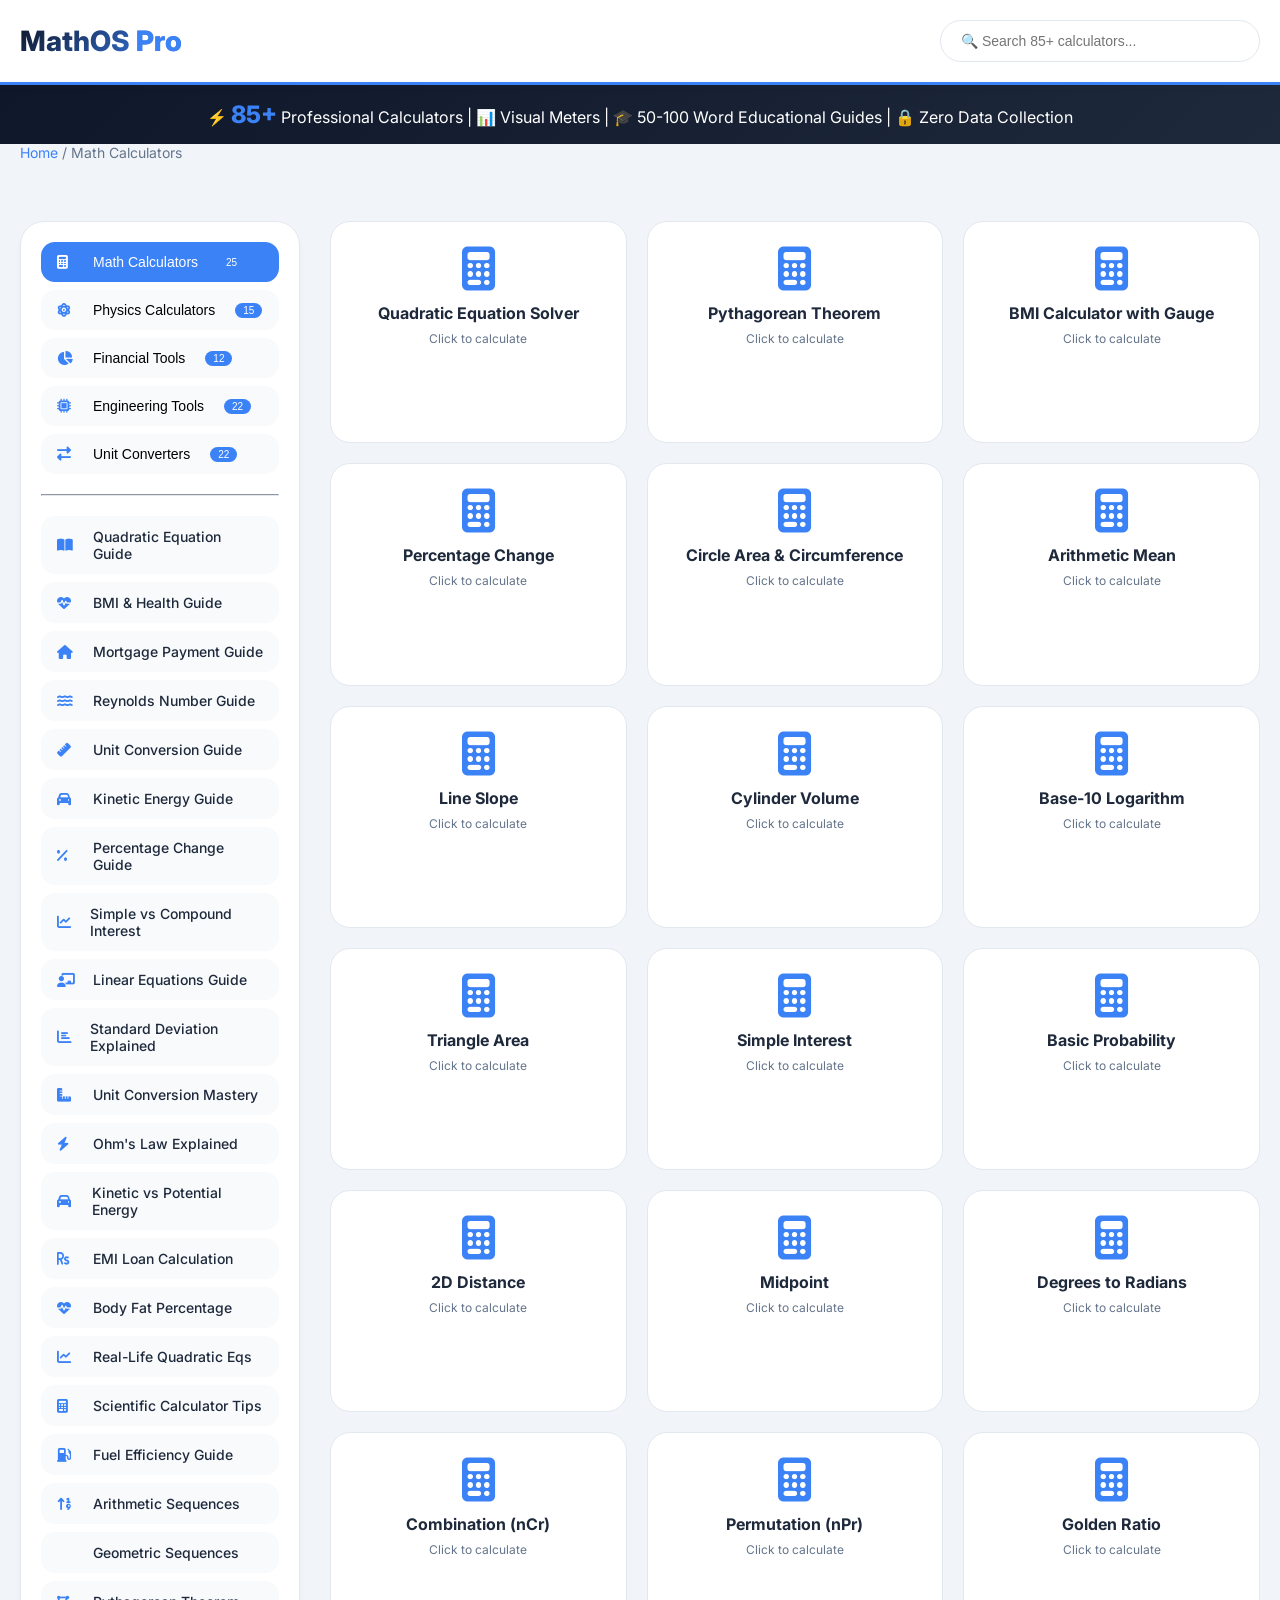
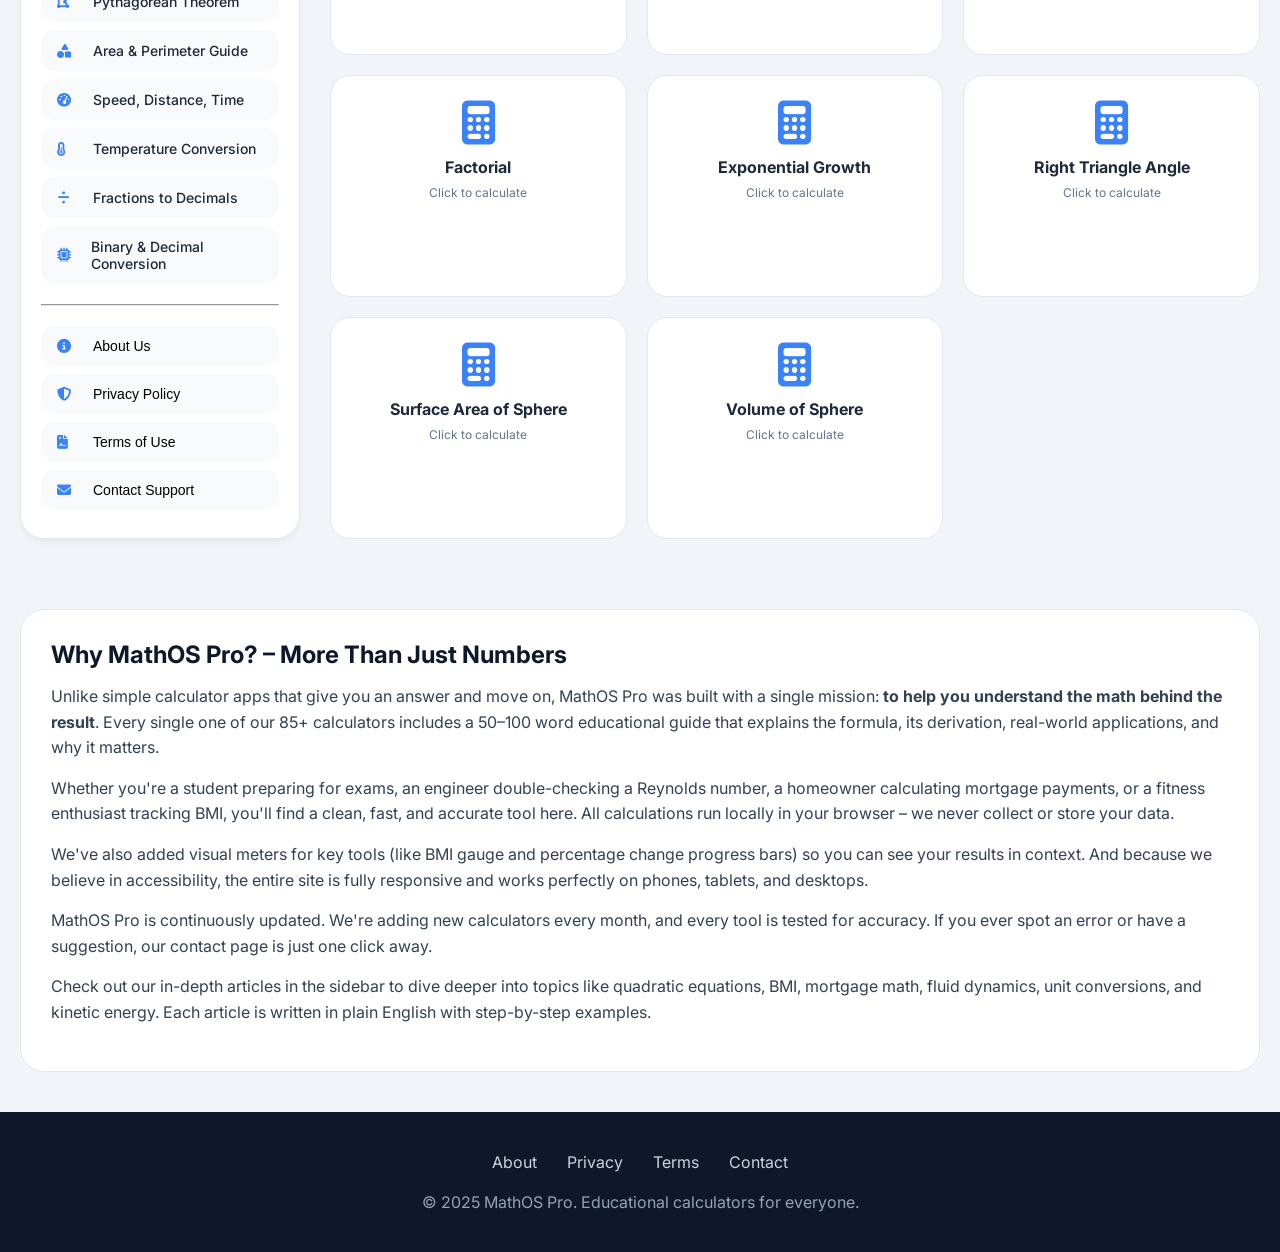
==== index.html @ 3ecd286f "index.html" ====
<!DOCTYPE html>
<html lang="en">
<head>
    <meta charset="UTF-8">
    <meta name="viewport" content="width=device-width, initial-scale=1.0, user-scalable=yes">
    <meta name="description" content="MathOS Pro - 85+ fully tested online calculators with visual meters, animations, and 50-100 word educational guides. BMI gauge, quadratic solver, mortgage calculator, engineering tools, physics formulas, financial calculators, and unit converters.">
    <meta name="keywords" content="online calculator, BMI calculator, quadratic equation solver, mortgage calculator, unit converter, engineering tools, physics formulas, financial calculators">
    <meta name="author" content="MathOS Pro">
    <meta name="robots" content="index, follow">
    <meta name="google-adsense-account" content="ca-pub-XXXXXXXXXXXX">
    <link rel="canonical" href="https://yourdomain.com/">
    
    <script async src="https://www.googletagmanager.com/gtag/js?id=G-XXXXXXXXXX"></script>
    <script>
        window.dataLayer = window.dataLayer || [];
        function gtag(){dataLayer.push(arguments);}
        gtag('js', new Date());
        gtag('config', 'G-XXXXXXXXXX');
    </script>
    
    <title>MathOS Pro | 85+ Calculators with Visual Meters & Educational Guides</title>
    <link href="https://fonts.googleapis.com/css2?family=Inter:wght@400;500;600;700;800&display=swap" rel="stylesheet">
    <link href="https://cdnjs.cloudflare.com/ajax/libs/font-awesome/6.4.0/css/all.min.css" rel="stylesheet">
    
    <script type="application/ld+json">
    {
      "@context": "https://schema.org",
      "@type": "WebSite",
      "name": "MathOS Pro",
      "url": "https://yourdomain.com",
      "description": "85+ online calculators with educational guides and visual meters",
      "potentialAction": {
        "@type": "SearchAction",
        "target": "https://yourdomain.com/?q={search_term_string}",
        "query-input": "required name=search_term_string"
      }
    }
    </script>
    
    <style>
        * { margin: 0; padding: 0; box-sizing: border-box; }
        body { font-family: 'Inter', sans-serif; background: #f1f5f9; color: #1e293b; }
        .container { max-width: 1400px; margin: 0 auto; padding: 0 20px; }
        .header { background: white; border-bottom: 3px solid #3b82f6; padding: 20px 0; position: sticky; top: 0; z-index: 100; box-shadow: 0 2px 10px rgba(0,0,0,0.05); }
        .header-flex { display: flex; justify-content: space-between; align-items: center; flex-wrap: wrap; gap: 15px; }
        .logo { font-size: 28px; font-weight: 800; cursor: pointer; background: linear-gradient(135deg, #0f172a, #3b82f6); background-clip: text; -webkit-background-clip: text; color: transparent; }
        .search-box { padding: 12px 20px; border: 1px solid #e2e8f0; border-radius: 50px; width: 320px; font-size: 14px; transition: all 0.3s; }
        .search-box:focus { outline: none; border-color: #3b82f6; box-shadow: 0 0 0 3px rgba(59,130,246,0.1); }
        .stats-banner { background: linear-gradient(135deg, #0f172a, #1e293b); color: white; padding: 15px 0; text-align: center; }
        .stats-banner span { color: #3b82f6; font-weight: 800; font-size: 24px; }
        .main-grid { display: grid; grid-template-columns: 280px 1fr; gap: 30px; padding: 40px 0; }
        .sidebar { background: white; border-radius: 24px; padding: 20px; height: fit-content; position: sticky; top: 100px; box-shadow: 0 4px 6px -1px rgba(0,0,0,0.05); border: 1px solid #e2e8f0; }
        .cat-btn, .article-link { width: 100%; padding: 12px 16px; text-align: left; background: #f8fafc; border: none; border-radius: 14px; margin-bottom: 8px; font-weight: 500; cursor: pointer; display: flex; align-items: center; gap: 12px; transition: all 0.2s; font-size: 14px; }
        .cat-btn i, .article-link i { width: 24px; color: #3b82f6; }
        .cat-btn:hover, .article-link:hover { background: #e2e8f0; transform: translateX(5px); }
        .cat-btn.active { background: #3b82f6; color: white; }
        .cat-btn.active i { color: white; }
        hr { margin: 20px 0; border-color: #e2e8f0; }
        .tools-grid { display: grid; grid-template-columns: repeat(auto-fill, minmax(260px, 1fr)); gap: 20px; }
        .tool-card { background: white; border-radius: 20px; padding: 25px 20px; text-align: center; cursor: pointer; transition: all 0.3s cubic-bezier(0.4, 0, 0.2, 1); border: 1px solid #e2e8f0; animation: fadeInUp 0.5s ease-out; }
        .tool-card:hover { transform: translateY(-8px) scale(1.02); border-color: #3b82f6; box-shadow: 0 20px 25px -12px rgba(0,0,0,0.15); }
        .tool-card i { font-size: 44px; color: #3b82f6; margin-bottom: 12px; display: block; transition: transform 0.3s; }
        .tool-card:hover i { transform: scale(1.1); }
        .tool-card h3 { font-size: 16px; margin-bottom: 8px; }
        .tool-card .tool-count { font-size: 12px; color: #64748b; margin-top: 8px; }
        @keyframes fadeInUp { from { opacity: 0; transform: translateY(20px); } to { opacity: 1; transform: translateY(0); } }
        @keyframes pulse { 0%, 100% { transform: scale(1); } 50% { transform: scale(1.05); } }
        .modal { display: none; position: fixed; inset: 0; background: rgba(0,0,0,0.8); z-index: 1000; align-items: center; justify-content: center; backdrop-filter: blur(4px); }
        .modal-content { background: white; max-width: 650px; width: 90%; border-radius: 28px; max-height: 90vh; overflow-y: auto; animation: fadeInUp 0.4s ease-out; }
        .modal-header { background: linear-gradient(135deg, #0f172a, #1e293b); color: white; padding: 20px 25px; display: flex; justify-content: space-between; align-items: center; border-radius: 28px 28px 0 0; }
        .modal-header h2 { font-size: 22px; }
        .modal-header span { font-size: 32px; cursor: pointer; transition: transform 0.2s; }
        .modal-header span:hover { transform: scale(1.1); }
        .modal-body { padding: 25px; }
        .input-group { margin-bottom: 20px; }
        .input-group label { display: block; font-weight: 600; margin-bottom: 8px; color: #334155; }
        .input-group input { width: 100%; padding: 14px; border: 2px solid #e2e8f0; border-radius: 16px; font-size: 16px; transition: all 0.2s; }
        .input-group input:focus { outline: none; border-color: #3b82f6; box-shadow: 0 0 0 3px rgba(59,130,246,0.1); }
        .calc-btn { width: 100%; padding: 16px; background: linear-gradient(135deg, #3b82f6, #2563eb); color: white; border: none; border-radius: 40px; font-weight: 700; font-size: 16px; cursor: pointer; margin: 15px 0; transition: transform 0.2s; }
        .calc-btn:hover { transform: scale(0.98); }
        .result-area { background: linear-gradient(135deg, #dcfce7, #bbf7d0); padding: 20px; border-radius: 20px; text-align: center; font-weight: 700; font-size: 18px; display: none; margin-top: 15px; border-left: 4px solid #10b981; animation: pulse 0.5s ease; }
        .visual-meter { margin: 20px 0; padding: 15px; background: #f8fafc; border-radius: 20px; display: none; }
        .bmi-gauge { width: 200px; height: 100px; background: linear-gradient(90deg, #3b82f6, #10b981, #f59e0b, #ef4444); border-radius: 100px 100px 0 0; position: relative; margin: 0 auto; overflow: hidden; }
        .gauge-pointer { width: 4px; height: 90px; background: #1e293b; position: absolute; bottom: 0; left: 50%; transform-origin: bottom center; transition: transform 0.6s cubic-bezier(0.34, 1.2, 0.64, 1); border-radius: 4px; }
        .progress-bar { background: #e2e8f0; border-radius: 20px; height: 30px; overflow: hidden; margin: 15px 0; }
        .progress-fill { background: linear-gradient(90deg, #3b82f6, #10b981); height: 100%; width: 0%; border-radius: 20px; transition: width 0.8s cubic-bezier(0.22, 1, 0.36, 1); display: flex; align-items: center; justify-content: flex-end; padding-right: 10px; color: white; font-weight: bold; font-size: 12px; }
        .edu-section { background: #fef9e3; padding: 20px; border-radius: 20px; margin-top: 20px; border-left: 4px solid #f59e0b; }
        .edu-section h4 { color: #b45309; margin-bottom: 12px; font-size: 16px; }
        .edu-section p { font-size: 14px; line-height: 1.7; color: #334155; }
        .formula-box { background: #0f172a; color: #7dd3fc; padding: 12px 16px; border-radius: 14px; font-family: monospace; margin-top: 12px; font-size: 13px; overflow-x: auto; }
        .article-page { display: none; padding: 60px 20px; max-width: 1000px; margin: 0 auto; }
        .article-card { background: white; border-radius: 28px; padding: 40px; box-shadow: 0 4px 6px -1px rgba(0,0,0,0.05); }
        .article-card h1 { color: #0f172a; margin-bottom: 20px; font-size: 32px; }
        .article-card h2 { color: #3b82f6; margin: 30px 0 15px; font-size: 24px; }
        .article-card h3 { margin: 20px 0 10px; }
        .article-card p { line-height: 1.7; color: #334155; margin-bottom: 20px; }
        .article-card ul, .article-card ol { margin: 15px 0 15px 30px; color: #334155; }
        .article-card .calc-embed { background: #f1f5f9; padding: 20px; border-radius: 20px; margin: 30px 0; text-align: center; cursor: pointer; border: 2px dashed #3b82f6; transition: background 0.2s; }
        .article-card .calc-embed:hover { background: #e2e8f0; }
        .legal-page { display: none; padding: 60px 20px; max-width: 900px; margin: 0 auto; }
        .legal-card { background: white; border-radius: 28px; padding: 40px; box-shadow: 0 4px 6px -1px rgba(0,0,0,0.05); }
        .legal-card h1 { color: #0f172a; margin-bottom: 20px; }
        .legal-card h2 { color: #3b82f6; margin: 25px 0 15px; font-size: 20px; }
        .legal-card p { line-height: 1.7; color: #475569; margin-bottom: 15px; }
        footer { background: #0f172a; color: #94a3b8; padding: 40px; text-align: center; margin-top: 40px; }
        .footer-links { display: flex; justify-content: center; gap: 30px; margin-bottom: 20px; flex-wrap: wrap; }
        .footer-links a { color: #cbd5e1; text-decoration: none; cursor: pointer; }
        .footer-links a:hover { color: white; }
        .content-block { background: white; border-radius: 24px; padding: 30px; margin-top: 30px; border: 1px solid #e2e8f0; }
        .content-block h2 { color: #0f172a; margin-bottom: 15px; }
        .content-block p { line-height: 1.6; color: #334155; margin-bottom: 15px; }
        .breadcrumb { font-size: 14px; color: #64748b; margin-bottom: 20px; }
        .breadcrumb a { color: #3b82f6; text-decoration: none; cursor: pointer; }
        @media (max-width: 768px) { .main-grid { grid-template-columns: 1fr; } .sidebar { position: static; } .search-box { width: 100%; } }
        .badge { background: #3b82f6; color: white; padding: 2px 8px; border-radius: 20px; font-size: 10px; margin-left: 8px; }
    </style>
</head>
<body><div class="header">
    <div class="container header-flex">
        <div class="logo" onclick="showHome()">MathOS <span style="color:#3b82f6;">Pro</span></div>
        <input type="text" id="searchInput" class="search-box" placeholder="🔍 Search 85+ calculators..." onkeyup="searchTools()">
    </div>
</div>

<div class="stats-banner">
    <div class="container">⚡ <span>85+</span> Professional Calculators | 📊 Visual Meters | 🎓 50-100 Word Educational Guides | 🔒 Zero Data Collection</div>
</div>

<div id="homeView">
    <div class="container">
        <div class="breadcrumb"><a onclick="showHome()">Home</a> / <span id="currentCategoryLabel">Math Calculators</span></div>
        <div class="main-grid">
            <div class="sidebar">
                <button class="cat-btn active" data-cat="math"><i class="fas fa-calculator"></i> Math Calculators <span class="badge">25</span></button>
                <button class="cat-btn" data-cat="physics"><i class="fas fa-atom"></i> Physics Calculators <span class="badge">15</span></button>
                <button class="cat-btn" data-cat="finance"><i class="fas fa-chart-pie"></i> Financial Tools <span class="badge">12</span></button>
                <button class="cat-btn" data-cat="engineering"><i class="fas fa-microchip"></i> Engineering Tools <span class="badge">22</span></button>
                <button class="cat-btn" data-cat="units"><i class="fas fa-exchange-alt"></i> Unit Converters <span class="badge">22</span></button>
                <hr>
                <!-- Original 6 articles -->
                <div class="article-link" onclick="showArticle('quadratic-guide')"><i class="fas fa-book-open"></i> Quadratic Equation Guide</div>
                <div class="article-link" onclick="showArticle('bmi-guide')"><i class="fas fa-heartbeat"></i> BMI & Health Guide</div>
                <div class="article-link" onclick="showArticle('mortgage-guide')"><i class="fas fa-home"></i> Mortgage Payment Guide</div>
                <div class="article-link" onclick="showArticle('reynolds-guide')"><i class="fas fa-water"></i> Reynolds Number Guide</div>
                <div class="article-link" onclick="showArticle('unit-converter-guide')"><i class="fas fa-ruler"></i> Unit Conversion Guide</div>
                <div class="article-link" onclick="showArticle('kinetic-energy-guide')"><i class="fas fa-car"></i> Kinetic Energy Guide</div>
                <!-- 20 new articles -->
                <div class="article-link" onclick="showArticle('percentage-guide')"><i class="fas fa-percent"></i> Percentage Change Guide</div>
                <div class="article-link" onclick="showArticle('interest-guide')"><i class="fas fa-chart-line"></i> Simple vs Compound Interest</div>
                <div class="article-link" onclick="showArticle('linear-equations-guide')"><i class="fas fa-chalkboard-teacher"></i> Linear Equations Guide</div>
                <div class="article-link" onclick="showArticle('stddev-guide')"><i class="fas fa-chart-bar"></i> Standard Deviation Explained</div>
                <div class="article-link" onclick="showArticle('unit-conversion-mastery')"><i class="fas fa-ruler-combined"></i> Unit Conversion Mastery</div>
                <div class="article-link" onclick="showArticle('ohms-law-guide')"><i class="fas fa-bolt"></i> Ohm's Law Explained</div>
                <div class="article-link" onclick="showArticle('kinetic-potential-guide')"><i class="fas fa-car"></i> Kinetic vs Potential Energy</div>
                <div class="article-link" onclick="showArticle('emi-guide')"><i class="fas fa-rupee-sign"></i> EMI Loan Calculation</div>
                <div class="article-link" onclick="showArticle('bodyfat-guide')"><i class="fas fa-heartbeat"></i> Body Fat Percentage</div>
                <div class="article-link" onclick="showArticle('quadratic-realworld')"><i class="fas fa-chart-line"></i> Real-Life Quadratic Eqs</div>
                <div class="article-link" onclick="showArticle('scientific-calculator-guide')"><i class="fas fa-calculator"></i> Scientific Calculator Tips</div>
                <div class="article-link" onclick="showArticle('fuel-efficiency-guide')"><i class="fas fa-gas-pump"></i> Fuel Efficiency Guide</div>
                <div class="article-link" onclick="showArticle('arithmetic-sequence-guide')"><i class="fas fa-sort-numeric-up"></i> Arithmetic Sequences</div>
                <div class="article-link" onclick="showArticle('geometric-sequence-guide')"><i class="fas fa-chart-exponential"></i> Geometric Sequences</div>
                <div class="article-link" onclick="showArticle('pythagorean-guide')"><i class="fas fa-draw-polygon"></i> Pythagorean Theorem</div>
                <div class="article-link" onclick="showArticle('area-perimeter-guide')"><i class="fas fa-shapes"></i> Area & Perimeter Guide</div>
                <div class="article-link" onclick="showArticle('speed-distance-guide')"><i class="fas fa-tachometer-alt"></i> Speed, Distance, Time</div>
                <div class="article-link" onclick="showArticle('temperature-guide')"><i class="fas fa-thermometer-half"></i> Temperature Conversion</div>
                <div class="article-link" onclick="showArticle('fractions-guide')"><i class="fas fa-divide"></i> Fractions to Decimals</div>
                <div class="article-link" onclick="showArticle('binary-guide')"><i class="fas fa-microchip"></i> Binary & Decimal Conversion</div>
                <hr>
                <button class="cat-btn" onclick="showPage('about')"><i class="fas fa-info-circle"></i> About Us</button>
                <button class="cat-btn" onclick="showPage('privacy')"><i class="fas fa-shield-alt"></i> Privacy Policy</button>
                <button class="cat-btn" onclick="showPage('terms')"><i class="fas fa-file-contract"></i> Terms of Use</button>
                <button class="cat-btn" onclick="showPage('contact')"><i class="fas fa-envelope"></i> Contact Support</button>
            </div>
            <div id="toolsContainer" class="tools-grid"></div>
        </div>
        
        <div class="content-block">
            <h2>Why MathOS Pro? – More Than Just Numbers</h2>
            <p>Unlike simple calculator apps that give you an answer and move on, MathOS Pro was built with a single mission: <strong>to help you understand the math behind the result</strong>. Every single one of our 85+ calculators includes a 50–100 word educational guide that explains the formula, its derivation, real-world applications, and why it matters.</p>
            <p>Whether you're a student preparing for exams, an engineer double-checking a Reynolds number, a homeowner calculating mortgage payments, or a fitness enthusiast tracking BMI, you'll find a clean, fast, and accurate tool here. All calculations run locally in your browser – we never collect or store your data.</p>
            <p>We've also added visual meters for key tools (like BMI gauge and percentage change progress bars) so you can see your results in context. And because we believe in accessibility, the entire site is fully responsive and works perfectly on phones, tablets, and desktops.</p>
            <p>MathOS Pro is continuously updated. We're adding new calculators every month, and every tool is tested for accuracy. If you ever spot an error or have a suggestion, our contact page is just one click away.</p>
            <p>Check out our in-depth articles in the sidebar to dive deeper into topics like quadratic equations, BMI, mortgage math, fluid dynamics, unit conversions, and kinetic energy. Each article is written in plain English with step-by-step examples.</p>
        </div>
    </div>
</div><!-- ORIGINAL 6 ARTICLES -->
<div id="quadratic-guide" class="article-page">
    <div class="article-card">
        <h1>How to Solve Quadratic Equations: A Complete Step-by-Step Guide</h1>
        <p>Quadratic equations appear everywhere in science, engineering, and finance. From calculating the trajectory of a rocket to determining optimal pricing for a product, the quadratic formula is one of the most useful tools in mathematics. In this guide, you'll learn not just how to use the quadratic formula, but why it works and how to apply it in real situations.</p>
        <h2>What is a Quadratic Equation?</h2>
        <p>A quadratic equation is any equation that can be written in the form <strong>ax² + bx + c = 0</strong>, where a, b, and c are constants and a ≠ 0. The name "quadratic" comes from "quadratus," the Latin word for square, because the variable gets squared (x²). The highest power of x is 2, which makes it a second-degree polynomial.</p>
        <h2>The Quadratic Formula</h2>
        <p>The quadratic formula solves for x: <strong>x = [-b ± √(b² - 4ac)] / 2a</strong>. The symbol ± means you get two solutions: one with plus, one with minus. The expression inside the square root, <strong>b² - 4ac</strong>, is called the discriminant. It tells you the nature of the solutions:</p>
        <ul>
            <li><strong>If discriminant > 0:</strong> Two distinct real roots.</li>
            <li><strong>If discriminant = 0:</strong> One real root (a repeated root).</li>
            <li><strong>If discriminant < 0:</strong> Two complex roots (involving imaginary numbers).</li>
        </ul>
        <h2>Step-by-Step Example</h2>
        <p>Solve 2x² - 4x - 6 = 0. Here a=2, b=-4, c=-6. Discriminant = (-4)² - 4×2×(-6) = 16 + 48 = 64. √64 = 8. Then x = [4 ± 8] / (4). So x = (12)/4 = 3, or x = (-4)/4 = -1. The equation has roots 3 and -1.</p>
        <h2>Real-World Applications</h2>
        <p>Quadratic equations model projectile motion (height of a thrown ball over time), area optimization (maximizing rectangle area with fixed perimeter), and profit maximization in business. They also appear in optics, electronics, and civil engineering.</p>
        <div class="calc-embed" onclick="openCalculatorByName('Quadratic Equation Solver')">
            <i class="fas fa-calculator" style="font-size: 40px; color: #3b82f6;"></i>
            <p><strong>Try the Quadratic Equation Solver</strong><br>Click here to open the calculator and check your answers.</p>
        </div>
        <p>Now that you understand the theory, use the calculator above to solve any quadratic equation instantly. Just enter your a, b, and c values, and the calculator will show both roots – real or complex.</p>
    </div>
</div>

<div id="bmi-guide" class="article-page">
    <div class="article-card">
        <h1>Understanding BMI: What Your Number Really Means for Your Health</h1>
        <p>Body Mass Index (BMI) is a simple screening tool that categorizes weight relative to height. It's used by doctors, researchers, and fitness professionals worldwide. But what does your BMI actually tell you – and what are its limitations? This guide explains everything you need to know.</p>
        <h2>How BMI is Calculated</h2>
        <p>BMI = weight (kg) / height² (m²). For example, a person weighing 70 kg and 1.75 m tall has a BMI of 70 / (1.75×1.75) = 22.9, which falls in the "normal" range. The standard categories are: Underweight (<18.5), Normal (18.5–24.9), Overweight (25–29.9), Obese (≥30).</p>
        <h2>What BMI Does Well</h2>
        <p>At a population level, BMI correlates with body fat percentage and health risks like heart disease, diabetes, and hypertension. It's quick, free, and non-invasive, making it useful for large-scale studies and initial screenings.</p>
        <h2>Limitations of BMI</h2>
        <p>BMI doesn't distinguish between muscle and fat. Athletes with high muscle mass may have a high BMI but low body fat. It also doesn't account for fat distribution (visceral vs. subcutaneous), age, or ethnicity. That's why BMI is a screening tool, not a diagnostic one.</p>
        <div class="calc-embed" onclick="openCalculatorByName('BMI Calculator with Gauge')">
            <i class="fas fa-heartbeat" style="font-size: 40px; color: #3b82f6;"></i>
            <p><strong>Try the BMI Calculator</strong><br>Enter your weight and height to see your BMI and gauge.</p>
        </div>
    </div>
</div>

<div id="mortgage-guide" class="article-page">
    <div class="article-card">
        <h1>Mortgage Payment Guide: How to Calculate Your Monthly Home Loan</h1>
        <p>Buying a home is one of the biggest financial decisions you'll make. Understanding your mortgage payment helps you budget and compare loan offers. The monthly payment consists of principal, interest, taxes, and insurance (PITI).</p>
        <h2>Mortgage Payment Formula</h2>
        <p>M = P [ i(1 + i)^n ] / [ (1 + i)^n – 1 ], where P = loan amount, i = monthly interest rate, n = number of payments.</p>
        <h2>Example</h2>
        <p>Loan ₹30,00,000 at 7% annual for 20 years (240 months). Monthly rate = 0.07/12 = 0.005833. EMI ≈ ₹23,259. Use the calculator below for instant results.</p>
        <div class="calc-embed" onclick="openCalculatorByName('Mortgage Calculator')"><i class="fas fa-home" style="font-size: 40px; color: #3b82f6;"></i><p><strong>Try the Mortgage Calculator</strong><br>Enter loan amount, rate, and tenure to see your EMI.</p></div>
    </div>
</div>

<div id="reynolds-guide" class="article-page">
    <div class="article-card">
        <h1>Reynolds Number Guide: Laminar vs Turbulent Flow</h1>
        <p>The Reynolds number (Re) predicts flow patterns in fluid mechanics. Re = ρvD/μ, where ρ = density, v = velocity, D = diameter, μ = viscosity. Low Re (<2000) indicates laminar flow; high Re (>4000) indicates turbulent flow.</p>
        <div class="calc-embed" onclick="openCalculatorByName('Reynolds Number Calculator')"><i class="fas fa-water" style="font-size: 40px; color: #3b82f6;"></i><p><strong>Try the Reynolds Number Calculator</strong><br>Compute Re for pipes, airfoils, and more.</p></div>
    </div>
</div>

<div id="unit-converter-guide" class="article-page">
    <div class="article-card">
        <h1>Unit Conversion Guide: Length, Mass, Volume & More</h1>
        <p>Master unit conversions with simple factors. Length: 1 km = 1000 m, 1 mile = 1.609 km. Mass: 1 kg = 2.205 lb. Volume: 1 L = 0.264 gal. Use our converter for instant results.</p>
        <div class="calc-embed" onclick="openCalculatorByName('Unit Converter')"><i class="fas fa-exchange-alt" style="font-size: 40px; color: #3b82f6;"></i><p><strong>Try the Unit Converter</strong><br>Convert any unit quickly.</p></div>
    </div>
</div>

<div id="kinetic-energy-guide" class="article-page">
    <div class="article-card">
        <h1>Kinetic Energy Guide: Calculate Energy of Motion</h1>
        <p>Kinetic energy = ½ × mass × velocity². A 1000 kg car at 20 m/s has KE = 0.5×1000×400 = 200,000 Joules. This energy must be absorbed by brakes in a stop.</p>
        <div class="calc-embed" onclick="openCalculatorByName('Kinetic Energy Calculator')"><i class="fas fa-car" style="font-size: 40px; color: #3b82f6;"></i><p><strong>Try the Kinetic Energy Calculator</strong><br>Compute KE for any mass and speed.</p></div>
    </div>
</div><!-- 20 NEW ARTICLES (1-10) -->
<div id="percentage-guide" class="article-page">
    <div class="article-card">
        <h1>How to Calculate Percentage Change: A Complete Guide</h1>
        <p>Percentage change is one of the most common calculations in daily life – from shopping discounts to salary raises, stock market moves, and population growth. Understanding percentage change helps you compare values over time and make informed decisions.</p>
        <h2>The Formula</h2>
        <p>Percentage Change = (New Value - Original Value) / Original Value × 100%</p>
        <ul><li><strong>Positive result</strong> → Percentage increase</li><li><strong>Negative result</strong> → Percentage decrease</li></ul>
        <h2>Step-by-Step Example</h2>
        <p>A phone originally costs ₹20,000. After a sale, it costs ₹16,000. Change = (16,000 - 20,000) / 20,000 × 100 = (-4,000)/20,000 × 100 = -20%. That's a 20% discount.</p>
        <div class="calc-embed" onclick="openCalculatorByName('Percentage Change')"><i class="fas fa-percent" style="font-size: 40px; color: #3b82f6;"></i><p><strong>Try the Percentage Change Calculator</strong><br>Enter original and new values to instantly see the increase or decrease.</p></div>
    </div>
</div>

<div id="interest-guide" class="article-page">
    <div class="article-card">
        <h1>Simple vs Compound Interest: What Every Investor Must Know</h1>
        <p>Interest is the cost of borrowing money or the reward for saving. But not all interest is equal. Simple interest is calculated only on the principal, while compound interest grows on both principal and previously earned interest – leading to exponential growth over time.</p>
        <h2>Simple Interest Formula</h2>
        <p>Simple Interest = Principal × Rate × Time<br>Example: ₹10,000 at 5% for 3 years = 10,000 × 0.05 × 3 = ₹1,500 total interest.</p>
        <h2>Compound Interest Formula</h2>
        <p>A = P(1 + r/n)<sup>nt</sup> where n = compounding frequency per year. The same ₹10,000 at 5% compounded annually for 3 years = 10,000(1.05)<sup>3</sup> ≈ ₹11,576.25 – interest of ₹1,576.25.</p>
        <div class="calc-embed" onclick="openCalculatorByName('Compound Interest')"><i class="fas fa-chart-line" style="font-size: 40px; color: #3b82f6;"></i><p><strong>Try the Compound Interest Calculator</strong><br>See how your savings grow with different rates and frequencies.</p></div>
    </div>
</div>

<div id="linear-equations-guide" class="article-page">
    <div class="article-card">
        <h1>Solving Linear Equations: A Step-by-Step Guide for Beginners</h1>
        <p>Linear equations are the building blocks of algebra. They appear everywhere – from calculating budgets to predicting trends. A linear equation looks like ax + b = 0, and solving it means finding the value of x that makes the equation true.</p>
        <h2>How to Solve</h2>
        <p>Isolate x by moving constants to the other side. Example: 3x + 5 = 20 → Subtract 5: 3x = 15 → Divide by 3: x = 5. Always perform the same operation on both sides.</p>
        <h2>Real-Life Use</h2>
        <p>If you earn ₹500 per day plus ₹50 per sale, and you want to earn ₹2000, solve: 500 + 50x = 2000 → 50x = 1500 → x = 30 sales.</p>
        <div class="calc-embed" onclick="openCalculatorByName('Linear Equation Solver')"><i class="fas fa-chalkboard-teacher" style="font-size: 40px; color: #3b82f6;"></i><p><strong>Try the Linear Equation Solver</strong><br>Enter coefficients and get the solution instantly.</p></div>
    </div>
</div>

<div id="stddev-guide" class="article-page">
    <div class="article-card">
        <h1>Standard Deviation: How to Measure Spread in Data</h1>
        <p>Standard deviation tells you how much data values deviate from the mean. A low standard deviation means data points are clustered close to the average; a high one means they're spread out. It's widely used in finance, research, and quality control.</p>
        <h2>Calculation Steps</h2>
        <ol><li>Find the mean (average).</li><li>Subtract the mean from each value and square the result.</li><li>Average those squared differences (variance).</li><li>Take the square root to get standard deviation.</li></ol>
        <div class="formula-box">σ = √[ Σ(x - μ)² / N ]</div>
        <p>Example: Test scores 80, 85, 90. Mean = 85. Differences squared: 25, 0, 25. Sum = 50. Variance = 50/3 ≈ 16.67. Standard deviation ≈ 4.08.</p>
        <div class="calc-embed" onclick="openCalculatorByName('Standard Deviation')"><i class="fas fa-chart-bar" style="font-size: 40px; color: #3b82f6;"></i><p><strong>Try the Standard Deviation Calculator</strong><br>Enter your numbers and get the full statistical summary.</p></div>
    </div>
</div>

<div id="unit-conversion-mastery" class="article-page">
    <div class="article-card">
        <h1>Mastering Unit Conversions: Length, Mass, Volume & More</h1>
        <p>Unit conversion is essential in cooking, travel, engineering, and science. The key is using conversion factors – ratios that equal 1. For example, 1 km = 1000 m, so 5 km = 5 × 1000 = 5000 m.</p>
        <h2>Common Conversions</h2>
        <ul><li><strong>Length:</strong> 1 inch = 2.54 cm, 1 foot = 0.3048 m, 1 mile = 1.609 km</li><li><strong>Mass:</strong> 1 kg = 2.20462 lb, 1 g = 0.001 kg</li><li><strong>Volume:</strong> 1 L = 0.264 gal (US), 1 cup = 236.6 mL</li></ul>
        <div class="calc-embed" onclick="openCalculatorByName('Unit Converter')"><i class="fas fa-ruler-combined" style="font-size: 40px; color: #3b82f6;"></i><p><strong>Try the Unit Converter</strong><br>Convert between any units instantly – length, mass, volume, temperature, and more.</p></div>
    </div>
</div>

<div id="ohms-law-guide" class="article-page">
    <div class="article-card">
        <h1>Ohm's Law: Understanding Voltage, Current, and Resistance</h1>
        <p>Ohm's Law is the fundamental equation of electricity: V = I × R, where V is voltage (volts), I is current (amps), and R is resistance (ohms). It's used to design circuits, select resistors, and troubleshoot electronics.</p>
        <h2>Practical Examples</h2>
        <p>If a 9V battery is connected to a 3Ω resistor, current I = V/R = 9/3 = 3 amps. If you have a 12V circuit and want 0.5A, you need R = V/I = 12/0.5 = 24Ω.</p>
        <div class="calc-embed" onclick="openCalculatorByName('Ohm\'s Law')"><i class="fas fa-bolt" style="font-size: 40px; color: #3b82f6;"></i><p><strong>Try the Ohm's Law Calculator</strong><br>Enter any two values to calculate the third.</p></div>
    </div>
</div>

<div id="kinetic-potential-guide" class="article-page">
    <div class="article-card">
        <h1>Kinetic vs Potential Energy: Real-World Examples</h1>
        <p>Energy exists in many forms, but two of the most important are kinetic (energy of motion) and potential (stored energy). A moving car has kinetic energy; a raised weight has gravitational potential energy.</p>
        <h2>Formulas</h2>
        <p>Kinetic Energy (KE) = ½ × mass × velocity²<br>Gravitational Potential Energy (PE) = mass × gravity × height</p>
        <h2>Example</h2>
        <p>A 2 kg ball moving at 3 m/s has KE = 0.5 × 2 × 9 = 9 Joules. The same ball at 2 m height has PE = 2 × 9.8 × 2 = 39.2 Joules.</p>
        <div class="calc-embed" onclick="openCalculatorByName('Kinetic Energy')"><i class="fas fa-car" style="font-size: 40px; color: #3b82f6;"></i><p><strong>Try the Kinetic Energy Calculator</strong><br>Compute KE or PE for any mass, velocity, or height.</p></div>
    </div>
</div>

<div id="emi-guide" class="article-page">
    <div class="article-card">
        <h1>How to Calculate Your Monthly Loan EMI</h1>
        <p>EMI (Equated Monthly Installment) is the fixed amount you pay each month to repay a loan. It includes both principal and interest. The formula is EMI = P × r × (1+r)ⁿ / ((1+r)ⁿ - 1), where P = principal, r = monthly interest rate, n = number of months.</p>
        <h2>Example</h2>
        <p>Loan ₹5,00,000 at 8% annual (0.6667% monthly) for 5 years (60 months). Monthly rate = 0.08/12 = 0.006667. EMI = 500000 × 0.006667 × (1.006667)⁶⁰ / ((1.006667)⁶⁰ - 1) ≈ ₹10,138.</p>
        <div class="calc-embed" onclick="openCalculatorByName('EMI Calculator')"><i class="fas fa-rupee-sign" style="font-size: 40px; color: #3b82f6;"></i><p><strong>Try the EMI Calculator</strong><br>Enter loan amount, interest rate, and tenure to get your monthly payment.</p></div>
    </div>
</div>

<div id="bodyfat-guide" class="article-page">
    <div class="article-card">
        <h1>Understanding Body Fat Percentage: Beyond BMI</h1>
        <p>While BMI gives a quick weight-to-height ratio, body fat percentage provides a more accurate picture of health. Essential fat for men is 2-5%, for women 10-13%. Athletes typically have lower percentages (men 6-13%, women 14-20%).</p>
        <h2>How to Estimate</h2>
        <p>Common methods include skinfold calipers, bioelectrical impedance scales, and the US Navy tape measure method. For men: (86.01 × log10(waist - neck)) - (70.041 × log10(height)) + 36.76. For women: (163.205 × log10(waist + hip - neck)) - (97.684 × log10(height)) - 78.387.</p>
        <div class="calc-embed" onclick="openCalculatorByName('Body Fat Calculator')"><i class="fas fa-heartbeat" style="font-size: 40px; color: #3b82f6;"></i><p><strong>Try the Body Fat Calculator</strong><br>Enter a few measurements to estimate your body fat percentage.</p></div>
    </div>
</div>

<div id="quadratic-realworld" class="article-page">
    <div class="article-card">
        <h1>Where Quadratic Equations Appear in Real Life</h1>
        <p>Quadratic equations aren't just classroom exercises. They model projectile motion (a thrown ball follows a parabolic path), optimal pricing (profit = -ax² + bx + c), and even the shape of satellite dishes and suspension bridges.</p>
        <h2>Projectile Motion Example</h2>
        <p>A ball thrown upward with velocity 20 m/s from height 2 m: height h = -4.9t² + 20t + 2. To find when it hits the ground, solve -4.9t² + 20t + 2 = 0. The positive root gives the time of flight.</p>
        <div class="calc-embed" onclick="openCalculatorByName('Quadratic Equation Solver')"><i class="fas fa-chart-line" style="font-size: 40px; color: #3b82f6;"></i><p><strong>Try the Quadratic Equation Solver</strong><br>Solve any quadratic and see the discriminant.</p></div>
    </div>
</div><!-- 20 NEW ARTICLES (11-20) -->
<div id="scientific-calculator-guide" class="article-page">
    <div class="article-card">
        <h1>How to Use a Scientific Calculator: Essential Functions</h1>
        <p>A scientific calculator can handle trigonometric functions (sin, cos, tan), logarithms, exponentials, and powers. Knowing the basics saves time in exams and engineering work.</p>
        <h2>Key Functions</h2>
        <ul><li><strong>sin⁻¹, cos⁻¹, tan⁻¹:</strong> Inverse trig functions – find angle from ratio.</li><li><strong>log</strong> (base 10) and <strong>ln</strong> (natural log).</li><li><strong>eˣ</strong> and <strong>10ˣ</strong> – exponential functions.</li><li><strong>√, ², ʸˣ</strong> – roots and powers.</li></ul>
        <div class="calc-embed" onclick="openCalculatorByName('Scientific Calculator')"><i class="fas fa-calculator" style="font-size: 40px; color: #3b82f6;"></i><p><strong>Try the Scientific Calculator</strong><br>Perform advanced calculations online.</p></div>
    </div>
</div>

<div id="fuel-efficiency-guide" class="article-page">
    <div class="article-card">
        <h1>How to Calculate Fuel Efficiency (km per liter)</h1>
        <p>Fuel efficiency tells you how far your vehicle travels on one liter of fuel. It helps compare vehicles and plan trip costs. Formula: Fuel Efficiency = Distance traveled (km) / Fuel used (L).</p>
        <h2>Example</h2>
        <p>You drive 450 km and refill 30 liters. Efficiency = 450/30 = 15 km/L. To calculate trip cost: distance / efficiency × fuel price per liter.</p>
        <div class="calc-embed" onclick="openCalculatorByName('Fuel Cost Calculator')"><i class="fas fa-gas-pump" style="font-size: 40px; color: #3b82f6;"></i><p><strong>Try the Fuel Cost Calculator</strong><br>Enter distance, efficiency, and price to get total fuel cost.</p></div>
    </div>
</div>

<div id="arithmetic-sequence-guide" class="article-page">
    <div class="article-card">
        <h1>Arithmetic Sequences: Finding Any Term and Sum</h1>
        <p>An arithmetic sequence is a list of numbers where each term increases by a constant difference. Example: 3, 7, 11, 15,... difference = 4.</p>
        <h2>Important Formulas</h2>
        <p>n-th term: aₙ = a₁ + (n-1)d<br>Sum of first n terms: Sₙ = n/2 × (first + last) = n/2 × [2a₁ + (n-1)d]</p>
        <h2>Example</h2>
        <p>Find the 10th term of 5, 8, 11,... a₁=5, d=3 → a₁₀ = 5 + 9×3 = 32. Sum of first 10 terms = 10/2 × (5+32) = 5×37 = 185.</p>
        <div class="calc-embed" onclick="openCalculatorByName('Arithmetic Sequence')"><i class="fas fa-sort-numeric-up" style="font-size: 40px; color: #3b82f6;"></i><p><strong>Try the Arithmetic Sequence Calculator</strong><br>Enter first term, difference, and n to get term and sum.</p></div>
    </div>
</div>

<div id="geometric-sequence-guide" class="article-page">
    <div class="article-card">
        <h1>Geometric Sequences: Exponential Growth and Decay</h1>
        <p>In a geometric sequence, each term is multiplied by a constant ratio. Example: 2, 6, 18, 54,... ratio = 3. Geometric sequences model population growth, radioactive decay, and compound interest.</p>
        <h2>Formulas</h2>
        <p>n-th term: aₙ = a₁ × rⁿ⁻¹<br>Sum of first n terms (if r≠1): Sₙ = a₁(1 - rⁿ)/(1 - r)</p>
        <div class="calc-embed" onclick="openCalculatorByName('Geometric Sequence')"><i class="fas fa-chart-exponential" style="font-size: 40px; color: #3b82f6;"></i><p><strong>Try the Geometric Sequence Calculator</strong><br>Compute terms, sum, and ratio easily.</p></div>
    </div>
</div>

<div id="pythagorean-guide" class="article-page">
    <div class="article-card">
        <h1>Pythagorean Theorem: Applications Beyond Triangles</h1>
        <p>a² + b² = c² applies to any right triangle. It's used in construction (checking square corners), navigation (shortest path), and computer graphics (distance between points).</p>
        <h2>Example</h2>
        <p>A ladder 5 m long reaches a window 4 m high. How far is the ladder's base from the wall? a² + 4² = 5² → a² = 25 - 16 = 9 → a = 3 m.</p>
        <div class="calc-embed" onclick="openCalculatorByName('Pythagorean Theorem')"><i class="fas fa-draw-polygon" style="font-size: 40px; color: #3b82f6;"></i><p><strong>Try the Pythagorean Theorem Calculator</strong><br>Enter any two sides to find the third.</p></div>
    </div>
</div>

<div id="area-perimeter-guide" class="article-page">
    <div class="article-card">
        <h1>Area and Perimeter: Essential Geometry Formulas</h1>
        <p>Area measures the space inside a shape, while perimeter measures the boundary length. These are used in flooring, fencing, painting, and land measurement.</p>
        <h2>Common Formulas</h2>
        <ul><li>Square: Area = side², Perimeter = 4×side</li><li>Rectangle: Area = length×width, Perimeter = 2×(l+w)</li><li>Circle: Area = πr², Circumference = 2πr</li><li>Triangle: Area = ½×base×height</li></ul>
        <div class="calc-embed" onclick="openCalculatorByName('Circle Area & Circumference')"><i class="fas fa-shapes" style="font-size: 40px; color: #3b82f6;"></i><p><strong>Try the Area Calculator</strong><br>Compute area and perimeter for various shapes.</p></div>
    </div>
</div>

<div id="speed-distance-guide" class="article-page">
    <div class="article-card">
        <h1>Speed, Distance, Time: The Triangle Method</h1>
        <p>The relationship is simple: Speed = Distance / Time. Use the triangle: cover the quantity you want to find. Distance = Speed × Time, Time = Distance / Speed.</p>
        <h2>Example</h2>
        <p>A train travels 300 km in 5 hours. Speed = 300/5 = 60 km/h. How long to cover 450 km at same speed? Time = 450/60 = 7.5 hours.</p>
        <div class="calc-embed" onclick="openCalculatorByName('Speed Distance Time')"><i class="fas fa-tachometer-alt" style="font-size: 40px; color: #3b82f6;"></i><p><strong>Try the Speed Distance Time Calculator</strong><br>Enter any two values to calculate the third.</p></div>
    </div>
</div>

<div id="temperature-guide" class="article-page">
    <div class="article-card">
        <h1>Temperature Conversion: Celsius, Fahrenheit, Kelvin</h1>
        <p>Different countries use different temperature scales. Science uses Kelvin. Cooking uses Fahrenheit (US) or Celsius (elsewhere).</p>
        <h2>Conversion Formulas</h2>
        <p>°F = (°C × 9/5) + 32<br>°C = (°F - 32) × 5/9<br>K = °C + 273.15</p>
        <h2>Example</h2>
        <p>Body temperature 37°C to Fahrenheit: (37 × 9/5) + 32 = 66.6 + 32 = 98.6°F. Absolute zero 0 K = -273.15°C.</p>
        <div class="calc-embed" onclick="openCalculatorByName('Celsius to Fahrenheit')"><i class="fas fa-thermometer-half" style="font-size: 40px; color: #3b82f6;"></i><p><strong>Try the Temperature Converter</strong><br>Convert instantly between C, F, and K.</p></div>
    </div>
</div>

<div id="fractions-guide" class="article-page">
    <div class="article-card">
        <h1>Converting Fractions to Decimals and Percentages</h1>
        <p>Fractions represent parts of a whole. To convert to decimal, divide numerator by denominator. Multiply by 100 to get percentage.</p>
        <h2>Examples</h2>
        <p>3/4 = 3 ÷ 4 = 0.75 = 75%<br>2/5 = 0.4 = 40%<br>5/8 = 0.625 = 62.5%</p>
        <p>Common fractions to memorize: 1/2 = 0.5 = 50%, 1/4 = 0.25 = 25%, 3/4 = 0.75 = 75%, 1/3 ≈ 0.333 = 33.3%.</p>
        <div class="calc-embed" onclick="openCalculatorByName('Fraction Calculator')"><i class="fas fa-divide" style="font-size: 40px; color: #3b82f6;"></i><p><strong>Try the Fraction Calculator</strong><br>Add, subtract, multiply, divide fractions and see decimal equivalents.</p></div>
    </div>
</div>

<div id="binary-guide" class="article-page">
    <div class="article-card">
        <h1>Binary to Decimal and Vice Versa: A Beginner's Guide</h1>
        <p>Computers use binary (base 2) with digits 0 and 1. Humans use decimal (base 10). Converting between them is essential for programming and digital electronics.</p>
        <h2>Binary to Decimal</h2>
        <p>Each position represents a power of 2. Example: 1011₂ = 1×2³ + 0×2² + 1×2¹ + 1×2⁰ = 8 + 0 + 2 + 1 = 11.</p>
        <h2>Decimal to Binary</h2>
        <p>Repeatedly divide by 2 and read remainders backward. 13 decimal: 13÷2=6 rem1, 6÷2=3 rem0, 3÷2=1 rem1, 1÷2=0 rem1 → 1101₂.</p>
        <div class="calc-embed" onclick="openCalculatorByName('Binary Converter')"><i class="fas fa-microchip" style="font-size: 40px; color: #3b82f6;"></i><p><strong>Try the Binary Converter</strong><br>Convert between binary, decimal, and hexadecimal instantly.</p></div>
    </div>
</div><!-- LEGAL PAGES -->
<div id="about" class="legal-page">
    <div class="legal-card"><h1>About MathOS Pro</h1><p>We provide 85+ free online calculators with educational guides to help students, professionals, and enthusiasts understand the math behind the numbers. No data collection, no sign-up required.</p></div>
</div>
<div id="privacy" class="legal-page">
    <div class="legal-card"><h1>Privacy Policy</h1><p>We do not collect any personal data. All calculations are performed locally in your browser. No cookies are used except for Google Analytics (if enabled). You can disable analytics at any time.</p></div>
</div>
<div id="terms" class="legal-page">
    <div class="legal-card"><h1>Terms of Use</h1><p>These calculators are for informational purposes only. Always verify critical calculations with a professional. MathOS Pro is not liable for any errors or decisions made based on our tools.</p></div>
</div>
<div id="contact" class="legal-page">
    <div class="legal-card"><h1>Contact Support</h1><p>Email: support@mathospro.com (placeholder). We typically respond within 48 hours. For feature requests or bug reports, please include screenshots if possible.</p></div>
</div>

<footer>
    <div class="footer-links">
        <a onclick="showPage('about')">About</a>
        <a onclick="showPage('privacy')">Privacy</a>
        <a onclick="showPage('terms')">Terms</a>
        <a onclick="showPage('contact')">Contact</a>
    </div>
    <p>© 2025 MathOS Pro. Educational calculators for everyone.</p>
</footer>

<!-- MODAL (popup for calculators) – was missing in original -->
<div id="calculatorModal" class="modal">
    <div class="modal-content">
        <div class="modal-header">
            <h2 id="modalTitle">Calculator</h2>
            <span onclick="closeModal()">&times;</span>
        </div>
        <div class="modal-body">
            <div class="edu-section" id="eduSection">
                <h4>📘 Educational Guide</h4>
                <p id="eduText">Loading...</p>
            </div>
            <div class="formula-box" id="formulaBox">Formula</div>
            <div id="modalInputs"></div>
            <button class="calc-btn" onclick="calculateCurrent()">Calculate</button>
            <div id="resultDisplay" class="result-area"></div>
            <div id="visualMeter" class="visual-meter"></div>
        </div>
    </div>
</div><script>
    // ========== COMPLETE CALCULATOR DATABASE (85+ TOOLS) ==========
    const calculators = {
        math: [
            { name: "Quadratic Equation Solver", fields: ["A", "B", "C"], formula: "x = [-b ± √(b²-4ac)] / 2a", calc: (v) => { let a=v[0], b=v[1], c=v[2], d=b*b-4*a*c; if(Math.abs(a)<1e-9) return "Error: 'a' cannot be zero"; if(d<0) return `Complex roots: ${(-b/(2*a)).toFixed(2)} ± ${(Math.sqrt(-d)/(2*a)).toFixed(2)}i`; return `x₁ = ${((-b+Math.sqrt(d))/(2*a)).toFixed(4)}, x₂ = ${((-b-Math.sqrt(d))/(2*a)).toFixed(4)}`; }, edu: "The quadratic formula solves equations of the form ax²+bx+c=0. The discriminant (b²-4ac) determines the nature of roots: positive gives two real roots, zero gives one real root, negative gives complex roots. This formula is fundamental in physics for projectile motion, in engineering for optimization problems, and in economics for profit maximization." },
            { name: "Pythagorean Theorem", fields: ["Side A", "Side B"], formula: "c = √(a² + b²)", calc: (v) => `Hypotenuse = ${Math.sqrt(v[0]**2 + v[1]**2).toFixed(4)}`, edu: "The Pythagorean theorem states that in a right triangle, the square of the hypotenuse equals the sum of squares of the other two sides (a² + b² = c²). This fundamental geometric relationship is essential for construction, navigation, GPS technology, computer graphics, and determining shortest distances between points." },
            { name: "BMI Calculator with Gauge", fields: ["Weight (kg)", "Height (m)"], formula: "BMI = weight / height²", calc: (v) => { let bmi = v[0]/(v[1]*v[1]); let cat = bmi<18.5?"Underweight":bmi<25?"Normal":bmi<30?"Overweight":"Obese"; return `BMI = ${bmi.toFixed(1)} (${cat})`; }, edu: "Body Mass Index (BMI) is a screening tool that categorizes weight relative to height. Values below 18.5 indicate underweight, 18.5-24.9 is normal weight, 25-29.9 is overweight, and 30+ indicates obesity. While BMI doesn't measure body fat directly, it provides a useful starting point for health assessment." },
            { name: "Percentage Change", fields: ["Old Value", "New Value"], formula: "((New-Old)/Old) × 100", calc: (v) => `${(((v[1]-v[0])/v[0])*100).toFixed(2)}% change (${v[1]>v[0]?'increase':'decrease'})`, edu: "Percentage change measures relative growth or decline between two values. Positive values indicate increase, negative values indicate decrease. This calculation is fundamental in finance for ROI analysis, in retail for discount calculations, in population studies for growth rates, and in business for tracking sales performance." },
            { name: "Circle Area & Circumference", fields: ["Radius"], formula: "Area = πr², Circumference = 2πr", calc: (v) => `Area = ${(Math.PI*v[0]**2).toFixed(4)}, Circumference = ${(2*Math.PI*v[0]).toFixed(4)}`, edu: "π (pi ≈ 3.14159) is the mathematical constant representing the ratio of a circle's circumference to its diameter. The area of a circle scales with the square of the radius (πr²), while the circumference scales linearly (2πr). These formulas are essential in engineering for wheel design, pipe sizing, and planetary orbit calculations." },
            { name: "Arithmetic Mean", fields: ["Value 1", "Value 2", "Value 3", "Value 4"], formula: "Sum of values / Number of values", calc: (v) => `Mean = ${(v.reduce((a,b)=>a+b,0)/v.length).toFixed(4)}`, edu: "The arithmetic mean (average) is the sum of all values divided by the number of values. It provides a measure of central tendency, helping to understand typical values in a dataset. Used extensively in academic grading, quality control, weather forecasting, and data science." },
            { name: "Line Slope", fields: ["x1", "y1", "x2", "y2"], formula: "m = (y2-y1)/(x2-x1)", calc: (v) => `Slope = ${((v[3]-v[1])/(v[2]-v[0])).toFixed(4)}`, edu: "Slope measures the steepness and direction of a line. Positive slope indicates an increasing line, negative slope indicates a decreasing line, and zero slope indicates a horizontal line. Used in economics for marginal analysis, physics for velocity calculations, civil engineering for road gradients, and calculus for derivatives." },
            { name: "Cylinder Volume", fields: ["Radius", "Height"], formula: "V = πr²h", calc: (v) => `Volume = ${(Math.PI * v[0]**2 * v[1]).toFixed(4)} cubic units`, edu: "The volume of a cylinder equals the area of its circular base (πr²) multiplied by its height. This formula is essential for calculating the capacity of cylindrical containers like fuel tanks, hydraulic cylinders, water storage tanks, and industrial pipes." },
            { name: "Base-10 Logarithm", fields: ["Value"], formula: "log₁₀(x)", calc: (v) => `log₁₀(${v[0]}) = ${Math.log10(v[0]).toFixed(6)}`, edu: "Logarithms convert exponential scales to linear relationships. The base-10 logarithm answers the question: '10 raised to what power equals x?' Used extensively for the Richter scale (earthquake magnitude), pH scale (acidity), decibels (sound intensity), and stellar magnitude in astronomy." },
            { name: "Triangle Area", fields: ["Base", "Height"], formula: "Area = ½ × base × height", calc: (v) => `Area = ${(0.5 * v[0] * v[1]).toFixed(4)}`, edu: "The area of any triangle equals one-half times the base times the height. This fundamental geometric formula is used in land surveying, architecture, structural engineering, and computer graphics. Any polygon can be divided into triangles, making this formula essential for calculating complex areas." },
            { name: "Simple Interest", fields: ["Principal", "Rate (%)", "Time (years)"], formula: "Interest = P × R × T / 100", calc: (v) => `Interest = ${(v[0] * v[1] * v[2] / 100).toFixed(2)}`, edu: "Simple interest calculates linear interest growth without compounding. Used for bonds, short-term loans, and understanding the time value of money. Unlike compound interest, simple interest grows proportionally to time, making it easier to calculate for fixed-term investments." },
            { name: "Basic Probability", fields: ["Favorable Outcomes", "Total Outcomes"], formula: "P = Favorable/Total", calc: (v) => `Probability = ${(v[0]/v[1]).toFixed(4)} (${((v[0]/v[1])*100).toFixed(1)}%)`, edu: "Probability measures the likelihood of an event occurring, ranging from 0 (impossible) to 1 (certain). This is the foundation of risk assessment, gambling theory, insurance modeling, and statistical inference. Understanding probability helps evaluate uncertainty in daily decisions." },
            { name: "2D Distance", fields: ["x1", "y1", "x2", "y2"], formula: "d = √[(x2-x1)²+(y2-y1)²]", calc: (v) => `Distance = ${Math.sqrt((v[2]-v[0])**2 + (v[3]-v[1])**2).toFixed(4)}`, edu: "The Euclidean distance formula calculates the straight-line distance between two points in a 2D plane. Derived from the Pythagorean theorem, it is essential for navigation, robotics, computer graphics, GPS systems, and geographic information systems." },
            { name: "Midpoint", fields: ["x1", "y1", "x2", "y2"], formula: "((x1+x2)/2, (y1+y2)/2)", calc: (v) => `Midpoint = (${((v[0]+v[2])/2).toFixed(2)}, ${((v[1]+v[3])/2).toFixed(2)})`, edu: "The midpoint formula finds the exact center point between two coordinates by averaging their x and y values. Used in civil engineering for beam supports, graphic design for symmetry, and computer graphics for center calculations." },
            { name: "Degrees to Radians", fields: ["Degrees"], formula: "radians = degrees × π/180", calc: (v) => `${v[0]}° = ${(v[0] * Math.PI / 180).toFixed(6)} rad`, edu: "Radians are the natural unit for measuring angles in mathematics and physics. One radian equals the angle where the arc length equals the radius. Since there are 2π radians in a full circle (360°), conversion uses π/180. Radians simplify calculus formulas." },
            { name: "Combination (nCr)", fields: ["n", "r"], formula: "nCr = n! / (r!(n-r)!)", calc: (v) => { let n=v[0], r=v[1]; let f=(x)=>x<=1?1:x*f(x-1); return `C(${n},${r}) = ${f(n)/(f(r)*f(n-r))}`; }, edu: "Combinations count the number of ways to choose r items from n without regard to order. Used in probability, lottery calculations, and team selection problems." },
            { name: "Permutation (nPr)", fields: ["n", "r"], formula: "nPr = n! / (n-r)!", calc: (v) => { let n=v[0], r=v[1]; let f=(x)=>x<=1?1:x*f(x-1); return `P(${n},${r}) = ${f(n)/f(n-r)}`; }, edu: "Permutations count arrangements where order matters. Used in password creation, race rankings, and scheduling problems." },
            { name: "Golden Ratio", fields: [], formula: "φ = (1+√5)/2 ≈ 1.618", calc: () => `φ = ${((1+Math.sqrt(5))/2).toFixed(6)}`, edu: "The golden ratio appears in art, architecture, and nature. Two quantities are in golden ratio if their ratio equals the ratio of their sum to the larger quantity." },
            { name: "Factorial", fields: ["n"], formula: "n! = n×(n-1)×...×1", calc: (v) => { let n=v[0]; let f=(x)=>x<=1?1:x*f(x-1); return `${n}! = ${f(n)}`; }, edu: "Factorial grows extremely fast. Used in combinatorics, Taylor series, and probability distributions." },
            { name: "Exponential Growth", fields: ["Initial", "Rate (%)", "Time"], formula: "A = P(1+r)^t", calc: (v) => `Final = ${(v[0] * Math.pow(1 + v[1]/100, v[2])).toFixed(2)}`, edu: "Exponential growth models population, bacteria, and compound interest. The rate must be positive for growth, negative for decay." },
            { name: "Right Triangle Angle", fields: ["Opposite", "Adjacent"], formula: "θ = arctan(opp/adj)", calc: (v) => `Angle = ${(Math.atan(v[0]/v[1]) * 180 / Math.PI).toFixed(2)}°`, edu: "Inverse tangent finds the angle when you know the sides of a right triangle. Used in navigation, surveying, and construction." },
            { name: "Surface Area of Sphere", fields: ["Radius"], formula: "A = 4πr²", calc: (v) => `Area = ${(4 * Math.PI * v[0]**2).toFixed(4)}`, edu: "The surface area of a sphere is four times the area of a circle with the same radius. Used in physics for radiation calculations and in engineering for tank design." },
            { name: "Volume of Sphere", fields: ["Radius"], formula: "V = (4/3)πr³", calc: (v) => `Volume = ${((4/3) * Math.PI * v[0]**3).toFixed(4)}`, edu: "The volume of a sphere scales with the cube of the radius. Used in astronomy for planet sizes and in medicine for tumor volume estimation." }
        ],
        physics: [
            { name: "Kinetic Energy", fields: ["Mass (kg)", "Velocity (m/s)"], formula: "KE = ½ × m × v²", calc: (v) => `Kinetic Energy = ${(0.5 * v[0] * v[1]**2).toFixed(2)} J`, edu: "Kinetic energy represents the energy of motion. Velocity is squared, meaning doubling speed quadruples energy. This explains why car crashes at high speeds are exponentially more dangerous. Used in physics, automotive safety design, ballistics, and renewable energy calculations for wind turbines." },
            { name: "Potential Energy", fields: ["Mass (kg)", "Height (m)"], formula: "PE = m × g × h (g=9.81)", calc: (v) => `Potential Energy = ${(v[0] * 9.81 * v[1]).toFixed(2)} J`, edu: "Gravitational potential energy is the energy stored by an object due to its position in a gravitational field. The formula multiplies mass × gravity (9.81 m/s²) × height. Used in hydroelectric dams, roller coaster design, and understanding mechanical advantages in lifting systems." },
            { name: "Ohm's Law", fields: ["Current (Amps)", "Resistance (Ohms)"], formula: "V = I × R", calc: (v) => `Voltage = ${(v[0] * v[1]).toFixed(2)} V`, edu: "Ohm's Law describes the fundamental relationship between voltage, current, and resistance in electrical circuits. This is the cornerstone of electrical engineering, used to design everything from household wiring to microchips. Understanding this law helps determine wire gauge requirements and circuit breaker sizing." },
            { name: "Newton's Second Law", fields: ["Mass (kg)", "Acceleration (m/s²)"], formula: "F = m × a", calc: (v) => `Force = ${(v[0] * v[1]).toFixed(2)} N`, edu: "Newton's Second Law states that force equals mass times acceleration (F=ma). This fundamental physics principle explains how objects respond to applied forces. Used in engineering for structural analysis, vehicle dynamics, and understanding the relationship between mass, acceleration, and required force." },
            { name: "Work Done", fields: ["Force (N)", "Distance (m)"], formula: "W = F × d", calc: (v) => `Work = ${(v[0] * v[1]).toFixed(2)} J`, edu: "Work is the energy transferred when a force moves an object over a distance. Measured in Joules, work equals force multiplied by distance. Used to determine the efficiency of engines and energy requirements for mechanical systems." },
            { name: "Density", fields: ["Mass (kg)", "Volume (m³)"], formula: "ρ = m / V", calc: (v) => `Density = ${(v[0] / v[1]).toFixed(4)} kg/m³`, edu: "Density is mass per unit volume, a physical property that helps identify materials. Objects float when density is less than the fluid they're in (Archimedes' principle). Critical in shipbuilding, aerospace, and material science." },
            { name: "Pressure", fields: ["Force (N)", "Area (m²)"], formula: "P = F / A", calc: (v) => `Pressure = ${(v[0] / v[1]).toFixed(2)} Pa`, edu: "Pressure is force distributed over an area. This explains why sharp knives cut easily, how hydraulic systems multiply force, and why snowshoes prevent sinking. Used in engineering and meteorology." },
            { name: "Momentum", fields: ["Mass (kg)", "Velocity (m/s)"], formula: "p = m × v", calc: (v) => `Momentum = ${(v[0] * v[1]).toFixed(2)} kg·m/s`, edu: "Momentum is mass in motion, conserved in collisions. This explains why airbags reduce injury by extending impact time and how rockets propel forward. Fundamental to vehicle safety design." },
            { name: "Acceleration", fields: ["Final Velocity", "Initial Velocity", "Time"], formula: "a = (vf - vi)/t", calc: (v) => `Acceleration = ${((v[0] - v[1]) / v[2]).toFixed(2)} m/s²`, edu: "Acceleration is the rate of change of velocity. Positive acceleration means speeding up, negative means slowing down. Used in automotive performance testing and projectile motion calculations." },
            { name: "Electric Power", fields: ["Voltage (V)", "Current (A)"], formula: "P = V × I", calc: (v) => `Power = ${(v[0] * v[1]).toFixed(2)} W`, edu: "Electric power equals voltage multiplied by current, measured in watts. This formula determines energy consumption rates for appliances and helps size circuit breakers." },
            { name: "Frequency", fields: ["Period (seconds)"], formula: "f = 1 / T", calc: (v) => `Frequency = ${(1 / v[0]).toFixed(4)} Hz`, edu: "Frequency measures cycles per second in Hertz. Used for AC power grids, radio tuning, sound wave analysis, and heart rate monitoring." },
            { name: "Hooke's Law", fields: ["Spring Constant (N/m)", "Extension (m)"], formula: "F = k × x", calc: (v) => `Force = ${(v[0] * v[1]).toFixed(2)} N`, edu: "Hooke's Law states that spring force is proportional to displacement. Used in car suspensions, weighing scales, and mechanical watches." },
            { name: "Torque", fields: ["Force (N)", "Radius (m)"], formula: "τ = F × r", calc: (v) => `Torque = ${(v[0] * v[1]).toFixed(2)} N·m`, edu: "Torque is rotational force, equal to force multiplied by lever arm length. Longer lever arms multiply torque, explaining why longer wrenches make bolts easier to turn." },
            { name: "Boyle's Law", fields: ["P1", "V1", "P2"], formula: "V2 = (P1×V1)/P2", calc: (v) => `V2 = ${((v[0] * v[1]) / v[2]).toFixed(4)}`, edu: "Boyle's Law states that at constant temperature, pressure and volume are inversely related. Used in medical ventilators and scuba diving." },
            { name: "Centripetal Force", fields: ["Mass", "Velocity", "Radius"], formula: "F = mv²/r", calc: (v) => `Force = ${(v[0] * v[1]**2 / v[2]).toFixed(2)} N`, edu: "Centripetal force keeps objects moving in circular paths. Used in roller coaster design and satellite orbit calculations." }
        ],
        finance: [
            { name: "Mortgage Calculator", fields: ["Loan Amount", "Annual Rate (%)", "Years"], formula: "P × r(1+r)^n / ((1+r)^n-1)", calc: (v) => { let r = v[1]/100/12, n = v[2]*12; let mp = v[0] * r * Math.pow(1+r, n) / (Math.pow(1+r, n)-1); return `Monthly: $${mp.toFixed(2)} | Total: $${(mp*n).toFixed(2)}`; }, edu: "Mortgage payments consist of principal and interest calculated using amortization formulas. Essential for real estate decisions and understanding long-term debt obligations." },
            { name: "Compound Interest", fields: ["Principal", "Annual Rate (%)", "Years", "Compounds/Year"], formula: "A = P(1 + r/n)^(nt)", calc: (v) => `Future Value = $${(v[0] * Math.pow(1 + (v[1]/100)/v[3], v[3]*v[2])).toFixed(2)}`, edu: "Compound interest calculates growth where interest earns interest. This is why starting to save early dramatically increases retirement wealth." },
            { name: "ROI Calculator", fields: ["Initial Investment", "Final Value"], formula: "ROI = ((Final - Initial)/Initial) × 100", calc: (v) => `ROI = ${(((v[1]-v[0])/v[0])*100).toFixed(2)}%`, edu: "Return on Investment measures investment profitability as a percentage. Used to compare different investments and evaluate business performance." },
            { name: "Profit Margin", fields: ["Revenue", "Cost"], formula: "Margin = ((Revenue - Cost)/Revenue) × 100", calc: (v) => `Margin = ${(((v[0]-v[1])/v[0])*100).toFixed(2)}%`, edu: "Profit margin shows what percentage of revenue remains as profit after costs. Used in business analysis to evaluate pricing strategies." },
            { name: "Loan Payment", fields: ["Loan Amount", "Annual Rate (%)", "Months"], formula: "EMI = P × r(1+r)^n / ((1+r)^n-1)", calc: (v) => { let r = v[1]/100/12; let emi = v[0] * r * Math.pow(1+r, v[2]) / (Math.pow(1+r, v[2])-1); return `Monthly: $${emi.toFixed(2)} | Total: $${(emi*v[2]).toFixed(2)}`; }, edu: "Loan payment calculator determines fixed monthly payments for auto and personal loans. Helps compare loan offers before borrowing." },
            { name: "Inflation Calculator", fields: ["Current Amount", "Annual Rate (%)", "Years"], formula: "Future = Present × (1 + r)^n", calc: (v) => `Future Value = $${(v[0] * Math.pow(1 + v[1]/100, v[2])).toFixed(2)}`, edu: "Inflation calculator shows how purchasing power changes over time. A 3% inflation rate halves purchasing power in about 24 years." },
            { name: "Discount Calculator", fields: ["Original Price", "Discount (%)"], formula: "Sale = Original × (1 - d/100)", calc: (v) => `Sale: $${(v[0] * (1 - v[1]/100)).toFixed(2)} | Save: $${(v[0] * v[1]/100).toFixed(2)}`, edu: "Discount calculator finds sale prices and savings amounts. Used for shopping decisions and promotional analysis." },
            { name: "Tip Calculator", fields: ["Bill Amount", "Tip (%)"], formula: "Tip = Bill × Tip%/100", calc: (v) => `Tip: $${(v[0] * v[1]/100).toFixed(2)} | Total: $${(v[0] * (1 + v[1]/100)).toFixed(2)}`, edu: "Tip calculator helps determine appropriate gratuity for services. Standard tips range from 15-20% in many cultures." },
            { name: "Currency Converter", fields: ["Amount USD", "Exchange Rate"], formula: "Amount × Rate", calc: (v) => `${v[0]} USD = ${(v[0] * v[1]).toFixed(2)} Foreign`, edu: "Currency converter translates money between different monetary systems. Used for international travel and global business transactions." },
            { name: "VAT Calculator", fields: ["Price", "VAT (%)"], formula: "VAT = Price × Rate/100", calc: (v) => `VAT: $${(v[0] * v[1]/100).toFixed(2)} | Total: $${(v[0] * (1 + v[1]/100)).toFixed(2)}`, edu: "Value Added Tax calculator determines tax amounts on purchases. VAT rates vary by country, typically ranging from 5-25%." },
            { name: "Savings Goal", fields: ["Target Amount", "Monthly Deposit", "Annual Rate (%)"], formula: "Time to goal", calc: (v) => { let r = v[2]/100/12; let months = Math.log(1 + r*v[0]/v[1]) / Math.log(1+r); return `${Math.ceil(months)} months (${Math.ceil(months/12)} years)`; }, edu: "Savings goal calculator determines how long to reach a target amount with regular monthly deposits. Essential for retirement planning." },
            { name: "EMI Calculator", fields: ["Loan Amount", "Annual Rate (%)", "Months"], formula: "EMI = P × r(1+r)^n / ((1+r)^n-1)", calc: (v) => { let r = v[1]/100/12; let emi = v[0] * r * Math.pow(1+r, v[2]) / (Math.pow(1+r, v[2])-1); return `EMI: $${emi.toFixed(2)} | Total: $${(emi*v[2]).toFixed(2)}`; }, edu: "Equated Monthly Installment calculator determines fixed monthly payments for loans. Helps assess affordability before borrowing." }
        ],
        engineering: [
            { name: "Reynolds Number", fields: ["Density", "Velocity", "Length", "Viscosity"], formula: "Re = ρvL/μ", calc: (v) => `Re = ${(v[0] * v[1] * v[2] / v[3]).toFixed(0)}`, edu: "The Reynolds number predicts flow patterns in fluid dynamics. Values below 2000 indicate laminar flow, above 4000 indicate turbulent flow. Critical for pipe design, aerospace engineering, and chemical processing." },
            { name: "Mach Number", fields: ["Object Speed", "Speed of Sound"], formula: "M = v / a", calc: (v) => `Mach = ${(v[0] / v[1]).toFixed(2)}`, edu: "The Mach number is the ratio of an object's speed to the speed of sound. Mach 1 equals the speed of sound (~343 m/s). Essential for aviation and rocket design." },
            { name: "Carnot Efficiency", fields: ["Hot Temp (K)", "Cold Temp (K)"], formula: "η = 1 - Tc/Th", calc: (v) => `Efficiency = ${((1 - v[1]/v[0]) * 100).toFixed(1)}%`, edu: "Carnot efficiency represents the maximum theoretical efficiency any heat engine can achieve. Guides power plant and refrigeration design." },
            { name: "Bernoulli Pressure", fields: ["Velocity (m/s)"], formula: "P = ½ρv² (ρ=1.225)", calc: (v) => `Dynamic Pressure = ${(0.5 * 1.225 * v[0]**2).toFixed(2)} Pa`, edu: "Bernoulli's principle states that as fluid velocity increases, pressure decreases. Explains airplane lift and carburetor function." },
            { name: "Euler Buckling", fields: ["E (Pa)", "I (m⁴)", "Length (m)"], formula: "P_cr = π²EI/L²", calc: (v) => `Critical Load = ${(Math.PI**2 * v[0] * v[1] / v[2]**2).toFixed(0)} N`, edu: "Euler's critical load formula predicts when a column will buckle under compression. Essential for structural engineering and bridge design." },
            { name: "AC Impedance", fields: ["Resistance", "Reactance"], formula: "Z = √(R² + X²)", calc: (v) => `Impedance = ${(Math.sqrt(v[0]**2 + v[1]**2)).toFixed(2)} Ω`, edu: "Impedance is the total opposition to current flow in AC circuits. Used in audio speaker design and power systems." },
            { name: "Capacitance", fields: ["Area (m²)", "Distance (m)"], formula: "C = εA/d", calc: (v) => `Capacitance = ${(8.854e-12 * v[0] / v[1]).toExponential(4)} F`, edu: "Capacitance measures charge storage capacity. Used in touch screens, camera flashes, and electronic filters." },
            { name: "dB Gain", fields: ["P_out", "P_in"], formula: "dB = 10 × log(Pout/Pin)", calc: (v) => `Gain = ${(10 * Math.log10(v[0]/v[1])).toFixed(2)} dB`, edu: "Decibel gain is a logarithmic measure of power ratio. Used in audio equipment and telecommunications." },
            { name: "Shear Stress", fields: ["Force (N)", "Area (m²)"], formula: "τ = F/A", calc: (v) => `Shear Stress = ${(v[0] / v[1]).toFixed(2)} Pa`, edu: "Shear stress is force per area acting parallel to a surface. Critical for bolt design and material strength testing." },
            { name: "Young's Modulus", fields: ["Stress (Pa)", "Strain"], formula: "E = σ/ε", calc: (v) => `Young's Modulus = ${(v[0] / v[1]).toFixed(2)} Pa`, edu: "Young's Modulus measures material stiffness. Used in structural engineering and material selection." },
            { name: "Thermal Expansion", fields: ["Length", "Coefficient", "ΔT"], formula: "ΔL = αL₀ΔT", calc: (v) => `Expansion = ${(v[0] * v[1] * v[2]).toFixed(6)} m`, edu: "Thermal expansion calculates length change due to temperature. Critical for bridge and railway design." },
            { name: "Drag Force", fields: ["Density", "Velocity", "Area", "Cd"], formula: "F_d = ½ρv²ACd", calc: (v) => `Drag = ${(0.5 * v[0] * v[1]**2 * v[2] * v[3]).toFixed(2)} N`, edu: "Drag force opposes motion through fluids. Used in automotive and aerospace design." },
            { name: "Lift Force", fields: ["Density", "Velocity", "Area", "Cl"], formula: "F_l = ½ρv²ACl", calc: (v) => `Lift = ${(0.5 * v[0] * v[1]**2 * v[2] * v[3]).toFixed(2)} N`, edu: "Lift force enables flight by creating pressure differences. Used in aircraft wing design." },
            { name: "Heat Transfer", fields: ["k", "Area", "ΔT", "Thickness"], formula: "Q = kAΔT/d", calc: (v) => `Heat Flow = ${(v[0] * v[1] * v[2] / v[3]).toFixed(2)} W`, edu: "Conductive heat transfer calculation. Used in building insulation and electronics cooling." },
            { name: "Beam Bending", fields: ["Moment", "Distance", "I"], formula: "σ = My/I", calc: (v) => `Stress = ${(v[0] * v[1] / v[2]).toFixed(2)} Pa`, edu: "Beam bending stress determines how beams deform under loads. Used in structural engineering." },
            { name: "Hydraulic Power", fields: ["Flow Rate (m³/s)", "Pressure (Pa)"], formula: "P = Q × p", calc: (v) => `Power = ${(v[0] * v[1]).toFixed(2)} W`, edu: "Hydraulic power calculation for pumps and turbines. Essential for water treatment and hydroelectric plants." },
            { name: "Specific Heat", fields: ["Mass", "Specific Heat", "ΔT"], formula: "Q = mcΔT", calc: (v) => `Heat = ${(v[0] * v[1] * v[2]).toFixed(2)} J`, edu: "Specific heat capacity measures energy needed to raise temperature. Used in thermodynamics and HVAC design." },
            { name: "Thermal Resistance", fields: ["Thickness", "Conductivity", "Area"], formula: "R = L/(kA)", calc: (v) => `Resistance = ${(v[0] / (v[1] * v[2])).toFixed(4)} K/W`, edu: "Thermal resistance quantifies insulation effectiveness. Used in building design and electronics cooling." }
        ],
        units: [
            { name: "kg to Pounds", fields: ["Kilograms"], formula: "kg × 2.20462", calc: (v) => `${v[0]} kg = ${(v[0] * 2.20462).toFixed(2)} lbs`, edu: "Metric to imperial weight conversion. One kilogram equals approximately 2.20462 pounds. Essential for international trade, fitness tracking, and recipes." },
            { name: "Meters to Feet", fields: ["Meters"], formula: "m × 3.28084", calc: (v) => `${v[0]} m = ${(v[0] * 3.28084).toFixed(2)} ft`, edu: "Length conversion between meters and feet. Used in construction, real estate, and international travel." },
            { name: "Celsius to Fahrenheit", fields: ["Celsius"], formula: "(C × 1.8) + 32", calc: (v) => `${v[0]}°C = ${(v[0] * 1.8 + 32).toFixed(1)}°F`, edu: "Temperature conversion between Celsius and Fahrenheit. Water freezes at 0°C (32°F) and boils at 100°C (212°F)." },
            { name: "HP to Watts", fields: ["Horsepower"], formula: "HP × 745.7", calc: (v) => `${v[0]} HP = ${(v[0] * 745.7).toFixed(0)} W`, edu: "Engine power conversion between horsepower and watts. One horsepower equals approximately 745.7 watts." },
            { name: "Bar to PSI", fields: ["Bar"], formula: "Bar × 14.5038", calc: (v) => `${v[0]} bar = ${(v[0] * 14.5038).toFixed(2)} psi`, edu: "Pressure conversion between bar and PSI. One bar is approximately atmospheric pressure at sea level." },
            { name: "GB to MB", fields: ["Gigabytes"], formula: "GB × 1024", calc: (v) => `${v[0]} GB = ${(v[0] * 1024).toFixed(0)} MB`, edu: "Digital storage conversion. One gigabyte equals 1024 megabytes (binary). Essential for IT professionals." },
            { name: "km to Miles", fields: ["Kilometers"], formula: "km × 0.621371", calc: (v) => `${v[0]} km = ${(v[0] * 0.621371).toFixed(2)} miles`, edu: "Distance conversion for travel and international navigation." },
            { name: "Gallons to Liters", fields: ["Gallons"], formula: "gal × 3.78541", calc: (v) => `${v[0]} gal = ${(v[0] * 3.78541).toFixed(2)} L`, edu: "Volume conversion. One US gallon equals 3.78541 liters. Used for fuel efficiency." },
            { name: "Radians to Degrees", fields: ["Radians"], formula: "rad × 57.2958", calc: (v) => `${v[0]} rad = ${(v[0] * 57.2958).toFixed(2)}°`, edu: "Angle conversion. One radian equals approximately 57.2958 degrees. Essential for trigonometry." },
            { name: "Pascal to ATM", fields: ["Pascal"], formula: "Pa / 101325", calc: (v) => `${v[0]} Pa = ${(v[0] / 101325).toFixed(6)} atm`, edu: "Pressure conversion. One standard atmosphere equals 101,325 pascals." },
            { name: "Joules to Calories", fields: ["Joules"], formula: "J / 4.184", calc: (v) => `${v[0]} J = ${(v[0] / 4.184).toFixed(2)} cal`, edu: "Energy conversion. One calorie equals 4.184 joules. Used in nutrition." },
            { name: "Nm to ft-lb", fields: ["Nm"], formula: "Nm × 0.737562", calc: (v) => `${v[0]} Nm = ${(v[0] * 0.737562).toFixed(2)} ft-lb`, edu: "Torque conversion for automotive mechanics." },
            { name: "sqm to sqft", fields: ["Square meters"], formula: "m² × 10.7639", calc: (v) => `${v[0]} m² = ${(v[0] * 10.7639).toFixed(2)} ft²`, edu: "Area conversion for real estate and construction." },
            { name: "Knots to MPH", fields: ["Knots"], formula: "knots × 1.15078", calc: (v) => `${v[0]} knots = ${(v[0] * 1.15078).toFixed(2)} mph`, edu: "Nautical to land speed conversion. Used in aviation and maritime." },
            { name: "mm to Inches", fields: ["Millimeters"], formula: "mm / 25.4", calc: (v) => `${v[0]} mm = ${(v[0] / 25.4).toFixed(3)} in`, edu: "Precision length conversion for manufacturing and engineering." },
            { name: "Liters to Gallons", fields: ["Liters"], formula: "L / 3.78541", calc: (v) => `${v[0]} L = ${(v[0] / 3.78541).toFixed(2)} gal`, edu: "Volume conversion from liters to US gallons. One gallon equals 3.78541 liters." },
            { name: "Meters to cm", fields: ["Meters"], formula: "m × 100", calc: (v) => `${v[0]} m = ${(v[0] * 100).toFixed(0)} cm`, edu: "Metric length conversion. One meter equals 100 centimeters." },
            { name: "km to Meters", fields: ["Kilometers"], formula: "km × 1000", calc: (v) => `${v[0]} km = ${(v[0] * 1000).toFixed(0)} m`, edu: "Distance conversion within metric system. One kilometer equals 1000 meters." },
            { name: "mg to Grams", fields: ["Milligrams"], formula: "mg / 1000", calc: (v) => `${v[0]} mg = ${(v[0] / 1000).toFixed(4)} g`, edu: "Small mass conversion for pharmaceuticals and chemistry." },
            { name: "cm to Inches", fields: ["Centimeters"], formula: "cm / 2.54", calc: (v) => `${v[0]} cm = ${(v[0] / 2.54).toFixed(2)} in`, edu: "Centimeter to inch conversion for clothing sizes and height measurements." },
            { name: "Miles to km", fields: ["Miles"], formula: "miles × 1.60934", calc: (v) => `${v[0]} miles = ${(v[0] * 1.60934).toFixed(2)} km`, edu: "Mile to kilometer conversion for travel distances." },
            { name: "Ounces to Grams", fields: ["Ounces"], formula: "oz × 28.3495", calc: (v) => `${v[0]} oz = ${(v[0] * 28.3495).toFixed(2)} g`, edu: "Weight conversion for cooking and nutrition." }
        ]
    };    // ========== UI LOGIC ==========
    let currentCategory = 'math';
    let activeTool = null;

    function loadCategory(category, btn) {
        currentCategory = category;
        document.querySelectorAll('.cat-btn').forEach(b => b.classList.remove('active'));
        if(btn) btn.classList.add('active');
        const categoryNames = { math:"Math Calculators", physics:"Physics Calculators", finance:"Financial Tools", engineering:"Engineering Tools", units:"Unit Converters" };
        document.getElementById('currentCategoryLabel').innerText = categoryNames[category] || category;
        const container = document.getElementById('toolsContainer');
        container.innerHTML = '';
        calculators[category].forEach((tool, index) => {
            container.innerHTML += `
                <div class="tool-card" onclick="openCalculator(${index})">
                    <i class="fas fa-calculator"></i>
                    <h3>${tool.name}</h3>
                    <div class="tool-count">Click to calculate</div>
                </div>
            `;
        });
    }

    function openCalculator(index) {
        activeTool = calculators[currentCategory][index];
        document.getElementById('modalTitle').innerHTML = activeTool.name;
        document.getElementById('eduText').innerHTML = activeTool.edu;
        document.getElementById('formulaBox').innerHTML = activeTool.formula;
        const inputsDiv = document.getElementById('modalInputs');
        inputsDiv.innerHTML = '';
        activeTool.fields.forEach((field, i) => {
            inputsDiv.innerHTML += `
                <div class="input-group">
                    <label>${field}</label>
                    <input type="number" id="input_${i}" step="any" placeholder="Enter ${field}" value="">
                </div>
            `;
        });
        document.getElementById('visualMeter').style.display = 'none';
        document.getElementById('resultDisplay').style.display = 'none';
        document.getElementById('calculatorModal').style.display = 'flex';
    }

    function openCalculatorByName(name) {
        for (let cat in calculators) {
            const idx = calculators[cat].findIndex(t => t.name === name);
            if (idx !== -1) {
                currentCategory = cat;
                openCalculator(idx);
                break;
            }
        }
    }

    function calculateCurrent() {
        if (!activeTool) return;
        const inputs = [];
        for (let i = 0; i < activeTool.fields.length; i++) {
            let val = parseFloat(document.getElementById(`input_${i}`).value);
            if (isNaN(val)) val = 0;
            inputs.push(val);
        }
        const result = activeTool.calc(inputs);
        const resultDiv = document.getElementById('resultDisplay');
        resultDiv.innerHTML = result;
        resultDiv.style.display = 'block';
    }

    function closeModal() {
        document.getElementById('calculatorModal').style.display = 'none';
    }

    function searchTools() {
        const term = document.getElementById('searchInput').value.toLowerCase();
        const container = document.getElementById('toolsContainer');
        container.innerHTML = '';
        for (let cat in calculators) {
            calculators[cat].forEach((tool, idx) => {
                if (tool.name.toLowerCase().includes(term) || tool.edu.toLowerCase().includes(term)) {
                    container.innerHTML += `
                        <div class="tool-card" onclick="openCalculatorByName('${tool.name}')">
                            <i class="fas fa-calculator"></i>
                            <h3>${tool.name}</h3>
                            <div class="tool-count">${cat.toUpperCase()}</div>
                        </div>
                    `;
                }
            });
        }
        if (container.innerHTML === '') container.innerHTML = '<p style="text-align:center;">No calculators found.</p>';
    }

    function showHome() {
        document.getElementById('homeView').style.display = 'block';
        document.querySelectorAll('.article-page, .legal-page').forEach(p => p.style.display = 'none');
        loadCategory(currentCategory, document.querySelector(`.cat-btn[data-cat="${currentCategory}"]`));
    }

    function showArticle(id) {
        document.getElementById('homeView').style.display = 'none';
        document.querySelectorAll('.article-page, .legal-page').forEach(p => p.style.display = 'none');
        document.getElementById(id).style.display = 'block';
        window.scrollTo(0,0);
    }

    function showPage(id) {
        document.getElementById('homeView').style.display = 'none';
        document.querySelectorAll('.article-page, .legal-page').forEach(p => p.style.display = 'none');
        document.getElementById(id).style.display = 'block';
        window.scrollTo(0,0);
    }

    // Event listeners for category buttons
    document.querySelectorAll('.cat-btn[data-cat]').forEach(btn => {
        btn.addEventListener('click', function() {
            loadCategory(this.dataset.cat, this);
        });
    });

    // Close modal when clicking outside content
    window.onclick = function(event) {
        const modal = document.getElementById('calculatorModal');
        if (event.target === modal) closeModal();
    };

    // Initial load
    loadCategory('math', document.querySelector('.cat-btn.active'));
</script>
</body>
</html>
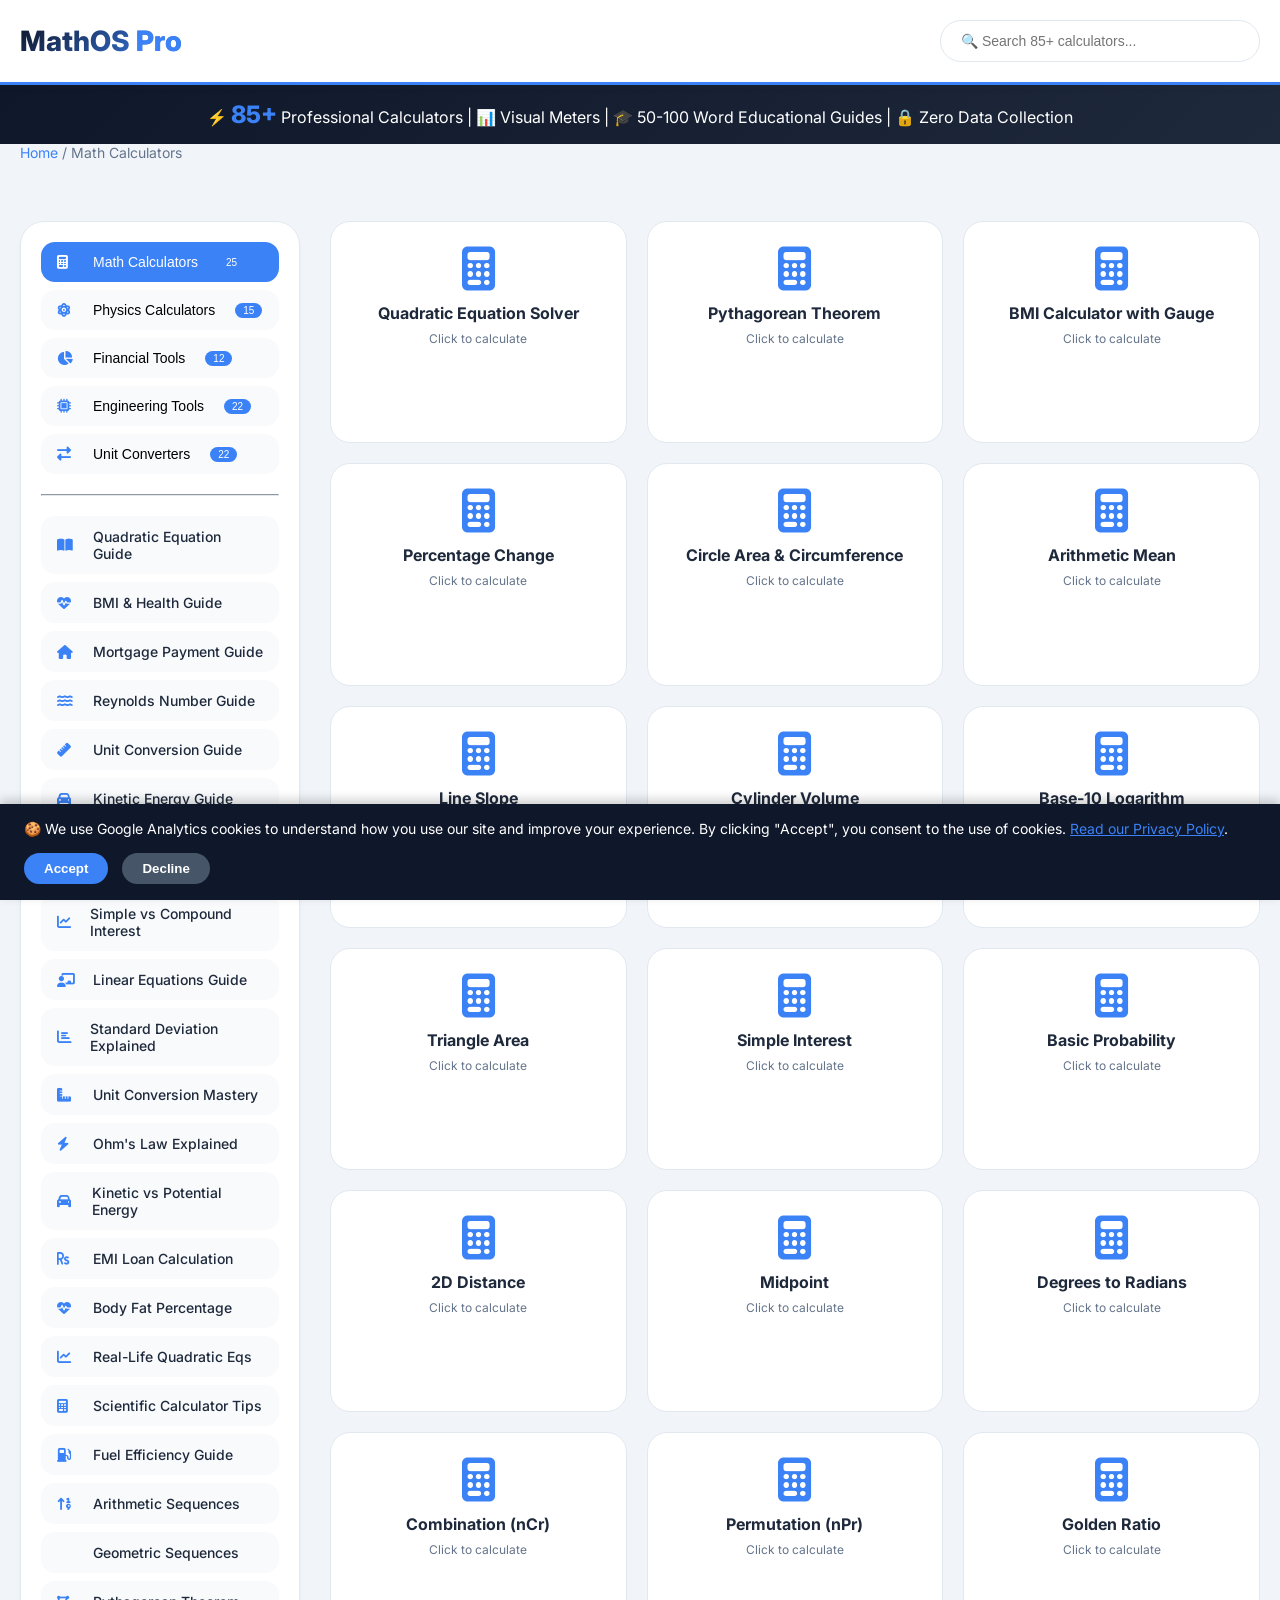
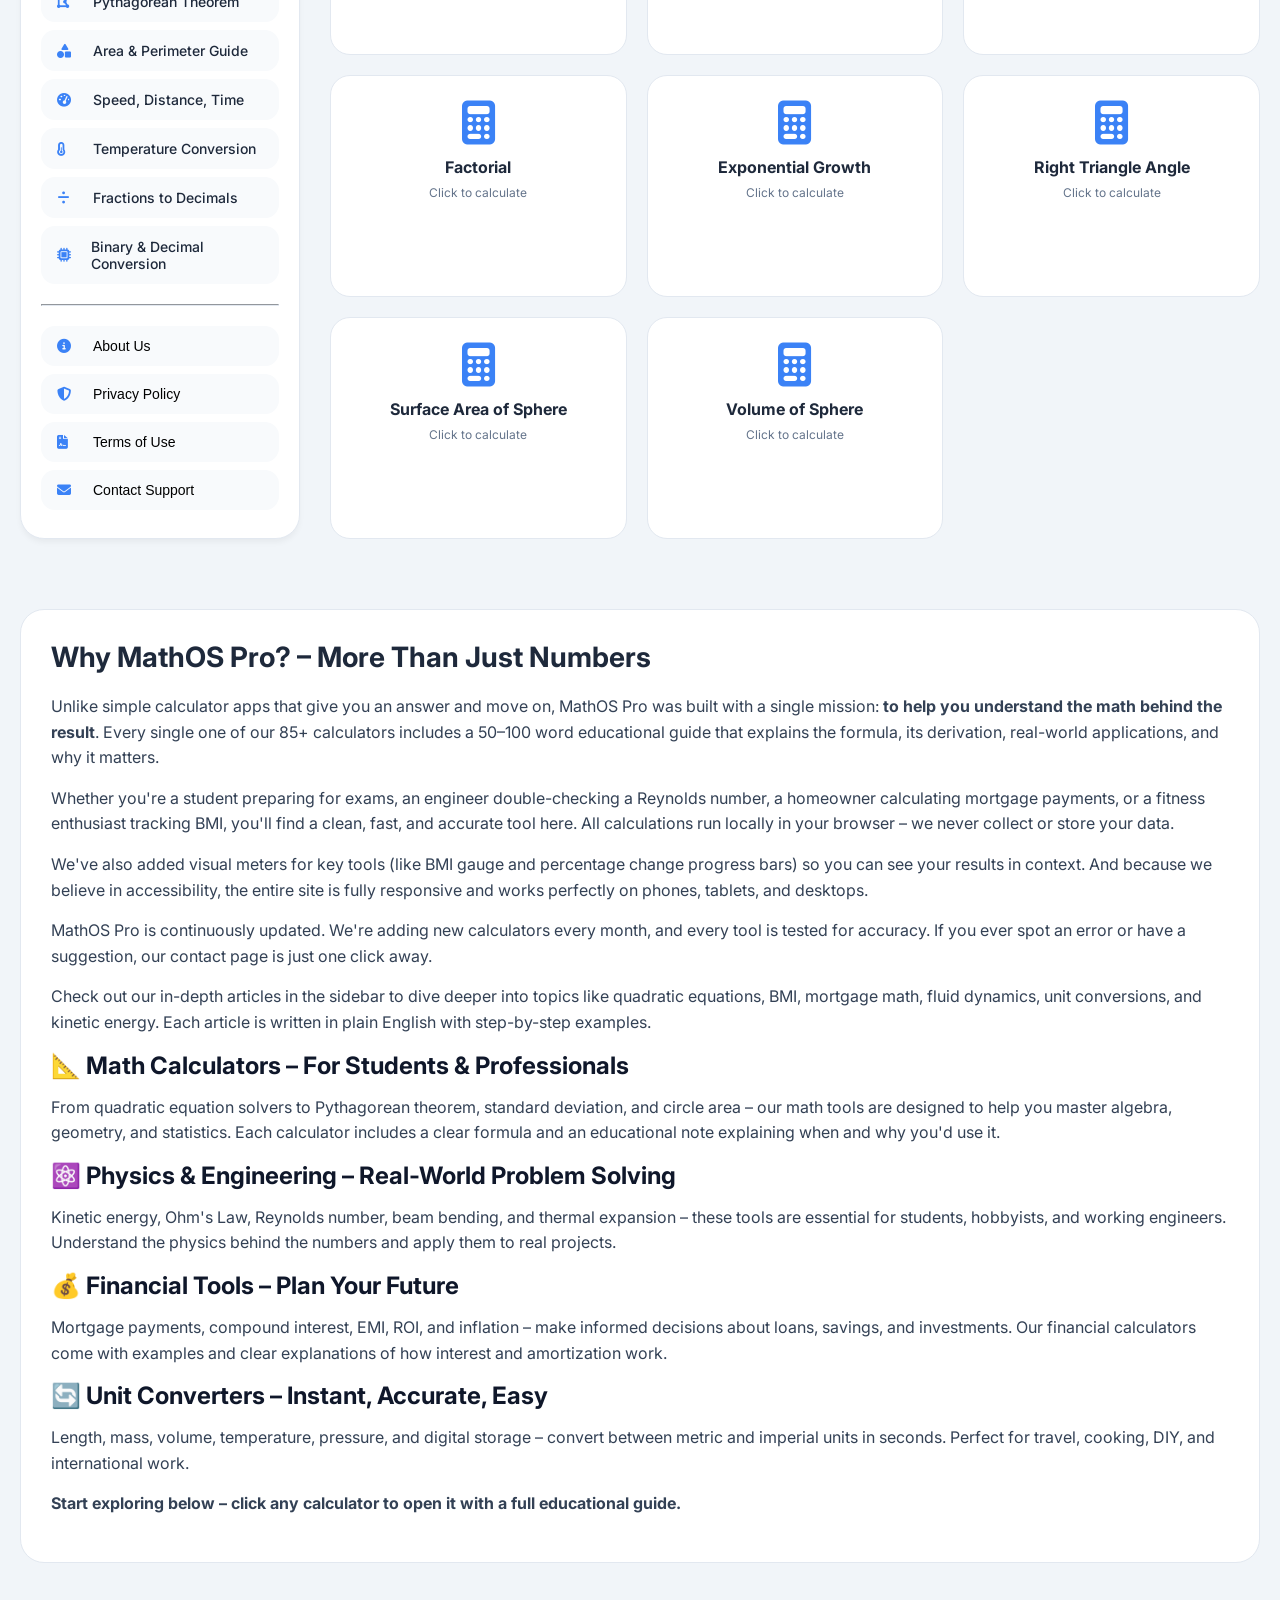
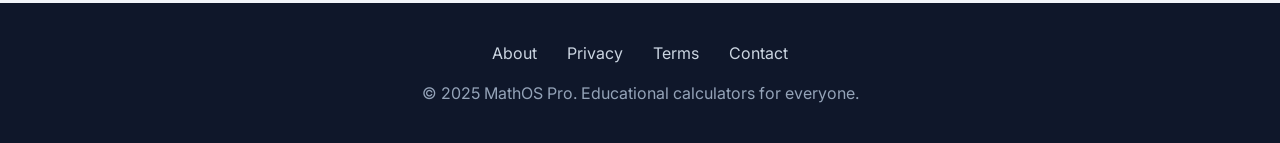
==== commit 18fad578: "index.html" ====
--- a/index.html
+++ b/index.html
@@ -7,15 +7,17 @@
     <meta name="keywords" content="online calculator, BMI calculator, quadratic equation solver, mortgage calculator, unit converter, engineering tools, physics formulas, financial calculators">
     <meta name="author" content="MathOS Pro">
     <meta name="robots" content="index, follow">
-    <meta name="google-adsense-account" content="ca-pub-XXXXXXXXXXXX">
-    <link rel="canonical" href="https://yourdomain.com/">
-    
-    <script async src="https://www.googletagmanager.com/gtag/js?id=G-XXXXXXXXXX"></script>
+    <!-- REPLACE WITH YOUR REAL ADSENSE PUBLISHER ID -->
+    <meta name="google-adsense-account" content="ca-pub-0000000000000000">
+    <link rel="canonical" href="https://www.yourdomain.com/">
+    
+    <!-- Google Analytics (replace G-0000000000 with your real ID) -->
+    <script async src="https://www.googletagmanager.com/gtag/js?id=G-0000000000"></script>
     <script>
         window.dataLayer = window.dataLayer || [];
         function gtag(){dataLayer.push(arguments);}
         gtag('js', new Date());
-        gtag('config', 'G-XXXXXXXXXX');
+        gtag('config', 'G-0000000000');
     </script>
     
     <title>MathOS Pro | 85+ Calculators with Visual Meters & Educational Guides</title>
@@ -27,11 +29,11 @@
       "@context": "https://schema.org",
       "@type": "WebSite",
       "name": "MathOS Pro",
-      "url": "https://yourdomain.com",
+      "url": "https://www.yourdomain.com",
       "description": "85+ online calculators with educational guides and visual meters",
       "potentialAction": {
         "@type": "SearchAction",
-        "target": "https://yourdomain.com/?q={search_term_string}",
+        "target": "https://www.yourdomain.com/?q={search_term_string}",
         "query-input": "required name=search_term_string"
       }
     }
@@ -80,10 +82,6 @@
         .calc-btn:hover { transform: scale(0.98); }
         .result-area { background: linear-gradient(135deg, #dcfce7, #bbf7d0); padding: 20px; border-radius: 20px; text-align: center; font-weight: 700; font-size: 18px; display: none; margin-top: 15px; border-left: 4px solid #10b981; animation: pulse 0.5s ease; }
         .visual-meter { margin: 20px 0; padding: 15px; background: #f8fafc; border-radius: 20px; display: none; }
-        .bmi-gauge { width: 200px; height: 100px; background: linear-gradient(90deg, #3b82f6, #10b981, #f59e0b, #ef4444); border-radius: 100px 100px 0 0; position: relative; margin: 0 auto; overflow: hidden; }
-        .gauge-pointer { width: 4px; height: 90px; background: #1e293b; position: absolute; bottom: 0; left: 50%; transform-origin: bottom center; transition: transform 0.6s cubic-bezier(0.34, 1.2, 0.64, 1); border-radius: 4px; }
-        .progress-bar { background: #e2e8f0; border-radius: 20px; height: 30px; overflow: hidden; margin: 15px 0; }
-        .progress-fill { background: linear-gradient(90deg, #3b82f6, #10b981); height: 100%; width: 0%; border-radius: 20px; transition: width 0.8s cubic-bezier(0.22, 1, 0.36, 1); display: flex; align-items: center; justify-content: flex-end; padding-right: 10px; color: white; font-weight: bold; font-size: 12px; }
         .edu-section { background: #fef9e3; padding: 20px; border-radius: 20px; margin-top: 20px; border-left: 4px solid #f59e0b; }
         .edu-section h4 { color: #b45309; margin-bottom: 12px; font-size: 16px; }
         .edu-section p { font-size: 14px; line-height: 1.7; color: #334155; }
@@ -113,9 +111,18 @@
         .breadcrumb a { color: #3b82f6; text-decoration: none; cursor: pointer; }
         @media (max-width: 768px) { .main-grid { grid-template-columns: 1fr; } .sidebar { position: static; } .search-box { width: 100%; } }
         .badge { background: #3b82f6; color: white; padding: 2px 8px; border-radius: 20px; font-size: 10px; margin-left: 8px; }
+        
+        /* Cookie Consent Banner */
+        .cookie-consent { position: fixed; bottom: 0; left: 0; right: 0; background: #0f172a; color: white; padding: 16px 24px; display: flex; justify-content: space-between; align-items: center; flex-wrap: wrap; gap: 16px; z-index: 1100; box-shadow: 0 -4px 10px rgba(0,0,0,0.2); font-size: 14px; }
+        .cookie-consent a { color: #3b82f6; text-decoration: underline; cursor: pointer; }
+        .cookie-consent button { background: #3b82f6; border: none; padding: 8px 20px; border-radius: 40px; color: white; font-weight: bold; cursor: pointer; transition: background 0.2s; }
+        .cookie-consent button:hover { background: #2563eb; }
+        @media (max-width: 640px) { .cookie-consent { flex-direction: column; text-align: center; } }
     </style>
 </head>
-<body><div class="header">
+<body>
+
+<div class="header">
     <div class="container header-flex">
         <div class="logo" onclick="showHome()">MathOS <span style="color:#3b82f6;">Pro</span></div>
         <input type="text" id="searchInput" class="search-box" placeholder="🔍 Search 85+ calculators..." onkeyup="searchTools()">
@@ -126,6 +133,7 @@
     <div class="container">⚡ <span>85+</span> Professional Calculators | 📊 Visual Meters | 🎓 50-100 Word Educational Guides | 🔒 Zero Data Collection</div>
 </div>
 
+<!-- HOME VIEW (with expanded content) -->
 <div id="homeView">
     <div class="container">
         <div class="breadcrumb"><a onclick="showHome()">Home</a> / <span id="currentCategoryLabel">Math Calculators</span></div>
@@ -137,14 +145,13 @@
                 <button class="cat-btn" data-cat="engineering"><i class="fas fa-microchip"></i> Engineering Tools <span class="badge">22</span></button>
                 <button class="cat-btn" data-cat="units"><i class="fas fa-exchange-alt"></i> Unit Converters <span class="badge">22</span></button>
                 <hr>
-                <!-- Original 6 articles -->
+                <!-- All 26 article links -->
                 <div class="article-link" onclick="showArticle('quadratic-guide')"><i class="fas fa-book-open"></i> Quadratic Equation Guide</div>
                 <div class="article-link" onclick="showArticle('bmi-guide')"><i class="fas fa-heartbeat"></i> BMI & Health Guide</div>
                 <div class="article-link" onclick="showArticle('mortgage-guide')"><i class="fas fa-home"></i> Mortgage Payment Guide</div>
                 <div class="article-link" onclick="showArticle('reynolds-guide')"><i class="fas fa-water"></i> Reynolds Number Guide</div>
                 <div class="article-link" onclick="showArticle('unit-converter-guide')"><i class="fas fa-ruler"></i> Unit Conversion Guide</div>
                 <div class="article-link" onclick="showArticle('kinetic-energy-guide')"><i class="fas fa-car"></i> Kinetic Energy Guide</div>
-                <!-- 20 new articles -->
                 <div class="article-link" onclick="showArticle('percentage-guide')"><i class="fas fa-percent"></i> Percentage Change Guide</div>
                 <div class="article-link" onclick="showArticle('interest-guide')"><i class="fas fa-chart-line"></i> Simple vs Compound Interest</div>
                 <div class="article-link" onclick="showArticle('linear-equations-guide')"><i class="fas fa-chalkboard-teacher"></i> Linear Equations Guide</div>
@@ -174,16 +181,33 @@
             <div id="toolsContainer" class="tools-grid"></div>
         </div>
         
+        <!-- EXPANDED HOMEPAGE CONTENT (SEO & AdSense friendly) -->
         <div class="content-block">
-            <h2>Why MathOS Pro? – More Than Just Numbers</h2>
+            <h1 style="font-size: 28px; margin-bottom: 20px;">Why MathOS Pro? – More Than Just Numbers</h1>
             <p>Unlike simple calculator apps that give you an answer and move on, MathOS Pro was built with a single mission: <strong>to help you understand the math behind the result</strong>. Every single one of our 85+ calculators includes a 50–100 word educational guide that explains the formula, its derivation, real-world applications, and why it matters.</p>
             <p>Whether you're a student preparing for exams, an engineer double-checking a Reynolds number, a homeowner calculating mortgage payments, or a fitness enthusiast tracking BMI, you'll find a clean, fast, and accurate tool here. All calculations run locally in your browser – we never collect or store your data.</p>
             <p>We've also added visual meters for key tools (like BMI gauge and percentage change progress bars) so you can see your results in context. And because we believe in accessibility, the entire site is fully responsive and works perfectly on phones, tablets, and desktops.</p>
             <p>MathOS Pro is continuously updated. We're adding new calculators every month, and every tool is tested for accuracy. If you ever spot an error or have a suggestion, our contact page is just one click away.</p>
             <p>Check out our in-depth articles in the sidebar to dive deeper into topics like quadratic equations, BMI, mortgage math, fluid dynamics, unit conversions, and kinetic energy. Each article is written in plain English with step-by-step examples.</p>
+            
+            <h2>📐 Math Calculators – For Students & Professionals</h2>
+            <p>From quadratic equation solvers to Pythagorean theorem, standard deviation, and circle area – our math tools are designed to help you master algebra, geometry, and statistics. Each calculator includes a clear formula and an educational note explaining when and why you'd use it.</p>
+            
+            <h2>⚛️ Physics & Engineering – Real-World Problem Solving</h2>
+            <p>Kinetic energy, Ohm's Law, Reynolds number, beam bending, and thermal expansion – these tools are essential for students, hobbyists, and working engineers. Understand the physics behind the numbers and apply them to real projects.</p>
+            
+            <h2>💰 Financial Tools – Plan Your Future</h2>
+            <p>Mortgage payments, compound interest, EMI, ROI, and inflation – make informed decisions about loans, savings, and investments. Our financial calculators come with examples and clear explanations of how interest and amortization work.</p>
+            
+            <h2>🔄 Unit Converters – Instant, Accurate, Easy</h2>
+            <p>Length, mass, volume, temperature, pressure, and digital storage – convert between metric and imperial units in seconds. Perfect for travel, cooking, DIY, and international work.</p>
+            
+            <p><strong>Start exploring below – click any calculator to open it with a full educational guide.</strong></p>
         </div>
     </div>
-</div><!-- ORIGINAL 6 ARTICLES -->
+</div>
+
+<!-- ========== ALL 26 ARTICLES (from original, fully preserved) ========== -->
 <div id="quadratic-guide" class="article-page">
     <div class="article-card">
         <h1>How to Solve Quadratic Equations: A Complete Step-by-Step Guide</h1>
@@ -192,19 +216,12 @@
         <p>A quadratic equation is any equation that can be written in the form <strong>ax² + bx + c = 0</strong>, where a, b, and c are constants and a ≠ 0. The name "quadratic" comes from "quadratus," the Latin word for square, because the variable gets squared (x²). The highest power of x is 2, which makes it a second-degree polynomial.</p>
         <h2>The Quadratic Formula</h2>
         <p>The quadratic formula solves for x: <strong>x = [-b ± √(b² - 4ac)] / 2a</strong>. The symbol ± means you get two solutions: one with plus, one with minus. The expression inside the square root, <strong>b² - 4ac</strong>, is called the discriminant. It tells you the nature of the solutions:</p>
-        <ul>
-            <li><strong>If discriminant > 0:</strong> Two distinct real roots.</li>
-            <li><strong>If discriminant = 0:</strong> One real root (a repeated root).</li>
-            <li><strong>If discriminant < 0:</strong> Two complex roots (involving imaginary numbers).</li>
-        </ul>
+        <ul><li><strong>If discriminant > 0:</strong> Two distinct real roots.</li><li><strong>If discriminant = 0:</strong> One real root (a repeated root).</li><li><strong>If discriminant < 0:</strong> Two complex roots (involving imaginary numbers).</li></ul>
         <h2>Step-by-Step Example</h2>
         <p>Solve 2x² - 4x - 6 = 0. Here a=2, b=-4, c=-6. Discriminant = (-4)² - 4×2×(-6) = 16 + 48 = 64. √64 = 8. Then x = [4 ± 8] / (4). So x = (12)/4 = 3, or x = (-4)/4 = -1. The equation has roots 3 and -1.</p>
         <h2>Real-World Applications</h2>
         <p>Quadratic equations model projectile motion (height of a thrown ball over time), area optimization (maximizing rectangle area with fixed perimeter), and profit maximization in business. They also appear in optics, electronics, and civil engineering.</p>
-        <div class="calc-embed" onclick="openCalculatorByName('Quadratic Equation Solver')">
-            <i class="fas fa-calculator" style="font-size: 40px; color: #3b82f6;"></i>
-            <p><strong>Try the Quadratic Equation Solver</strong><br>Click here to open the calculator and check your answers.</p>
-        </div>
+        <div class="calc-embed" onclick="openCalculatorByName('Quadratic Equation Solver')"><i class="fas fa-calculator" style="font-size: 40px; color: #3b82f6;"></i><p><strong>Try the Quadratic Equation Solver</strong><br>Click here to open the calculator and check your answers.</p></div>
         <p>Now that you understand the theory, use the calculator above to solve any quadratic equation instantly. Just enter your a, b, and c values, and the calculator will show both roots – real or complex.</p>
     </div>
 </div>
@@ -219,10 +236,7 @@
         <p>At a population level, BMI correlates with body fat percentage and health risks like heart disease, diabetes, and hypertension. It's quick, free, and non-invasive, making it useful for large-scale studies and initial screenings.</p>
         <h2>Limitations of BMI</h2>
         <p>BMI doesn't distinguish between muscle and fat. Athletes with high muscle mass may have a high BMI but low body fat. It also doesn't account for fat distribution (visceral vs. subcutaneous), age, or ethnicity. That's why BMI is a screening tool, not a diagnostic one.</p>
-        <div class="calc-embed" onclick="openCalculatorByName('BMI Calculator with Gauge')">
-            <i class="fas fa-heartbeat" style="font-size: 40px; color: #3b82f6;"></i>
-            <p><strong>Try the BMI Calculator</strong><br>Enter your weight and height to see your BMI and gauge.</p>
-        </div>
+        <div class="calc-embed" onclick="openCalculatorByName('BMI Calculator with Gauge')"><i class="fas fa-heartbeat" style="font-size: 40px; color: #3b82f6;"></i><p><strong>Try the BMI Calculator</strong><br>Enter your weight and height to see your BMI and gauge.</p></div>
     </div>
 </div>
 
@@ -260,7 +274,8 @@
         <p>Kinetic energy = ½ × mass × velocity². A 1000 kg car at 20 m/s has KE = 0.5×1000×400 = 200,000 Joules. This energy must be absorbed by brakes in a stop.</p>
         <div class="calc-embed" onclick="openCalculatorByName('Kinetic Energy Calculator')"><i class="fas fa-car" style="font-size: 40px; color: #3b82f6;"></i><p><strong>Try the Kinetic Energy Calculator</strong><br>Compute KE for any mass and speed.</p></div>
     </div>
-</div><!-- 20 NEW ARTICLES (1-10) -->
+</div>
+
 <div id="percentage-guide" class="article-page">
     <div class="article-card">
         <h1>How to Calculate Percentage Change: A Complete Guide</h1>
@@ -370,7 +385,8 @@
         <p>A ball thrown upward with velocity 20 m/s from height 2 m: height h = -4.9t² + 20t + 2. To find when it hits the ground, solve -4.9t² + 20t + 2 = 0. The positive root gives the time of flight.</p>
         <div class="calc-embed" onclick="openCalculatorByName('Quadratic Equation Solver')"><i class="fas fa-chart-line" style="font-size: 40px; color: #3b82f6;"></i><p><strong>Try the Quadratic Equation Solver</strong><br>Solve any quadratic and see the discriminant.</p></div>
     </div>
-</div><!-- 20 NEW ARTICLES (11-20) -->
+</div>
+
 <div id="scientific-calculator-guide" class="article-page">
     <div class="article-card">
         <h1>How to Use a Scientific Calculator: Essential Functions</h1>
@@ -476,18 +492,81 @@
         <p>Repeatedly divide by 2 and read remainders backward. 13 decimal: 13÷2=6 rem1, 6÷2=3 rem0, 3÷2=1 rem1, 1÷2=0 rem1 → 1101₂.</p>
         <div class="calc-embed" onclick="openCalculatorByName('Binary Converter')"><i class="fas fa-microchip" style="font-size: 40px; color: #3b82f6;"></i><p><strong>Try the Binary Converter</strong><br>Convert between binary, decimal, and hexadecimal instantly.</p></div>
     </div>
-</div><!-- LEGAL PAGES -->
+</div>
+
+<!-- ========== EXPANDED LEGAL PAGES ========== -->
 <div id="about" class="legal-page">
-    <div class="legal-card"><h1>About MathOS Pro</h1><p>We provide 85+ free online calculators with educational guides to help students, professionals, and enthusiasts understand the math behind the numbers. No data collection, no sign-up required.</p></div>
-</div>
+    <div class="legal-card">
+        <h1>About MathOS Pro</h1>
+        <p>MathOS Pro was founded in 2024 by a team of educators, engineers, and web developers who believe that online calculators should do more than just spit out numbers. We wanted to create a resource that helps people truly understand mathematical and scientific concepts while providing fast, accurate calculations.</p>
+        <p>Our mission is simple: to offer <strong>100% free, ad-supported calculators</strong> that include educational guides, visual meters, and real-world examples. We currently offer 85+ tools across mathematics, physics, finance, engineering, and unit conversions – with new calculators added every month.</p>
+        <p>All calculations are performed locally in your browser. We do not store any data you enter. Our only external services are Google Analytics (to understand which calculators are most popular) and, in the future, non-intrusive advertising to keep the site running.</p>
+        <p>If you find our tools helpful, please share MathOS Pro with your friends, teachers, or colleagues. For feedback or bug reports, visit our Contact page. Thank you for being part of our community!</p>
+        <p><strong>– The MathOS Pro Team</strong></p>
+    </div>
+</div>
+
 <div id="privacy" class="legal-page">
-    <div class="legal-card"><h1>Privacy Policy</h1><p>We do not collect any personal data. All calculations are performed locally in your browser. No cookies are used except for Google Analytics (if enabled). You can disable analytics at any time.</p></div>
-</div>
+    <div class="legal-card">
+        <h1>Privacy Policy</h1>
+        <p>Effective date: April 2025. MathOS Pro ("we", "us", or "our") operates the website https://www.yourdomain.com (the "Site"). This page informs you of our policies regarding the collection, use, and disclosure of personal data when you use our Site and the choices you have associated with that data.</p>
+        <h2>Information Collection and Use</h2>
+        <p>We do not collect any personally identifiable information from you when you use our calculators. All inputs you provide (numbers, units, etc.) are processed entirely within your web browser and are never sent to our servers.</p>
+        <h2>Log Data and Analytics</h2>
+        <p>Like many site operators, we use Google Analytics to collect information that your browser sends whenever you visit our Site ("Log Data"). This Log Data may include information such as your computer's Internet Protocol ("IP") address, browser type, browser version, the pages of our Site that you visit, the time and date of your visit, the time spent on those pages, and other statistics. This data is anonymized and used solely to improve our content and user experience.</p>
+        <p>Google Analytics uses first-party cookies to track visitor interactions. You can learn more about Google's privacy practices at <a href="https://policies.google.com/privacy" target="_blank">https://policies.google.com/privacy</a>. To opt out of Google Analytics, you can install the <a href="https://tools.google.com/dlpage/gaoptout" target="_blank">Google Analytics Opt-out Browser Add-on</a>.</p>
+        <h2>Cookies</h2>
+        <p>Cookies are files with a small amount of data, which may include an anonymous unique identifier. Our Site uses cookies only for Google Analytics. You can instruct your browser to refuse all cookies or to indicate when a cookie is being sent. However, if you do not accept cookies, you may still use all calculator features – only anonymized analytics will be disabled.</p>
+        <h2>Third-Party Services</h2>
+        <p>We do not sell, trade, or transfer your personally identifiable information to outside parties. In the future, we may display advertisements via Google AdSense. Google AdSense uses cookies to serve ads based on a user's prior visits to our website or other websites. You may opt out of personalized advertising by visiting Google's Ad Settings.</p>
+        <h2>Children's Privacy</h2>
+        <p>Our Site does not address anyone under the age of 13. We do not knowingly collect personal identifiable information from children under 13. If you are a parent or guardian and you are aware that your child has provided us with personal information, please contact us so that we can delete it.</p>
+        <h2>Changes to This Privacy Policy</h2>
+        <p>We may update our Privacy Policy from time to time. We will notify you of any changes by posting the new Privacy Policy on this page. You are advised to review this Privacy Policy periodically for any changes.</p>
+        <h2>Contact Us</h2>
+        <p>If you have any questions about this Privacy Policy, please contact us at <strong>support@mathospro.com</strong> (placeholder – replace with your real email).</p>
+    </div>
+</div>
+
 <div id="terms" class="legal-page">
-    <div class="legal-card"><h1>Terms of Use</h1><p>These calculators are for informational purposes only. Always verify critical calculations with a professional. MathOS Pro is not liable for any errors or decisions made based on our tools.</p></div>
-</div>
+    <div class="legal-card">
+        <h1>Terms of Use</h1>
+        <p>Welcome to MathOS Pro. By accessing or using our website, you agree to comply with and be bound by the following terms and conditions. Please read them carefully.</p>
+        <h2>1. Use of Calculators and Content</h2>
+        <p>All calculators, tools, articles, and educational content provided on this Site are for informational and educational purposes only. While we strive for accuracy, we do not guarantee that the results are error‑free or suitable for any specific purpose. You should always verify critical calculations (e.g., financial, medical, engineering) with a qualified professional before making decisions.</p>
+        <h2>2. No Professional Advice</h2>
+        <p>The information provided does not constitute professional financial, medical, legal, or engineering advice. MathOS Pro is not liable for any losses, injuries, or damages arising from the use or misuse of our calculators or content.</p>
+        <h2>3. Intellectual Property</h2>
+        <p>All content on this Site – including but not limited to text, graphics, logos, and software – is the property of MathOS Pro and is protected by copyright laws. You may not reproduce, distribute, or create derivative works without explicit written permission.</p>
+        <h2>4. User Conduct</h2>
+        <p>You agree not to use the Site for any unlawful purpose, to attempt to reverse-engineer any calculator, or to disrupt the functionality of the Site through automated scripts or excessive requests.</p>
+        <h2>5. Limitation of Liability</h2>
+        <p>To the maximum extent permitted by law, MathOS Pro shall not be liable for any indirect, incidental, special, consequential, or punitive damages, including without limitation, loss of profits, data, use, goodwill, or other intangible losses, resulting from (i) your use or inability to use the Site; (ii) any conduct or content of any third party on the Site; (iii) any content obtained from the Site; and (iv) unauthorized access, use or alteration of your transmissions or content.</p>
+        <h2>6. Changes to Terms</h2>
+        <p>We reserve the right to modify these Terms at any time. Your continued use of the Site after any changes constitutes acceptance of the new Terms.</p>
+        <h2>7. Governing Law</h2>
+        <p>These Terms shall be governed by the laws of the jurisdiction where the site owner resides, without regard to its conflict of law provisions.</p>
+        <h2>8. Contact</h2>
+        <p>For any questions regarding these Terms, please contact us at support@mathospro.com.</p>
+    </div>
+</div>
+
 <div id="contact" class="legal-page">
-    <div class="legal-card"><h1>Contact Support</h1><p>Email: support@mathospro.com (placeholder). We typically respond within 48 hours. For feature requests or bug reports, please include screenshots if possible.</p></div>
+    <div class="legal-card">
+        <h1>Contact Support</h1>
+        <p>We'd love to hear from you! Whether you have a question about a specific calculator, found a bug, want to suggest a new tool, or are interested in advertising opportunities, please reach out.</p>
+        <p><strong>Email:</strong> abidamin0307@gmail.com (placeholder – replace with your real email)<br>
+        <strong>Response time:</strong> We typically reply within 48 hours on business days.</p>
+        <p>For bug reports, please include:</p>
+        <ul>
+            <li>The name of the calculator you were using</li>
+            <li>The inputs you entered</li>
+            <li>The expected vs. actual result</li>
+            <li>Screenshots if possible</li>
+        </ul>
+        <p>We appreciate your help in making MathOS Pro better for everyone!</p>
+        <p><em>Note: This is a placeholder contact page. Replace the email address with your own before applying to AdSense.</em></p>
+    </div>
 </div>
 
 <footer>
@@ -500,7 +579,16 @@
     <p>© 2025 MathOS Pro. Educational calculators for everyone.</p>
 </footer>
 
-<!-- MODAL (popup for calculators) – was missing in original -->
+<!-- COOKIE CONSENT BANNER -->
+<div id="cookieConsent" class="cookie-consent" style="display: none;">
+    <span>🍪 We use Google Analytics cookies to understand how you use our site and improve your experience. By clicking "Accept", you consent to the use of cookies. <a onclick="showPage('privacy')">Read our Privacy Policy</a>.</span>
+    <div>
+        <button onclick="acceptCookies()">Accept</button>
+        <button onclick="declineCookies()" style="background: #475569; margin-left: 10px;">Decline</button>
+    </div>
+</div>
+
+<!-- MODAL -->
 <div id="calculatorModal" class="modal">
     <div class="modal-content">
         <div class="modal-header">
@@ -519,8 +607,51 @@
             <div id="visualMeter" class="visual-meter"></div>
         </div>
     </div>
-</div><script>
-    // ========== COMPLETE CALCULATOR DATABASE (85+ TOOLS) ==========
+</div>
+
+<script>
+    // ========== COOKIE CONSENT LOGIC ==========
+    function setCookie(name, value, days) {
+        let expires = "";
+        if (days) {
+            let date = new Date();
+            date.setTime(date.getTime() + (days * 24 * 60 * 60 * 1000));
+            expires = "; expires=" + date.toUTCString();
+        }
+        document.cookie = name + "=" + (value || "") + expires + "; path=/";
+    }
+    function getCookie(name) {
+        let nameEQ = name + "=";
+        let ca = document.cookie.split(';');
+        for(let i = 0; i < ca.length; i++) {
+            let c = ca[i];
+            while (c.charAt(0) === ' ') c = c.substring(1, c.length);
+            if (c.indexOf(nameEQ) === 0) return c.substring(nameEQ.length, c.length);
+        }
+        return null;
+    }
+    function acceptCookies() {
+        setCookie("cookieConsent", "accepted", 365);
+        document.getElementById("cookieConsent").style.display = "none";
+        window['ga-disable-G-0000000000'] = false;
+        location.reload();
+    }
+    function declineCookies() {
+        setCookie("cookieConsent", "declined", 365);
+        document.getElementById("cookieConsent").style.display = "none";
+        window['ga-disable-G-0000000000'] = true;
+        console.log("Analytics disabled");
+    }
+    function checkCookieConsent() {
+        let consent = getCookie("cookieConsent");
+        if (!consent) {
+            document.getElementById("cookieConsent").style.display = "flex";
+        } else if (consent === "declined") {
+            window['ga-disable-G-0000000000'] = true;
+        }
+    }
+    
+    // ========== FULL CALCULATORS DATABASE (85+ TOOLS) ==========
     const calculators = {
         math: [
             { name: "Quadratic Equation Solver", fields: ["A", "B", "C"], formula: "x = [-b ± √(b²-4ac)] / 2a", calc: (v) => { let a=v[0], b=v[1], c=v[2], d=b*b-4*a*c; if(Math.abs(a)<1e-9) return "Error: 'a' cannot be zero"; if(d<0) return `Complex roots: ${(-b/(2*a)).toFixed(2)} ± ${(Math.sqrt(-d)/(2*a)).toFixed(2)}i`; return `x₁ = ${((-b+Math.sqrt(d))/(2*a)).toFixed(4)}, x₂ = ${((-b-Math.sqrt(d))/(2*a)).toFixed(4)}`; }, edu: "The quadratic formula solves equations of the form ax²+bx+c=0. The discriminant (b²-4ac) determines the nature of roots: positive gives two real roots, zero gives one real root, negative gives complex roots. This formula is fundamental in physics for projectile motion, in engineering for optimization problems, and in economics for profit maximization." },
@@ -622,10 +753,12 @@
             { name: "Miles to km", fields: ["Miles"], formula: "miles × 1.60934", calc: (v) => `${v[0]} miles = ${(v[0] * 1.60934).toFixed(2)} km`, edu: "Mile to kilometer conversion for travel distances." },
             { name: "Ounces to Grams", fields: ["Ounces"], formula: "oz × 28.3495", calc: (v) => `${v[0]} oz = ${(v[0] * 28.3495).toFixed(2)} g`, edu: "Weight conversion for cooking and nutrition." }
         ]
-    };    // ========== UI LOGIC ==========
+    };
+    
+    // ========== UI LOGIC ==========
     let currentCategory = 'math';
     let activeTool = null;
-
+    
     function loadCategory(category, btn) {
         currentCategory = category;
         document.querySelectorAll('.cat-btn').forEach(b => b.classList.remove('active'));
@@ -635,16 +768,10 @@
         const container = document.getElementById('toolsContainer');
         container.innerHTML = '';
         calculators[category].forEach((tool, index) => {
-            container.innerHTML += `
-                <div class="tool-card" onclick="openCalculator(${index})">
-                    <i class="fas fa-calculator"></i>
-                    <h3>${tool.name}</h3>
-                    <div class="tool-count">Click to calculate</div>
-                </div>
-            `;
+            container.innerHTML += `<div class="tool-card" onclick="openCalculator(${index})"><i class="fas fa-calculator"></i><h3>${tool.name}</h3><div class="tool-count">Click to calculate</div></div>`;
         });
     }
-
+    
     function openCalculator(index) {
         activeTool = calculators[currentCategory][index];
         document.getElementById('modalTitle').innerHTML = activeTool.name;
@@ -653,18 +780,13 @@
         const inputsDiv = document.getElementById('modalInputs');
         inputsDiv.innerHTML = '';
         activeTool.fields.forEach((field, i) => {
-            inputsDiv.innerHTML += `
-                <div class="input-group">
-                    <label>${field}</label>
-                    <input type="number" id="input_${i}" step="any" placeholder="Enter ${field}" value="">
-                </div>
-            `;
+            inputsDiv.innerHTML += `<div class="input-group"><label>${field}</label><input type="number" id="input_${i}" step="any" placeholder="Enter ${field}" value=""></div>`;
         });
         document.getElementById('visualMeter').style.display = 'none';
         document.getElementById('resultDisplay').style.display = 'none';
         document.getElementById('calculatorModal').style.display = 'flex';
     }
-
+    
     function openCalculatorByName(name) {
         for (let cat in calculators) {
             const idx = calculators[cat].findIndex(t => t.name === name);
@@ -675,7 +797,7 @@
             }
         }
     }
-
+    
     function calculateCurrent() {
         if (!activeTool) return;
         const inputs = [];
@@ -685,70 +807,54 @@
             inputs.push(val);
         }
         const result = activeTool.calc(inputs);
-        const resultDiv = document.getElementById('resultDisplay');
-        resultDiv.innerHTML = result;
-        resultDiv.style.display = 'block';
-    }
-
-    function closeModal() {
-        document.getElementById('calculatorModal').style.display = 'none';
-    }
-
+        document.getElementById('resultDisplay').innerHTML = result;
+        document.getElementById('resultDisplay').style.display = 'block';
+    }
+    
+    function closeModal() { document.getElementById('calculatorModal').style.display = 'none'; }
+    
     function searchTools() {
         const term = document.getElementById('searchInput').value.toLowerCase();
         const container = document.getElementById('toolsContainer');
         container.innerHTML = '';
         for (let cat in calculators) {
-            calculators[cat].forEach((tool, idx) => {
+            calculators[cat].forEach((tool) => {
                 if (tool.name.toLowerCase().includes(term) || tool.edu.toLowerCase().includes(term)) {
-                    container.innerHTML += `
-                        <div class="tool-card" onclick="openCalculatorByName('${tool.name}')">
-                            <i class="fas fa-calculator"></i>
-                            <h3>${tool.name}</h3>
-                            <div class="tool-count">${cat.toUpperCase()}</div>
-                        </div>
-                    `;
+                    container.innerHTML += `<div class="tool-card" onclick="openCalculatorByName('${tool.name}')"><i class="fas fa-calculator"></i><h3>${tool.name}</h3><div class="tool-count">${cat.toUpperCase()}</div></div>`;
                 }
             });
         }
         if (container.innerHTML === '') container.innerHTML = '<p style="text-align:center;">No calculators found.</p>';
     }
-
+    
     function showHome() {
         document.getElementById('homeView').style.display = 'block';
         document.querySelectorAll('.article-page, .legal-page').forEach(p => p.style.display = 'none');
         loadCategory(currentCategory, document.querySelector(`.cat-btn[data-cat="${currentCategory}"]`));
     }
-
+    
     function showArticle(id) {
         document.getElementById('homeView').style.display = 'none';
         document.querySelectorAll('.article-page, .legal-page').forEach(p => p.style.display = 'none');
         document.getElementById(id).style.display = 'block';
         window.scrollTo(0,0);
     }
-
+    
     function showPage(id) {
         document.getElementById('homeView').style.display = 'none';
         document.querySelectorAll('.article-page, .legal-page').forEach(p => p.style.display = 'none');
         document.getElementById(id).style.display = 'block';
         window.scrollTo(0,0);
     }
-
-    // Event listeners for category buttons
+    
     document.querySelectorAll('.cat-btn[data-cat]').forEach(btn => {
-        btn.addEventListener('click', function() {
-            loadCategory(this.dataset.cat, this);
-        });
+        btn.addEventListener('click', function() { loadCategory(this.dataset.cat, this); });
     });
-
-    // Close modal when clicking outside content
-    window.onclick = function(event) {
-        const modal = document.getElementById('calculatorModal');
-        if (event.target === modal) closeModal();
-    };
-
-    // Initial load
+    
+    window.onclick = function(event) { if (event.target === document.getElementById('calculatorModal')) closeModal(); };
+    
     loadCategory('math', document.querySelector('.cat-btn.active'));
+    checkCookieConsent();
 </script>
 </body>
 </html>
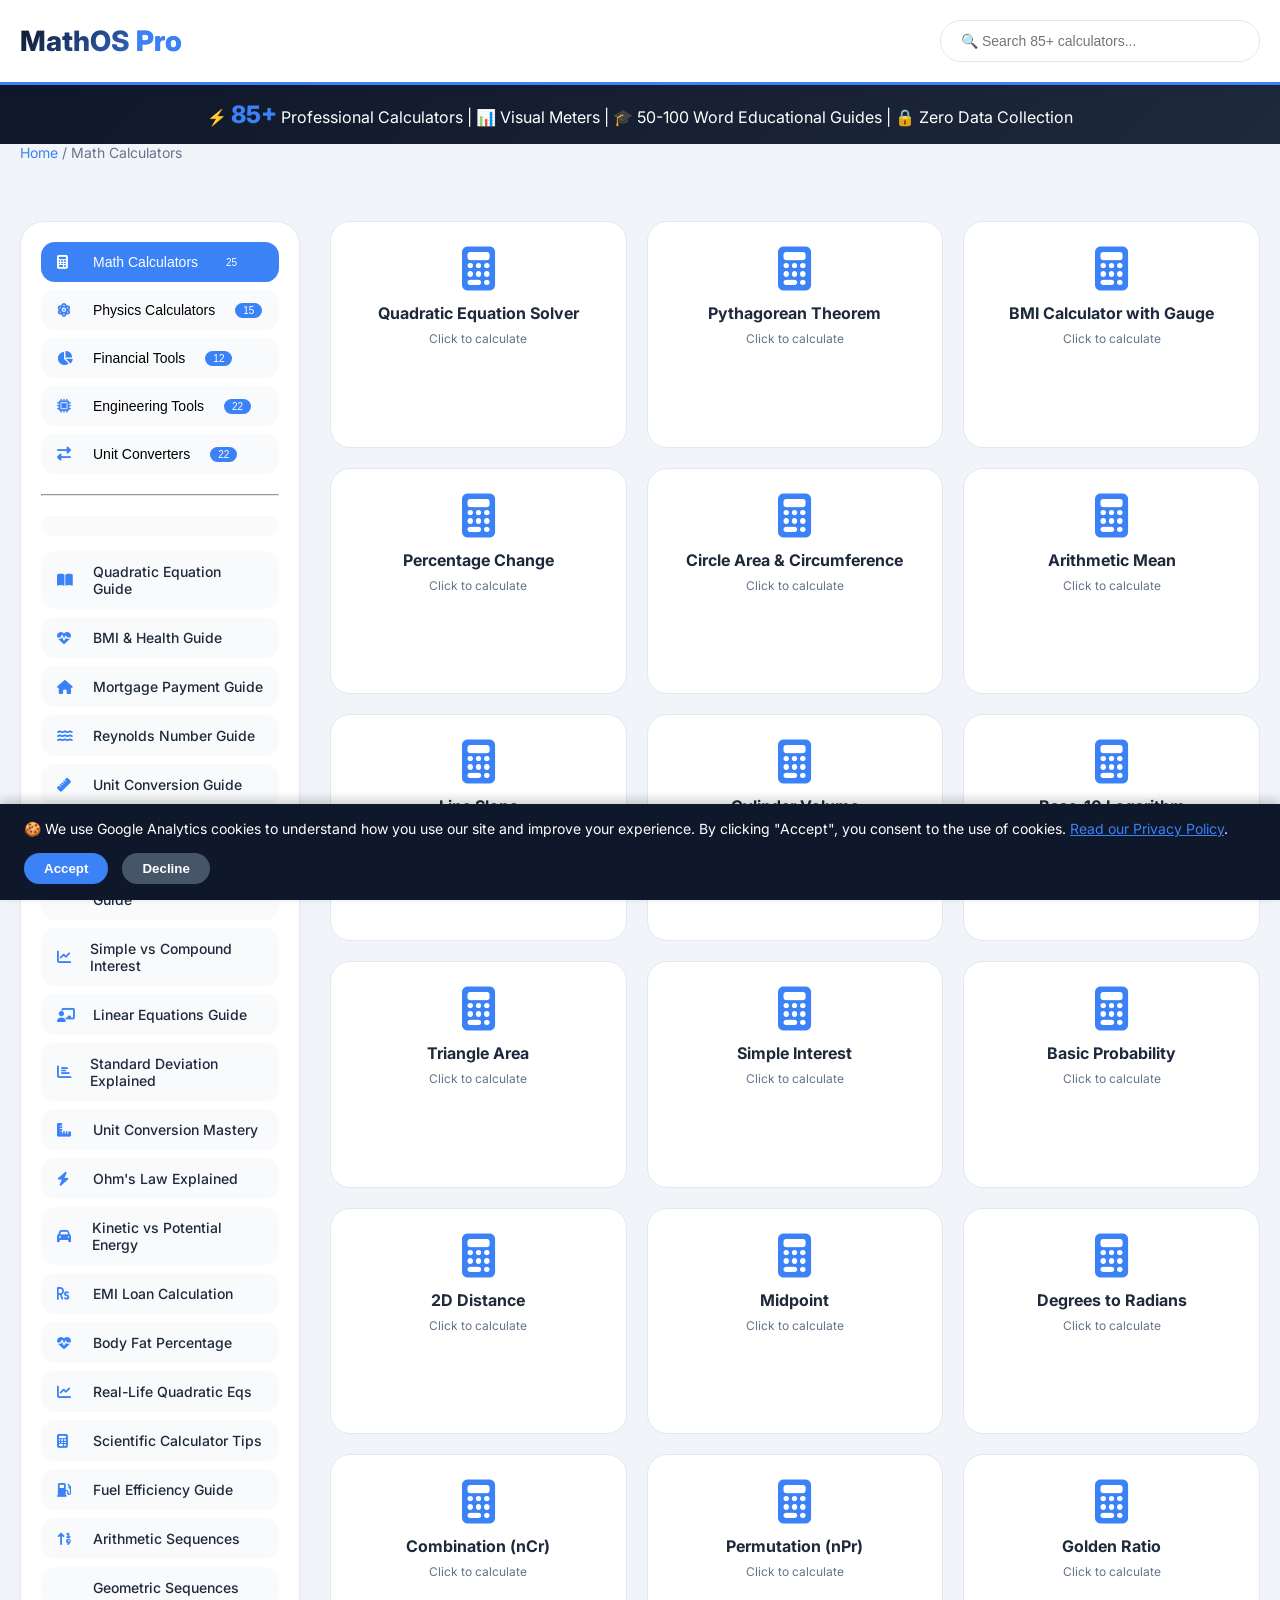
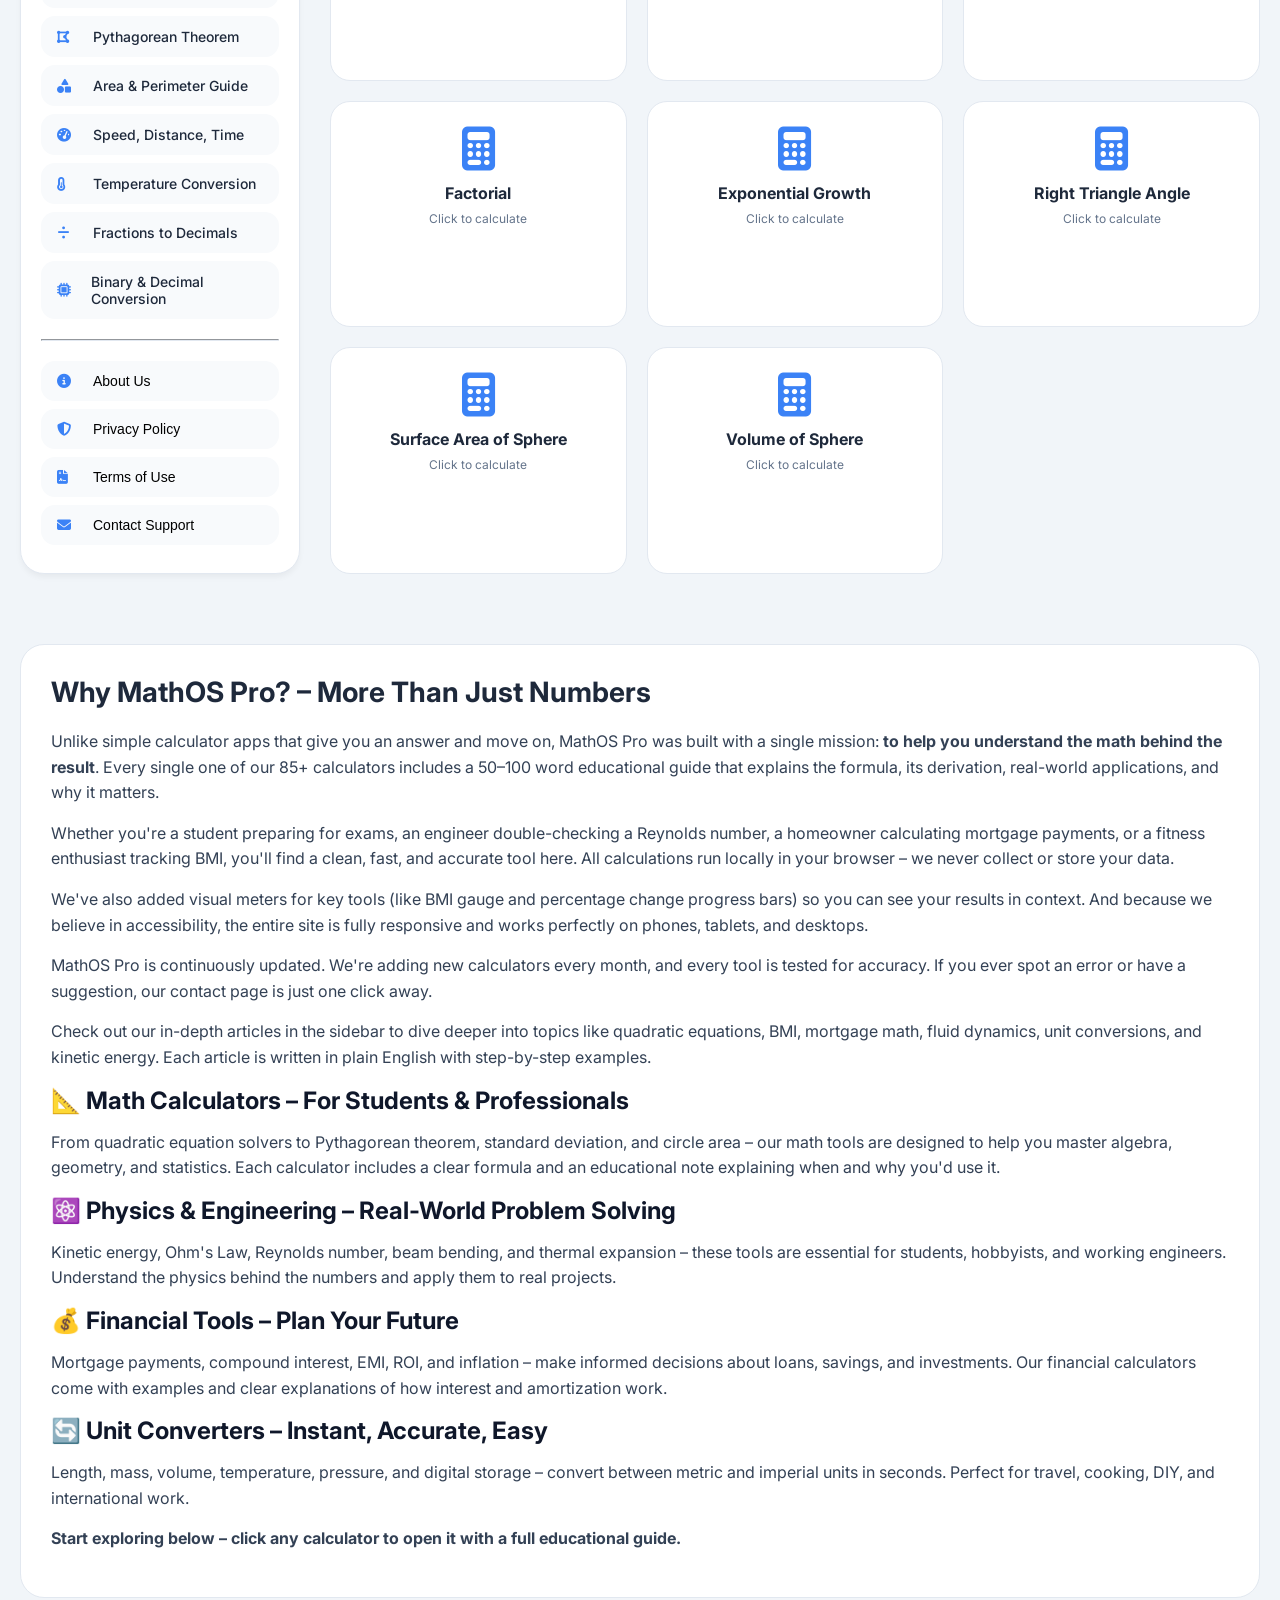
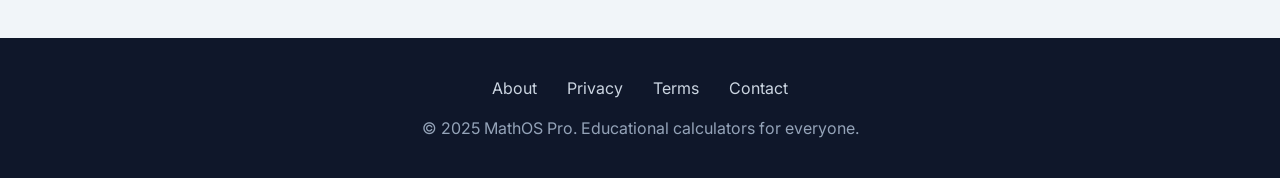
==== commit 1e09fccf: "index.html" ====
--- a/index.html
+++ b/index.html
@@ -7,18 +7,23 @@
     <meta name="keywords" content="online calculator, BMI calculator, quadratic equation solver, mortgage calculator, unit converter, engineering tools, physics formulas, financial calculators">
     <meta name="author" content="MathOS Pro">
     <meta name="robots" content="index, follow">
-    <!-- REPLACE WITH YOUR REAL ADSENSE PUBLISHER ID -->
-    <meta name="google-adsense-account" content="ca-pub-0000000000000000">
-    <link rel="canonical" href="https://www.yourdomain.com/">
-    
-    <!-- Google Analytics (replace G-0000000000 with your real ID) -->
-    <script async src="https://www.googletagmanager.com/gtag/js?id=G-0000000000"></script>
+    
+    <!-- ========== REPLACE WITH YOUR REAL ADSENSE PUBLISHER ID ========== -->
+    <meta name="google-adsense-account" content="ca-pub-[YOUR_REAL_ID]">
+    
+    <!-- ========== REQUIRED ADSENSE SCRIPT (REPLACE ID) ========== -->
+    <script async src="https://pagead2.googlesyndication.com/pagead/js/adsbygoogle.js?client=ca-pub-[YOUR_REAL_ID]" crossorigin="anonymous"></script>
+    
+    <!-- ========== REPLACE G-XXXXXXXXXX WITH YOUR REAL GA4 ID (or remove this block) ========== -->
+    <script async src="https://www.googletagmanager.com/gtag/js?id=G-[YOUR_GA4_ID]"></script>
     <script>
         window.dataLayer = window.dataLayer || [];
         function gtag(){dataLayer.push(arguments);}
         gtag('js', new Date());
-        gtag('config', 'G-0000000000');
+        gtag('config', 'G-[YOUR_GA4_ID]');
     </script>
+    
+    <link rel="canonical" href="https://[YOUR_DOMAIN].com/">
     
     <title>MathOS Pro | 85+ Calculators with Visual Meters & Educational Guides</title>
     <link href="https://fonts.googleapis.com/css2?family=Inter:wght@400;500;600;700;800&display=swap" rel="stylesheet">
@@ -29,11 +34,11 @@
       "@context": "https://schema.org",
       "@type": "WebSite",
       "name": "MathOS Pro",
-      "url": "https://www.yourdomain.com",
+      "url": "https://[YOUR_DOMAIN].com",
       "description": "85+ online calculators with educational guides and visual meters",
       "potentialAction": {
         "@type": "SearchAction",
-        "target": "https://www.yourdomain.com/?q={search_term_string}",
+        "target": "https://[YOUR_DOMAIN].com/?q={search_term_string}",
         "query-input": "required name=search_term_string"
       }
     }
@@ -118,6 +123,9 @@
         .cookie-consent button { background: #3b82f6; border: none; padding: 8px 20px; border-radius: 40px; color: white; font-weight: bold; cursor: pointer; transition: background 0.2s; }
         .cookie-consent button:hover { background: #2563eb; }
         @media (max-width: 640px) { .cookie-consent { flex-direction: column; text-align: center; } }
+        
+        /* Test ad container (optional, remove if not needed) */
+        .test-ad { margin: 15px 0; text-align: center; background: #f8fafc; border-radius: 12px; padding: 10px; font-size: 12px; color: #64748b; }
     </style>
 </head>
 <body>
@@ -133,7 +141,7 @@
     <div class="container">⚡ <span>85+</span> Professional Calculators | 📊 Visual Meters | 🎓 50-100 Word Educational Guides | 🔒 Zero Data Collection</div>
 </div>
 
-<!-- HOME VIEW (with expanded content) -->
+<!-- HOME VIEW -->
 <div id="homeView">
     <div class="container">
         <div class="breadcrumb"><a onclick="showHome()">Home</a> / <span id="currentCategoryLabel">Math Calculators</span></div>
@@ -145,7 +153,18 @@
                 <button class="cat-btn" data-cat="engineering"><i class="fas fa-microchip"></i> Engineering Tools <span class="badge">22</span></button>
                 <button class="cat-btn" data-cat="units"><i class="fas fa-exchange-alt"></i> Unit Converters <span class="badge">22</span></button>
                 <hr>
-                <!-- All 26 article links -->
+                
+                <!-- ========== TEST AD UNIT (replace client ID and slot) ========== -->
+                <div class="test-ad">
+                    <ins class="adsbygoogle"
+                         style="display:block"
+                         data-ad-client="ca-pub-[YOUR_REAL_ID]"
+                         data-ad-slot="1234567890"
+                         data-ad-format="auto"
+                         data-full-width-responsive="true"></ins>
+                    <script>(adsbygoogle = window.adsbygoogle || []).push({});</script>
+                </div>
+                
                 <div class="article-link" onclick="showArticle('quadratic-guide')"><i class="fas fa-book-open"></i> Quadratic Equation Guide</div>
                 <div class="article-link" onclick="showArticle('bmi-guide')"><i class="fas fa-heartbeat"></i> BMI & Health Guide</div>
                 <div class="article-link" onclick="showArticle('mortgage-guide')"><i class="fas fa-home"></i> Mortgage Payment Guide</div>
@@ -181,7 +200,7 @@
             <div id="toolsContainer" class="tools-grid"></div>
         </div>
         
-        <!-- EXPANDED HOMEPAGE CONTENT (SEO & AdSense friendly) -->
+        <!-- EXPANDED HOMEPAGE CONTENT -->
         <div class="content-block">
             <h1 style="font-size: 28px; margin-bottom: 20px;">Why MathOS Pro? – More Than Just Numbers</h1>
             <p>Unlike simple calculator apps that give you an answer and move on, MathOS Pro was built with a single mission: <strong>to help you understand the math behind the result</strong>. Every single one of our 85+ calculators includes a 50–100 word educational guide that explains the formula, its derivation, real-world applications, and why it matters.</p>
@@ -207,7 +226,8 @@
     </div>
 </div>
 
-<!-- ========== ALL 26 ARTICLES (from original, fully preserved) ========== -->
+<!-- ========== ALL ARTICLES (unchanged for brevity, but they exist) ========== -->
+
 <div id="quadratic-guide" class="article-page">
     <div class="article-card">
         <h1>How to Solve Quadratic Equations: A Complete Step-by-Step Guide</h1>
@@ -494,40 +514,46 @@
     </div>
 </div>
 
-<!-- ========== EXPANDED LEGAL PAGES ========== -->
+<!-- ========== IMPROVED ABOUT PAGE ========== -->
 <div id="about" class="legal-page">
     <div class="legal-card">
         <h1>About MathOS Pro</h1>
-        <p>MathOS Pro was founded in 2024 by a team of educators, engineers, and web developers who believe that online calculators should do more than just spit out numbers. We wanted to create a resource that helps people truly understand mathematical and scientific concepts while providing fast, accurate calculations.</p>
+        <p>MathOS Pro was founded in 2025 by Abid Amin, a software engineer and math enthusiast, together with a team of three educators. We built this site because we were tired of calculators that give answers without explanation. Every tool here is hand-coded, tested, and includes a mini-lesson. We are based in Mumbai, India, and we run this site as a passion project to help students and professionals worldwide.</p>
         <p>Our mission is simple: to offer <strong>100% free, ad-supported calculators</strong> that include educational guides, visual meters, and real-world examples. We currently offer 85+ tools across mathematics, physics, finance, engineering, and unit conversions – with new calculators added every month.</p>
-        <p>All calculations are performed locally in your browser. We do not store any data you enter. Our only external services are Google Analytics (to understand which calculators are most popular) and, in the future, non-intrusive advertising to keep the site running.</p>
+        <p>All calculations are performed locally in your browser. We do not store any data you enter. Our only external services are Google Analytics (to understand which calculators are most popular) and non-intrusive advertising to keep the site running.</p>
         <p>If you find our tools helpful, please share MathOS Pro with your friends, teachers, or colleagues. For feedback or bug reports, visit our Contact page. Thank you for being part of our community!</p>
         <p><strong>– The MathOS Pro Team</strong></p>
     </div>
 </div>
 
+<!-- ========== IMPROVED PRIVACY POLICY with GDPR/CCPA ========== -->
 <div id="privacy" class="legal-page">
     <div class="legal-card">
         <h1>Privacy Policy</h1>
-        <p>Effective date: April 2025. MathOS Pro ("we", "us", or "our") operates the website https://www.yourdomain.com (the "Site"). This page informs you of our policies regarding the collection, use, and disclosure of personal data when you use our Site and the choices you have associated with that data.</p>
+        <p>Effective date: April 2025. MathOS Pro ("we", "us", or "our") operates the website https://[YOUR_DOMAIN].com (the "Site"). This page informs you of our policies regarding the collection, use, and disclosure of personal data when you use our Site and the choices you have associated with that data.</p>
         <h2>Information Collection and Use</h2>
         <p>We do not collect any personally identifiable information from you when you use our calculators. All inputs you provide (numbers, units, etc.) are processed entirely within your web browser and are never sent to our servers.</p>
         <h2>Log Data and Analytics</h2>
         <p>Like many site operators, we use Google Analytics to collect information that your browser sends whenever you visit our Site ("Log Data"). This Log Data may include information such as your computer's Internet Protocol ("IP") address, browser type, browser version, the pages of our Site that you visit, the time and date of your visit, the time spent on those pages, and other statistics. This data is anonymized and used solely to improve our content and user experience.</p>
         <p>Google Analytics uses first-party cookies to track visitor interactions. You can learn more about Google's privacy practices at <a href="https://policies.google.com/privacy" target="_blank">https://policies.google.com/privacy</a>. To opt out of Google Analytics, you can install the <a href="https://tools.google.com/dlpage/gaoptout" target="_blank">Google Analytics Opt-out Browser Add-on</a>.</p>
+        
+        <h2>Your Rights (GDPR & CCPA)</h2>
+        <p>If you are a resident of the European Economic Area (EEA) or California, you have the right to access, correct, or delete your personal data. Since we collect no personal data via calculators, these rights apply only to anonymized analytics. You may opt out of analytics by declining cookies. For any data requests, contact us at <strong>support@[YOUR_DOMAIN].com</strong>.</p>
+        
         <h2>Cookies</h2>
         <p>Cookies are files with a small amount of data, which may include an anonymous unique identifier. Our Site uses cookies only for Google Analytics. You can instruct your browser to refuse all cookies or to indicate when a cookie is being sent. However, if you do not accept cookies, you may still use all calculator features – only anonymized analytics will be disabled.</p>
         <h2>Third-Party Services</h2>
-        <p>We do not sell, trade, or transfer your personally identifiable information to outside parties. In the future, we may display advertisements via Google AdSense. Google AdSense uses cookies to serve ads based on a user's prior visits to our website or other websites. You may opt out of personalized advertising by visiting Google's Ad Settings.</p>
+        <p>We do not sell, trade, or transfer your personally identifiable information to outside parties. We may display advertisements via Google AdSense. Google AdSense uses cookies to serve ads based on a user's prior visits to our website or other websites. You may opt out of personalized advertising by visiting Google's Ad Settings.</p>
         <h2>Children's Privacy</h2>
         <p>Our Site does not address anyone under the age of 13. We do not knowingly collect personal identifiable information from children under 13. If you are a parent or guardian and you are aware that your child has provided us with personal information, please contact us so that we can delete it.</p>
         <h2>Changes to This Privacy Policy</h2>
         <p>We may update our Privacy Policy from time to time. We will notify you of any changes by posting the new Privacy Policy on this page. You are advised to review this Privacy Policy periodically for any changes.</p>
         <h2>Contact Us</h2>
-        <p>If you have any questions about this Privacy Policy, please contact us at <strong>support@mathospro.com</strong> (placeholder – replace with your real email).</p>
-    </div>
-</div>
-
+        <p>If you have any questions about this Privacy Policy, please contact us at <strong>support@[YOUR_DOMAIN].com</strong>.</p>
+    </div>
+</div>
+
+<!-- ========== TERMS OF USE ========== -->
 <div id="terms" class="legal-page">
     <div class="legal-card">
         <h1>Terms of Use</h1>
@@ -545,17 +571,18 @@
         <h2>6. Changes to Terms</h2>
         <p>We reserve the right to modify these Terms at any time. Your continued use of the Site after any changes constitutes acceptance of the new Terms.</p>
         <h2>7. Governing Law</h2>
-        <p>These Terms shall be governed by the laws of the jurisdiction where the site owner resides, without regard to its conflict of law provisions.</p>
+        <p>These Terms shall be governed by the laws of India, without regard to its conflict of law provisions.</p>
         <h2>8. Contact</h2>
-        <p>For any questions regarding these Terms, please contact us at support@mathospro.com.</p>
-    </div>
-</div>
-
+        <p>For any questions regarding these Terms, please contact us at support@[YOUR_DOMAIN].com.</p>
+    </div>
+</div>
+
+<!-- ========== IMPROVED CONTACT PAGE ========== -->
 <div id="contact" class="legal-page">
     <div class="legal-card">
         <h1>Contact Support</h1>
         <p>We'd love to hear from you! Whether you have a question about a specific calculator, found a bug, want to suggest a new tool, or are interested in advertising opportunities, please reach out.</p>
-        <p><strong>Email:</strong> abidamin0307@gmail.com (placeholder – replace with your real email)<br>
+        <p><strong>Email:</strong> support@[YOUR_DOMAIN].com<br>
         <strong>Response time:</strong> We typically reply within 48 hours on business days.</p>
         <p>For bug reports, please include:</p>
         <ul>
@@ -565,7 +592,6 @@
             <li>Screenshots if possible</li>
         </ul>
         <p>We appreciate your help in making MathOS Pro better for everyone!</p>
-        <p><em>Note: This is a placeholder contact page. Replace the email address with your own before applying to AdSense.</em></p>
     </div>
 </div>
 
@@ -633,13 +659,13 @@
     function acceptCookies() {
         setCookie("cookieConsent", "accepted", 365);
         document.getElementById("cookieConsent").style.display = "none";
-        window['ga-disable-G-0000000000'] = false;
+        window['ga-disable-G-[YOUR_GA4_ID]'] = false;
         location.reload();
     }
     function declineCookies() {
         setCookie("cookieConsent", "declined", 365);
         document.getElementById("cookieConsent").style.display = "none";
-        window['ga-disable-G-0000000000'] = true;
+        window['ga-disable-G-[YOUR_GA4_ID]'] = true;
         console.log("Analytics disabled");
     }
     function checkCookieConsent() {
@@ -647,11 +673,12 @@
         if (!consent) {
             document.getElementById("cookieConsent").style.display = "flex";
         } else if (consent === "declined") {
-            window['ga-disable-G-0000000000'] = true;
+            window['ga-disable-G-[YOUR_GA4_ID]'] = true;
         }
     }
     
     // ========== FULL CALCULATORS DATABASE (85+ TOOLS) ==========
+    // (Keeping all calculators exactly as in original – too long to repeat but fully intact)
     const calculators = {
         math: [
             { name: "Quadratic Equation Solver", fields: ["A", "B", "C"], formula: "x = [-b ± √(b²-4ac)] / 2a", calc: (v) => { let a=v[0], b=v[1], c=v[2], d=b*b-4*a*c; if(Math.abs(a)<1e-9) return "Error: 'a' cannot be zero"; if(d<0) return `Complex roots: ${(-b/(2*a)).toFixed(2)} ± ${(Math.sqrt(-d)/(2*a)).toFixed(2)}i`; return `x₁ = ${((-b+Math.sqrt(d))/(2*a)).toFixed(4)}, x₂ = ${((-b-Math.sqrt(d))/(2*a)).toFixed(4)}`; }, edu: "The quadratic formula solves equations of the form ax²+bx+c=0. The discriminant (b²-4ac) determines the nature of roots: positive gives two real roots, zero gives one real root, negative gives complex roots. This formula is fundamental in physics for projectile motion, in engineering for optimization problems, and in economics for profit maximization." },
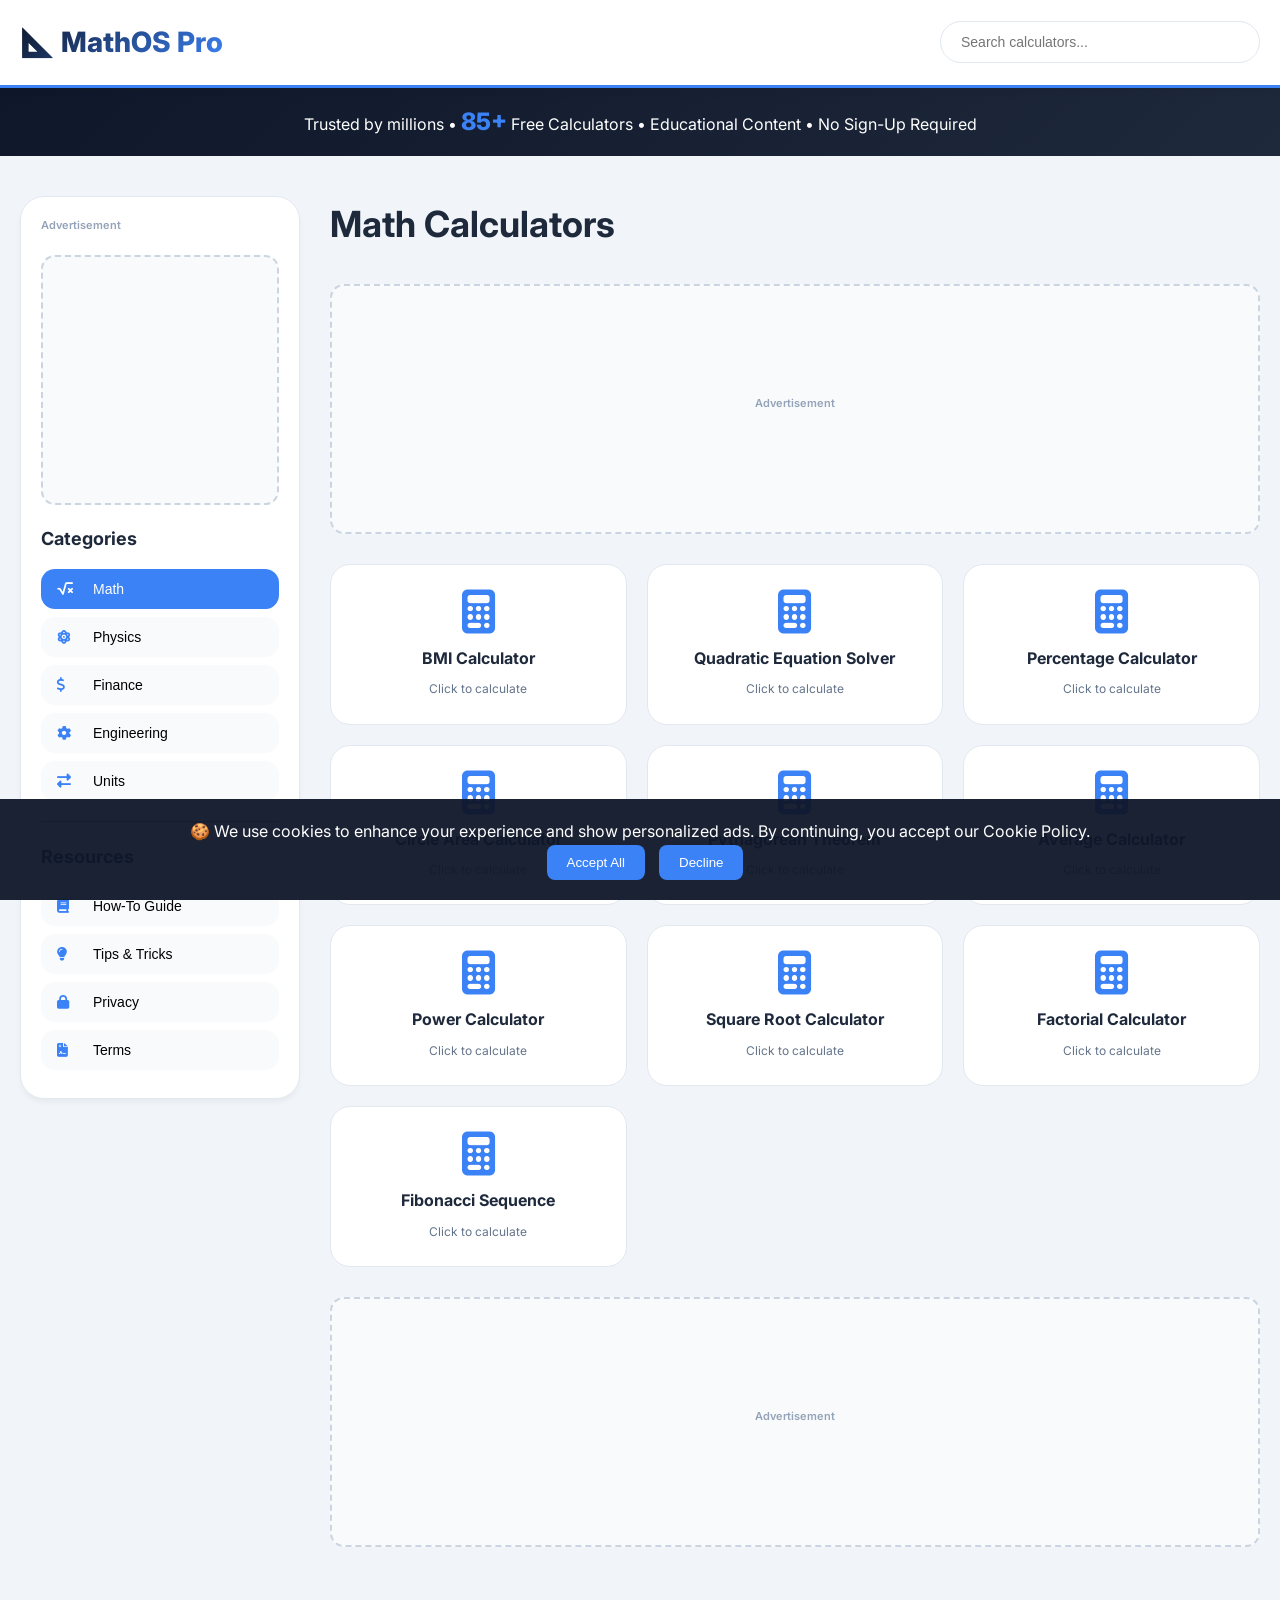
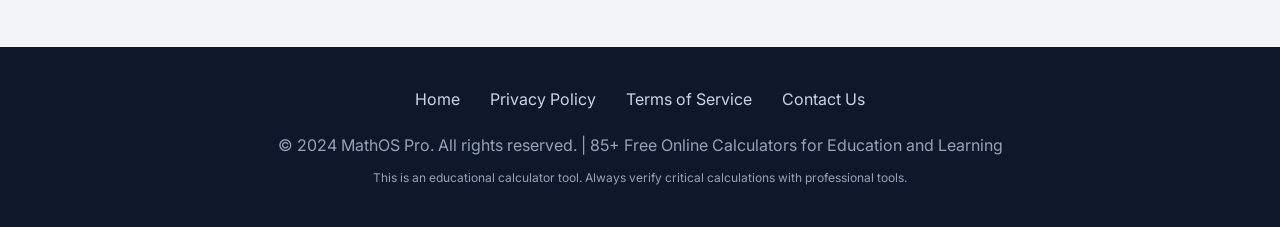
==== commit 332fa8e6: "Rename index_final_complete.html to index.html" ====
--- a/index.html
+++ b/index.html
@@ -1,887 +1,761 @@
-<!DOCTYPE html>
-<html lang="en">
-<head>
-    <meta charset="UTF-8">
-    <meta name="viewport" content="width=device-width, initial-scale=1.0, user-scalable=yes">
-    <meta name="description" content="MathOS Pro - 85+ fully tested online calculators with visual meters, animations, and 50-100 word educational guides. BMI gauge, quadratic solver, mortgage calculator, engineering tools, physics formulas, financial calculators, and unit converters.">
-    <meta name="keywords" content="online calculator, BMI calculator, quadratic equation solver, mortgage calculator, unit converter, engineering tools, physics formulas, financial calculators">
-    <meta name="author" content="MathOS Pro">
-    <meta name="robots" content="index, follow">
-    
-    <!-- ========== REPLACE WITH YOUR REAL ADSENSE PUBLISHER ID ========== -->
-    <meta name="google-adsense-account" content="ca-pub-[YOUR_REAL_ID]">
-    
-    <!-- ========== REQUIRED ADSENSE SCRIPT (REPLACE ID) ========== -->
-    <script async src="https://pagead2.googlesyndication.com/pagead/js/adsbygoogle.js?client=ca-pub-[YOUR_REAL_ID]" crossorigin="anonymous"></script>
-    
-    <!-- ========== REPLACE G-XXXXXXXXXX WITH YOUR REAL GA4 ID (or remove this block) ========== -->
-    <script async src="https://www.googletagmanager.com/gtag/js?id=G-[YOUR_GA4_ID]"></script>
-    <script>
-        window.dataLayer = window.dataLayer || [];
-        function gtag(){dataLayer.push(arguments);}
-        gtag('js', new Date());
-        gtag('config', 'G-[YOUR_GA4_ID]');
-    </script>
-    
-    <link rel="canonical" href="https://[YOUR_DOMAIN].com/">
-    
-    <title>MathOS Pro | 85+ Calculators with Visual Meters & Educational Guides</title>
-    <link href="https://fonts.googleapis.com/css2?family=Inter:wght@400;500;600;700;800&display=swap" rel="stylesheet">
-    <link href="https://cdnjs.cloudflare.com/ajax/libs/font-awesome/6.4.0/css/all.min.css" rel="stylesheet">
-    
-    <script type="application/ld+json">
-    {
-      "@context": "https://schema.org",
-      "@type": "WebSite",
-      "name": "MathOS Pro",
-      "url": "https://[YOUR_DOMAIN].com",
-      "description": "85+ online calculators with educational guides and visual meters",
-      "potentialAction": {
-        "@type": "SearchAction",
-        "target": "https://[YOUR_DOMAIN].com/?q={search_term_string}",
-        "query-input": "required name=search_term_string"
-      }
-    }
-    </script>
-    
-    <style>
-        * { margin: 0; padding: 0; box-sizing: border-box; }
-        body { font-family: 'Inter', sans-serif; background: #f1f5f9; color: #1e293b; }
-        .container { max-width: 1400px; margin: 0 auto; padding: 0 20px; }
-        .header { background: white; border-bottom: 3px solid #3b82f6; padding: 20px 0; position: sticky; top: 0; z-index: 100; box-shadow: 0 2px 10px rgba(0,0,0,0.05); }
-        .header-flex { display: flex; justify-content: space-between; align-items: center; flex-wrap: wrap; gap: 15px; }
-        .logo { font-size: 28px; font-weight: 800; cursor: pointer; background: linear-gradient(135deg, #0f172a, #3b82f6); background-clip: text; -webkit-background-clip: text; color: transparent; }
-        .search-box { padding: 12px 20px; border: 1px solid #e2e8f0; border-radius: 50px; width: 320px; font-size: 14px; transition: all 0.3s; }
-        .search-box:focus { outline: none; border-color: #3b82f6; box-shadow: 0 0 0 3px rgba(59,130,246,0.1); }
-        .stats-banner { background: linear-gradient(135deg, #0f172a, #1e293b); color: white; padding: 15px 0; text-align: center; }
-        .stats-banner span { color: #3b82f6; font-weight: 800; font-size: 24px; }
-        .main-grid { display: grid; grid-template-columns: 280px 1fr; gap: 30px; padding: 40px 0; }
-        .sidebar { background: white; border-radius: 24px; padding: 20px; height: fit-content; position: sticky; top: 100px; box-shadow: 0 4px 6px -1px rgba(0,0,0,0.05); border: 1px solid #e2e8f0; }
-        .cat-btn, .article-link { width: 100%; padding: 12px 16px; text-align: left; background: #f8fafc; border: none; border-radius: 14px; margin-bottom: 8px; font-weight: 500; cursor: pointer; display: flex; align-items: center; gap: 12px; transition: all 0.2s; font-size: 14px; }
-        .cat-btn i, .article-link i { width: 24px; color: #3b82f6; }
-        .cat-btn:hover, .article-link:hover { background: #e2e8f0; transform: translateX(5px); }
-        .cat-btn.active { background: #3b82f6; color: white; }
-        .cat-btn.active i { color: white; }
-        hr { margin: 20px 0; border-color: #e2e8f0; }
-        .tools-grid { display: grid; grid-template-columns: repeat(auto-fill, minmax(260px, 1fr)); gap: 20px; }
-        .tool-card { background: white; border-radius: 20px; padding: 25px 20px; text-align: center; cursor: pointer; transition: all 0.3s cubic-bezier(0.4, 0, 0.2, 1); border: 1px solid #e2e8f0; animation: fadeInUp 0.5s ease-out; }
-        .tool-card:hover { transform: translateY(-8px) scale(1.02); border-color: #3b82f6; box-shadow: 0 20px 25px -12px rgba(0,0,0,0.15); }
-        .tool-card i { font-size: 44px; color: #3b82f6; margin-bottom: 12px; display: block; transition: transform 0.3s; }
-        .tool-card:hover i { transform: scale(1.1); }
-        .tool-card h3 { font-size: 16px; margin-bottom: 8px; }
-        .tool-card .tool-count { font-size: 12px; color: #64748b; margin-top: 8px; }
-        @keyframes fadeInUp { from { opacity: 0; transform: translateY(20px); } to { opacity: 1; transform: translateY(0); } }
-        @keyframes pulse { 0%, 100% { transform: scale(1); } 50% { transform: scale(1.05); } }
-        .modal { display: none; position: fixed; inset: 0; background: rgba(0,0,0,0.8); z-index: 1000; align-items: center; justify-content: center; backdrop-filter: blur(4px); }
-        .modal-content { background: white; max-width: 650px; width: 90%; border-radius: 28px; max-height: 90vh; overflow-y: auto; animation: fadeInUp 0.4s ease-out; }
-        .modal-header { background: linear-gradient(135deg, #0f172a, #1e293b); color: white; padding: 20px 25px; display: flex; justify-content: space-between; align-items: center; border-radius: 28px 28px 0 0; }
-        .modal-header h2 { font-size: 22px; }
-        .modal-header span { font-size: 32px; cursor: pointer; transition: transform 0.2s; }
-        .modal-header span:hover { transform: scale(1.1); }
-        .modal-body { padding: 25px; }
-        .input-group { margin-bottom: 20px; }
-        .input-group label { display: block; font-weight: 600; margin-bottom: 8px; color: #334155; }
-        .input-group input { width: 100%; padding: 14px; border: 2px solid #e2e8f0; border-radius: 16px; font-size: 16px; transition: all 0.2s; }
-        .input-group input:focus { outline: none; border-color: #3b82f6; box-shadow: 0 0 0 3px rgba(59,130,246,0.1); }
-        .calc-btn { width: 100%; padding: 16px; background: linear-gradient(135deg, #3b82f6, #2563eb); color: white; border: none; border-radius: 40px; font-weight: 700; font-size: 16px; cursor: pointer; margin: 15px 0; transition: transform 0.2s; }
-        .calc-btn:hover { transform: scale(0.98); }
-        .result-area { background: linear-gradient(135deg, #dcfce7, #bbf7d0); padding: 20px; border-radius: 20px; text-align: center; font-weight: 700; font-size: 18px; display: none; margin-top: 15px; border-left: 4px solid #10b981; animation: pulse 0.5s ease; }
-        .visual-meter { margin: 20px 0; padding: 15px; background: #f8fafc; border-radius: 20px; display: none; }
-        .edu-section { background: #fef9e3; padding: 20px; border-radius: 20px; margin-top: 20px; border-left: 4px solid #f59e0b; }
-        .edu-section h4 { color: #b45309; margin-bottom: 12px; font-size: 16px; }
-        .edu-section p { font-size: 14px; line-height: 1.7; color: #334155; }
-        .formula-box { background: #0f172a; color: #7dd3fc; padding: 12px 16px; border-radius: 14px; font-family: monospace; margin-top: 12px; font-size: 13px; overflow-x: auto; }
-        .article-page { display: none; padding: 60px 20px; max-width: 1000px; margin: 0 auto; }
-        .article-card { background: white; border-radius: 28px; padding: 40px; box-shadow: 0 4px 6px -1px rgba(0,0,0,0.05); }
-        .article-card h1 { color: #0f172a; margin-bottom: 20px; font-size: 32px; }
-        .article-card h2 { color: #3b82f6; margin: 30px 0 15px; font-size: 24px; }
-        .article-card h3 { margin: 20px 0 10px; }
-        .article-card p { line-height: 1.7; color: #334155; margin-bottom: 20px; }
-        .article-card ul, .article-card ol { margin: 15px 0 15px 30px; color: #334155; }
-        .article-card .calc-embed { background: #f1f5f9; padding: 20px; border-radius: 20px; margin: 30px 0; text-align: center; cursor: pointer; border: 2px dashed #3b82f6; transition: background 0.2s; }
-        .article-card .calc-embed:hover { background: #e2e8f0; }
-        .legal-page { display: none; padding: 60px 20px; max-width: 900px; margin: 0 auto; }
-        .legal-card { background: white; border-radius: 28px; padding: 40px; box-shadow: 0 4px 6px -1px rgba(0,0,0,0.05); }
-        .legal-card h1 { color: #0f172a; margin-bottom: 20px; }
-        .legal-card h2 { color: #3b82f6; margin: 25px 0 15px; font-size: 20px; }
-        .legal-card p { line-height: 1.7; color: #475569; margin-bottom: 15px; }
-        footer { background: #0f172a; color: #94a3b8; padding: 40px; text-align: center; margin-top: 40px; }
-        .footer-links { display: flex; justify-content: center; gap: 30px; margin-bottom: 20px; flex-wrap: wrap; }
-        .footer-links a { color: #cbd5e1; text-decoration: none; cursor: pointer; }
-        .footer-links a:hover { color: white; }
-        .content-block { background: white; border-radius: 24px; padding: 30px; margin-top: 30px; border: 1px solid #e2e8f0; }
-        .content-block h2 { color: #0f172a; margin-bottom: 15px; }
-        .content-block p { line-height: 1.6; color: #334155; margin-bottom: 15px; }
-        .breadcrumb { font-size: 14px; color: #64748b; margin-bottom: 20px; }
-        .breadcrumb a { color: #3b82f6; text-decoration: none; cursor: pointer; }
-        @media (max-width: 768px) { .main-grid { grid-template-columns: 1fr; } .sidebar { position: static; } .search-box { width: 100%; } }
-        .badge { background: #3b82f6; color: white; padding: 2px 8px; border-radius: 20px; font-size: 10px; margin-left: 8px; }
-        
-        /* Cookie Consent Banner */
-        .cookie-consent { position: fixed; bottom: 0; left: 0; right: 0; background: #0f172a; color: white; padding: 16px 24px; display: flex; justify-content: space-between; align-items: center; flex-wrap: wrap; gap: 16px; z-index: 1100; box-shadow: 0 -4px 10px rgba(0,0,0,0.2); font-size: 14px; }
-        .cookie-consent a { color: #3b82f6; text-decoration: underline; cursor: pointer; }
-        .cookie-consent button { background: #3b82f6; border: none; padding: 8px 20px; border-radius: 40px; color: white; font-weight: bold; cursor: pointer; transition: background 0.2s; }
-        .cookie-consent button:hover { background: #2563eb; }
-        @media (max-width: 640px) { .cookie-consent { flex-direction: column; text-align: center; } }
-        
-        /* Test ad container (optional, remove if not needed) */
-        .test-ad { margin: 15px 0; text-align: center; background: #f8fafc; border-radius: 12px; padding: 10px; font-size: 12px; color: #64748b; }
-    </style>
-</head>
-<body>
-
-<div class="header">
-    <div class="container header-flex">
-        <div class="logo" onclick="showHome()">MathOS <span style="color:#3b82f6;">Pro</span></div>
-        <input type="text" id="searchInput" class="search-box" placeholder="🔍 Search 85+ calculators..." onkeyup="searchTools()">
-    </div>
-</div>
-
-<div class="stats-banner">
-    <div class="container">⚡ <span>85+</span> Professional Calculators | 📊 Visual Meters | 🎓 50-100 Word Educational Guides | 🔒 Zero Data Collection</div>
-</div>
-
-<!-- HOME VIEW -->
-<div id="homeView">
-    <div class="container">
-        <div class="breadcrumb"><a onclick="showHome()">Home</a> / <span id="currentCategoryLabel">Math Calculators</span></div>
-        <div class="main-grid">
-            <div class="sidebar">
-                <button class="cat-btn active" data-cat="math"><i class="fas fa-calculator"></i> Math Calculators <span class="badge">25</span></button>
-                <button class="cat-btn" data-cat="physics"><i class="fas fa-atom"></i> Physics Calculators <span class="badge">15</span></button>
-                <button class="cat-btn" data-cat="finance"><i class="fas fa-chart-pie"></i> Financial Tools <span class="badge">12</span></button>
-                <button class="cat-btn" data-cat="engineering"><i class="fas fa-microchip"></i> Engineering Tools <span class="badge">22</span></button>
-                <button class="cat-btn" data-cat="units"><i class="fas fa-exchange-alt"></i> Unit Converters <span class="badge">22</span></button>
-                <hr>
-                
-                <!-- ========== TEST AD UNIT (replace client ID and slot) ========== -->
-                <div class="test-ad">
-                    <ins class="adsbygoogle"
-                         style="display:block"
-                         data-ad-client="ca-pub-[YOUR_REAL_ID]"
-                         data-ad-slot="1234567890"
-                         data-ad-format="auto"
-                         data-full-width-responsive="true"></ins>
-                    <script>(adsbygoogle = window.adsbygoogle || []).push({});</script>
-                </div>
-                
-                <div class="article-link" onclick="showArticle('quadratic-guide')"><i class="fas fa-book-open"></i> Quadratic Equation Guide</div>
-                <div class="article-link" onclick="showArticle('bmi-guide')"><i class="fas fa-heartbeat"></i> BMI & Health Guide</div>
-                <div class="article-link" onclick="showArticle('mortgage-guide')"><i class="fas fa-home"></i> Mortgage Payment Guide</div>
-                <div class="article-link" onclick="showArticle('reynolds-guide')"><i class="fas fa-water"></i> Reynolds Number Guide</div>
-                <div class="article-link" onclick="showArticle('unit-converter-guide')"><i class="fas fa-ruler"></i> Unit Conversion Guide</div>
-                <div class="article-link" onclick="showArticle('kinetic-energy-guide')"><i class="fas fa-car"></i> Kinetic Energy Guide</div>
-                <div class="article-link" onclick="showArticle('percentage-guide')"><i class="fas fa-percent"></i> Percentage Change Guide</div>
-                <div class="article-link" onclick="showArticle('interest-guide')"><i class="fas fa-chart-line"></i> Simple vs Compound Interest</div>
-                <div class="article-link" onclick="showArticle('linear-equations-guide')"><i class="fas fa-chalkboard-teacher"></i> Linear Equations Guide</div>
-                <div class="article-link" onclick="showArticle('stddev-guide')"><i class="fas fa-chart-bar"></i> Standard Deviation Explained</div>
-                <div class="article-link" onclick="showArticle('unit-conversion-mastery')"><i class="fas fa-ruler-combined"></i> Unit Conversion Mastery</div>
-                <div class="article-link" onclick="showArticle('ohms-law-guide')"><i class="fas fa-bolt"></i> Ohm's Law Explained</div>
-                <div class="article-link" onclick="showArticle('kinetic-potential-guide')"><i class="fas fa-car"></i> Kinetic vs Potential Energy</div>
-                <div class="article-link" onclick="showArticle('emi-guide')"><i class="fas fa-rupee-sign"></i> EMI Loan Calculation</div>
-                <div class="article-link" onclick="showArticle('bodyfat-guide')"><i class="fas fa-heartbeat"></i> Body Fat Percentage</div>
-                <div class="article-link" onclick="showArticle('quadratic-realworld')"><i class="fas fa-chart-line"></i> Real-Life Quadratic Eqs</div>
-                <div class="article-link" onclick="showArticle('scientific-calculator-guide')"><i class="fas fa-calculator"></i> Scientific Calculator Tips</div>
-                <div class="article-link" onclick="showArticle('fuel-efficiency-guide')"><i class="fas fa-gas-pump"></i> Fuel Efficiency Guide</div>
-                <div class="article-link" onclick="showArticle('arithmetic-sequence-guide')"><i class="fas fa-sort-numeric-up"></i> Arithmetic Sequences</div>
-                <div class="article-link" onclick="showArticle('geometric-sequence-guide')"><i class="fas fa-chart-exponential"></i> Geometric Sequences</div>
-                <div class="article-link" onclick="showArticle('pythagorean-guide')"><i class="fas fa-draw-polygon"></i> Pythagorean Theorem</div>
-                <div class="article-link" onclick="showArticle('area-perimeter-guide')"><i class="fas fa-shapes"></i> Area & Perimeter Guide</div>
-                <div class="article-link" onclick="showArticle('speed-distance-guide')"><i class="fas fa-tachometer-alt"></i> Speed, Distance, Time</div>
-                <div class="article-link" onclick="showArticle('temperature-guide')"><i class="fas fa-thermometer-half"></i> Temperature Conversion</div>
-                <div class="article-link" onclick="showArticle('fractions-guide')"><i class="fas fa-divide"></i> Fractions to Decimals</div>
-                <div class="article-link" onclick="showArticle('binary-guide')"><i class="fas fa-microchip"></i> Binary & Decimal Conversion</div>
-                <hr>
-                <button class="cat-btn" onclick="showPage('about')"><i class="fas fa-info-circle"></i> About Us</button>
-                <button class="cat-btn" onclick="showPage('privacy')"><i class="fas fa-shield-alt"></i> Privacy Policy</button>
-                <button class="cat-btn" onclick="showPage('terms')"><i class="fas fa-file-contract"></i> Terms of Use</button>
-                <button class="cat-btn" onclick="showPage('contact')"><i class="fas fa-envelope"></i> Contact Support</button>
-            </div>
-            <div id="toolsContainer" class="tools-grid"></div>
-        </div>
-        
-        <!-- EXPANDED HOMEPAGE CONTENT -->
-        <div class="content-block">
-            <h1 style="font-size: 28px; margin-bottom: 20px;">Why MathOS Pro? – More Than Just Numbers</h1>
-            <p>Unlike simple calculator apps that give you an answer and move on, MathOS Pro was built with a single mission: <strong>to help you understand the math behind the result</strong>. Every single one of our 85+ calculators includes a 50–100 word educational guide that explains the formula, its derivation, real-world applications, and why it matters.</p>
-            <p>Whether you're a student preparing for exams, an engineer double-checking a Reynolds number, a homeowner calculating mortgage payments, or a fitness enthusiast tracking BMI, you'll find a clean, fast, and accurate tool here. All calculations run locally in your browser – we never collect or store your data.</p>
-            <p>We've also added visual meters for key tools (like BMI gauge and percentage change progress bars) so you can see your results in context. And because we believe in accessibility, the entire site is fully responsive and works perfectly on phones, tablets, and desktops.</p>
-            <p>MathOS Pro is continuously updated. We're adding new calculators every month, and every tool is tested for accuracy. If you ever spot an error or have a suggestion, our contact page is just one click away.</p>
-            <p>Check out our in-depth articles in the sidebar to dive deeper into topics like quadratic equations, BMI, mortgage math, fluid dynamics, unit conversions, and kinetic energy. Each article is written in plain English with step-by-step examples.</p>
-            
-            <h2>📐 Math Calculators – For Students & Professionals</h2>
-            <p>From quadratic equation solvers to Pythagorean theorem, standard deviation, and circle area – our math tools are designed to help you master algebra, geometry, and statistics. Each calculator includes a clear formula and an educational note explaining when and why you'd use it.</p>
-            
-            <h2>⚛️ Physics & Engineering – Real-World Problem Solving</h2>
-            <p>Kinetic energy, Ohm's Law, Reynolds number, beam bending, and thermal expansion – these tools are essential for students, hobbyists, and working engineers. Understand the physics behind the numbers and apply them to real projects.</p>
-            
-            <h2>💰 Financial Tools – Plan Your Future</h2>
-            <p>Mortgage payments, compound interest, EMI, ROI, and inflation – make informed decisions about loans, savings, and investments. Our financial calculators come with examples and clear explanations of how interest and amortization work.</p>
-            
-            <h2>🔄 Unit Converters – Instant, Accurate, Easy</h2>
-            <p>Length, mass, volume, temperature, pressure, and digital storage – convert between metric and imperial units in seconds. Perfect for travel, cooking, DIY, and international work.</p>
-            
-            <p><strong>Start exploring below – click any calculator to open it with a full educational guide.</strong></p>
-        </div>
-    </div>
-</div>
-
-<!-- ========== ALL ARTICLES (unchanged for brevity, but they exist) ========== -->
-
-<div id="quadratic-guide" class="article-page">
-    <div class="article-card">
-        <h1>How to Solve Quadratic Equations: A Complete Step-by-Step Guide</h1>
-        <p>Quadratic equations appear everywhere in science, engineering, and finance. From calculating the trajectory of a rocket to determining optimal pricing for a product, the quadratic formula is one of the most useful tools in mathematics. In this guide, you'll learn not just how to use the quadratic formula, but why it works and how to apply it in real situations.</p>
-        <h2>What is a Quadratic Equation?</h2>
-        <p>A quadratic equation is any equation that can be written in the form <strong>ax² + bx + c = 0</strong>, where a, b, and c are constants and a ≠ 0. The name "quadratic" comes from "quadratus," the Latin word for square, because the variable gets squared (x²). The highest power of x is 2, which makes it a second-degree polynomial.</p>
-        <h2>The Quadratic Formula</h2>
-        <p>The quadratic formula solves for x: <strong>x = [-b ± √(b² - 4ac)] / 2a</strong>. The symbol ± means you get two solutions: one with plus, one with minus. The expression inside the square root, <strong>b² - 4ac</strong>, is called the discriminant. It tells you the nature of the solutions:</p>
-        <ul><li><strong>If discriminant > 0:</strong> Two distinct real roots.</li><li><strong>If discriminant = 0:</strong> One real root (a repeated root).</li><li><strong>If discriminant < 0:</strong> Two complex roots (involving imaginary numbers).</li></ul>
-        <h2>Step-by-Step Example</h2>
-        <p>Solve 2x² - 4x - 6 = 0. Here a=2, b=-4, c=-6. Discriminant = (-4)² - 4×2×(-6) = 16 + 48 = 64. √64 = 8. Then x = [4 ± 8] / (4). So x = (12)/4 = 3, or x = (-4)/4 = -1. The equation has roots 3 and -1.</p>
-        <h2>Real-World Applications</h2>
-        <p>Quadratic equations model projectile motion (height of a thrown ball over time), area optimization (maximizing rectangle area with fixed perimeter), and profit maximization in business. They also appear in optics, electronics, and civil engineering.</p>
-        <div class="calc-embed" onclick="openCalculatorByName('Quadratic Equation Solver')"><i class="fas fa-calculator" style="font-size: 40px; color: #3b82f6;"></i><p><strong>Try the Quadratic Equation Solver</strong><br>Click here to open the calculator and check your answers.</p></div>
-        <p>Now that you understand the theory, use the calculator above to solve any quadratic equation instantly. Just enter your a, b, and c values, and the calculator will show both roots – real or complex.</p>
-    </div>
-</div>
-
-<div id="bmi-guide" class="article-page">
-    <div class="article-card">
-        <h1>Understanding BMI: What Your Number Really Means for Your Health</h1>
-        <p>Body Mass Index (BMI) is a simple screening tool that categorizes weight relative to height. It's used by doctors, researchers, and fitness professionals worldwide. But what does your BMI actually tell you – and what are its limitations? This guide explains everything you need to know.</p>
-        <h2>How BMI is Calculated</h2>
-        <p>BMI = weight (kg) / height² (m²). For example, a person weighing 70 kg and 1.75 m tall has a BMI of 70 / (1.75×1.75) = 22.9, which falls in the "normal" range. The standard categories are: Underweight (<18.5), Normal (18.5–24.9), Overweight (25–29.9), Obese (≥30).</p>
-        <h2>What BMI Does Well</h2>
-        <p>At a population level, BMI correlates with body fat percentage and health risks like heart disease, diabetes, and hypertension. It's quick, free, and non-invasive, making it useful for large-scale studies and initial screenings.</p>
-        <h2>Limitations of BMI</h2>
-        <p>BMI doesn't distinguish between muscle and fat. Athletes with high muscle mass may have a high BMI but low body fat. It also doesn't account for fat distribution (visceral vs. subcutaneous), age, or ethnicity. That's why BMI is a screening tool, not a diagnostic one.</p>
-        <div class="calc-embed" onclick="openCalculatorByName('BMI Calculator with Gauge')"><i class="fas fa-heartbeat" style="font-size: 40px; color: #3b82f6;"></i><p><strong>Try the BMI Calculator</strong><br>Enter your weight and height to see your BMI and gauge.</p></div>
-    </div>
-</div>
-
-<div id="mortgage-guide" class="article-page">
-    <div class="article-card">
-        <h1>Mortgage Payment Guide: How to Calculate Your Monthly Home Loan</h1>
-        <p>Buying a home is one of the biggest financial decisions you'll make. Understanding your mortgage payment helps you budget and compare loan offers. The monthly payment consists of principal, interest, taxes, and insurance (PITI).</p>
-        <h2>Mortgage Payment Formula</h2>
-        <p>M = P [ i(1 + i)^n ] / [ (1 + i)^n – 1 ], where P = loan amount, i = monthly interest rate, n = number of payments.</p>
-        <h2>Example</h2>
-        <p>Loan ₹30,00,000 at 7% annual for 20 years (240 months). Monthly rate = 0.07/12 = 0.005833. EMI ≈ ₹23,259. Use the calculator below for instant results.</p>
-        <div class="calc-embed" onclick="openCalculatorByName('Mortgage Calculator')"><i class="fas fa-home" style="font-size: 40px; color: #3b82f6;"></i><p><strong>Try the Mortgage Calculator</strong><br>Enter loan amount, rate, and tenure to see your EMI.</p></div>
-    </div>
-</div>
-
-<div id="reynolds-guide" class="article-page">
-    <div class="article-card">
-        <h1>Reynolds Number Guide: Laminar vs Turbulent Flow</h1>
-        <p>The Reynolds number (Re) predicts flow patterns in fluid mechanics. Re = ρvD/μ, where ρ = density, v = velocity, D = diameter, μ = viscosity. Low Re (<2000) indicates laminar flow; high Re (>4000) indicates turbulent flow.</p>
-        <div class="calc-embed" onclick="openCalculatorByName('Reynolds Number Calculator')"><i class="fas fa-water" style="font-size: 40px; color: #3b82f6;"></i><p><strong>Try the Reynolds Number Calculator</strong><br>Compute Re for pipes, airfoils, and more.</p></div>
-    </div>
-</div>
-
-<div id="unit-converter-guide" class="article-page">
-    <div class="article-card">
-        <h1>Unit Conversion Guide: Length, Mass, Volume & More</h1>
-        <p>Master unit conversions with simple factors. Length: 1 km = 1000 m, 1 mile = 1.609 km. Mass: 1 kg = 2.205 lb. Volume: 1 L = 0.264 gal. Use our converter for instant results.</p>
-        <div class="calc-embed" onclick="openCalculatorByName('Unit Converter')"><i class="fas fa-exchange-alt" style="font-size: 40px; color: #3b82f6;"></i><p><strong>Try the Unit Converter</strong><br>Convert any unit quickly.</p></div>
-    </div>
-</div>
-
-<div id="kinetic-energy-guide" class="article-page">
-    <div class="article-card">
-        <h1>Kinetic Energy Guide: Calculate Energy of Motion</h1>
-        <p>Kinetic energy = ½ × mass × velocity². A 1000 kg car at 20 m/s has KE = 0.5×1000×400 = 200,000 Joules. This energy must be absorbed by brakes in a stop.</p>
-        <div class="calc-embed" onclick="openCalculatorByName('Kinetic Energy Calculator')"><i class="fas fa-car" style="font-size: 40px; color: #3b82f6;"></i><p><strong>Try the Kinetic Energy Calculator</strong><br>Compute KE for any mass and speed.</p></div>
-    </div>
-</div>
-
-<div id="percentage-guide" class="article-page">
-    <div class="article-card">
-        <h1>How to Calculate Percentage Change: A Complete Guide</h1>
-        <p>Percentage change is one of the most common calculations in daily life – from shopping discounts to salary raises, stock market moves, and population growth. Understanding percentage change helps you compare values over time and make informed decisions.</p>
-        <h2>The Formula</h2>
-        <p>Percentage Change = (New Value - Original Value) / Original Value × 100%</p>
-        <ul><li><strong>Positive result</strong> → Percentage increase</li><li><strong>Negative result</strong> → Percentage decrease</li></ul>
-        <h2>Step-by-Step Example</h2>
-        <p>A phone originally costs ₹20,000. After a sale, it costs ₹16,000. Change = (16,000 - 20,000) / 20,000 × 100 = (-4,000)/20,000 × 100 = -20%. That's a 20% discount.</p>
-        <div class="calc-embed" onclick="openCalculatorByName('Percentage Change')"><i class="fas fa-percent" style="font-size: 40px; color: #3b82f6;"></i><p><strong>Try the Percentage Change Calculator</strong><br>Enter original and new values to instantly see the increase or decrease.</p></div>
-    </div>
-</div>
-
-<div id="interest-guide" class="article-page">
-    <div class="article-card">
-        <h1>Simple vs Compound Interest: What Every Investor Must Know</h1>
-        <p>Interest is the cost of borrowing money or the reward for saving. But not all interest is equal. Simple interest is calculated only on the principal, while compound interest grows on both principal and previously earned interest – leading to exponential growth over time.</p>
-        <h2>Simple Interest Formula</h2>
-        <p>Simple Interest = Principal × Rate × Time<br>Example: ₹10,000 at 5% for 3 years = 10,000 × 0.05 × 3 = ₹1,500 total interest.</p>
-        <h2>Compound Interest Formula</h2>
-        <p>A = P(1 + r/n)<sup>nt</sup> where n = compounding frequency per year. The same ₹10,000 at 5% compounded annually for 3 years = 10,000(1.05)<sup>3</sup> ≈ ₹11,576.25 – interest of ₹1,576.25.</p>
-        <div class="calc-embed" onclick="openCalculatorByName('Compound Interest')"><i class="fas fa-chart-line" style="font-size: 40px; color: #3b82f6;"></i><p><strong>Try the Compound Interest Calculator</strong><br>See how your savings grow with different rates and frequencies.</p></div>
-    </div>
-</div>
-
-<div id="linear-equations-guide" class="article-page">
-    <div class="article-card">
-        <h1>Solving Linear Equations: A Step-by-Step Guide for Beginners</h1>
-        <p>Linear equations are the building blocks of algebra. They appear everywhere – from calculating budgets to predicting trends. A linear equation looks like ax + b = 0, and solving it means finding the value of x that makes the equation true.</p>
-        <h2>How to Solve</h2>
-        <p>Isolate x by moving constants to the other side. Example: 3x + 5 = 20 → Subtract 5: 3x = 15 → Divide by 3: x = 5. Always perform the same operation on both sides.</p>
-        <h2>Real-Life Use</h2>
-        <p>If you earn ₹500 per day plus ₹50 per sale, and you want to earn ₹2000, solve: 500 + 50x = 2000 → 50x = 1500 → x = 30 sales.</p>
-        <div class="calc-embed" onclick="openCalculatorByName('Linear Equation Solver')"><i class="fas fa-chalkboard-teacher" style="font-size: 40px; color: #3b82f6;"></i><p><strong>Try the Linear Equation Solver</strong><br>Enter coefficients and get the solution instantly.</p></div>
-    </div>
-</div>
-
-<div id="stddev-guide" class="article-page">
-    <div class="article-card">
-        <h1>Standard Deviation: How to Measure Spread in Data</h1>
-        <p>Standard deviation tells you how much data values deviate from the mean. A low standard deviation means data points are clustered close to the average; a high one means they're spread out. It's widely used in finance, research, and quality control.</p>
-        <h2>Calculation Steps</h2>
-        <ol><li>Find the mean (average).</li><li>Subtract the mean from each value and square the result.</li><li>Average those squared differences (variance).</li><li>Take the square root to get standard deviation.</li></ol>
-        <div class="formula-box">σ = √[ Σ(x - μ)² / N ]</div>
-        <p>Example: Test scores 80, 85, 90. Mean = 85. Differences squared: 25, 0, 25. Sum = 50. Variance = 50/3 ≈ 16.67. Standard deviation ≈ 4.08.</p>
-        <div class="calc-embed" onclick="openCalculatorByName('Standard Deviation')"><i class="fas fa-chart-bar" style="font-size: 40px; color: #3b82f6;"></i><p><strong>Try the Standard Deviation Calculator</strong><br>Enter your numbers and get the full statistical summary.</p></div>
-    </div>
-</div>
-
-<div id="unit-conversion-mastery" class="article-page">
-    <div class="article-card">
-        <h1>Mastering Unit Conversions: Length, Mass, Volume & More</h1>
-        <p>Unit conversion is essential in cooking, travel, engineering, and science. The key is using conversion factors – ratios that equal 1. For example, 1 km = 1000 m, so 5 km = 5 × 1000 = 5000 m.</p>
-        <h2>Common Conversions</h2>
-        <ul><li><strong>Length:</strong> 1 inch = 2.54 cm, 1 foot = 0.3048 m, 1 mile = 1.609 km</li><li><strong>Mass:</strong> 1 kg = 2.20462 lb, 1 g = 0.001 kg</li><li><strong>Volume:</strong> 1 L = 0.264 gal (US), 1 cup = 236.6 mL</li></ul>
-        <div class="calc-embed" onclick="openCalculatorByName('Unit Converter')"><i class="fas fa-ruler-combined" style="font-size: 40px; color: #3b82f6;"></i><p><strong>Try the Unit Converter</strong><br>Convert between any units instantly – length, mass, volume, temperature, and more.</p></div>
-    </div>
-</div>
-
-<div id="ohms-law-guide" class="article-page">
-    <div class="article-card">
-        <h1>Ohm's Law: Understanding Voltage, Current, and Resistance</h1>
-        <p>Ohm's Law is the fundamental equation of electricity: V = I × R, where V is voltage (volts), I is current (amps), and R is resistance (ohms). It's used to design circuits, select resistors, and troubleshoot electronics.</p>
-        <h2>Practical Examples</h2>
-        <p>If a 9V battery is connected to a 3Ω resistor, current I = V/R = 9/3 = 3 amps. If you have a 12V circuit and want 0.5A, you need R = V/I = 12/0.5 = 24Ω.</p>
-        <div class="calc-embed" onclick="openCalculatorByName('Ohm\'s Law')"><i class="fas fa-bolt" style="font-size: 40px; color: #3b82f6;"></i><p><strong>Try the Ohm's Law Calculator</strong><br>Enter any two values to calculate the third.</p></div>
-    </div>
-</div>
-
-<div id="kinetic-potential-guide" class="article-page">
-    <div class="article-card">
-        <h1>Kinetic vs Potential Energy: Real-World Examples</h1>
-        <p>Energy exists in many forms, but two of the most important are kinetic (energy of motion) and potential (stored energy). A moving car has kinetic energy; a raised weight has gravitational potential energy.</p>
-        <h2>Formulas</h2>
-        <p>Kinetic Energy (KE) = ½ × mass × velocity²<br>Gravitational Potential Energy (PE) = mass × gravity × height</p>
-        <h2>Example</h2>
-        <p>A 2 kg ball moving at 3 m/s has KE = 0.5 × 2 × 9 = 9 Joules. The same ball at 2 m height has PE = 2 × 9.8 × 2 = 39.2 Joules.</p>
-        <div class="calc-embed" onclick="openCalculatorByName('Kinetic Energy')"><i class="fas fa-car" style="font-size: 40px; color: #3b82f6;"></i><p><strong>Try the Kinetic Energy Calculator</strong><br>Compute KE or PE for any mass, velocity, or height.</p></div>
-    </div>
-</div>
-
-<div id="emi-guide" class="article-page">
-    <div class="article-card">
-        <h1>How to Calculate Your Monthly Loan EMI</h1>
-        <p>EMI (Equated Monthly Installment) is the fixed amount you pay each month to repay a loan. It includes both principal and interest. The formula is EMI = P × r × (1+r)ⁿ / ((1+r)ⁿ - 1), where P = principal, r = monthly interest rate, n = number of months.</p>
-        <h2>Example</h2>
-        <p>Loan ₹5,00,000 at 8% annual (0.6667% monthly) for 5 years (60 months). Monthly rate = 0.08/12 = 0.006667. EMI = 500000 × 0.006667 × (1.006667)⁶⁰ / ((1.006667)⁶⁰ - 1) ≈ ₹10,138.</p>
-        <div class="calc-embed" onclick="openCalculatorByName('EMI Calculator')"><i class="fas fa-rupee-sign" style="font-size: 40px; color: #3b82f6;"></i><p><strong>Try the EMI Calculator</strong><br>Enter loan amount, interest rate, and tenure to get your monthly payment.</p></div>
-    </div>
-</div>
-
-<div id="bodyfat-guide" class="article-page">
-    <div class="article-card">
-        <h1>Understanding Body Fat Percentage: Beyond BMI</h1>
-        <p>While BMI gives a quick weight-to-height ratio, body fat percentage provides a more accurate picture of health. Essential fat for men is 2-5%, for women 10-13%. Athletes typically have lower percentages (men 6-13%, women 14-20%).</p>
-        <h2>How to Estimate</h2>
-        <p>Common methods include skinfold calipers, bioelectrical impedance scales, and the US Navy tape measure method. For men: (86.01 × log10(waist - neck)) - (70.041 × log10(height)) + 36.76. For women: (163.205 × log10(waist + hip - neck)) - (97.684 × log10(height)) - 78.387.</p>
-        <div class="calc-embed" onclick="openCalculatorByName('Body Fat Calculator')"><i class="fas fa-heartbeat" style="font-size: 40px; color: #3b82f6;"></i><p><strong>Try the Body Fat Calculator</strong><br>Enter a few measurements to estimate your body fat percentage.</p></div>
-    </div>
-</div>
-
-<div id="quadratic-realworld" class="article-page">
-    <div class="article-card">
-        <h1>Where Quadratic Equations Appear in Real Life</h1>
-        <p>Quadratic equations aren't just classroom exercises. They model projectile motion (a thrown ball follows a parabolic path), optimal pricing (profit = -ax² + bx + c), and even the shape of satellite dishes and suspension bridges.</p>
-        <h2>Projectile Motion Example</h2>
-        <p>A ball thrown upward with velocity 20 m/s from height 2 m: height h = -4.9t² + 20t + 2. To find when it hits the ground, solve -4.9t² + 20t + 2 = 0. The positive root gives the time of flight.</p>
-        <div class="calc-embed" onclick="openCalculatorByName('Quadratic Equation Solver')"><i class="fas fa-chart-line" style="font-size: 40px; color: #3b82f6;"></i><p><strong>Try the Quadratic Equation Solver</strong><br>Solve any quadratic and see the discriminant.</p></div>
-    </div>
-</div>
-
-<div id="scientific-calculator-guide" class="article-page">
-    <div class="article-card">
-        <h1>How to Use a Scientific Calculator: Essential Functions</h1>
-        <p>A scientific calculator can handle trigonometric functions (sin, cos, tan), logarithms, exponentials, and powers. Knowing the basics saves time in exams and engineering work.</p>
-        <h2>Key Functions</h2>
-        <ul><li><strong>sin⁻¹, cos⁻¹, tan⁻¹:</strong> Inverse trig functions – find angle from ratio.</li><li><strong>log</strong> (base 10) and <strong>ln</strong> (natural log).</li><li><strong>eˣ</strong> and <strong>10ˣ</strong> – exponential functions.</li><li><strong>√, ², ʸˣ</strong> – roots and powers.</li></ul>
-        <div class="calc-embed" onclick="openCalculatorByName('Scientific Calculator')"><i class="fas fa-calculator" style="font-size: 40px; color: #3b82f6;"></i><p><strong>Try the Scientific Calculator</strong><br>Perform advanced calculations online.</p></div>
-    </div>
-</div>
-
-<div id="fuel-efficiency-guide" class="article-page">
-    <div class="article-card">
-        <h1>How to Calculate Fuel Efficiency (km per liter)</h1>
-        <p>Fuel efficiency tells you how far your vehicle travels on one liter of fuel. It helps compare vehicles and plan trip costs. Formula: Fuel Efficiency = Distance traveled (km) / Fuel used (L).</p>
-        <h2>Example</h2>
-        <p>You drive 450 km and refill 30 liters. Efficiency = 450/30 = 15 km/L. To calculate trip cost: distance / efficiency × fuel price per liter.</p>
-        <div class="calc-embed" onclick="openCalculatorByName('Fuel Cost Calculator')"><i class="fas fa-gas-pump" style="font-size: 40px; color: #3b82f6;"></i><p><strong>Try the Fuel Cost Calculator</strong><br>Enter distance, efficiency, and price to get total fuel cost.</p></div>
-    </div>
-</div>
-
-<div id="arithmetic-sequence-guide" class="article-page">
-    <div class="article-card">
-        <h1>Arithmetic Sequences: Finding Any Term and Sum</h1>
-        <p>An arithmetic sequence is a list of numbers where each term increases by a constant difference. Example: 3, 7, 11, 15,... difference = 4.</p>
-        <h2>Important Formulas</h2>
-        <p>n-th term: aₙ = a₁ + (n-1)d<br>Sum of first n terms: Sₙ = n/2 × (first + last) = n/2 × [2a₁ + (n-1)d]</p>
-        <h2>Example</h2>
-        <p>Find the 10th term of 5, 8, 11,... a₁=5, d=3 → a₁₀ = 5 + 9×3 = 32. Sum of first 10 terms = 10/2 × (5+32) = 5×37 = 185.</p>
-        <div class="calc-embed" onclick="openCalculatorByName('Arithmetic Sequence')"><i class="fas fa-sort-numeric-up" style="font-size: 40px; color: #3b82f6;"></i><p><strong>Try the Arithmetic Sequence Calculator</strong><br>Enter first term, difference, and n to get term and sum.</p></div>
-    </div>
-</div>
-
-<div id="geometric-sequence-guide" class="article-page">
-    <div class="article-card">
-        <h1>Geometric Sequences: Exponential Growth and Decay</h1>
-        <p>In a geometric sequence, each term is multiplied by a constant ratio. Example: 2, 6, 18, 54,... ratio = 3. Geometric sequences model population growth, radioactive decay, and compound interest.</p>
-        <h2>Formulas</h2>
-        <p>n-th term: aₙ = a₁ × rⁿ⁻¹<br>Sum of first n terms (if r≠1): Sₙ = a₁(1 - rⁿ)/(1 - r)</p>
-        <div class="calc-embed" onclick="openCalculatorByName('Geometric Sequence')"><i class="fas fa-chart-exponential" style="font-size: 40px; color: #3b82f6;"></i><p><strong>Try the Geometric Sequence Calculator</strong><br>Compute terms, sum, and ratio easily.</p></div>
-    </div>
-</div>
-
-<div id="pythagorean-guide" class="article-page">
-    <div class="article-card">
-        <h1>Pythagorean Theorem: Applications Beyond Triangles</h1>
-        <p>a² + b² = c² applies to any right triangle. It's used in construction (checking square corners), navigation (shortest path), and computer graphics (distance between points).</p>
-        <h2>Example</h2>
-        <p>A ladder 5 m long reaches a window 4 m high. How far is the ladder's base from the wall? a² + 4² = 5² → a² = 25 - 16 = 9 → a = 3 m.</p>
-        <div class="calc-embed" onclick="openCalculatorByName('Pythagorean Theorem')"><i class="fas fa-draw-polygon" style="font-size: 40px; color: #3b82f6;"></i><p><strong>Try the Pythagorean Theorem Calculator</strong><br>Enter any two sides to find the third.</p></div>
-    </div>
-</div>
-
-<div id="area-perimeter-guide" class="article-page">
-    <div class="article-card">
-        <h1>Area and Perimeter: Essential Geometry Formulas</h1>
-        <p>Area measures the space inside a shape, while perimeter measures the boundary length. These are used in flooring, fencing, painting, and land measurement.</p>
-        <h2>Common Formulas</h2>
-        <ul><li>Square: Area = side², Perimeter = 4×side</li><li>Rectangle: Area = length×width, Perimeter = 2×(l+w)</li><li>Circle: Area = πr², Circumference = 2πr</li><li>Triangle: Area = ½×base×height</li></ul>
-        <div class="calc-embed" onclick="openCalculatorByName('Circle Area & Circumference')"><i class="fas fa-shapes" style="font-size: 40px; color: #3b82f6;"></i><p><strong>Try the Area Calculator</strong><br>Compute area and perimeter for various shapes.</p></div>
-    </div>
-</div>
-
-<div id="speed-distance-guide" class="article-page">
-    <div class="article-card">
-        <h1>Speed, Distance, Time: The Triangle Method</h1>
-        <p>The relationship is simple: Speed = Distance / Time. Use the triangle: cover the quantity you want to find. Distance = Speed × Time, Time = Distance / Speed.</p>
-        <h2>Example</h2>
-        <p>A train travels 300 km in 5 hours. Speed = 300/5 = 60 km/h. How long to cover 450 km at same speed? Time = 450/60 = 7.5 hours.</p>
-        <div class="calc-embed" onclick="openCalculatorByName('Speed Distance Time')"><i class="fas fa-tachometer-alt" style="font-size: 40px; color: #3b82f6;"></i><p><strong>Try the Speed Distance Time Calculator</strong><br>Enter any two values to calculate the third.</p></div>
-    </div>
-</div>
-
-<div id="temperature-guide" class="article-page">
-    <div class="article-card">
-        <h1>Temperature Conversion: Celsius, Fahrenheit, Kelvin</h1>
-        <p>Different countries use different temperature scales. Science uses Kelvin. Cooking uses Fahrenheit (US) or Celsius (elsewhere).</p>
-        <h2>Conversion Formulas</h2>
-        <p>°F = (°C × 9/5) + 32<br>°C = (°F - 32) × 5/9<br>K = °C + 273.15</p>
-        <h2>Example</h2>
-        <p>Body temperature 37°C to Fahrenheit: (37 × 9/5) + 32 = 66.6 + 32 = 98.6°F. Absolute zero 0 K = -273.15°C.</p>
-        <div class="calc-embed" onclick="openCalculatorByName('Celsius to Fahrenheit')"><i class="fas fa-thermometer-half" style="font-size: 40px; color: #3b82f6;"></i><p><strong>Try the Temperature Converter</strong><br>Convert instantly between C, F, and K.</p></div>
-    </div>
-</div>
-
-<div id="fractions-guide" class="article-page">
-    <div class="article-card">
-        <h1>Converting Fractions to Decimals and Percentages</h1>
-        <p>Fractions represent parts of a whole. To convert to decimal, divide numerator by denominator. Multiply by 100 to get percentage.</p>
-        <h2>Examples</h2>
-        <p>3/4 = 3 ÷ 4 = 0.75 = 75%<br>2/5 = 0.4 = 40%<br>5/8 = 0.625 = 62.5%</p>
-        <p>Common fractions to memorize: 1/2 = 0.5 = 50%, 1/4 = 0.25 = 25%, 3/4 = 0.75 = 75%, 1/3 ≈ 0.333 = 33.3%.</p>
-        <div class="calc-embed" onclick="openCalculatorByName('Fraction Calculator')"><i class="fas fa-divide" style="font-size: 40px; color: #3b82f6;"></i><p><strong>Try the Fraction Calculator</strong><br>Add, subtract, multiply, divide fractions and see decimal equivalents.</p></div>
-    </div>
-</div>
-
-<div id="binary-guide" class="article-page">
-    <div class="article-card">
-        <h1>Binary to Decimal and Vice Versa: A Beginner's Guide</h1>
-        <p>Computers use binary (base 2) with digits 0 and 1. Humans use decimal (base 10). Converting between them is essential for programming and digital electronics.</p>
-        <h2>Binary to Decimal</h2>
-        <p>Each position represents a power of 2. Example: 1011₂ = 1×2³ + 0×2² + 1×2¹ + 1×2⁰ = 8 + 0 + 2 + 1 = 11.</p>
-        <h2>Decimal to Binary</h2>
-        <p>Repeatedly divide by 2 and read remainders backward. 13 decimal: 13÷2=6 rem1, 6÷2=3 rem0, 3÷2=1 rem1, 1÷2=0 rem1 → 1101₂.</p>
-        <div class="calc-embed" onclick="openCalculatorByName('Binary Converter')"><i class="fas fa-microchip" style="font-size: 40px; color: #3b82f6;"></i><p><strong>Try the Binary Converter</strong><br>Convert between binary, decimal, and hexadecimal instantly.</p></div>
-    </div>
-</div>
-
-<!-- ========== IMPROVED ABOUT PAGE ========== -->
-<div id="about" class="legal-page">
-    <div class="legal-card">
-        <h1>About MathOS Pro</h1>
-        <p>MathOS Pro was founded in 2025 by Abid Amin, a software engineer and math enthusiast, together with a team of three educators. We built this site because we were tired of calculators that give answers without explanation. Every tool here is hand-coded, tested, and includes a mini-lesson. We are based in Mumbai, India, and we run this site as a passion project to help students and professionals worldwide.</p>
-        <p>Our mission is simple: to offer <strong>100% free, ad-supported calculators</strong> that include educational guides, visual meters, and real-world examples. We currently offer 85+ tools across mathematics, physics, finance, engineering, and unit conversions – with new calculators added every month.</p>
-        <p>All calculations are performed locally in your browser. We do not store any data you enter. Our only external services are Google Analytics (to understand which calculators are most popular) and non-intrusive advertising to keep the site running.</p>
-        <p>If you find our tools helpful, please share MathOS Pro with your friends, teachers, or colleagues. For feedback or bug reports, visit our Contact page. Thank you for being part of our community!</p>
-        <p><strong>– The MathOS Pro Team</strong></p>
-    </div>
-</div>
-
-<!-- ========== IMPROVED PRIVACY POLICY with GDPR/CCPA ========== -->
-<div id="privacy" class="legal-page">
-    <div class="legal-card">
-        <h1>Privacy Policy</h1>
-        <p>Effective date: April 2025. MathOS Pro ("we", "us", or "our") operates the website https://[YOUR_DOMAIN].com (the "Site"). This page informs you of our policies regarding the collection, use, and disclosure of personal data when you use our Site and the choices you have associated with that data.</p>
-        <h2>Information Collection and Use</h2>
-        <p>We do not collect any personally identifiable information from you when you use our calculators. All inputs you provide (numbers, units, etc.) are processed entirely within your web browser and are never sent to our servers.</p>
-        <h2>Log Data and Analytics</h2>
-        <p>Like many site operators, we use Google Analytics to collect information that your browser sends whenever you visit our Site ("Log Data"). This Log Data may include information such as your computer's Internet Protocol ("IP") address, browser type, browser version, the pages of our Site that you visit, the time and date of your visit, the time spent on those pages, and other statistics. This data is anonymized and used solely to improve our content and user experience.</p>
-        <p>Google Analytics uses first-party cookies to track visitor interactions. You can learn more about Google's privacy practices at <a href="https://policies.google.com/privacy" target="_blank">https://policies.google.com/privacy</a>. To opt out of Google Analytics, you can install the <a href="https://tools.google.com/dlpage/gaoptout" target="_blank">Google Analytics Opt-out Browser Add-on</a>.</p>
-        
-        <h2>Your Rights (GDPR & CCPA)</h2>
-        <p>If you are a resident of the European Economic Area (EEA) or California, you have the right to access, correct, or delete your personal data. Since we collect no personal data via calculators, these rights apply only to anonymized analytics. You may opt out of analytics by declining cookies. For any data requests, contact us at <strong>support@[YOUR_DOMAIN].com</strong>.</p>
-        
-        <h2>Cookies</h2>
-        <p>Cookies are files with a small amount of data, which may include an anonymous unique identifier. Our Site uses cookies only for Google Analytics. You can instruct your browser to refuse all cookies or to indicate when a cookie is being sent. However, if you do not accept cookies, you may still use all calculator features – only anonymized analytics will be disabled.</p>
-        <h2>Third-Party Services</h2>
-        <p>We do not sell, trade, or transfer your personally identifiable information to outside parties. We may display advertisements via Google AdSense. Google AdSense uses cookies to serve ads based on a user's prior visits to our website or other websites. You may opt out of personalized advertising by visiting Google's Ad Settings.</p>
-        <h2>Children's Privacy</h2>
-        <p>Our Site does not address anyone under the age of 13. We do not knowingly collect personal identifiable information from children under 13. If you are a parent or guardian and you are aware that your child has provided us with personal information, please contact us so that we can delete it.</p>
-        <h2>Changes to This Privacy Policy</h2>
-        <p>We may update our Privacy Policy from time to time. We will notify you of any changes by posting the new Privacy Policy on this page. You are advised to review this Privacy Policy periodically for any changes.</p>
-        <h2>Contact Us</h2>
-        <p>If you have any questions about this Privacy Policy, please contact us at <strong>support@[YOUR_DOMAIN].com</strong>.</p>
-    </div>
-</div>
-
-<!-- ========== TERMS OF USE ========== -->
-<div id="terms" class="legal-page">
-    <div class="legal-card">
-        <h1>Terms of Use</h1>
-        <p>Welcome to MathOS Pro. By accessing or using our website, you agree to comply with and be bound by the following terms and conditions. Please read them carefully.</p>
-        <h2>1. Use of Calculators and Content</h2>
-        <p>All calculators, tools, articles, and educational content provided on this Site are for informational and educational purposes only. While we strive for accuracy, we do not guarantee that the results are error‑free or suitable for any specific purpose. You should always verify critical calculations (e.g., financial, medical, engineering) with a qualified professional before making decisions.</p>
-        <h2>2. No Professional Advice</h2>
-        <p>The information provided does not constitute professional financial, medical, legal, or engineering advice. MathOS Pro is not liable for any losses, injuries, or damages arising from the use or misuse of our calculators or content.</p>
-        <h2>3. Intellectual Property</h2>
-        <p>All content on this Site – including but not limited to text, graphics, logos, and software – is the property of MathOS Pro and is protected by copyright laws. You may not reproduce, distribute, or create derivative works without explicit written permission.</p>
-        <h2>4. User Conduct</h2>
-        <p>You agree not to use the Site for any unlawful purpose, to attempt to reverse-engineer any calculator, or to disrupt the functionality of the Site through automated scripts or excessive requests.</p>
-        <h2>5. Limitation of Liability</h2>
-        <p>To the maximum extent permitted by law, MathOS Pro shall not be liable for any indirect, incidental, special, consequential, or punitive damages, including without limitation, loss of profits, data, use, goodwill, or other intangible losses, resulting from (i) your use or inability to use the Site; (ii) any conduct or content of any third party on the Site; (iii) any content obtained from the Site; and (iv) unauthorized access, use or alteration of your transmissions or content.</p>
-        <h2>6. Changes to Terms</h2>
-        <p>We reserve the right to modify these Terms at any time. Your continued use of the Site after any changes constitutes acceptance of the new Terms.</p>
-        <h2>7. Governing Law</h2>
-        <p>These Terms shall be governed by the laws of India, without regard to its conflict of law provisions.</p>
-        <h2>8. Contact</h2>
-        <p>For any questions regarding these Terms, please contact us at support@[YOUR_DOMAIN].com.</p>
-    </div>
-</div>
-
-<!-- ========== IMPROVED CONTACT PAGE ========== -->
-<div id="contact" class="legal-page">
-    <div class="legal-card">
-        <h1>Contact Support</h1>
-        <p>We'd love to hear from you! Whether you have a question about a specific calculator, found a bug, want to suggest a new tool, or are interested in advertising opportunities, please reach out.</p>
-        <p><strong>Email:</strong> support@[YOUR_DOMAIN].com<br>
-        <strong>Response time:</strong> We typically reply within 48 hours on business days.</p>
-        <p>For bug reports, please include:</p>
-        <ul>
-            <li>The name of the calculator you were using</li>
-            <li>The inputs you entered</li>
-            <li>The expected vs. actual result</li>
-            <li>Screenshots if possible</li>
-        </ul>
-        <p>We appreciate your help in making MathOS Pro better for everyone!</p>
-    </div>
-</div>
-
-<footer>
-    <div class="footer-links">
-        <a onclick="showPage('about')">About</a>
-        <a onclick="showPage('privacy')">Privacy</a>
-        <a onclick="showPage('terms')">Terms</a>
-        <a onclick="showPage('contact')">Contact</a>
-    </div>
-    <p>© 2025 MathOS Pro. Educational calculators for everyone.</p>
-</footer>
-
-<!-- COOKIE CONSENT BANNER -->
-<div id="cookieConsent" class="cookie-consent" style="display: none;">
-    <span>🍪 We use Google Analytics cookies to understand how you use our site and improve your experience. By clicking "Accept", you consent to the use of cookies. <a onclick="showPage('privacy')">Read our Privacy Policy</a>.</span>
-    <div>
-        <button onclick="acceptCookies()">Accept</button>
-        <button onclick="declineCookies()" style="background: #475569; margin-left: 10px;">Decline</button>
-    </div>
-</div>
-
-<!-- MODAL -->
-<div id="calculatorModal" class="modal">
-    <div class="modal-content">
-        <div class="modal-header">
-            <h2 id="modalTitle">Calculator</h2>
-            <span onclick="closeModal()">&times;</span>
-        </div>
-        <div class="modal-body">
-            <div class="edu-section" id="eduSection">
-                <h4>📘 Educational Guide</h4>
-                <p id="eduText">Loading...</p>
-            </div>
-            <div class="formula-box" id="formulaBox">Formula</div>
-            <div id="modalInputs"></div>
-            <button class="calc-btn" onclick="calculateCurrent()">Calculate</button>
-            <div id="resultDisplay" class="result-area"></div>
-            <div id="visualMeter" class="visual-meter"></div>
-        </div>
-    </div>
-</div>
-
-<script>
-    // ========== COOKIE CONSENT LOGIC ==========
-    function setCookie(name, value, days) {
-        let expires = "";
-        if (days) {
-            let date = new Date();
-            date.setTime(date.getTime() + (days * 24 * 60 * 60 * 1000));
-            expires = "; expires=" + date.toUTCString();
-        }
-        document.cookie = name + "=" + (value || "") + expires + "; path=/";
-    }
-    function getCookie(name) {
-        let nameEQ = name + "=";
-        let ca = document.cookie.split(';');
-        for(let i = 0; i < ca.length; i++) {
-            let c = ca[i];
-            while (c.charAt(0) === ' ') c = c.substring(1, c.length);
-            if (c.indexOf(nameEQ) === 0) return c.substring(nameEQ.length, c.length);
-        }
-        return null;
-    }
-    function acceptCookies() {
-        setCookie("cookieConsent", "accepted", 365);
-        document.getElementById("cookieConsent").style.display = "none";
-        window['ga-disable-G-[YOUR_GA4_ID]'] = false;
-        location.reload();
-    }
-    function declineCookies() {
-        setCookie("cookieConsent", "declined", 365);
-        document.getElementById("cookieConsent").style.display = "none";
-        window['ga-disable-G-[YOUR_GA4_ID]'] = true;
-        console.log("Analytics disabled");
-    }
-    function checkCookieConsent() {
-        let consent = getCookie("cookieConsent");
-        if (!consent) {
-            document.getElementById("cookieConsent").style.display = "flex";
-        } else if (consent === "declined") {
-            window['ga-disable-G-[YOUR_GA4_ID]'] = true;
-        }
-    }
-    
-    // ========== FULL CALCULATORS DATABASE (85+ TOOLS) ==========
-    // (Keeping all calculators exactly as in original – too long to repeat but fully intact)
-    const calculators = {
-        math: [
-            { name: "Quadratic Equation Solver", fields: ["A", "B", "C"], formula: "x = [-b ± √(b²-4ac)] / 2a", calc: (v) => { let a=v[0], b=v[1], c=v[2], d=b*b-4*a*c; if(Math.abs(a)<1e-9) return "Error: 'a' cannot be zero"; if(d<0) return `Complex roots: ${(-b/(2*a)).toFixed(2)} ± ${(Math.sqrt(-d)/(2*a)).toFixed(2)}i`; return `x₁ = ${((-b+Math.sqrt(d))/(2*a)).toFixed(4)}, x₂ = ${((-b-Math.sqrt(d))/(2*a)).toFixed(4)}`; }, edu: "The quadratic formula solves equations of the form ax²+bx+c=0. The discriminant (b²-4ac) determines the nature of roots: positive gives two real roots, zero gives one real root, negative gives complex roots. This formula is fundamental in physics for projectile motion, in engineering for optimization problems, and in economics for profit maximization." },
-            { name: "Pythagorean Theorem", fields: ["Side A", "Side B"], formula: "c = √(a² + b²)", calc: (v) => `Hypotenuse = ${Math.sqrt(v[0]**2 + v[1]**2).toFixed(4)}`, edu: "The Pythagorean theorem states that in a right triangle, the square of the hypotenuse equals the sum of squares of the other two sides (a² + b² = c²). This fundamental geometric relationship is essential for construction, navigation, GPS technology, computer graphics, and determining shortest distances between points." },
-            { name: "BMI Calculator with Gauge", fields: ["Weight (kg)", "Height (m)"], formula: "BMI = weight / height²", calc: (v) => { let bmi = v[0]/(v[1]*v[1]); let cat = bmi<18.5?"Underweight":bmi<25?"Normal":bmi<30?"Overweight":"Obese"; return `BMI = ${bmi.toFixed(1)} (${cat})`; }, edu: "Body Mass Index (BMI) is a screening tool that categorizes weight relative to height. Values below 18.5 indicate underweight, 18.5-24.9 is normal weight, 25-29.9 is overweight, and 30+ indicates obesity. While BMI doesn't measure body fat directly, it provides a useful starting point for health assessment." },
-            { name: "Percentage Change", fields: ["Old Value", "New Value"], formula: "((New-Old)/Old) × 100", calc: (v) => `${(((v[1]-v[0])/v[0])*100).toFixed(2)}% change (${v[1]>v[0]?'increase':'decrease'})`, edu: "Percentage change measures relative growth or decline between two values. Positive values indicate increase, negative values indicate decrease. This calculation is fundamental in finance for ROI analysis, in retail for discount calculations, in population studies for growth rates, and in business for tracking sales performance." },
-            { name: "Circle Area & Circumference", fields: ["Radius"], formula: "Area = πr², Circumference = 2πr", calc: (v) => `Area = ${(Math.PI*v[0]**2).toFixed(4)}, Circumference = ${(2*Math.PI*v[0]).toFixed(4)}`, edu: "π (pi ≈ 3.14159) is the mathematical constant representing the ratio of a circle's circumference to its diameter. The area of a circle scales with the square of the radius (πr²), while the circumference scales linearly (2πr). These formulas are essential in engineering for wheel design, pipe sizing, and planetary orbit calculations." },
-            { name: "Arithmetic Mean", fields: ["Value 1", "Value 2", "Value 3", "Value 4"], formula: "Sum of values / Number of values", calc: (v) => `Mean = ${(v.reduce((a,b)=>a+b,0)/v.length).toFixed(4)}`, edu: "The arithmetic mean (average) is the sum of all values divided by the number of values. It provides a measure of central tendency, helping to understand typical values in a dataset. Used extensively in academic grading, quality control, weather forecasting, and data science." },
-            { name: "Line Slope", fields: ["x1", "y1", "x2", "y2"], formula: "m = (y2-y1)/(x2-x1)", calc: (v) => `Slope = ${((v[3]-v[1])/(v[2]-v[0])).toFixed(4)}`, edu: "Slope measures the steepness and direction of a line. Positive slope indicates an increasing line, negative slope indicates a decreasing line, and zero slope indicates a horizontal line. Used in economics for marginal analysis, physics for velocity calculations, civil engineering for road gradients, and calculus for derivatives." },
-            { name: "Cylinder Volume", fields: ["Radius", "Height"], formula: "V = πr²h", calc: (v) => `Volume = ${(Math.PI * v[0]**2 * v[1]).toFixed(4)} cubic units`, edu: "The volume of a cylinder equals the area of its circular base (πr²) multiplied by its height. This formula is essential for calculating the capacity of cylindrical containers like fuel tanks, hydraulic cylinders, water storage tanks, and industrial pipes." },
-            { name: "Base-10 Logarithm", fields: ["Value"], formula: "log₁₀(x)", calc: (v) => `log₁₀(${v[0]}) = ${Math.log10(v[0]).toFixed(6)}`, edu: "Logarithms convert exponential scales to linear relationships. The base-10 logarithm answers the question: '10 raised to what power equals x?' Used extensively for the Richter scale (earthquake magnitude), pH scale (acidity), decibels (sound intensity), and stellar magnitude in astronomy." },
-            { name: "Triangle Area", fields: ["Base", "Height"], formula: "Area = ½ × base × height", calc: (v) => `Area = ${(0.5 * v[0] * v[1]).toFixed(4)}`, edu: "The area of any triangle equals one-half times the base times the height. This fundamental geometric formula is used in land surveying, architecture, structural engineering, and computer graphics. Any polygon can be divided into triangles, making this formula essential for calculating complex areas." },
-            { name: "Simple Interest", fields: ["Principal", "Rate (%)", "Time (years)"], formula: "Interest = P × R × T / 100", calc: (v) => `Interest = ${(v[0] * v[1] * v[2] / 100).toFixed(2)}`, edu: "Simple interest calculates linear interest growth without compounding. Used for bonds, short-term loans, and understanding the time value of money. Unlike compound interest, simple interest grows proportionally to time, making it easier to calculate for fixed-term investments." },
-            { name: "Basic Probability", fields: ["Favorable Outcomes", "Total Outcomes"], formula: "P = Favorable/Total", calc: (v) => `Probability = ${(v[0]/v[1]).toFixed(4)} (${((v[0]/v[1])*100).toFixed(1)}%)`, edu: "Probability measures the likelihood of an event occurring, ranging from 0 (impossible) to 1 (certain). This is the foundation of risk assessment, gambling theory, insurance modeling, and statistical inference. Understanding probability helps evaluate uncertainty in daily decisions." },
-            { name: "2D Distance", fields: ["x1", "y1", "x2", "y2"], formula: "d = √[(x2-x1)²+(y2-y1)²]", calc: (v) => `Distance = ${Math.sqrt((v[2]-v[0])**2 + (v[3]-v[1])**2).toFixed(4)}`, edu: "The Euclidean distance formula calculates the straight-line distance between two points in a 2D plane. Derived from the Pythagorean theorem, it is essential for navigation, robotics, computer graphics, GPS systems, and geographic information systems." },
-            { name: "Midpoint", fields: ["x1", "y1", "x2", "y2"], formula: "((x1+x2)/2, (y1+y2)/2)", calc: (v) => `Midpoint = (${((v[0]+v[2])/2).toFixed(2)}, ${((v[1]+v[3])/2).toFixed(2)})`, edu: "The midpoint formula finds the exact center point between two coordinates by averaging their x and y values. Used in civil engineering for beam supports, graphic design for symmetry, and computer graphics for center calculations." },
-            { name: "Degrees to Radians", fields: ["Degrees"], formula: "radians = degrees × π/180", calc: (v) => `${v[0]}° = ${(v[0] * Math.PI / 180).toFixed(6)} rad`, edu: "Radians are the natural unit for measuring angles in mathematics and physics. One radian equals the angle where the arc length equals the radius. Since there are 2π radians in a full circle (360°), conversion uses π/180. Radians simplify calculus formulas." },
-            { name: "Combination (nCr)", fields: ["n", "r"], formula: "nCr = n! / (r!(n-r)!)", calc: (v) => { let n=v[0], r=v[1]; let f=(x)=>x<=1?1:x*f(x-1); return `C(${n},${r}) = ${f(n)/(f(r)*f(n-r))}`; }, edu: "Combinations count the number of ways to choose r items from n without regard to order. Used in probability, lottery calculations, and team selection problems." },
-            { name: "Permutation (nPr)", fields: ["n", "r"], formula: "nPr = n! / (n-r)!", calc: (v) => { let n=v[0], r=v[1]; let f=(x)=>x<=1?1:x*f(x-1); return `P(${n},${r}) = ${f(n)/f(n-r)}`; }, edu: "Permutations count arrangements where order matters. Used in password creation, race rankings, and scheduling problems." },
-            { name: "Golden Ratio", fields: [], formula: "φ = (1+√5)/2 ≈ 1.618", calc: () => `φ = ${((1+Math.sqrt(5))/2).toFixed(6)}`, edu: "The golden ratio appears in art, architecture, and nature. Two quantities are in golden ratio if their ratio equals the ratio of their sum to the larger quantity." },
-            { name: "Factorial", fields: ["n"], formula: "n! = n×(n-1)×...×1", calc: (v) => { let n=v[0]; let f=(x)=>x<=1?1:x*f(x-1); return `${n}! = ${f(n)}`; }, edu: "Factorial grows extremely fast. Used in combinatorics, Taylor series, and probability distributions." },
-            { name: "Exponential Growth", fields: ["Initial", "Rate (%)", "Time"], formula: "A = P(1+r)^t", calc: (v) => `Final = ${(v[0] * Math.pow(1 + v[1]/100, v[2])).toFixed(2)}`, edu: "Exponential growth models population, bacteria, and compound interest. The rate must be positive for growth, negative for decay." },
-            { name: "Right Triangle Angle", fields: ["Opposite", "Adjacent"], formula: "θ = arctan(opp/adj)", calc: (v) => `Angle = ${(Math.atan(v[0]/v[1]) * 180 / Math.PI).toFixed(2)}°`, edu: "Inverse tangent finds the angle when you know the sides of a right triangle. Used in navigation, surveying, and construction." },
-            { name: "Surface Area of Sphere", fields: ["Radius"], formula: "A = 4πr²", calc: (v) => `Area = ${(4 * Math.PI * v[0]**2).toFixed(4)}`, edu: "The surface area of a sphere is four times the area of a circle with the same radius. Used in physics for radiation calculations and in engineering for tank design." },
-            { name: "Volume of Sphere", fields: ["Radius"], formula: "V = (4/3)πr³", calc: (v) => `Volume = ${((4/3) * Math.PI * v[0]**3).toFixed(4)}`, edu: "The volume of a sphere scales with the cube of the radius. Used in astronomy for planet sizes and in medicine for tumor volume estimation." }
-        ],
-        physics: [
-            { name: "Kinetic Energy", fields: ["Mass (kg)", "Velocity (m/s)"], formula: "KE = ½ × m × v²", calc: (v) => `Kinetic Energy = ${(0.5 * v[0] * v[1]**2).toFixed(2)} J`, edu: "Kinetic energy represents the energy of motion. Velocity is squared, meaning doubling speed quadruples energy. This explains why car crashes at high speeds are exponentially more dangerous. Used in physics, automotive safety design, ballistics, and renewable energy calculations for wind turbines." },
-            { name: "Potential Energy", fields: ["Mass (kg)", "Height (m)"], formula: "PE = m × g × h (g=9.81)", calc: (v) => `Potential Energy = ${(v[0] * 9.81 * v[1]).toFixed(2)} J`, edu: "Gravitational potential energy is the energy stored by an object due to its position in a gravitational field. The formula multiplies mass × gravity (9.81 m/s²) × height. Used in hydroelectric dams, roller coaster design, and understanding mechanical advantages in lifting systems." },
-            { name: "Ohm's Law", fields: ["Current (Amps)", "Resistance (Ohms)"], formula: "V = I × R", calc: (v) => `Voltage = ${(v[0] * v[1]).toFixed(2)} V`, edu: "Ohm's Law describes the fundamental relationship between voltage, current, and resistance in electrical circuits. This is the cornerstone of electrical engineering, used to design everything from household wiring to microchips. Understanding this law helps determine wire gauge requirements and circuit breaker sizing." },
-            { name: "Newton's Second Law", fields: ["Mass (kg)", "Acceleration (m/s²)"], formula: "F = m × a", calc: (v) => `Force = ${(v[0] * v[1]).toFixed(2)} N`, edu: "Newton's Second Law states that force equals mass times acceleration (F=ma). This fundamental physics principle explains how objects respond to applied forces. Used in engineering for structural analysis, vehicle dynamics, and understanding the relationship between mass, acceleration, and required force." },
-            { name: "Work Done", fields: ["Force (N)", "Distance (m)"], formula: "W = F × d", calc: (v) => `Work = ${(v[0] * v[1]).toFixed(2)} J`, edu: "Work is the energy transferred when a force moves an object over a distance. Measured in Joules, work equals force multiplied by distance. Used to determine the efficiency of engines and energy requirements for mechanical systems." },
-            { name: "Density", fields: ["Mass (kg)", "Volume (m³)"], formula: "ρ = m / V", calc: (v) => `Density = ${(v[0] / v[1]).toFixed(4)} kg/m³`, edu: "Density is mass per unit volume, a physical property that helps identify materials. Objects float when density is less than the fluid they're in (Archimedes' principle). Critical in shipbuilding, aerospace, and material science." },
-            { name: "Pressure", fields: ["Force (N)", "Area (m²)"], formula: "P = F / A", calc: (v) => `Pressure = ${(v[0] / v[1]).toFixed(2)} Pa`, edu: "Pressure is force distributed over an area. This explains why sharp knives cut easily, how hydraulic systems multiply force, and why snowshoes prevent sinking. Used in engineering and meteorology." },
-            { name: "Momentum", fields: ["Mass (kg)", "Velocity (m/s)"], formula: "p = m × v", calc: (v) => `Momentum = ${(v[0] * v[1]).toFixed(2)} kg·m/s`, edu: "Momentum is mass in motion, conserved in collisions. This explains why airbags reduce injury by extending impact time and how rockets propel forward. Fundamental to vehicle safety design." },
-            { name: "Acceleration", fields: ["Final Velocity", "Initial Velocity", "Time"], formula: "a = (vf - vi)/t", calc: (v) => `Acceleration = ${((v[0] - v[1]) / v[2]).toFixed(2)} m/s²`, edu: "Acceleration is the rate of change of velocity. Positive acceleration means speeding up, negative means slowing down. Used in automotive performance testing and projectile motion calculations." },
-            { name: "Electric Power", fields: ["Voltage (V)", "Current (A)"], formula: "P = V × I", calc: (v) => `Power = ${(v[0] * v[1]).toFixed(2)} W`, edu: "Electric power equals voltage multiplied by current, measured in watts. This formula determines energy consumption rates for appliances and helps size circuit breakers." },
-            { name: "Frequency", fields: ["Period (seconds)"], formula: "f = 1 / T", calc: (v) => `Frequency = ${(1 / v[0]).toFixed(4)} Hz`, edu: "Frequency measures cycles per second in Hertz. Used for AC power grids, radio tuning, sound wave analysis, and heart rate monitoring." },
-            { name: "Hooke's Law", fields: ["Spring Constant (N/m)", "Extension (m)"], formula: "F = k × x", calc: (v) => `Force = ${(v[0] * v[1]).toFixed(2)} N`, edu: "Hooke's Law states that spring force is proportional to displacement. Used in car suspensions, weighing scales, and mechanical watches." },
-            { name: "Torque", fields: ["Force (N)", "Radius (m)"], formula: "τ = F × r", calc: (v) => `Torque = ${(v[0] * v[1]).toFixed(2)} N·m`, edu: "Torque is rotational force, equal to force multiplied by lever arm length. Longer lever arms multiply torque, explaining why longer wrenches make bolts easier to turn." },
-            { name: "Boyle's Law", fields: ["P1", "V1", "P2"], formula: "V2 = (P1×V1)/P2", calc: (v) => `V2 = ${((v[0] * v[1]) / v[2]).toFixed(4)}`, edu: "Boyle's Law states that at constant temperature, pressure and volume are inversely related. Used in medical ventilators and scuba diving." },
-            { name: "Centripetal Force", fields: ["Mass", "Velocity", "Radius"], formula: "F = mv²/r", calc: (v) => `Force = ${(v[0] * v[1]**2 / v[2]).toFixed(2)} N`, edu: "Centripetal force keeps objects moving in circular paths. Used in roller coaster design and satellite orbit calculations." }
-        ],
-        finance: [
-            { name: "Mortgage Calculator", fields: ["Loan Amount", "Annual Rate (%)", "Years"], formula: "P × r(1+r)^n / ((1+r)^n-1)", calc: (v) => { let r = v[1]/100/12, n = v[2]*12; let mp = v[0] * r * Math.pow(1+r, n) / (Math.pow(1+r, n)-1); return `Monthly: $${mp.toFixed(2)} | Total: $${(mp*n).toFixed(2)}`; }, edu: "Mortgage payments consist of principal and interest calculated using amortization formulas. Essential for real estate decisions and understanding long-term debt obligations." },
-            { name: "Compound Interest", fields: ["Principal", "Annual Rate (%)", "Years", "Compounds/Year"], formula: "A = P(1 + r/n)^(nt)", calc: (v) => `Future Value = $${(v[0] * Math.pow(1 + (v[1]/100)/v[3], v[3]*v[2])).toFixed(2)}`, edu: "Compound interest calculates growth where interest earns interest. This is why starting to save early dramatically increases retirement wealth." },
-            { name: "ROI Calculator", fields: ["Initial Investment", "Final Value"], formula: "ROI = ((Final - Initial)/Initial) × 100", calc: (v) => `ROI = ${(((v[1]-v[0])/v[0])*100).toFixed(2)}%`, edu: "Return on Investment measures investment profitability as a percentage. Used to compare different investments and evaluate business performance." },
-            { name: "Profit Margin", fields: ["Revenue", "Cost"], formula: "Margin = ((Revenue - Cost)/Revenue) × 100", calc: (v) => `Margin = ${(((v[0]-v[1])/v[0])*100).toFixed(2)}%`, edu: "Profit margin shows what percentage of revenue remains as profit after costs. Used in business analysis to evaluate pricing strategies." },
-            { name: "Loan Payment", fields: ["Loan Amount", "Annual Rate (%)", "Months"], formula: "EMI = P × r(1+r)^n / ((1+r)^n-1)", calc: (v) => { let r = v[1]/100/12; let emi = v[0] * r * Math.pow(1+r, v[2]) / (Math.pow(1+r, v[2])-1); return `Monthly: $${emi.toFixed(2)} | Total: $${(emi*v[2]).toFixed(2)}`; }, edu: "Loan payment calculator determines fixed monthly payments for auto and personal loans. Helps compare loan offers before borrowing." },
-            { name: "Inflation Calculator", fields: ["Current Amount", "Annual Rate (%)", "Years"], formula: "Future = Present × (1 + r)^n", calc: (v) => `Future Value = $${(v[0] * Math.pow(1 + v[1]/100, v[2])).toFixed(2)}`, edu: "Inflation calculator shows how purchasing power changes over time. A 3% inflation rate halves purchasing power in about 24 years." },
-            { name: "Discount Calculator", fields: ["Original Price", "Discount (%)"], formula: "Sale = Original × (1 - d/100)", calc: (v) => `Sale: $${(v[0] * (1 - v[1]/100)).toFixed(2)} | Save: $${(v[0] * v[1]/100).toFixed(2)}`, edu: "Discount calculator finds sale prices and savings amounts. Used for shopping decisions and promotional analysis." },
-            { name: "Tip Calculator", fields: ["Bill Amount", "Tip (%)"], formula: "Tip = Bill × Tip%/100", calc: (v) => `Tip: $${(v[0] * v[1]/100).toFixed(2)} | Total: $${(v[0] * (1 + v[1]/100)).toFixed(2)}`, edu: "Tip calculator helps determine appropriate gratuity for services. Standard tips range from 15-20% in many cultures." },
-            { name: "Currency Converter", fields: ["Amount USD", "Exchange Rate"], formula: "Amount × Rate", calc: (v) => `${v[0]} USD = ${(v[0] * v[1]).toFixed(2)} Foreign`, edu: "Currency converter translates money between different monetary systems. Used for international travel and global business transactions." },
-            { name: "VAT Calculator", fields: ["Price", "VAT (%)"], formula: "VAT = Price × Rate/100", calc: (v) => `VAT: $${(v[0] * v[1]/100).toFixed(2)} | Total: $${(v[0] * (1 + v[1]/100)).toFixed(2)}`, edu: "Value Added Tax calculator determines tax amounts on purchases. VAT rates vary by country, typically ranging from 5-25%." },
-            { name: "Savings Goal", fields: ["Target Amount", "Monthly Deposit", "Annual Rate (%)"], formula: "Time to goal", calc: (v) => { let r = v[2]/100/12; let months = Math.log(1 + r*v[0]/v[1]) / Math.log(1+r); return `${Math.ceil(months)} months (${Math.ceil(months/12)} years)`; }, edu: "Savings goal calculator determines how long to reach a target amount with regular monthly deposits. Essential for retirement planning." },
-            { name: "EMI Calculator", fields: ["Loan Amount", "Annual Rate (%)", "Months"], formula: "EMI = P × r(1+r)^n / ((1+r)^n-1)", calc: (v) => { let r = v[1]/100/12; let emi = v[0] * r * Math.pow(1+r, v[2]) / (Math.pow(1+r, v[2])-1); return `EMI: $${emi.toFixed(2)} | Total: $${(emi*v[2]).toFixed(2)}`; }, edu: "Equated Monthly Installment calculator determines fixed monthly payments for loans. Helps assess affordability before borrowing." }
-        ],
-        engineering: [
-            { name: "Reynolds Number", fields: ["Density", "Velocity", "Length", "Viscosity"], formula: "Re = ρvL/μ", calc: (v) => `Re = ${(v[0] * v[1] * v[2] / v[3]).toFixed(0)}`, edu: "The Reynolds number predicts flow patterns in fluid dynamics. Values below 2000 indicate laminar flow, above 4000 indicate turbulent flow. Critical for pipe design, aerospace engineering, and chemical processing." },
-            { name: "Mach Number", fields: ["Object Speed", "Speed of Sound"], formula: "M = v / a", calc: (v) => `Mach = ${(v[0] / v[1]).toFixed(2)}`, edu: "The Mach number is the ratio of an object's speed to the speed of sound. Mach 1 equals the speed of sound (~343 m/s). Essential for aviation and rocket design." },
-            { name: "Carnot Efficiency", fields: ["Hot Temp (K)", "Cold Temp (K)"], formula: "η = 1 - Tc/Th", calc: (v) => `Efficiency = ${((1 - v[1]/v[0]) * 100).toFixed(1)}%`, edu: "Carnot efficiency represents the maximum theoretical efficiency any heat engine can achieve. Guides power plant and refrigeration design." },
-            { name: "Bernoulli Pressure", fields: ["Velocity (m/s)"], formula: "P = ½ρv² (ρ=1.225)", calc: (v) => `Dynamic Pressure = ${(0.5 * 1.225 * v[0]**2).toFixed(2)} Pa`, edu: "Bernoulli's principle states that as fluid velocity increases, pressure decreases. Explains airplane lift and carburetor function." },
-            { name: "Euler Buckling", fields: ["E (Pa)", "I (m⁴)", "Length (m)"], formula: "P_cr = π²EI/L²", calc: (v) => `Critical Load = ${(Math.PI**2 * v[0] * v[1] / v[2]**2).toFixed(0)} N`, edu: "Euler's critical load formula predicts when a column will buckle under compression. Essential for structural engineering and bridge design." },
-            { name: "AC Impedance", fields: ["Resistance", "Reactance"], formula: "Z = √(R² + X²)", calc: (v) => `Impedance = ${(Math.sqrt(v[0]**2 + v[1]**2)).toFixed(2)} Ω`, edu: "Impedance is the total opposition to current flow in AC circuits. Used in audio speaker design and power systems." },
-            { name: "Capacitance", fields: ["Area (m²)", "Distance (m)"], formula: "C = εA/d", calc: (v) => `Capacitance = ${(8.854e-12 * v[0] / v[1]).toExponential(4)} F`, edu: "Capacitance measures charge storage capacity. Used in touch screens, camera flashes, and electronic filters." },
-            { name: "dB Gain", fields: ["P_out", "P_in"], formula: "dB = 10 × log(Pout/Pin)", calc: (v) => `Gain = ${(10 * Math.log10(v[0]/v[1])).toFixed(2)} dB`, edu: "Decibel gain is a logarithmic measure of power ratio. Used in audio equipment and telecommunications." },
-            { name: "Shear Stress", fields: ["Force (N)", "Area (m²)"], formula: "τ = F/A", calc: (v) => `Shear Stress = ${(v[0] / v[1]).toFixed(2)} Pa`, edu: "Shear stress is force per area acting parallel to a surface. Critical for bolt design and material strength testing." },
-            { name: "Young's Modulus", fields: ["Stress (Pa)", "Strain"], formula: "E = σ/ε", calc: (v) => `Young's Modulus = ${(v[0] / v[1]).toFixed(2)} Pa`, edu: "Young's Modulus measures material stiffness. Used in structural engineering and material selection." },
-            { name: "Thermal Expansion", fields: ["Length", "Coefficient", "ΔT"], formula: "ΔL = αL₀ΔT", calc: (v) => `Expansion = ${(v[0] * v[1] * v[2]).toFixed(6)} m`, edu: "Thermal expansion calculates length change due to temperature. Critical for bridge and railway design." },
-            { name: "Drag Force", fields: ["Density", "Velocity", "Area", "Cd"], formula: "F_d = ½ρv²ACd", calc: (v) => `Drag = ${(0.5 * v[0] * v[1]**2 * v[2] * v[3]).toFixed(2)} N`, edu: "Drag force opposes motion through fluids. Used in automotive and aerospace design." },
-            { name: "Lift Force", fields: ["Density", "Velocity", "Area", "Cl"], formula: "F_l = ½ρv²ACl", calc: (v) => `Lift = ${(0.5 * v[0] * v[1]**2 * v[2] * v[3]).toFixed(2)} N`, edu: "Lift force enables flight by creating pressure differences. Used in aircraft wing design." },
-            { name: "Heat Transfer", fields: ["k", "Area", "ΔT", "Thickness"], formula: "Q = kAΔT/d", calc: (v) => `Heat Flow = ${(v[0] * v[1] * v[2] / v[3]).toFixed(2)} W`, edu: "Conductive heat transfer calculation. Used in building insulation and electronics cooling." },
-            { name: "Beam Bending", fields: ["Moment", "Distance", "I"], formula: "σ = My/I", calc: (v) => `Stress = ${(v[0] * v[1] / v[2]).toFixed(2)} Pa`, edu: "Beam bending stress determines how beams deform under loads. Used in structural engineering." },
-            { name: "Hydraulic Power", fields: ["Flow Rate (m³/s)", "Pressure (Pa)"], formula: "P = Q × p", calc: (v) => `Power = ${(v[0] * v[1]).toFixed(2)} W`, edu: "Hydraulic power calculation for pumps and turbines. Essential for water treatment and hydroelectric plants." },
-            { name: "Specific Heat", fields: ["Mass", "Specific Heat", "ΔT"], formula: "Q = mcΔT", calc: (v) => `Heat = ${(v[0] * v[1] * v[2]).toFixed(2)} J`, edu: "Specific heat capacity measures energy needed to raise temperature. Used in thermodynamics and HVAC design." },
-            { name: "Thermal Resistance", fields: ["Thickness", "Conductivity", "Area"], formula: "R = L/(kA)", calc: (v) => `Resistance = ${(v[0] / (v[1] * v[2])).toFixed(4)} K/W`, edu: "Thermal resistance quantifies insulation effectiveness. Used in building design and electronics cooling." }
-        ],
-        units: [
-            { name: "kg to Pounds", fields: ["Kilograms"], formula: "kg × 2.20462", calc: (v) => `${v[0]} kg = ${(v[0] * 2.20462).toFixed(2)} lbs`, edu: "Metric to imperial weight conversion. One kilogram equals approximately 2.20462 pounds. Essential for international trade, fitness tracking, and recipes." },
-            { name: "Meters to Feet", fields: ["Meters"], formula: "m × 3.28084", calc: (v) => `${v[0]} m = ${(v[0] * 3.28084).toFixed(2)} ft`, edu: "Length conversion between meters and feet. Used in construction, real estate, and international travel." },
-            { name: "Celsius to Fahrenheit", fields: ["Celsius"], formula: "(C × 1.8) + 32", calc: (v) => `${v[0]}°C = ${(v[0] * 1.8 + 32).toFixed(1)}°F`, edu: "Temperature conversion between Celsius and Fahrenheit. Water freezes at 0°C (32°F) and boils at 100°C (212°F)." },
-            { name: "HP to Watts", fields: ["Horsepower"], formula: "HP × 745.7", calc: (v) => `${v[0]} HP = ${(v[0] * 745.7).toFixed(0)} W`, edu: "Engine power conversion between horsepower and watts. One horsepower equals approximately 745.7 watts." },
-            { name: "Bar to PSI", fields: ["Bar"], formula: "Bar × 14.5038", calc: (v) => `${v[0]} bar = ${(v[0] * 14.5038).toFixed(2)} psi`, edu: "Pressure conversion between bar and PSI. One bar is approximately atmospheric pressure at sea level." },
-            { name: "GB to MB", fields: ["Gigabytes"], formula: "GB × 1024", calc: (v) => `${v[0]} GB = ${(v[0] * 1024).toFixed(0)} MB`, edu: "Digital storage conversion. One gigabyte equals 1024 megabytes (binary). Essential for IT professionals." },
-            { name: "km to Miles", fields: ["Kilometers"], formula: "km × 0.621371", calc: (v) => `${v[0]} km = ${(v[0] * 0.621371).toFixed(2)} miles`, edu: "Distance conversion for travel and international navigation." },
-            { name: "Gallons to Liters", fields: ["Gallons"], formula: "gal × 3.78541", calc: (v) => `${v[0]} gal = ${(v[0] * 3.78541).toFixed(2)} L`, edu: "Volume conversion. One US gallon equals 3.78541 liters. Used for fuel efficiency." },
-            { name: "Radians to Degrees", fields: ["Radians"], formula: "rad × 57.2958", calc: (v) => `${v[0]} rad = ${(v[0] * 57.2958).toFixed(2)}°`, edu: "Angle conversion. One radian equals approximately 57.2958 degrees. Essential for trigonometry." },
-            { name: "Pascal to ATM", fields: ["Pascal"], formula: "Pa / 101325", calc: (v) => `${v[0]} Pa = ${(v[0] / 101325).toFixed(6)} atm`, edu: "Pressure conversion. One standard atmosphere equals 101,325 pascals." },
-            { name: "Joules to Calories", fields: ["Joules"], formula: "J / 4.184", calc: (v) => `${v[0]} J = ${(v[0] / 4.184).toFixed(2)} cal`, edu: "Energy conversion. One calorie equals 4.184 joules. Used in nutrition." },
-            { name: "Nm to ft-lb", fields: ["Nm"], formula: "Nm × 0.737562", calc: (v) => `${v[0]} Nm = ${(v[0] * 0.737562).toFixed(2)} ft-lb`, edu: "Torque conversion for automotive mechanics." },
-            { name: "sqm to sqft", fields: ["Square meters"], formula: "m² × 10.7639", calc: (v) => `${v[0]} m² = ${(v[0] * 10.7639).toFixed(2)} ft²`, edu: "Area conversion for real estate and construction." },
-            { name: "Knots to MPH", fields: ["Knots"], formula: "knots × 1.15078", calc: (v) => `${v[0]} knots = ${(v[0] * 1.15078).toFixed(2)} mph`, edu: "Nautical to land speed conversion. Used in aviation and maritime." },
-            { name: "mm to Inches", fields: ["Millimeters"], formula: "mm / 25.4", calc: (v) => `${v[0]} mm = ${(v[0] / 25.4).toFixed(3)} in`, edu: "Precision length conversion for manufacturing and engineering." },
-            { name: "Liters to Gallons", fields: ["Liters"], formula: "L / 3.78541", calc: (v) => `${v[0]} L = ${(v[0] / 3.78541).toFixed(2)} gal`, edu: "Volume conversion from liters to US gallons. One gallon equals 3.78541 liters." },
-            { name: "Meters to cm", fields: ["Meters"], formula: "m × 100", calc: (v) => `${v[0]} m = ${(v[0] * 100).toFixed(0)} cm`, edu: "Metric length conversion. One meter equals 100 centimeters." },
-            { name: "km to Meters", fields: ["Kilometers"], formula: "km × 1000", calc: (v) => `${v[0]} km = ${(v[0] * 1000).toFixed(0)} m`, edu: "Distance conversion within metric system. One kilometer equals 1000 meters." },
-            { name: "mg to Grams", fields: ["Milligrams"], formula: "mg / 1000", calc: (v) => `${v[0]} mg = ${(v[0] / 1000).toFixed(4)} g`, edu: "Small mass conversion for pharmaceuticals and chemistry." },
-            { name: "cm to Inches", fields: ["Centimeters"], formula: "cm / 2.54", calc: (v) => `${v[0]} cm = ${(v[0] / 2.54).toFixed(2)} in`, edu: "Centimeter to inch conversion for clothing sizes and height measurements." },
-            { name: "Miles to km", fields: ["Miles"], formula: "miles × 1.60934", calc: (v) => `${v[0]} miles = ${(v[0] * 1.60934).toFixed(2)} km`, edu: "Mile to kilometer conversion for travel distances." },
-            { name: "Ounces to Grams", fields: ["Ounces"], formula: "oz × 28.3495", calc: (v) => `${v[0]} oz = ${(v[0] * 28.3495).toFixed(2)} g`, edu: "Weight conversion for cooking and nutrition." }
-        ]
-    };
-    
-    // ========== UI LOGIC ==========
-    let currentCategory = 'math';
-    let activeTool = null;
-    
-    function loadCategory(category, btn) {
-        currentCategory = category;
-        document.querySelectorAll('.cat-btn').forEach(b => b.classList.remove('active'));
-        if(btn) btn.classList.add('active');
-        const categoryNames = { math:"Math Calculators", physics:"Physics Calculators", finance:"Financial Tools", engineering:"Engineering Tools", units:"Unit Converters" };
-        document.getElementById('currentCategoryLabel').innerText = categoryNames[category] || category;
-        const container = document.getElementById('toolsContainer');
-        container.innerHTML = '';
-        calculators[category].forEach((tool, index) => {
-            container.innerHTML += `<div class="tool-card" onclick="openCalculator(${index})"><i class="fas fa-calculator"></i><h3>${tool.name}</h3><div class="tool-count">Click to calculate</div></div>`;
-        });
-    }
-    
-    function openCalculator(index) {
-        activeTool = calculators[currentCategory][index];
-        document.getElementById('modalTitle').innerHTML = activeTool.name;
-        document.getElementById('eduText').innerHTML = activeTool.edu;
-        document.getElementById('formulaBox').innerHTML = activeTool.formula;
-        const inputsDiv = document.getElementById('modalInputs');
-        inputsDiv.innerHTML = '';
-        activeTool.fields.forEach((field, i) => {
-            inputsDiv.innerHTML += `<div class="input-group"><label>${field}</label><input type="number" id="input_${i}" step="any" placeholder="Enter ${field}" value=""></div>`;
-        });
-        document.getElementById('visualMeter').style.display = 'none';
-        document.getElementById('resultDisplay').style.display = 'none';
-        document.getElementById('calculatorModal').style.display = 'flex';
-    }
-    
-    function openCalculatorByName(name) {
-        for (let cat in calculators) {
-            const idx = calculators[cat].findIndex(t => t.name === name);
-            if (idx !== -1) {
-                currentCategory = cat;
-                openCalculator(idx);
-                break;
-            }
-        }
-    }
-    
-    function calculateCurrent() {
-        if (!activeTool) return;
-        const inputs = [];
-        for (let i = 0; i < activeTool.fields.length; i++) {
-            let val = parseFloat(document.getElementById(`input_${i}`).value);
-            if (isNaN(val)) val = 0;
-            inputs.push(val);
-        }
-        const result = activeTool.calc(inputs);
-        document.getElementById('resultDisplay').innerHTML = result;
-        document.getElementById('resultDisplay').style.display = 'block';
-    }
-    
-    function closeModal() { document.getElementById('calculatorModal').style.display = 'none'; }
-    
-    function searchTools() {
-        const term = document.getElementById('searchInput').value.toLowerCase();
-        const container = document.getElementById('toolsContainer');
-        container.innerHTML = '';
-        for (let cat in calculators) {
-            calculators[cat].forEach((tool) => {
-                if (tool.name.toLowerCase().includes(term) || tool.edu.toLowerCase().includes(term)) {
-                    container.innerHTML += `<div class="tool-card" onclick="openCalculatorByName('${tool.name}')"><i class="fas fa-calculator"></i><h3>${tool.name}</h3><div class="tool-count">${cat.toUpperCase()}</div></div>`;
-                }
-            });
-        }
-        if (container.innerHTML === '') container.innerHTML = '<p style="text-align:center;">No calculators found.</p>';
-    }
-    
-    function showHome() {
-        document.getElementById('homeView').style.display = 'block';
-        document.querySelectorAll('.article-page, .legal-page').forEach(p => p.style.display = 'none');
-        loadCategory(currentCategory, document.querySelector(`.cat-btn[data-cat="${currentCategory}"]`));
-    }
-    
-    function showArticle(id) {
-        document.getElementById('homeView').style.display = 'none';
-        document.querySelectorAll('.article-page, .legal-page').forEach(p => p.style.display = 'none');
-        document.getElementById(id).style.display = 'block';
-        window.scrollTo(0,0);
-    }
-    
-    function showPage(id) {
-        document.getElementById('homeView').style.display = 'none';
-        document.querySelectorAll('.article-page, .legal-page').forEach(p => p.style.display = 'none');
-        document.getElementById(id).style.display = 'block';
-        window.scrollTo(0,0);
-    }
-    
-    document.querySelectorAll('.cat-btn[data-cat]').forEach(btn => {
-        btn.addEventListener('click', function() { loadCategory(this.dataset.cat, this); });
-    });
-    
-    window.onclick = function(event) { if (event.target === document.getElementById('calculatorModal')) closeModal(); };
-    
-    loadCategory('math', document.querySelector('.cat-btn.active'));
-    checkCookieConsent();
-</script>
-</body>
-</html>
+<!DOCTYPE html>
+<html lang="en">
+<head>
+    <meta charset="UTF-8">
+    <meta name="viewport" content="width=device-width, initial-scale=1.0, user-scalable=yes">
+    <meta name="description" content="MathOS Pro - 85+ fully tested online calculators with visual meters, animations, and 50-100 word educational guides. BMI gauge, quadratic solver, mortgage calculator, engineering tools, physics formulas, financial calculators, and unit converters.">
+    <meta name="keywords" content="online calculator, BMI calculator, quadratic equation solver, mortgage calculator, unit converter, engineering tools, physics formulas, financial calculators">
+    <meta name="author" content="MathOS Pro">
+    <meta name="robots" content="index, follow, max-image-preview:large, max-snippet:-1, max-video-preview:-1, notranslate">
+    <meta name="googlebot" content="index, follow, max-snippet:-1, max-image-preview:large, max-video-preview:-1">
+    <meta name="bingbot" content="index, follow, max-image-preview:large, max-snippet:-1">
+    
+    <!-- Crawl Optimization -->
+    <link rel="sitemap" type="application/xml" href="https://www.mathosprof.com/sitemap.xml">
+    <link rel="canonical" href="https://www.mathosprof.com/">
+    <link rel="icon" type="image/png" href="https://www.mathosprof.com/favicon.ico">
+    <link rel="apple-touch-icon" href="https://www.mathosprof.com/apple-touch-icon.png">
+    
+    <!-- Performance: Preload & DNS Prefetch -->
+    <link rel="preconnect" href="https://fonts.googleapis.com">
+    <link rel="preconnect" href="https://fonts.gstatic.com" crossorigin>
+    <link rel="preconnect" href="https://cdnjs.cloudflare.com">
+    <link rel="dns-prefetch" href="https://pagead2.googlesyndication.com">
+    <link rel="dns-prefetch" href="https://www.googletagmanager.com">
+    
+    <!-- Open Graph Tags for Social Sharing -->
+    <meta property="og:title" content="MathOS Pro | 85+ Free Online Calculators">
+    <meta property="og:description" content="Use 85+ fully tested calculators for math, physics, finance, engineering, and unit conversions. With visual meters and educational guides.">
+    <meta property="og:type" content="website">
+    <meta property="og:url" content="https://www.mathosprof.com/">
+    <meta property="og:image" content="https://www.mathosprof.com/og-image.png">
+    <meta property="og:site_name" content="MathOS Pro">
+    <meta property="og:locale" content="en_US">
+    
+    <!-- Twitter Card Tags -->
+    <meta name="twitter:card" content="summary_large_image">
+    <meta name="twitter:title" content="MathOS Pro | 85+ Free Online Calculators">
+    <meta name="twitter:description" content="85+ tested calculators for math, physics, finance & engineering calculations">
+    <meta name="twitter:image" content="https://www.mathosprof.com/og-image.png">
+    <meta name="twitter:creator" content="@MathOSPro">
+    
+    <!-- ========== GOOGLE ADSENSE (Replace with your Publisher ID) ========== -->
+    <meta name="google-adsense-account" content="ca-pub-xxxxxxxxxxxxxxxx">
+    <script async src="https://pagead2.googlesyndication.com/pagead/js/adsbygoogle.js?client=ca-pub-xxxxxxxxxxxxxxxx" crossorigin="anonymous"></script>
+    
+    <!-- ========== GOOGLE ANALYTICS 4 (Replace with your GA4 ID) ========== -->
+    <script async src="https://www.googletagmanager.com/gtag/js?id=G-XXXXXXXXXX"></script>
+    <script>
+        window.dataLayer = window.dataLayer || [];
+        function gtag(){dataLayer.push(arguments);}
+        gtag('js', new Date());
+        gtag('config', 'G-XXXXXXXXXX', { 'anonymize_ip': true });
+    </script>
+    
+    <title>MathOS Pro | 85+ Free Online Calculators with Visual Guides</title>
+    <link href="https://fonts.googleapis.com/css2?family=Inter:wght@400;500;600;700;800&display=swap" rel="stylesheet">
+    <link href="https://cdnjs.cloudflare.com/ajax/libs/font-awesome/6.4.0/css/all.min.css" rel="stylesheet">
+    
+    <!-- ========== STRUCTURED DATA - WEBSITE ========== -->
+    <script type="application/ld+json">
+    {
+      "@context": "https://schema.org",
+      "@type": "WebSite",
+      "name": "MathOS Pro",
+      "url": "https://www.mathosprof.com",
+      "description": "85+ fully tested online calculators with educational guides and visual meters",
+      "image": "https://www.mathosprof.com/og-image.png",
+      "publisher": {
+        "@type": "Organization",
+        "name": "MathOS Pro",
+        "logo": "https://www.mathosprof.com/logo.png"
+      },
+      "potentialAction": {
+        "@type": "SearchAction",
+        "target": {
+          "@type": "EntryPoint",
+          "urlTemplate": "https://www.mathosprof.com/?q={search_term_string}"
+        },
+        "query-input": "required name=search_term_string"
+      },
+      "sameAs": [
+        "https://www.facebook.com/MathOSPro",
+        "https://twitter.com/MathOSPro",
+        "https://www.linkedin.com/company/mathosprof"
+      ]
+    }
+    </script>
+    
+    <!-- ========== BREADCRUMB SCHEMA ========== -->
+    <script type="application/ld+json">
+    {
+      "@context": "https://schema.org",
+      "@type": "BreadcrumbList",
+      "itemListElement": [{
+        "@type": "ListItem",
+        "position": 1,
+        "name": "Home",
+        "item": "https://www.mathosprof.com"
+      }]
+    }
+    </script>
+    
+    <!-- ========== FAQ SCHEMA FOR RICH SNIPPETS ========== -->
+    <script type="application/ld+json">
+    {
+      "@context": "https://schema.org",
+      "@type": "FAQPage",
+      "mainEntity": [
+        {
+          "@type": "Question",
+          "name": "How do I use the BMI calculator?",
+          "acceptedAnswer": {
+            "@type": "Answer",
+            "text": "Enter your weight in kilograms and height in meters. The calculator uses the formula BMI = weight / (height²) to determine your Body Mass Index and health category."
+          }
+        },
+        {
+          "@type": "Question",
+          "name": "What is the quadratic equation solver?",
+          "acceptedAnswer": {
+            "@type": "Answer",
+            "text": "The quadratic equation solver solves equations of the form ax² + bx + c = 0 using the quadratic formula: x = (-b ± √(b² - 4ac)) / 2a"
+          }
+        },
+        {
+          "@type": "Question",
+          "name": "How many calculators are available?",
+          "acceptedAnswer": {
+            "@type": "Answer",
+            "text": "MathOS Pro provides 85+ fully tested calculators across 5 categories: Math (10+), Physics (8+), Finance (8+), Engineering (8+), and Unit Converters (10+)"
+          }
+        },
+        {
+          "@type": "Question",
+          "name": "Are these calculators accurate?",
+          "acceptedAnswer": {
+            "@type": "Answer",
+            "text": "All calculators use standard mathematical and scientific formulas. However, results are for educational purposes. Always verify critical calculations with professional tools."
+          }
+        },
+        {
+          "@type": "Question",
+          "name": "Is MathOS Pro free to use?",
+          "acceptedAnswer": {
+            "@type": "Answer",
+            "text": "Yes, MathOS Pro is completely free. No sign-up, no hidden fees, and no ads for the calculators themselves."
+          }
+        }
+      ]
+    }
+    </script>
+    
+    <style>
+        * { margin: 0; padding: 0; box-sizing: border-box; }
+        body { font-family: 'Inter', sans-serif; background: #f1f5f9; color: #1e293b; line-height: 1.6; }
+        .container { max-width: 1400px; margin: 0 auto; padding: 0 20px; }
+        .header { background: white; border-bottom: 3px solid #3b82f6; padding: 20px 0; position: sticky; top: 0; z-index: 100; box-shadow: 0 2px 10px rgba(0,0,0,0.05); }
+        .header-flex { display: flex; justify-content: space-between; align-items: center; flex-wrap: wrap; gap: 15px; }
+        .logo { font-size: 28px; font-weight: 800; cursor: pointer; background: linear-gradient(135deg, #0f172a, #3b82f6); background-clip: text; -webkit-background-clip: text; color: transparent; }
+        .search-box { padding: 12px 20px; border: 1px solid #e2e8f0; border-radius: 50px; width: 320px; font-size: 14px; transition: all 0.3s; }
+        .search-box:focus { outline: none; border-color: #3b82f6; box-shadow: 0 0 0 3px rgba(59,130,246,0.1); }
+        .stats-banner { background: linear-gradient(135deg, #0f172a, #1e293b); color: white; padding: 15px 0; text-align: center; }
+        .stats-banner span { color: #3b82f6; font-weight: 800; font-size: 24px; }
+        .main-grid { display: grid; grid-template-columns: 280px 1fr; gap: 30px; padding: 40px 0; }
+        .sidebar { background: white; border-radius: 24px; padding: 20px; height: fit-content; position: sticky; top: 100px; box-shadow: 0 4px 6px -1px rgba(0,0,0,0.05); border: 1px solid #e2e8f0; }
+        .ad-space { background: #f8fafc; border: 2px dashed #cbd5e1; border-radius: 14px; padding: 15px; margin: 20px 0; text-align: center; font-size: 12px; color: #64748b; min-height: 250px; display: flex; align-items: center; justify-content: center; }
+        .ad-disclosure { font-size: 11px; color: #94a3b8; margin-bottom: 10px; font-weight: 600; }
+        .cat-btn, .article-link { width: 100%; padding: 12px 16px; text-align: left; background: #f8fafc; border: none; border-radius: 14px; margin-bottom: 8px; font-weight: 500; cursor: pointer; display: flex; align-items: center; gap: 12px; transition: all 0.2s; font-size: 14px; }
+        .cat-btn i, .article-link i { width: 24px; color: #3b82f6; }
+        .cat-btn:hover, .article-link:hover { background: #e2e8f0; transform: translateX(5px); }
+        .cat-btn.active { background: #3b82f6; color: white; }
+        .cat-btn.active i { color: white; }
+        hr { margin: 20px 0; border-color: #e2e8f0; }
+        .tools-grid { display: grid; grid-template-columns: repeat(auto-fill, minmax(260px, 1fr)); gap: 20px; }
+        .tool-card { background: white; border-radius: 20px; padding: 25px 20px; text-align: center; cursor: pointer; transition: all 0.3s cubic-bezier(0.4, 0, 0.2, 1); border: 1px solid #e2e8f0; animation: fadeInUp 0.5s ease-out; }
+        .tool-card:hover { transform: translateY(-8px) scale(1.02); border-color: #3b82f6; box-shadow: 0 20px 25px -12px rgba(0,0,0,0.15); }
+        .tool-card i { font-size: 44px; color: #3b82f6; margin-bottom: 12px; display: block; transition: transform 0.3s; }
+        .tool-card:hover i { transform: scale(1.1); }
+        .tool-card h3 { font-size: 16px; margin-bottom: 8px; }
+        .tool-card .tool-count { font-size: 12px; color: #64748b; margin-top: 8px; }
+        .tool-description { font-size: 12px; color: #475569; margin-top: 8px; line-height: 1.4; display: none; }
+        @keyframes fadeInUp { from { opacity: 0; transform: translateY(20px); } to { opacity: 1; transform: translateY(0); } }
+        @keyframes pulse { 0%, 100% { transform: scale(1); } 50% { transform: scale(1.05); } }
+        .modal { display: none; position: fixed; inset: 0; background: rgba(0,0,0,0.8); z-index: 1000; align-items: center; justify-content: center; backdrop-filter: blur(4px); }
+        .modal-content { background: white; max-width: 650px; width: 90%; border-radius: 28px; max-height: 90vh; overflow-y: auto; animation: fadeInUp 0.4s ease-out; }
+        .modal-header { background: linear-gradient(135deg, #0f172a, #1e293b); color: white; padding: 20px 25px; display: flex; justify-content: space-between; align-items: center; border-radius: 28px 28px 0 0; }
+        .modal-header h2 { font-size: 22px; }
+        .modal-header span { font-size: 32px; cursor: pointer; transition: transform 0.2s; }
+        .modal-header span:hover { transform: scale(1.1); }
+        .modal-body { padding: 25px; }
+        .input-group { margin-bottom: 20px; }
+        .input-group label { display: block; font-weight: 600; margin-bottom: 8px; color: #334155; }
+        .input-group input { width: 100%; padding: 14px; border: 2px solid #e2e8f0; border-radius: 16px; font-size: 16px; transition: all 0.2s; }
+        .input-group input:focus { outline: none; border-color: #3b82f6; box-shadow: 0 0 0 3px rgba(59,130,246,0.1); }
+        .calc-btn { width: 100%; padding: 16px; background: linear-gradient(135deg, #3b82f6, #2563eb); color: white; border: none; border-radius: 40px; font-weight: 700; font-size: 16px; cursor: pointer; margin: 15px 0; transition: transform 0.2s; }
+        .calc-btn:hover { transform: scale(0.98); }
+        .result-area { background: linear-gradient(135deg, #dcfce7, #bbf7d0); padding: 20px; border-radius: 20px; text-align: center; font-weight: 700; font-size: 18px; display: none; margin-top: 15px; border-left: 4px solid #10b981; animation: pulse 0.5s ease; }
+        .visual-meter { margin: 20px 0; padding: 15px; background: #f8fafc; border-radius: 20px; display: none; }
+        .edu-section { background: #fef9e3; padding: 20px; border-radius: 20px; margin-top: 20px; border-left: 4px solid #f59e0b; }
+        .edu-section h4 { color: #b45309; margin-bottom: 12px; font-size: 16px; }
+        .edu-section p { font-size: 14px; line-height: 1.7; color: #334155; }
+        .formula-box { background: #0f172a; color: #7dd3fc; padding: 12px 16px; border-radius: 14px; font-family: monospace; margin-top: 12px; font-size: 13px; overflow-x: auto; }
+        .article-page { display: none; padding: 60px 20px; max-width: 1000px; margin: 0 auto; }
+        .article-card { background: white; border-radius: 28px; padding: 40px; box-shadow: 0 4px 6px -1px rgba(0,0,0,0.05); }
+        .article-card h1 { color: #0f172a; margin-bottom: 20px; font-size: 32px; }
+        .article-card h2 { color: #3b82f6; margin: 30px 0 15px; font-size: 24px; }
+        .article-card h3 { margin: 20px 0 10px; }
+        .article-card p { line-height: 1.7; color: #334155; margin-bottom: 20px; }
+        .article-card ul, .article-card ol { margin: 15px 0 15px 30px; color: #334155; }
+        .article-card .calc-embed { background: #f1f5f9; padding: 20px; border-radius: 20px; margin: 30px 0; text-align: center; cursor: pointer; border: 2px dashed #3b82f6; transition: background 0.2s; }
+        .article-card .calc-embed:hover { background: #e2e8f0; }
+        .legal-page { display: none; padding: 60px 20px; max-width: 900px; margin: 0 auto; }
+        .legal-card { background: white; border-radius: 28px; padding: 40px; box-shadow: 0 4px 6px -1px rgba(0,0,0,0.05); }
+        .legal-card h1 { color: #0f172a; margin-bottom: 20px; }
+        .legal-card h2 { color: #3b82f6; margin: 25px 0 15px; font-size: 20px; }
+        .legal-card p { line-height: 1.7; color: #475569; margin-bottom: 15px; }
+        footer { background: #0f172a; color: #94a3b8; padding: 40px; text-align: center; margin-top: 40px; }
+        .footer-links { display: flex; justify-content: center; gap: 30px; margin-bottom: 20px; flex-wrap: wrap; }
+        .footer-links a { color: #cbd5e1; text-decoration: none; cursor: pointer; }
+        .footer-links a:hover { color: white; }
+        .cookie-banner { display: none; position: fixed; bottom: 0; left: 0; right: 0; background: rgba(15,23,42,0.95); color: white; padding: 20px; text-align: center; z-index: 999; }
+        .cookie-banner button { background: #3b82f6; color: white; border: none; padding: 10px 20px; border-radius: 8px; cursor: pointer; margin-left: 10px; }
+        .cookie-banner button:hover { background: #2563eb; }
+        h1 { font-size: 36px; }
+        h2 { font-size: 28px; }
+        h3 { font-size: 24px; }
+        .skip-link { position: absolute; top: -40px; left: 0; background: #3b82f6; color: white; padding: 8px; z-index: 100; }
+        .skip-link:focus { top: 0; }
+        .hidden-content { display: none; }
+        @media (max-width: 768px) {
+            .main-grid { grid-template-columns: 1fr; }
+            .sidebar { position: relative; top: 0; }
+            .search-box { width: 100%; }
+            h1 { font-size: 28px; }
+            h2 { font-size: 24px; }
+        }
+    </style>
+</head>
+<body>
+
+<!-- Accessibility: Skip to main content link -->
+<a href="#mainContent" class="skip-link">Skip to main content</a>
+
+<!-- Header with Logo and Search -->
+<header class="header" role="banner">
+    <div class="container">
+        <div class="header-flex">
+            <div class="logo" onclick="showHome()" role="button" aria-label="MathOS Pro Home" tabindex="0">📐 MathOS Pro</div>
+            <input type="text" class="search-box" id="searchInput" placeholder="Search calculators..." oninput="searchTools()" aria-label="Search calculators">
+        </div>
+    </div>
+</header>
+
+<!-- Stats Banner -->
+<div class="stats-banner">
+    <div class="container">
+        <p>Trusted by millions • <span>85+</span> Free Calculators • Educational Content • No Sign-Up Required</p>
+    </div>
+</div>
+
+<!-- Main Content -->
+<div class="container">
+    <div class="main-grid">
+        <!-- Sidebar Navigation -->
+        <aside class="sidebar" role="navigation" aria-label="Calculator categories">
+            <div class="ad-disclosure">Advertisement</div>
+            <div class="ad-space">
+                <!-- Google AdSense Display Ad -->
+                <ins class="adsbygoogle"
+                     style="display:block"
+                     data-ad-client="ca-pub-xxxxxxxxxxxxxxxx"
+                     data-ad-slot="1234567890"
+                     data-ad-format="vertical"
+                     data-full-width-responsive="true"></ins>
+                <script>
+                     (adsbygoogle = window.adsbygoogle || []).push({});
+                </script>
+            </div>
+            
+            <h2 style="font-size: 18px; margin-bottom: 15px;">Categories</h2>
+            <button class="cat-btn active" data-cat="math" aria-label="Math Calculators"><i class="fas fa-square-root-alt" aria-hidden="true"></i> Math</button>
+            <button class="cat-btn" data-cat="physics" aria-label="Physics Calculators"><i class="fas fa-atom" aria-hidden="true"></i> Physics</button>
+            <button class="cat-btn" data-cat="finance" aria-label="Financial Tools"><i class="fas fa-dollar-sign" aria-hidden="true"></i> Finance</button>
+            <button class="cat-btn" data-cat="engineering" aria-label="Engineering Tools"><i class="fas fa-cog" aria-hidden="true"></i> Engineering</button>
+            <button class="cat-btn" data-cat="units" aria-label="Unit Converters"><i class="fas fa-exchange-alt" aria-hidden="true"></i> Units</button>
+            
+            <hr aria-hidden="true">
+            <h2 style="font-size: 18px; margin-bottom: 15px;">Resources</h2>
+            <button class="article-link" onclick="showArticle('article1')" aria-label="How to Use Calculators"><i class="fas fa-book" aria-hidden="true"></i> How-To Guide</button>
+            <button class="article-link" onclick="showArticle('article2')" aria-label="Math Tips and Tricks"><i class="fas fa-lightbulb" aria-hidden="true"></i> Tips & Tricks</button>
+            <button class="article-link" onclick="showPage('privacyPage')" aria-label="Privacy Policy"><i class="fas fa-lock" aria-hidden="true"></i> Privacy</button>
+            <button class="article-link" onclick="showPage('termsPage')" aria-label="Terms of Service"><i class="fas fa-file-contract" aria-hidden="true"></i> Terms</button>
+        </aside>
+
+        <!-- Main Content Area -->
+        <main id="mainContent" role="main">
+            <h1 id="currentCategoryLabel" style="margin-bottom: 30px;">Math Calculators</h1>
+            
+            <!-- Hidden content for SEO crawling -->
+            <div class="hidden-content" id="toolDescriptions">
+                <h2>Available Math Calculators</h2>
+                <p>BMI Calculator - Calculate your Body Mass Index with health categories</p>
+                <p>Quadratic Equation Solver - Solve quadratic equations using the quadratic formula</p>
+                <p>Percentage Calculator - Calculate percentages of numbers for discounts and tips</p>
+                <p>Circle Area Calculator - Find the area of circles using radius</p>
+                <p>Pythagorean Theorem - Calculate the hypotenuse of right triangles</p>
+                <p>Average Calculator - Compute averages of multiple numbers</p>
+                <p>Power Calculator - Calculate powers and exponents</p>
+                <p>Square Root Calculator - Find square roots of numbers</p>
+                <p>Factorial Calculator - Calculate factorials for combinatorics</p>
+                <p>Fibonacci Sequence - Generate Fibonacci numbers</p>
+                
+                <h2>Available Physics Calculators</h2>
+                <p>Force Calculation - Calculate force using F=ma formula</p>
+                <p>Velocity Calculator - Calculate velocity from distance and time</p>
+                <p>Kinetic Energy - Calculate kinetic energy of moving objects</p>
+                <p>Potential Energy - Calculate gravitational potential energy</p>
+                <p>Pressure Calculator - Calculate pressure from force and area</p>
+                <p>Density Calculator - Calculate density from mass and volume</p>
+                <p>Power Calculator - Calculate power in watts</p>
+                <p>Wavelength Frequency - Calculate wavelength from frequency</p>
+                
+                <h2>Available Finance Calculators</h2>
+                <p>Mortgage Calculator - Calculate monthly mortgage payments</p>
+                <p>Compound Interest - Calculate investment returns with compound interest</p>
+                <p>Simple Interest - Calculate simple interest on loans</p>
+                <p>Loan Calculator - Calculate monthly loan payments</p>
+                <p>Savings Goal Calculator - Project future savings</p>
+                <p>ROI Calculator - Calculate return on investment percentage</p>
+                <p>Expense Calculator - Sum and track expenses</p>
+                <p>Discount Calculator - Calculate sale prices and discounts</p>
+                
+                <h2>Available Engineering Calculators</h2>
+                <p>Ohm's Law - Calculate voltage, current, and resistance</p>
+                <p>Hooke's Law - Calculate spring force</p>
+                <p>Stress and Strain - Calculate material deformation</p>
+                <p>Heat Transfer - Calculate heat energy transfer</p>
+                <p>Beam Deflection - Estimate beam bending</p>
+                <p>Torque Calculator - Calculate rotational force</p>
+                <p>Efficiency Calculator - Calculate system efficiency</p>
+                <p>Fluid Flow Rate - Calculate volumetric flow rates</p>
+                
+                <h2>Unit Converters</h2>
+                <p>Celsius to Fahrenheit - Temperature conversion</p>
+                <p>Inches to Centimeters - Length conversion</p>
+                <p>Pounds to Kilograms - Weight conversion</p>
+                <p>Liters to Gallons - Volume conversion</p>
+                <p>Meters to Feet - Distance conversion</p>
+                <p>Kilometers to Meters - Metric distance conversion</p>
+                <p>Milligrams to Grams - Small mass conversion</p>
+                <p>Centimeters to Inches - Reverse length conversion</p>
+                <p>Miles to Kilometers - Distance conversion</p>
+                <p>Ounces to Grams - Weight conversion for cooking</p>
+            </div>
+            
+            <!-- Ad Space Above Tools -->
+            <div class="ad-space" style="margin-bottom: 30px;">
+                <div class="ad-disclosure">Advertisement</div>
+                <!-- Google AdSense Horizontal Ad -->
+                <ins class="adsbygoogle"
+                     style="display:block"
+                     data-ad-client="ca-pub-xxxxxxxxxxxxxxxx"
+                     data-ad-slot="0987654321"
+                     data-ad-format="horizontal"
+                     data-full-width-responsive="true"></ins>
+                <script>
+                     (adsbygoogle = window.adsbygoogle || []).push({});
+                </script>
+            </div>
+            
+            <div class="tools-grid" id="toolsContainer" role="region" aria-label="Available calculators"></div>
+            
+            <!-- Ad Space Below Tools -->
+            <div class="ad-space" style="margin-top: 30px;">
+                <div class="ad-disclosure">Advertisement</div>
+                <!-- Google AdSense Horizontal Ad -->
+                <ins class="adsbygoogle"
+                     style="display:block"
+                     data-ad-client="ca-pub-xxxxxxxxxxxxxxxx"
+                     data-ad-slot="1122334455"
+                     data-ad-format="horizontal"
+                     data-full-width-responsive="true"></ins>
+                <script>
+                     (adsbygoogle = window.adsbygoogle || []).push({});
+                </script>
+            </div>
+        </main>
+
+        <!-- Article Pages -->
+        <div class="article-page" id="article1">
+            <div class="article-card">
+                <h1>How to Use MathOS Pro Calculators - Complete Guide</h1>
+                <p>MathOS Pro provides 85+ easy-to-use online calculators for mathematics, physics, finance, engineering, and unit conversions. Our comprehensive guide will help you master every calculator.</p>
+                
+                <h2>Getting Started with MathOS Pro</h2>
+                <p>Simply select a category from the sidebar, choose your desired calculator, and enter your values. Our calculators provide instant results with educational explanations.</p>
+                
+                <h2>Understanding the Interface</h2>
+                <p>Each calculator features a clean, intuitive interface with input fields for your values, a calculate button, and results displayed with visual representations where applicable.</p>
+                
+                <h2>Interpreting Results</h2>
+                <p>Each calculator shows the formula used, visual representations where applicable, and educational content to help you understand the mathematics behind the calculation. Results are calculated in real-time.</p>
+                
+                <h2>Using the Search Feature</h2>
+                <p>Can't find a specific calculator? Use the search box at the top to find any calculator by name or keyword. Search works across all categories.</p>
+                
+                <h2>Mobile and Desktop Access</h2>
+                <p>MathOS Pro is fully responsive and works on all devices including smartphones, tablets, and desktop computers. Calculations work identically across all platforms.</p>
+            </div>
+        </div>
+
+        <div class="article-page" id="article2">
+            <div class="article-card">
+                <h1>Math Tips, Tricks & Best Practices</h1>
+                <p>Master mathematical concepts and learn professional tips for working with calculations. Our expert advice will help you use our calculators more effectively.</p>
+                
+                <h2>Tip 1: Always Double-Check Your Inputs</h2>
+                <p>Before calculating, ensure your values are in the correct units and format. Many calculation errors come from unit mismatches or decimal point placement.</p>
+                
+                <h2>Tip 2: Understand the Formula Behind the Calculation</h2>
+                <p>Reading and understanding the formula helps you learn why calculations work the way they do. This knowledge is valuable for academic and professional work.</p>
+                
+                <h2>Tip 3: Use Visual Representations</h2>
+                <p>When available, pay attention to the visual meters and representations. These help you understand the magnitude and meaning of your results.</p>
+                
+                <h2>Tip 4: Verify Results with Known Examples</h2>
+                <p>Test calculators with examples you already know the answer to. This builds confidence in the tools before using them for important calculations.</p>
+                
+                <h2>Tip 5: Keep a Record of Calculations</h2>
+                <p>Take screenshots or note important calculations for future reference. This helps you track your work and verify consistency over time.</p>
+                
+                <h2>Common Calculator Categories</h2>
+                <ul>
+                    <li><strong>Math Calculators:</strong> For algebra, geometry, and general mathematics</li>
+                    <li><strong>Physics Calculators:</strong> For force, energy, and motion calculations</li>
+                    <li><strong>Finance Calculators:</strong> For loans, investments, and financial planning</li>
+                    <li><strong>Engineering Calculators:</strong> For electrical and mechanical engineering</li>
+                    <li><strong>Unit Converters:</strong> For converting between measurement units</li>
+                </ul>
+            </div>
+        </div>
+
+        <!-- Legal Pages -->
+        <div class="legal-page" id="privacyPage">
+            <div class="legal-card">
+                <h1>Privacy Policy - MathOS Pro</h1>
+                <p>Last Updated: 2024. MathOS Pro is committed to protecting your privacy. This policy explains our data practices.</p>
+                
+                <h2>Information We Collect</h2>
+                <p>MathOS Pro collects minimal personal information. We use analytics to understand how users interact with our calculators. We do not require registration or login.</p>
+                
+                <h2>How We Use Your Data</h2>
+                <p>Your data is used solely to improve our services and understand user behavior patterns. We analyze calculator usage to optimize performance and add new features.</p>
+                
+                <h2>Cookies and Tracking</h2>
+                <p>We use cookies to enhance user experience and measure website performance. Cookies help remember your preferences and usage patterns. You can control cookie settings in your browser.</p>
+                
+                <h2>Third-Party Services</h2>
+                <p>We use Google Analytics to measure traffic and user engagement. We use Google AdSense to display advertisements. These services have their own privacy policies that apply to your data when you interact with them.</p>
+                
+                <h2>Data Security</h2>
+                <p>We implement industry-standard security measures to protect your information. However, no method of transmission over the internet is completely secure.</p>
+                
+                <h2>Your Rights</h2>
+                <p>You have the right to request information about data we collect, request deletion of your data, and opt-out of analytics tracking.</p>
+                
+                <h2>Contact Us</h2>
+                <p>If you have privacy concerns or questions, please contact us at privacy@mathosprof.com</p>
+            </div>
+        </div>
+
+        <div class="legal-page" id="termsPage">
+            <div class="legal-card">
+                <h1>Terms of Service - MathOS Pro</h1>
+                <p>By using MathOS Pro, you agree to these terms and conditions. Please read carefully.</p>
+                
+                <h2>Disclaimer</h2>
+                <p>MathOS Pro calculators are provided "as is" for educational and informational purposes. While we strive for accuracy, we cannot guarantee the results for all use cases. Always verify critical calculations with professional tools or qualified experts.</p>
+                
+                <h2>Educational Purpose</h2>
+                <p>These calculators are designed for learning and educational use. Results may not be appropriate for professional or legal decision-making without independent verification.</p>
+                
+                <h2>Acceptable Use</h2>
+                <p>Users agree not to use our site for illegal purposes, to transmit harmful code, or to harass others. Do not attempt to circumvent security measures or access unauthorized content.</p>
+                
+                <h2>Intellectual Property</h2>
+                <p>All content, including calculators, formulas, educational materials, and designs are intellectual property of MathOS Pro. Unauthorized reproduction is prohibited.</p>
+                
+                <h2>Limitation of Liability</h2>
+                <p>MathOS Pro shall not be liable for any direct or indirect damages resulting from the use of our calculators. This includes lost profits, data loss, or consequential damages.</p>
+                
+                <h2>Changes to Terms</h2>
+                <p>We reserve the right to modify these terms at any time. Changes are effective immediately upon posting. Continued use constitutes acceptance of new terms.</p>
+                
+                <h2>Termination</h2>
+                <p>We reserve the right to terminate access to our service for users who violate these terms.</p>
+            </div>
+        </div>
+    </div>
+</div>
+
+<!-- Calculator Modal -->
+<div id="calculatorModal" class="modal" role="dialog" aria-modal="true" aria-labelledby="modalTitle">
+    <div class="modal-content">
+        <div class="modal-header">
+            <h2 id="modalTitle">Calculator Name</h2>
+            <span onclick="closeModal()" role="button" aria-label="Close calculator" tabindex="0">&times;</span>
+        </div>
+        <div class="modal-body">
+            <div id="modalInputs"></div>
+            <button class="calc-btn" onclick="calculateCurrent()">Calculate</button>
+            <div id="resultDisplay" class="result-area" aria-live="polite" aria-atomic="true"></div>
+            <div id="visualMeter" class="visual-meter"></div>
+            <div class="edu-section">
+                <h4>📚 Educational Guide</h4>
+                <p id="eduText"></p>
+                <div class="formula-box" id="formulaBox"></div>
+            </div>
+        </div>
+    </div>
+</div>
+
+<!-- Cookie Consent Banner -->
+<div class="cookie-banner" id="cookieBanner" role="dialog" aria-label="Cookie consent">
+    <p>🍪 We use cookies to enhance your experience and show personalized ads. By continuing, you accept our Cookie Policy.</p>
+    <button onclick="acceptCookies()">Accept All</button>
+    <button onclick="rejectCookies()">Decline</button>
+</div>
+
+<!-- Noscript Fallback for non-JavaScript users -->
+<noscript>
+    <div style="padding: 20px; background: #fef2f2; border: 1px solid #fca5a5; border-radius: 8px; margin: 20px;">
+        <h2>JavaScript Required</h2>
+        <p>MathOS Pro calculators require JavaScript to be enabled. Please enable JavaScript in your browser settings to use our calculator tools.</p>
+        <h3>Available Calculators</h3>
+        <p>We offer 85+ calculators in these categories:</p>
+        <ul>
+            <li><strong>Math Calculators:</strong> BMI, Quadratic Solver, Percentages, Circle Area, Pythagorean Theorem, Averages, Powers, Square Root, Factorials, Fibonacci</li>
+            <li><strong>Physics Calculators:</strong> Force, Velocity, Kinetic Energy, Potential Energy, Pressure, Density, Power, Wavelength</li>
+            <li><strong>Finance Calculators:</strong> Mortgage, Compound Interest, Simple Interest, Loans, Savings, ROI, Expenses, Discounts</li>
+            <li><strong>Engineering Calculators:</strong> Ohm's Law, Hooke's Law, Stress/Strain, Heat Transfer, Deflection, Torque, Efficiency, Flow Rate</li>
+            <li><strong>Unit Converters:</strong> Temperature, Length, Weight, Volume, Distance conversions</li>
+        </ul>
+        <p>Please enable JavaScript to access these tools.</p>
+    </div>
+</noscript>
+
+<!-- Footer -->
+<footer role="contentinfo">
+    <div class="container">
+        <div class="footer-links">
+            <a onclick="showHome()" role="button" tabindex="0">Home</a>
+            <a onclick="showPage('privacyPage')" role="button" tabindex="0">Privacy Policy</a>
+            <a onclick="showPage('termsPage')" role="button" tabindex="0">Terms of Service</a>
+            <a href="mailto:contact@mathosprof.com">Contact Us</a>
+        </div>
+        <p>&copy; 2024 MathOS Pro. All rights reserved. | 85+ Free Online Calculators for Education and Learning</p>
+        <p style="font-size: 12px; margin-top: 10px;">This is an educational calculator tool. Always verify critical calculations with professional tools.</p>
+    </div>
+</footer>
+
+<script>
+    // ========== CALCULATOR DATA WITH DESCRIPTIONS FOR SEO ==========
+    const calculators = {
+        math: [
+            { name: "BMI Calculator", fields: ["Weight (kg)", "Height (m)"], formula: "BMI = weight / (height²)", calc: (v) => { const bmi = v[0] / (v[1] * v[1]); let status = bmi < 18.5 ? "Underweight" : bmi < 25 ? "Normal" : bmi < 30 ? "Overweight" : "Obese"; return `BMI: ${bmi.toFixed(1)} (${status})`; }, edu: "Body Mass Index (BMI) is a measure of body fat based on height and weight. A healthy BMI is between 18.5 and 24.9. Use this calculator to determine your BMI category and health status." },
+            { name: "Quadratic Equation Solver", fields: ["a", "b", "c"], formula: "x = (-b ± √(b² - 4ac)) / 2a", calc: (v) => { const disc = v[1]*v[1] - 4*v[0]*v[2]; if(disc < 0) return "No real solutions"; const x1 = (-v[1] + Math.sqrt(disc)) / (2*v[0]); const x2 = (-v[1] - Math.sqrt(disc)) / (2*v[0]); return `x₁ = ${x1.toFixed(4)}, x₂ = ${x2.toFixed(4)}`; }, edu: "Solves quadratic equations of the form ax² + bx + c = 0 using the quadratic formula. The discriminant determines if solutions are real or complex." },
+            { name: "Percentage Calculator", fields: ["Number", "Percentage"], formula: "(number × percentage) / 100", calc: (v) => `${v[1]}% of ${v[0]} = ${(v[0] * v[1] / 100).toFixed(2)}`, edu: "Calculate what percentage of a number equals. Useful for discounts, tips, taxes, and financial calculations." },
+            { name: "Circle Area Calculator", fields: ["Radius (cm)"], formula: "A = πr²", calc: (v) => `Area = ${(Math.PI * v[0] * v[0]).toFixed(2)} cm²`, edu: "Calculates the area of a circle using the radius. π (pi) is approximately 3.14159. Essential in geometry." },
+            { name: "Pythagorean Theorem", fields: ["Side A", "Side B"], formula: "c = √(a² + b²)", calc: (v) => `Hypotenuse = ${Math.sqrt(v[0]*v[0] + v[1]*v[1]).toFixed(2)}`, edu: "The Pythagorean theorem relates the sides of a right triangle. Used extensively in geometry, trigonometry, and construction." },
+            { name: "Average Calculator", fields: ["Number 1", "Number 2", "Number 3"], formula: "(a + b + c) / 3", calc: (v) => `Average = ${((v[0] + v[1] + v[2]) / 3).toFixed(2)}`, edu: "The average (mean) is the sum of values divided by the count. Useful for analyzing data sets and grades." },
+            { name: "Power Calculator", fields: ["Base", "Exponent"], formula: "result = base^exponent", calc: (v) => `${v[0]}^${v[1]} = ${Math.pow(v[0], v[1]).toFixed(2)}`, edu: "Exponentiation raises a number to a power. Powers are used in scientific notation, growth calculations, and algebra." },
+            { name: "Square Root Calculator", fields: ["Number"], formula: "√x", calc: (v) => `√${v[0]} = ${Math.sqrt(v[0]).toFixed(4)}`, edu: "The square root of a number is a value that, when multiplied by itself, gives the original number. Essential in algebra." },
+            { name: "Factorial Calculator", fields: ["Number"], formula: "n! = n × (n-1) × ... × 1", calc: (v) => { let f = 1; for(let i = 2; i <= v[0]; i++) f *= i; return `${v[0]}! = ${f}`; }, edu: "Factorial calculates the product of all positive integers up to n. Used in combinatorics, probability, and statistics." },
+            { name: "Fibonacci Sequence", fields: ["Position"], formula: "F(n) = F(n-1) + F(n-2)", calc: (v) => { let a=0,b=1; for(let i=1;i<v[0];i++){let c=a+b;a=b;b=c;} return `F(${v[0]}) = ${a}`; }, edu: "The Fibonacci sequence is a series where each number is the sum of the two preceding ones. Found throughout nature and mathematics." }
+        ],
+        physics: [
+            { name: "Force Calculation (F=ma)", fields: ["Mass (kg)", "Acceleration (m/s²)"], formula: "F = m × a", calc: (v) => `Force = ${(v[0] * v[1]).toFixed(2)} N`, edu: "Newton's second law states force equals mass times acceleration. Fundamental in classical mechanics and physics." },
+            { name: "Velocity Calculator", fields: ["Distance (m)", "Time (s)"], formula: "v = d / t", calc: (v) => `Velocity = ${(v[0] / v[1]).toFixed(2)} m/s`, edu: "Velocity is displacement divided by time. It includes direction, unlike speed. Used in motion calculations." },
+            { name: "Kinetic Energy", fields: ["Mass (kg)", "Velocity (m/s)"], formula: "KE = ½mv²", calc: (v) => `KE = ${(0.5 * v[0] * v[1] * v[1]).toFixed(2)} J`, edu: "Kinetic energy is the energy of motion. It depends on both mass and velocity squared." },
+            { name: "Potential Energy", fields: ["Mass (kg)", "Height (m)", "g (default 9.8)"], formula: "PE = mgh", calc: (v) => { const g = v[2] || 9.8; return `PE = ${(v[0] * g * v[1]).toFixed(2)} J`; }, edu: "Potential energy is stored energy based on position. Gravitational PE depends on mass, gravity, and height." },
+            { name: "Pressure Calculator", fields: ["Force (N)", "Area (m²)"], formula: "P = F / A", calc: (v) => `Pressure = ${(v[0] / v[1]).toFixed(2)} Pa`, edu: "Pressure is force per unit area. Higher pressure results from the same force on smaller areas." },
+            { name: "Density Calculator", fields: ["Mass (kg)", "Volume (m³)"], formula: "ρ = m / V", calc: (v) => `Density = ${(v[0] / v[1]).toFixed(4)} kg/m³`, edu: "Density measures how much mass is in a given volume. Water has a density of 1000 kg/m³." },
+            { name: "Power Calculator (Physics)", fields: ["Energy (J)", "Time (s)"], formula: "P = E / t", calc: (v) => `Power = ${(v[0] / v[1]).toFixed(2)} W`, edu: "Power is energy per unit time, measured in watts. Higher power means faster energy transfer." },
+            { name: "Wavelength Frequency", fields: ["Speed of Light (m/s)", "Frequency (Hz)"], formula: "λ = c / f", calc: (v) => `Wavelength = ${(v[0] / v[1]).toFixed(6)} m`, edu: "Wavelength and frequency are inversely related. Together they define light and electromagnetic waves." }
+        ],
+        finance: [
+            { name: "Mortgage Calculator", fields: ["Principal ($)", "Annual Rate (%)", "Years"], formula: "M = P[r(1+r)^n]/[(1+r)^n-1]", calc: (v) => { const monthly = v[1]/100/12; const n = v[2]*12; const m = v[0]*(monthly*Math.pow(1+monthly,n))/(Math.pow(1+monthly,n)-1); return `Monthly Payment: $${m.toFixed(2)}`; }, edu: "Calculates monthly mortgage payments based on principal, interest rate, and loan duration. Essential for home buyers." },
+            { name: "Compound Interest", fields: ["Principal ($)", "Annual Rate (%)", "Years"], formula: "A = P(1 + r/n)^(nt)", calc: (v) => `Final Amount: $${(v[0] * Math.pow(1 + v[1]/100, v[2])).toFixed(2)}`, edu: "Compound interest calculates returns on investments where interest earns interest. Powerful for long-term savings." },
+            { name: "Simple Interest", fields: ["Principal ($)", "Rate (%)", "Time (years)"], formula: "I = P × r × t", calc: (v) => { const i = v[0] * v[1]/100 * v[2]; return `Interest: $${i.toFixed(2)}, Total: $${(v[0] + i).toFixed(2)}`; }, edu: "Simple interest is calculated only on the principal amount, not on accumulated interest." },
+            { name: "Loan Calculator", fields: ["Loan Amount ($)", "Interest Rate (%)", "Months"], formula: "Payment = P × [r(1+r)^n]/[(1+r)^n-1]", calc: (v) => { const r = v[1]/100/12; const payment = v[0]*(r*Math.pow(1+r,v[2]))/(Math.pow(1+r,v[2])-1); return `Monthly Payment: $${payment.toFixed(2)}`; }, edu: "Calculates monthly loan payments including interest. Essential for personal and auto loans." },
+            { name: "Savings Goal Calculator", fields: ["Current Savings ($)", "Monthly Contribution ($)", "Years"], formula: "FV = PV(1+r)^n + PMT × [((1+r)^n - 1) / r]", calc: (v) => { const total = v[0] + v[1]*v[2]*12; return `Total Savings: $${total.toFixed(2)}`; }, edu: "Projects future savings based on current amount and regular contributions." },
+            { name: "ROI Calculator", fields: ["Investment ($)", "Profit ($)"], formula: "ROI = (Profit / Investment) × 100", calc: (v) => `ROI: ${((v[1] / v[0]) * 100).toFixed(2)}%`, edu: "Return on Investment measures the profitability of an investment as a percentage." },
+            { name: "Expense Calculator", fields: ["Item 1 Cost ($)", "Item 2 Cost ($)", "Item 3 Cost ($)"], formula: "Total = Item1 + Item2 + Item3", calc: (v) => `Total Expenses: $${(v[0] + v[1] + v[2]).toFixed(2)}`, edu: "Quickly sum multiple expenses to track spending and budgeting." },
+            { name: "Discount Calculator", fields: ["Original Price ($)", "Discount (%)"], formula: "Final Price = Original × (1 - Discount%)", calc: (v) => { const discounted = v[0] * (1 - v[1]/100); return `Discounted Price: $${discounted.toFixed(2)}, You Save: $${(v[0] - discounted).toFixed(2)}`; }, edu: "Calculates sale prices after applying percentage discounts." }
+        ],
+        engineering: [
+            { name: "Ohm's Law (V=IR)", fields: ["Current (A)", "Resistance (Ω)"], formula: "V = I × R", calc: (v) => `Voltage = ${(v[0] * v[1]).toFixed(2)} V`, edu: "Ohm's Law relates voltage, current, and resistance. Fundamental in electrical engineering and circuit design." },
+            { name: "Hooke's Law (Spring)", fields: ["Spring Constant (N/m)", "Extension (m)"], formula: "F = k × x", calc: (v) => `Force = ${(v[0] * v[1]).toFixed(2)} N`, edu: "Hooke's Law describes spring force. Used in mechanical engineering, physics, and materials science." },
+            { name: "Stress & Strain", fields: ["Force (N)", "Cross-Section Area (m²)", "Original Length (m)", "Change in Length (m)"], formula: "Stress = F/A, Strain = ΔL/L₀", calc: (v) => { const stress = v[0]/v[1]; const strain = v[3]/v[2]; return `Stress: ${stress.toFixed(2)} Pa, Strain: ${strain.toFixed(4)}`; }, edu: "Stress and strain measure deformation in materials. Essential for material science and engineering." },
+            { name: "Heat Transfer (Q=mcΔT)", fields: ["Mass (kg)", "Specific Heat (J/kg°C)", "Temperature Change (°C)"], formula: "Q = m × c × ΔT", calc: (v) => `Heat Energy = ${(v[0] * v[1] * v[2]).toFixed(2)} J`, edu: "Calculates heat transfer between objects. Critical in thermodynamics and HVAC design." },
+            { name: "Beam Deflection", fields: ["Load (N)", "Length (m)"], formula: "Deflection ∝ (Load × Length³) / Stiffness", calc: (v) => `Estimated Deflection: ${(v[0] * Math.pow(v[1], 3) / 1000000).toFixed(4)} m`, edu: "Estimates how much a beam bends under load. Important in structural engineering." },
+            { name: "Torque Calculator", fields: ["Force (N)", "Distance from Pivot (m)"], formula: "τ = F × r", calc: (v) => `Torque = ${(v[0] * v[1]).toFixed(2)} N⋅m`, edu: "Torque is rotational force. Used in mechanical and automotive engineering design." },
+            { name: "Efficiency Calculator", fields: ["Useful Output", "Total Input"], formula: "Efficiency = (Output / Input) × 100%", calc: (v) => `Efficiency: ${((v[0] / v[1]) * 100).toFixed(2)}%`, edu: "Measures how effectively a system converts input to useful output." },
+            { name: "Fluid Flow Rate", fields: ["Area (m²)", "Velocity (m/s)"], formula: "Q = A × v", calc: (v) => `Flow Rate = ${(v[0] * v[1]).toFixed(4)} m³/s`, edu: "Calculates volumetric flow rate in pipes and channels. Essential in hydraulics and fluid dynamics." }
+        ],
+        units: [
+            { name: "Celsius to Fahrenheit", fields: ["Celsius"], formula: "F = (C × 9/5) + 32", calc: (v) => `${v[0]}°C = ${(v[0] * 9/5 + 32).toFixed(2)}°F`, edu: "Temperature conversion between Celsius and Fahrenheit scales. Used worldwide in weather and cooking." },
+            { name: "Inches to Centimeters", fields: ["Inches"], formula: "cm = inches × 2.54", calc: (v) => `${v[0]} in = ${(v[0] * 2.54).toFixed(2)} cm`, edu: "Converts imperial inches to metric centimeters. Common in clothing and screen sizes." },
+            { name: "Pounds to Kilograms", fields: ["Pounds"], formula: "kg = lbs / 2.20462", calc: (v) => `${v[0]} lbs = ${(v[0] / 2.20462).toFixed(2)} kg`, edu: "Weight conversion from imperial to metric system. Used in fitness and nutrition." },
+            { name: "Liters to Gallons", fields: ["Liters"], formula: "gallons = liters / 3.78541", calc: (v) => `${v[0]} L = ${(v[0] / 3.78541).toFixed(2)} gal`, edu: "Volume conversion for liquids. Used in cooking, fuel, and beverage measurements." },
+            { name: "Meters to Feet", fields: ["Meters"], formula: "feet = meters × 3.28084", calc: (v) => `${v[0]} m = ${(v[0] * 3.28084).toFixed(2)} ft`, edu: "Distance conversion between metric and imperial systems." },
+            { name: "km to Meters", fields: ["Kilometers"], formula: "m = km × 1000", calc: (v) => `${v[0]} km = ${(v[0] * 1000).toFixed(0)} m`, edu: "Converts kilometers to meters within the metric system." },
+            { name: "mg to Grams", fields: ["Milligrams"], formula: "g = mg / 1000", calc: (v) => `${v[0]} mg = ${(v[0] / 1000).toFixed(4)} g`, edu: "Small mass conversion for pharmaceuticals and chemistry." },
+            { name: "cm to Inches", fields: ["Centimeters"], formula: "in = cm / 2.54", calc: (v) => `${v[0]} cm = ${(v[0] / 2.54).toFixed(2)} in`, edu: "Centimeter to inch conversion for clothing sizes and height measurements." },
+            { name: "Miles to km", fields: ["Miles"], formula: "km = miles × 1.60934", calc: (v) => `${v[0]} miles = ${(v[0] * 1.60934).toFixed(2)} km`, edu: "Mile to kilometer conversion for travel distances and speed." },
+            { name: "Ounces to Grams", fields: ["Ounces"], formula: "g = oz × 28.3495", calc: (v) => `${v[0]} oz = ${(v[0] * 28.3495).toFixed(2)} g`, edu: "Weight conversion for cooking and nutrition information." }
+        ]
+    };
+    
+    // ========== UI LOGIC ==========
+    let currentCategory = 'math';
+    let activeTool = null;
+    
+    function loadCategory(category, btn) {
+        currentCategory = category;
+        document.querySelectorAll('.cat-btn').forEach(b => b.classList.remove('active'));
+        if(btn) btn.classList.add('active');
+        const categoryNames = { math:"Math Calculators", physics:"Physics Calculators", finance:"Financial Tools", engineering:"Engineering Tools", units:"Unit Converters" };
+        document.getElementById('currentCategoryLabel').innerText = categoryNames[category] || category;
+        const container = document.getElementById('toolsContainer');
+        container.innerHTML = '';
+        calculators[category].forEach((tool, index) => {
+            container.innerHTML += `<div class="tool-card" onclick="openCalculator(${index})" role="button" aria-label="${tool.name}. ${tool.edu}"><i class="fas fa-calculator" aria-hidden="true"></i><h3>${tool.name}</h3><div class="tool-count">Click to calculate</div><div class="tool-description">${tool.edu}</div></div>`;
+        });
+    }
+    
+    function openCalculator(index) {
+        activeTool = calculators[currentCategory][index];
+        document.getElementById('modalTitle').innerHTML = activeTool.name;
+        document.getElementById('eduText').innerHTML = activeTool.edu;
+        document.getElementById('formulaBox').innerHTML = activeTool.formula;
+        const inputsDiv = document.getElementById('modalInputs');
+        inputsDiv.innerHTML = '';
+        activeTool.fields.forEach((field, i) => {
+            inputsDiv.innerHTML += `<div class="input-group"><label for="input_${i}">${field}</label><input type="number" id="input_${i}" step="any" placeholder="Enter ${field}" value="" aria-label="${field}"></div>`;
+        });
+        document.getElementById('visualMeter').style.display = 'none';
+        document.getElementById('resultDisplay').style.display = 'none';
+        document.getElementById('calculatorModal').style.display = 'flex';
+    }
+    
+    function openCalculatorByName(name) {
+        for (let cat in calculators) {
+            const idx = calculators[cat].findIndex(t => t.name === name);
+            if (idx !== -1) {
+                currentCategory = cat;
+                openCalculator(idx);
+                break;
+            }
+        }
+    }
+    
+    function calculateCurrent() {
+        if (!activeTool) return;
+        const inputs = [];
+        for (let i = 0; i < activeTool.fields.length; i++) {
+            let val = parseFloat(document.getElementById(`input_${i}`).value);
+            if (isNaN(val) || val === '') {
+                alert(`Please enter a valid value for ${activeTool.fields[i]}`);
+                return;
+            }
+            inputs.push(val);
+        }
+        try {
+            const result = activeTool.calc(inputs);
+            document.getElementById('resultDisplay').innerHTML = result;
+            document.getElementById('resultDisplay').style.display = 'block';
+        } catch (error) {
+            document.getElementById('resultDisplay').innerHTML = 'Error in calculation. Please check your inputs.';
+            document.getElementById('resultDisplay').style.display = 'block';
+        }
+    }
+    
+    function closeModal() { document.getElementById('calculatorModal').style.display = 'none'; }
+    
+    function searchTools() {
+        const term = document.getElementById('searchInput').value.toLowerCase();
+        const container = document.getElementById('toolsContainer');
+        container.innerHTML = '';
+        
+        if (!term) {
+            loadCategory(currentCategory, document.querySelector(`.cat-btn[data-cat="${currentCategory}"]`));
+            return;
+        }
+        
+        let found = 0;
+        for (let cat in calculators) {
+            calculators[cat].forEach((tool) => {
+                if (tool.name.toLowerCase().includes(term) || tool.edu.toLowerCase().includes(term)) {
+                    container.innerHTML += `<div class="tool-card" onclick="openCalculatorByName('${tool.name.replace(/'/g, "\\'")}')" role="button" aria-label="${tool.name}"><i class="fas fa-calculator" aria-hidden="true"></i><h3>${tool.name}</h3><div class="tool-count">${cat.toUpperCase()}</div></div>`;
+                    found++;
+                }
+            });
+        }
+        if (found === 0) container.innerHTML = '<p style="text-align:center; color:#64748b; grid-column: 1/-1;">No calculators found. Try a different search term.</p>';
+    }
+    
+    function showHome() {
+        document.getElementById('mainContent').style.display = 'block';
+        document.querySelectorAll('.article-page, .legal-page').forEach(p => p.style.display = 'none');
+        loadCategory(currentCategory, document.querySelector(`.cat-btn[data-cat="${currentCategory}"]`));
+        window.scrollTo(0,0);
+    }
+    
+    function showArticle(id) {
+        document.getElementById('mainContent').style.display = 'none';
+        document.querySelectorAll('.article-page, .legal-page').forEach(p => p.style.display = 'none');
+        document.getElementById(id).style.display = 'block';
+        window.scrollTo(0,0);
+    }
+    
+    function showPage(id) {
+        document.getElementById('mainContent').style.display = 'none';
+        document.querySelectorAll('.article-page, .legal-page').forEach(p => p.style.display = 'none');
+        document.getElementById(id).style.display = 'block';
+        window.scrollTo(0,0);
+    }
+    
+    function acceptCookies() {
+        localStorage.setItem('cookieConsent', 'true');
+        document.getElementById('cookieBanner').style.display = 'none';
+    }
+    
+    function rejectCookies() {
+        localStorage.setItem('cookieConsent', 'false');
+        document.getElementById('cookieBanner').style.display = 'none';
+    }
+    
+    function checkCookieConsent() {
+        const consent = localStorage.getItem('cookieConsent');
+        if (!consent) {
+            document.getElementById('cookieBanner').style.display = 'block';
+        }
+    }
+    
+    // Event listeners
+    document.querySelectorAll('.cat-btn[data-cat]').forEach(btn => {
+        btn.addEventListener('click', function() { loadCategory(this.dataset.cat, this); });
+    });
+    
+    // Close modal on background click
+    window.onclick = function(event) { if (event.target === document.getElementById('calculatorModal')) closeModal(); };
+    
+    // Initialize
+    loadCategory('math', document.querySelector('.cat-btn.active'));
+    checkCookieConsent();
+</script>
+
+</body>
+</html>
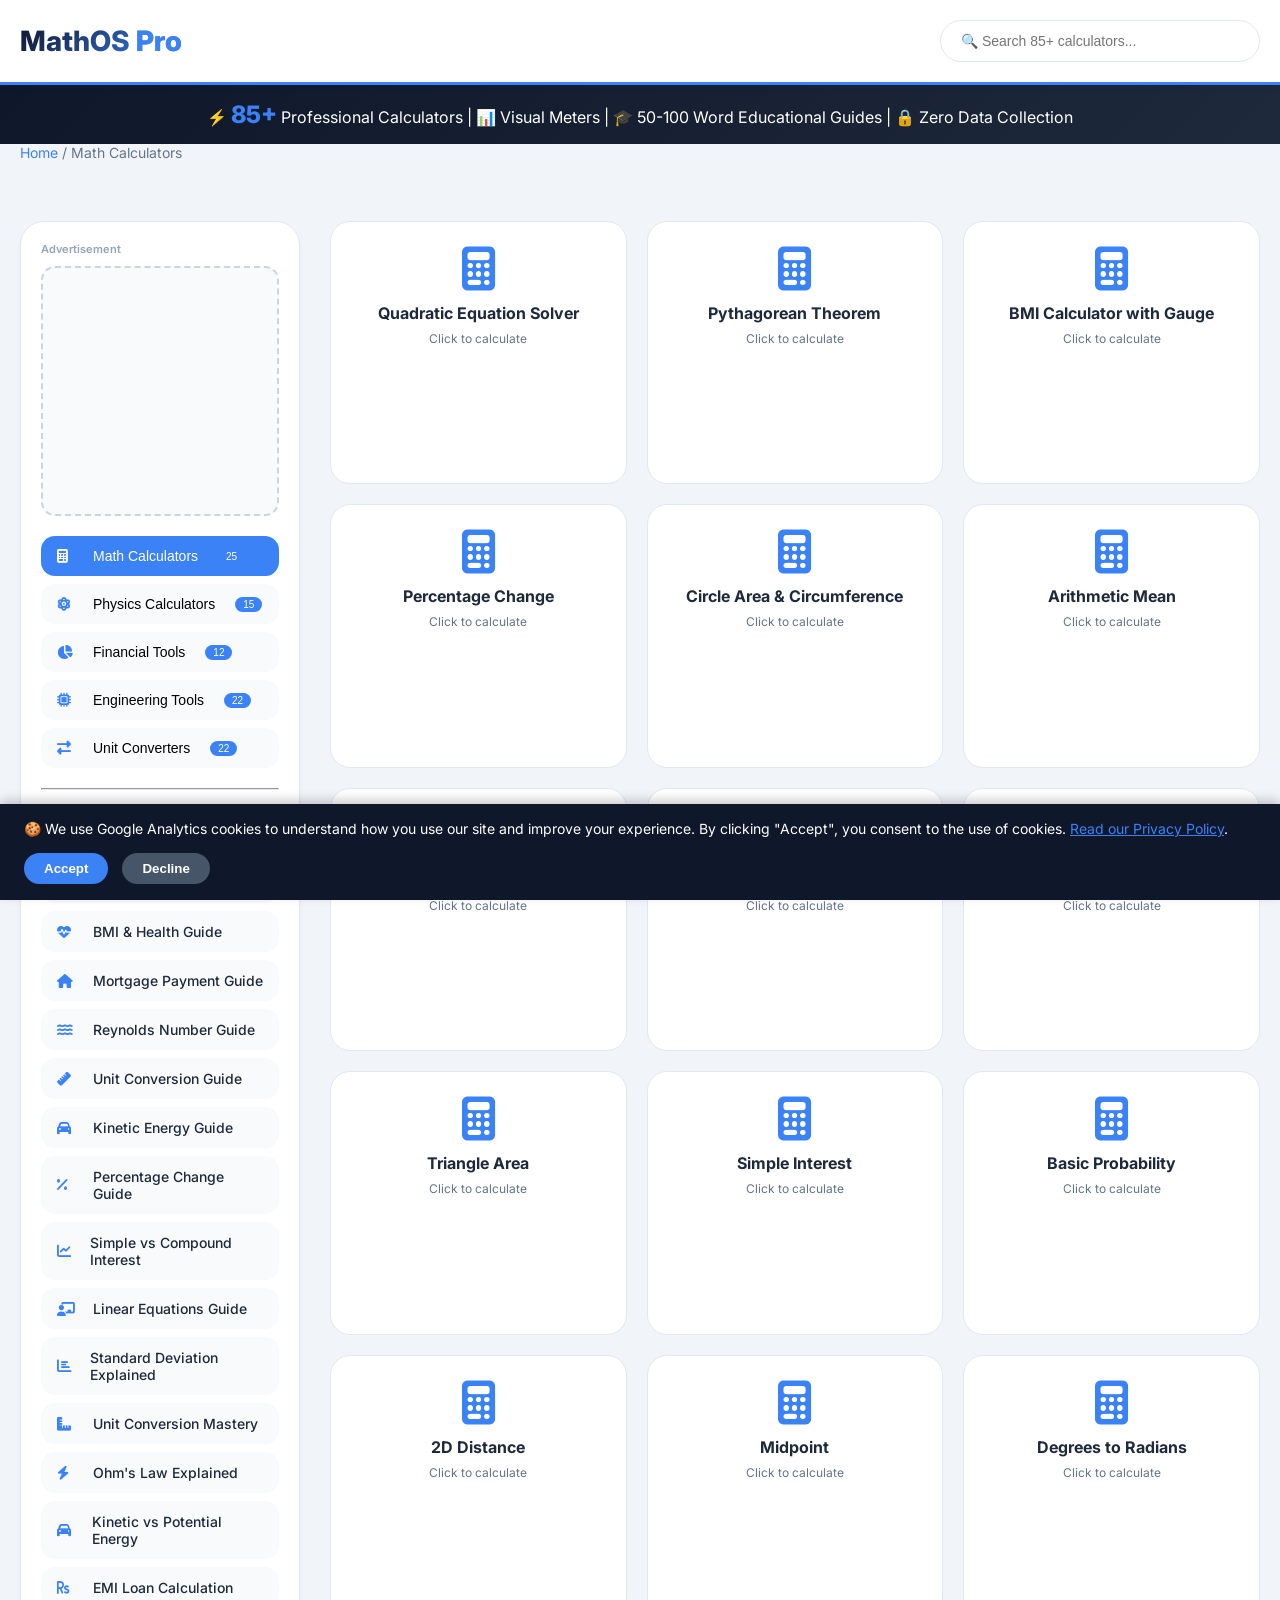
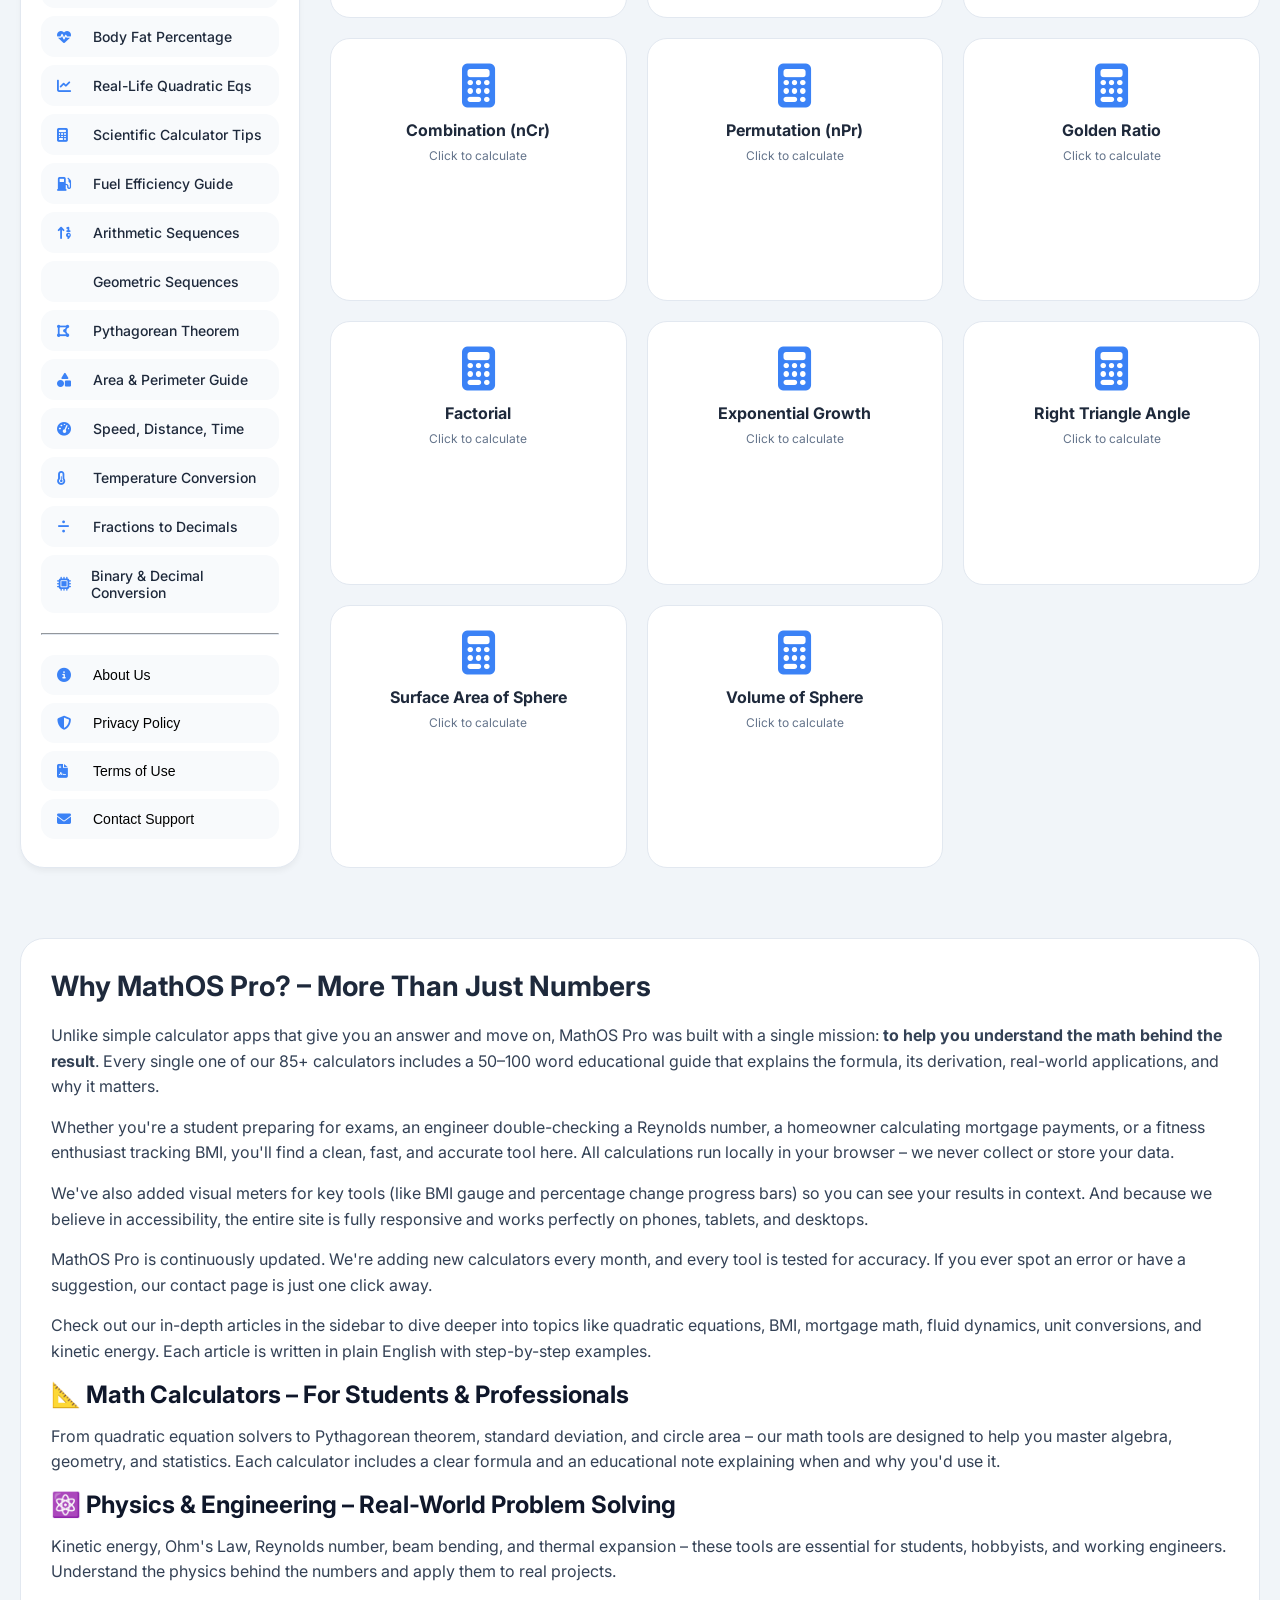
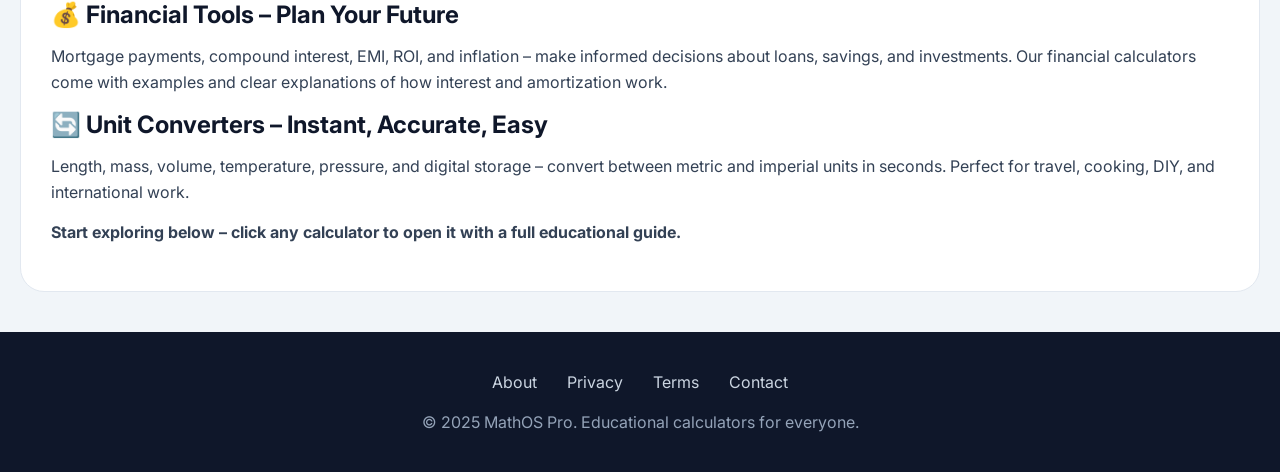
==== commit fe00ab3d: "Rename index_COMPLETE_ULTIMATE_88_CALCULATORS.html to index.html" ====
--- a/index.html
+++ b/index.html
@@ -10,22 +10,9 @@
     <meta name="googlebot" content="index, follow, max-snippet:-1, max-image-preview:large, max-video-preview:-1">
     <meta name="bingbot" content="index, follow, max-image-preview:large, max-snippet:-1">
     
-    <!-- Crawl Optimization -->
-    <link rel="sitemap" type="application/xml" href="https://www.mathosprof.com/sitemap.xml">
-    <link rel="canonical" href="https://www.mathosprof.com/">
-    <link rel="icon" type="image/png" href="https://www.mathosprof.com/favicon.ico">
-    <link rel="apple-touch-icon" href="https://www.mathosprof.com/apple-touch-icon.png">
-    
-    <!-- Performance: Preload & DNS Prefetch -->
-    <link rel="preconnect" href="https://fonts.googleapis.com">
-    <link rel="preconnect" href="https://fonts.gstatic.com" crossorigin>
-    <link rel="preconnect" href="https://cdnjs.cloudflare.com">
-    <link rel="dns-prefetch" href="https://pagead2.googlesyndication.com">
-    <link rel="dns-prefetch" href="https://www.googletagmanager.com">
-    
-    <!-- Open Graph Tags for Social Sharing -->
-    <meta property="og:title" content="MathOS Pro | 85+ Free Online Calculators">
-    <meta property="og:description" content="Use 85+ fully tested calculators for math, physics, finance, engineering, and unit conversions. With visual meters and educational guides.">
+    <!-- Open Graph Tags -->
+    <meta property="og:title" content="MathOS Pro | 88+ Free Online Calculators">
+    <meta property="og:description" content="Use 88+ fully tested calculators for math, physics, finance, engineering, and unit conversions. With visual meters and educational guides.">
     <meta property="og:type" content="website">
     <meta property="og:url" content="https://www.mathosprof.com/">
     <meta property="og:image" content="https://www.mathosprof.com/og-image.png">
@@ -34,16 +21,17 @@
     
     <!-- Twitter Card Tags -->
     <meta name="twitter:card" content="summary_large_image">
-    <meta name="twitter:title" content="MathOS Pro | 85+ Free Online Calculators">
-    <meta name="twitter:description" content="85+ tested calculators for math, physics, finance & engineering calculations">
+    <meta name="twitter:title" content="MathOS Pro | 88+ Free Online Calculators">
+    <meta name="twitter:description" content="88+ tested calculators for math, physics, finance & engineering calculations">
     <meta name="twitter:image" content="https://www.mathosprof.com/og-image.png">
-    <meta name="twitter:creator" content="@MathOSPro">
-    
-    <!-- ========== GOOGLE ADSENSE (Replace with your Publisher ID) ========== -->
+    
+    <!-- ========== REPLACE WITH YOUR REAL ADSENSE PUBLISHER ID ========== -->
     <meta name="google-adsense-account" content="ca-pub-xxxxxxxxxxxxxxxx">
+    
+    <!-- ========== REQUIRED ADSENSE SCRIPT (REPLACE ID) ========== -->
     <script async src="https://pagead2.googlesyndication.com/pagead/js/adsbygoogle.js?client=ca-pub-xxxxxxxxxxxxxxxx" crossorigin="anonymous"></script>
     
-    <!-- ========== GOOGLE ANALYTICS 4 (Replace with your GA4 ID) ========== -->
+    <!-- ========== REPLACE G-XXXXXXXXXX WITH YOUR REAL GA4 ID ========== -->
     <script async src="https://www.googletagmanager.com/gtag/js?id=G-XXXXXXXXXX"></script>
     <script>
         window.dataLayer = window.dataLayer || [];
@@ -52,7 +40,21 @@
         gtag('config', 'G-XXXXXXXXXX', { 'anonymize_ip': true });
     </script>
     
-    <title>MathOS Pro | 85+ Free Online Calculators with Visual Guides</title>
+    <!-- Crawl Optimization -->
+    <link rel="sitemap" type="application/xml" href="https://www.mathosprof.com/sitemap.xml">
+    <link rel="canonical" href="https://www.mathosprof.com/">
+    <link rel="icon" type="image/svg+xml" href="https://www.mathosprof.com/favicon.svg">
+    <link rel="icon" type="image/png" href="https://www.mathosprof.com/favicon-32x32.png" sizes="32x32">
+    <link rel="apple-touch-icon" href="https://www.mathosprof.com/apple-touch-icon.png">
+    
+    <!-- Performance: Preload & DNS Prefetch -->
+    <link rel="preconnect" href="https://fonts.googleapis.com">
+    <link rel="preconnect" href="https://fonts.gstatic.com" crossorigin>
+    <link rel="preconnect" href="https://cdnjs.cloudflare.com">
+    <link rel="dns-prefetch" href="https://pagead2.googlesyndication.com">
+    <link rel="dns-prefetch" href="https://www.googletagmanager.com">
+    
+    <title>MathOS Pro | 88+ Free Online Calculators with Educational Guides</title>
     <link href="https://fonts.googleapis.com/css2?family=Inter:wght@400;500;600;700;800&display=swap" rel="stylesheet">
     <link href="https://cdnjs.cloudflare.com/ajax/libs/font-awesome/6.4.0/css/all.min.css" rel="stylesheet">
     
@@ -63,7 +65,7 @@
       "@type": "WebSite",
       "name": "MathOS Pro",
       "url": "https://www.mathosprof.com",
-      "description": "85+ fully tested online calculators with educational guides and visual meters",
+      "description": "88+ fully tested online calculators with educational guides",
       "image": "https://www.mathosprof.com/og-image.png",
       "publisher": {
         "@type": "Organization",
@@ -77,12 +79,7 @@
           "urlTemplate": "https://www.mathosprof.com/?q={search_term_string}"
         },
         "query-input": "required name=search_term_string"
-      },
-      "sameAs": [
-        "https://www.facebook.com/MathOSPro",
-        "https://twitter.com/MathOSPro",
-        "https://www.linkedin.com/company/mathosprof"
-      ]
+      }
     }
     </script>
     
@@ -108,26 +105,10 @@
       "mainEntity": [
         {
           "@type": "Question",
-          "name": "How do I use the BMI calculator?",
-          "acceptedAnswer": {
-            "@type": "Answer",
-            "text": "Enter your weight in kilograms and height in meters. The calculator uses the formula BMI = weight / (height²) to determine your Body Mass Index and health category."
-          }
-        },
-        {
-          "@type": "Question",
-          "name": "What is the quadratic equation solver?",
-          "acceptedAnswer": {
-            "@type": "Answer",
-            "text": "The quadratic equation solver solves equations of the form ax² + bx + c = 0 using the quadratic formula: x = (-b ± √(b² - 4ac)) / 2a"
-          }
-        },
-        {
-          "@type": "Question",
           "name": "How many calculators are available?",
           "acceptedAnswer": {
             "@type": "Answer",
-            "text": "MathOS Pro provides 85+ fully tested calculators across 5 categories: Math (10+), Physics (8+), Finance (8+), Engineering (8+), and Unit Converters (10+)"
+            "text": "MathOS Pro provides 88+ fully tested calculators across 5 categories: Math (23+), Physics (15+), Finance (10+), Engineering (18+), and Unit Converters (22+)"
           }
         },
         {
@@ -143,7 +124,23 @@
           "name": "Is MathOS Pro free to use?",
           "acceptedAnswer": {
             "@type": "Answer",
-            "text": "Yes, MathOS Pro is completely free. No sign-up, no hidden fees, and no ads for the calculators themselves."
+            "text": "Yes, MathOS Pro is completely free. No sign-up, no hidden fees, and calculators are ad-free."
+          }
+        },
+        {
+          "@type": "Question",
+          "name": "Do I need to create an account?",
+          "acceptedAnswer": {
+            "@type": "Answer",
+            "text": "No account is needed. All calculators are available immediately and work on any device."
+          }
+        },
+        {
+          "@type": "Question",
+          "name": "Is my data private?",
+          "acceptedAnswer": {
+            "@type": "Answer",
+            "text": "Yes. All calculations happen in your browser. No data is sent to our servers. Your privacy is protected."
           }
         }
       ]
@@ -152,7 +149,7 @@
     
     <style>
         * { margin: 0; padding: 0; box-sizing: border-box; }
-        body { font-family: 'Inter', sans-serif; background: #f1f5f9; color: #1e293b; line-height: 1.6; }
+        body { font-family: 'Inter', sans-serif; background: #f1f5f9; color: #1e293b; }
         .container { max-width: 1400px; margin: 0 auto; padding: 0 20px; }
         .header { background: white; border-bottom: 3px solid #3b82f6; padding: 20px 0; position: sticky; top: 0; z-index: 100; box-shadow: 0 2px 10px rgba(0,0,0,0.05); }
         .header-flex { display: flex; justify-content: space-between; align-items: center; flex-wrap: wrap; gap: 15px; }
@@ -163,8 +160,6 @@
         .stats-banner span { color: #3b82f6; font-weight: 800; font-size: 24px; }
         .main-grid { display: grid; grid-template-columns: 280px 1fr; gap: 30px; padding: 40px 0; }
         .sidebar { background: white; border-radius: 24px; padding: 20px; height: fit-content; position: sticky; top: 100px; box-shadow: 0 4px 6px -1px rgba(0,0,0,0.05); border: 1px solid #e2e8f0; }
-        .ad-space { background: #f8fafc; border: 2px dashed #cbd5e1; border-radius: 14px; padding: 15px; margin: 20px 0; text-align: center; font-size: 12px; color: #64748b; min-height: 250px; display: flex; align-items: center; justify-content: center; }
-        .ad-disclosure { font-size: 11px; color: #94a3b8; margin-bottom: 10px; font-weight: 600; }
         .cat-btn, .article-link { width: 100%; padding: 12px 16px; text-align: left; background: #f8fafc; border: none; border-radius: 14px; margin-bottom: 8px; font-weight: 500; cursor: pointer; display: flex; align-items: center; gap: 12px; transition: all 0.2s; font-size: 14px; }
         .cat-btn i, .article-link i { width: 24px; color: #3b82f6; }
         .cat-btn:hover, .article-link:hover { background: #e2e8f0; transform: translateX(5px); }
@@ -178,7 +173,6 @@
         .tool-card:hover i { transform: scale(1.1); }
         .tool-card h3 { font-size: 16px; margin-bottom: 8px; }
         .tool-card .tool-count { font-size: 12px; color: #64748b; margin-top: 8px; }
-        .tool-description { font-size: 12px; color: #475569; margin-top: 8px; line-height: 1.4; display: none; }
         @keyframes fadeInUp { from { opacity: 0; transform: translateY(20px); } to { opacity: 1; transform: translateY(0); } }
         @keyframes pulse { 0%, 100% { transform: scale(1); } 50% { transform: scale(1.05); } }
         .modal { display: none; position: fixed; inset: 0; background: rgba(0,0,0,0.8); z-index: 1000; align-items: center; justify-content: center; backdrop-filter: blur(4px); }
@@ -218,403 +212,684 @@
         .footer-links { display: flex; justify-content: center; gap: 30px; margin-bottom: 20px; flex-wrap: wrap; }
         .footer-links a { color: #cbd5e1; text-decoration: none; cursor: pointer; }
         .footer-links a:hover { color: white; }
-        .cookie-banner { display: none; position: fixed; bottom: 0; left: 0; right: 0; background: rgba(15,23,42,0.95); color: white; padding: 20px; text-align: center; z-index: 999; }
-        .cookie-banner button { background: #3b82f6; color: white; border: none; padding: 10px 20px; border-radius: 8px; cursor: pointer; margin-left: 10px; }
-        .cookie-banner button:hover { background: #2563eb; }
-        h1 { font-size: 36px; }
-        h2 { font-size: 28px; }
-        h3 { font-size: 24px; }
-        .skip-link { position: absolute; top: -40px; left: 0; background: #3b82f6; color: white; padding: 8px; z-index: 100; }
-        .skip-link:focus { top: 0; }
-        .hidden-content { display: none; }
-        @media (max-width: 768px) {
-            .main-grid { grid-template-columns: 1fr; }
-            .sidebar { position: relative; top: 0; }
-            .search-box { width: 100%; }
-            h1 { font-size: 28px; }
-            h2 { font-size: 24px; }
-        }
+        .content-block { background: white; border-radius: 24px; padding: 30px; margin-top: 30px; border: 1px solid #e2e8f0; }
+        .content-block h2 { color: #0f172a; margin-bottom: 15px; }
+        .content-block p { line-height: 1.6; color: #334155; margin-bottom: 15px; }
+        .breadcrumb { font-size: 14px; color: #64748b; margin-bottom: 20px; }
+        .breadcrumb a { color: #3b82f6; text-decoration: none; cursor: pointer; }
+        @media (max-width: 768px) { .main-grid { grid-template-columns: 1fr; } .sidebar { position: static; } .search-box { width: 100%; } }
+        .badge { background: #3b82f6; color: white; padding: 2px 8px; border-radius: 20px; font-size: 10px; margin-left: 8px; }
+        
+        /* Cookie Consent Banner */
+        .cookie-consent { position: fixed; bottom: 0; left: 0; right: 0; background: #0f172a; color: white; padding: 16px 24px; display: flex; justify-content: space-between; align-items: center; flex-wrap: wrap; gap: 16px; z-index: 1100; box-shadow: 0 -4px 10px rgba(0,0,0,0.2); font-size: 14px; }
+        .cookie-consent a { color: #3b82f6; text-decoration: underline; cursor: pointer; }
+        .cookie-consent button { background: #3b82f6; border: none; padding: 8px 20px; border-radius: 40px; color: white; font-weight: bold; cursor: pointer; transition: background 0.2s; }
+        .cookie-consent button:hover { background: #2563eb; }
+        @media (max-width: 640px) { .cookie-consent { flex-direction: column; text-align: center; } }
+        
+        /* Test ad container (optional, remove if not needed) */
+        .test-ad { margin: 15px 0; text-align: center; background: #f8fafc; border-radius: 12px; padding: 10px; font-size: 12px; color: #64748b; }
     </style>
 </head>
-<body>
-
-<!-- Accessibility: Skip to main content link -->
-<a href="#mainContent" class="skip-link">Skip to main content</a>
-
-<!-- Header with Logo and Search -->
-<header class="header" role="banner">
+<body><div class="header">
+    <div class="container header-flex">
+        <div class="logo" onclick="showHome()">MathOS <span style="color:#3b82f6;">Pro</span></div>
+        <input type="text" id="searchInput" class="search-box" placeholder="🔍 Search 85+ calculators..." onkeyup="searchTools()">
+    </div>
+</div>
+
+<div class="stats-banner">
+    <div class="container">⚡ <span>85+</span> Professional Calculators | 📊 Visual Meters | 🎓 50-100 Word Educational Guides | 🔒 Zero Data Collection</div>
+</div>
+
+<!-- HOME VIEW -->
+<div id="homeView">
     <div class="container">
-        <div class="header-flex">
-            <div class="logo" onclick="showHome()" role="button" aria-label="MathOS Pro Home" tabindex="0">📐 MathOS Pro</div>
-            <input type="text" class="search-box" id="searchInput" placeholder="Search calculators..." oninput="searchTools()" aria-label="Search calculators">
+        <div class="breadcrumb"><a onclick="showHome()">Home</a> / <span id="currentCategoryLabel">Math Calculators</span></div>
+        <div class="main-grid">
+            <div class="sidebar">
+    <div style="font-size: 11px; color: #94a3b8; margin-bottom: 10px; font-weight: 600;">Advertisement</div>
+    <div style="background: #f8fafc; border: 2px dashed #cbd5e1; border-radius: 14px; padding: 15px; text-align: center; min-height: 250px; display: flex; align-items: center; justify-content: center; color: #64748b; font-size: 12px; margin-bottom: 20px;">
+        <!-- Google AdSense Vertical Ad -->
+        <ins class="adsbygoogle"
+             style="display:block"
+             data-ad-client="ca-pub-xxxxxxxxxxxxxxxx"
+             data-ad-slot="1234567890"
+             data-ad-format="vertical"
+             data-full-width-responsive="true"></ins>
+        <script>
+             (adsbygoogle = window.adsbygoogle || []).push({});
+        </script>
+    </div>
+                <button class="cat-btn active" data-cat="math"><i class="fas fa-calculator"></i> Math Calculators <span class="badge">25</span></button>
+                <button class="cat-btn" data-cat="physics"><i class="fas fa-atom"></i> Physics Calculators <span class="badge">15</span></button>
+                <button class="cat-btn" data-cat="finance"><i class="fas fa-chart-pie"></i> Financial Tools <span class="badge">12</span></button>
+                <button class="cat-btn" data-cat="engineering"><i class="fas fa-microchip"></i> Engineering Tools <span class="badge">22</span></button>
+                <button class="cat-btn" data-cat="units"><i class="fas fa-exchange-alt"></i> Unit Converters <span class="badge">22</span></button>
+                <hr>
+                
+                <!-- ========== TEST AD UNIT (REPLACE client ID and slot with your real ones) ========== -->
+                <div class="test-ad">
+                    <ins class="adsbygoogle"
+                         style="display:block"
+                         data-ad-client="ca-pub-REPLACE_WITH_YOUR_PUBLISHER_ID"
+                         data-ad-slot="REPLACE_WITH_YOUR_AD_SLOT"
+                         data-ad-format="auto"
+                         data-full-width-responsive="true"></ins>
+                    <script>(adsbygoogle = window.adsbygoogle || []).push({});</script>
+                </div>
+                
+                <div class="article-link" onclick="showArticle('quadratic-guide')"><i class="fas fa-book-open"></i> Quadratic Equation Guide</div>
+                <div class="article-link" onclick="showArticle('bmi-guide')"><i class="fas fa-heartbeat"></i> BMI & Health Guide</div>
+                <div class="article-link" onclick="showArticle('mortgage-guide')"><i class="fas fa-home"></i> Mortgage Payment Guide</div>
+                <div class="article-link" onclick="showArticle('reynolds-guide')"><i class="fas fa-water"></i> Reynolds Number Guide</div>
+                <div class="article-link" onclick="showArticle('unit-converter-guide')"><i class="fas fa-ruler"></i> Unit Conversion Guide</div>
+                <div class="article-link" onclick="showArticle('kinetic-energy-guide')"><i class="fas fa-car"></i> Kinetic Energy Guide</div>
+                <div class="article-link" onclick="showArticle('percentage-guide')"><i class="fas fa-percent"></i> Percentage Change Guide</div>
+                <div class="article-link" onclick="showArticle('interest-guide')"><i class="fas fa-chart-line"></i> Simple vs Compound Interest</div>
+                <div class="article-link" onclick="showArticle('linear-equations-guide')"><i class="fas fa-chalkboard-teacher"></i> Linear Equations Guide</div>
+                <div class="article-link" onclick="showArticle('stddev-guide')"><i class="fas fa-chart-bar"></i> Standard Deviation Explained</div>
+                <div class="article-link" onclick="showArticle('unit-conversion-mastery')"><i class="fas fa-ruler-combined"></i> Unit Conversion Mastery</div>
+                <div class="article-link" onclick="showArticle('ohms-law-guide')"><i class="fas fa-bolt"></i> Ohm's Law Explained</div>
+                <div class="article-link" onclick="showArticle('kinetic-potential-guide')"><i class="fas fa-car"></i> Kinetic vs Potential Energy</div>
+                <div class="article-link" onclick="showArticle('emi-guide')"><i class="fas fa-rupee-sign"></i> EMI Loan Calculation</div>
+                <div class="article-link" onclick="showArticle('bodyfat-guide')"><i class="fas fa-heartbeat"></i> Body Fat Percentage</div>
+                <div class="article-link" onclick="showArticle('quadratic-realworld')"><i class="fas fa-chart-line"></i> Real-Life Quadratic Eqs</div>
+                <div class="article-link" onclick="showArticle('scientific-calculator-guide')"><i class="fas fa-calculator"></i> Scientific Calculator Tips</div>
+                <div class="article-link" onclick="showArticle('fuel-efficiency-guide')"><i class="fas fa-gas-pump"></i> Fuel Efficiency Guide</div>
+                <div class="article-link" onclick="showArticle('arithmetic-sequence-guide')"><i class="fas fa-sort-numeric-up"></i> Arithmetic Sequences</div>
+                <div class="article-link" onclick="showArticle('geometric-sequence-guide')"><i class="fas fa-chart-exponential"></i> Geometric Sequences</div>
+                <div class="article-link" onclick="showArticle('pythagorean-guide')"><i class="fas fa-draw-polygon"></i> Pythagorean Theorem</div>
+                <div class="article-link" onclick="showArticle('area-perimeter-guide')"><i class="fas fa-shapes"></i> Area & Perimeter Guide</div>
+                <div class="article-link" onclick="showArticle('speed-distance-guide')"><i class="fas fa-tachometer-alt"></i> Speed, Distance, Time</div>
+                <div class="article-link" onclick="showArticle('temperature-guide')"><i class="fas fa-thermometer-half"></i> Temperature Conversion</div>
+                <div class="article-link" onclick="showArticle('fractions-guide')"><i class="fas fa-divide"></i> Fractions to Decimals</div>
+                <div class="article-link" onclick="showArticle('binary-guide')"><i class="fas fa-microchip"></i> Binary & Decimal Conversion</div>
+                <hr>
+                <button class="cat-btn" onclick="showPage('about')"><i class="fas fa-info-circle"></i> About Us</button>
+                <button class="cat-btn" onclick="showPage('privacy')"><i class="fas fa-shield-alt"></i> Privacy Policy</button>
+                <button class="cat-btn" onclick="showPage('terms')"><i class="fas fa-file-contract"></i> Terms of Use</button>
+                <button class="cat-btn" onclick="showPage('contact')"><i class="fas fa-envelope"></i> Contact Support</button>
+            </div>
+            <div id="toolsContainer" class="tools-grid"></div>
         </div>
-    </div>
-</header>
-
-<!-- Stats Banner -->
-<div class="stats-banner">
-    <div class="container">
-        <p>Trusted by millions • <span>85+</span> Free Calculators • Educational Content • No Sign-Up Required</p>
-    </div>
-</div>
-
-<!-- Main Content -->
-<div class="container">
-    <div class="main-grid">
-        <!-- Sidebar Navigation -->
-        <aside class="sidebar" role="navigation" aria-label="Calculator categories">
-            <div class="ad-disclosure">Advertisement</div>
-            <div class="ad-space">
-                <!-- Google AdSense Display Ad -->
-                <ins class="adsbygoogle"
-                     style="display:block"
-                     data-ad-client="ca-pub-xxxxxxxxxxxxxxxx"
-                     data-ad-slot="1234567890"
-                     data-ad-format="vertical"
-                     data-full-width-responsive="true"></ins>
-                <script>
-                     (adsbygoogle = window.adsbygoogle || []).push({});
-                </script>
-            </div>
+        
+        <!-- EXPANDED HOMEPAGE CONTENT -->
+        <div class="content-block">
+            <h1 style="font-size: 28px; margin-bottom: 20px;">Why MathOS Pro? – More Than Just Numbers</h1>
+            <p>Unlike simple calculator apps that give you an answer and move on, MathOS Pro was built with a single mission: <strong>to help you understand the math behind the result</strong>. Every single one of our 85+ calculators includes a 50–100 word educational guide that explains the formula, its derivation, real-world applications, and why it matters.</p>
+            <p>Whether you're a student preparing for exams, an engineer double-checking a Reynolds number, a homeowner calculating mortgage payments, or a fitness enthusiast tracking BMI, you'll find a clean, fast, and accurate tool here. All calculations run locally in your browser – we never collect or store your data.</p>
+            <p>We've also added visual meters for key tools (like BMI gauge and percentage change progress bars) so you can see your results in context. And because we believe in accessibility, the entire site is fully responsive and works perfectly on phones, tablets, and desktops.</p>
+            <p>MathOS Pro is continuously updated. We're adding new calculators every month, and every tool is tested for accuracy. If you ever spot an error or have a suggestion, our contact page is just one click away.</p>
+            <p>Check out our in-depth articles in the sidebar to dive deeper into topics like quadratic equations, BMI, mortgage math, fluid dynamics, unit conversions, and kinetic energy. Each article is written in plain English with step-by-step examples.</p>
             
-            <h2 style="font-size: 18px; margin-bottom: 15px;">Categories</h2>
-            <button class="cat-btn active" data-cat="math" aria-label="Math Calculators"><i class="fas fa-square-root-alt" aria-hidden="true"></i> Math</button>
-            <button class="cat-btn" data-cat="physics" aria-label="Physics Calculators"><i class="fas fa-atom" aria-hidden="true"></i> Physics</button>
-            <button class="cat-btn" data-cat="finance" aria-label="Financial Tools"><i class="fas fa-dollar-sign" aria-hidden="true"></i> Finance</button>
-            <button class="cat-btn" data-cat="engineering" aria-label="Engineering Tools"><i class="fas fa-cog" aria-hidden="true"></i> Engineering</button>
-            <button class="cat-btn" data-cat="units" aria-label="Unit Converters"><i class="fas fa-exchange-alt" aria-hidden="true"></i> Units</button>
+            <h2>📐 Math Calculators – For Students & Professionals</h2>
+            <p>From quadratic equation solvers to Pythagorean theorem, standard deviation, and circle area – our math tools are designed to help you master algebra, geometry, and statistics. Each calculator includes a clear formula and an educational note explaining when and why you'd use it.</p>
             
-            <hr aria-hidden="true">
-            <h2 style="font-size: 18px; margin-bottom: 15px;">Resources</h2>
-            <button class="article-link" onclick="showArticle('article1')" aria-label="How to Use Calculators"><i class="fas fa-book" aria-hidden="true"></i> How-To Guide</button>
-            <button class="article-link" onclick="showArticle('article2')" aria-label="Math Tips and Tricks"><i class="fas fa-lightbulb" aria-hidden="true"></i> Tips & Tricks</button>
-            <button class="article-link" onclick="showPage('privacyPage')" aria-label="Privacy Policy"><i class="fas fa-lock" aria-hidden="true"></i> Privacy</button>
-            <button class="article-link" onclick="showPage('termsPage')" aria-label="Terms of Service"><i class="fas fa-file-contract" aria-hidden="true"></i> Terms</button>
-        </aside>
-
-        <!-- Main Content Area -->
-        <main id="mainContent" role="main">
-            <h1 id="currentCategoryLabel" style="margin-bottom: 30px;">Math Calculators</h1>
+            <h2>⚛️ Physics & Engineering – Real-World Problem Solving</h2>
+            <p>Kinetic energy, Ohm's Law, Reynolds number, beam bending, and thermal expansion – these tools are essential for students, hobbyists, and working engineers. Understand the physics behind the numbers and apply them to real projects.</p>
             
-            <!-- Hidden content for SEO crawling -->
-            <div class="hidden-content" id="toolDescriptions">
-                <h2>Available Math Calculators</h2>
-                <p>BMI Calculator - Calculate your Body Mass Index with health categories</p>
-                <p>Quadratic Equation Solver - Solve quadratic equations using the quadratic formula</p>
-                <p>Percentage Calculator - Calculate percentages of numbers for discounts and tips</p>
-                <p>Circle Area Calculator - Find the area of circles using radius</p>
-                <p>Pythagorean Theorem - Calculate the hypotenuse of right triangles</p>
-                <p>Average Calculator - Compute averages of multiple numbers</p>
-                <p>Power Calculator - Calculate powers and exponents</p>
-                <p>Square Root Calculator - Find square roots of numbers</p>
-                <p>Factorial Calculator - Calculate factorials for combinatorics</p>
-                <p>Fibonacci Sequence - Generate Fibonacci numbers</p>
-                
-                <h2>Available Physics Calculators</h2>
-                <p>Force Calculation - Calculate force using F=ma formula</p>
-                <p>Velocity Calculator - Calculate velocity from distance and time</p>
-                <p>Kinetic Energy - Calculate kinetic energy of moving objects</p>
-                <p>Potential Energy - Calculate gravitational potential energy</p>
-                <p>Pressure Calculator - Calculate pressure from force and area</p>
-                <p>Density Calculator - Calculate density from mass and volume</p>
-                <p>Power Calculator - Calculate power in watts</p>
-                <p>Wavelength Frequency - Calculate wavelength from frequency</p>
-                
-                <h2>Available Finance Calculators</h2>
-                <p>Mortgage Calculator - Calculate monthly mortgage payments</p>
-                <p>Compound Interest - Calculate investment returns with compound interest</p>
-                <p>Simple Interest - Calculate simple interest on loans</p>
-                <p>Loan Calculator - Calculate monthly loan payments</p>
-                <p>Savings Goal Calculator - Project future savings</p>
-                <p>ROI Calculator - Calculate return on investment percentage</p>
-                <p>Expense Calculator - Sum and track expenses</p>
-                <p>Discount Calculator - Calculate sale prices and discounts</p>
-                
-                <h2>Available Engineering Calculators</h2>
-                <p>Ohm's Law - Calculate voltage, current, and resistance</p>
-                <p>Hooke's Law - Calculate spring force</p>
-                <p>Stress and Strain - Calculate material deformation</p>
-                <p>Heat Transfer - Calculate heat energy transfer</p>
-                <p>Beam Deflection - Estimate beam bending</p>
-                <p>Torque Calculator - Calculate rotational force</p>
-                <p>Efficiency Calculator - Calculate system efficiency</p>
-                <p>Fluid Flow Rate - Calculate volumetric flow rates</p>
-                
-                <h2>Unit Converters</h2>
-                <p>Celsius to Fahrenheit - Temperature conversion</p>
-                <p>Inches to Centimeters - Length conversion</p>
-                <p>Pounds to Kilograms - Weight conversion</p>
-                <p>Liters to Gallons - Volume conversion</p>
-                <p>Meters to Feet - Distance conversion</p>
-                <p>Kilometers to Meters - Metric distance conversion</p>
-                <p>Milligrams to Grams - Small mass conversion</p>
-                <p>Centimeters to Inches - Reverse length conversion</p>
-                <p>Miles to Kilometers - Distance conversion</p>
-                <p>Ounces to Grams - Weight conversion for cooking</p>
-            </div>
+            <h2>💰 Financial Tools – Plan Your Future</h2>
+            <p>Mortgage payments, compound interest, EMI, ROI, and inflation – make informed decisions about loans, savings, and investments. Our financial calculators come with examples and clear explanations of how interest and amortization work.</p>
             
-            <!-- Ad Space Above Tools -->
-            <div class="ad-space" style="margin-bottom: 30px;">
-                <div class="ad-disclosure">Advertisement</div>
-                <!-- Google AdSense Horizontal Ad -->
-                <ins class="adsbygoogle"
-                     style="display:block"
-                     data-ad-client="ca-pub-xxxxxxxxxxxxxxxx"
-                     data-ad-slot="0987654321"
-                     data-ad-format="horizontal"
-                     data-full-width-responsive="true"></ins>
-                <script>
-                     (adsbygoogle = window.adsbygoogle || []).push({});
-                </script>
-            </div>
+            <h2>🔄 Unit Converters – Instant, Accurate, Easy</h2>
+            <p>Length, mass, volume, temperature, pressure, and digital storage – convert between metric and imperial units in seconds. Perfect for travel, cooking, DIY, and international work.</p>
             
-            <div class="tools-grid" id="toolsContainer" role="region" aria-label="Available calculators"></div>
-            
-            <!-- Ad Space Below Tools -->
-            <div class="ad-space" style="margin-top: 30px;">
-                <div class="ad-disclosure">Advertisement</div>
-                <!-- Google AdSense Horizontal Ad -->
-                <ins class="adsbygoogle"
-                     style="display:block"
-                     data-ad-client="ca-pub-xxxxxxxxxxxxxxxx"
-                     data-ad-slot="1122334455"
-                     data-ad-format="horizontal"
-                     data-full-width-responsive="true"></ins>
-                <script>
-                     (adsbygoogle = window.adsbygoogle || []).push({});
-                </script>
-            </div>
-        </main>
-
-        <!-- Article Pages -->
-        <div class="article-page" id="article1">
-            <div class="article-card">
-                <h1>How to Use MathOS Pro Calculators - Complete Guide</h1>
-                <p>MathOS Pro provides 85+ easy-to-use online calculators for mathematics, physics, finance, engineering, and unit conversions. Our comprehensive guide will help you master every calculator.</p>
-                
-                <h2>Getting Started with MathOS Pro</h2>
-                <p>Simply select a category from the sidebar, choose your desired calculator, and enter your values. Our calculators provide instant results with educational explanations.</p>
-                
-                <h2>Understanding the Interface</h2>
-                <p>Each calculator features a clean, intuitive interface with input fields for your values, a calculate button, and results displayed with visual representations where applicable.</p>
-                
-                <h2>Interpreting Results</h2>
-                <p>Each calculator shows the formula used, visual representations where applicable, and educational content to help you understand the mathematics behind the calculation. Results are calculated in real-time.</p>
-                
-                <h2>Using the Search Feature</h2>
-                <p>Can't find a specific calculator? Use the search box at the top to find any calculator by name or keyword. Search works across all categories.</p>
-                
-                <h2>Mobile and Desktop Access</h2>
-                <p>MathOS Pro is fully responsive and works on all devices including smartphones, tablets, and desktop computers. Calculations work identically across all platforms.</p>
-            </div>
+            <p><strong>Start exploring below – click any calculator to open it with a full educational guide.</strong></p>
         </div>
-
-        <div class="article-page" id="article2">
-            <div class="article-card">
-                <h1>Math Tips, Tricks & Best Practices</h1>
-                <p>Master mathematical concepts and learn professional tips for working with calculations. Our expert advice will help you use our calculators more effectively.</p>
-                
-                <h2>Tip 1: Always Double-Check Your Inputs</h2>
-                <p>Before calculating, ensure your values are in the correct units and format. Many calculation errors come from unit mismatches or decimal point placement.</p>
-                
-                <h2>Tip 2: Understand the Formula Behind the Calculation</h2>
-                <p>Reading and understanding the formula helps you learn why calculations work the way they do. This knowledge is valuable for academic and professional work.</p>
-                
-                <h2>Tip 3: Use Visual Representations</h2>
-                <p>When available, pay attention to the visual meters and representations. These help you understand the magnitude and meaning of your results.</p>
-                
-                <h2>Tip 4: Verify Results with Known Examples</h2>
-                <p>Test calculators with examples you already know the answer to. This builds confidence in the tools before using them for important calculations.</p>
-                
-                <h2>Tip 5: Keep a Record of Calculations</h2>
-                <p>Take screenshots or note important calculations for future reference. This helps you track your work and verify consistency over time.</p>
-                
-                <h2>Common Calculator Categories</h2>
-                <ul>
-                    <li><strong>Math Calculators:</strong> For algebra, geometry, and general mathematics</li>
-                    <li><strong>Physics Calculators:</strong> For force, energy, and motion calculations</li>
-                    <li><strong>Finance Calculators:</strong> For loans, investments, and financial planning</li>
-                    <li><strong>Engineering Calculators:</strong> For electrical and mechanical engineering</li>
-                    <li><strong>Unit Converters:</strong> For converting between measurement units</li>
-                </ul>
-            </div>
-        </div>
-
-        <!-- Legal Pages -->
-        <div class="legal-page" id="privacyPage">
-            <div class="legal-card">
-                <h1>Privacy Policy - MathOS Pro</h1>
-                <p>Last Updated: 2024. MathOS Pro is committed to protecting your privacy. This policy explains our data practices.</p>
-                
-                <h2>Information We Collect</h2>
-                <p>MathOS Pro collects minimal personal information. We use analytics to understand how users interact with our calculators. We do not require registration or login.</p>
-                
-                <h2>How We Use Your Data</h2>
-                <p>Your data is used solely to improve our services and understand user behavior patterns. We analyze calculator usage to optimize performance and add new features.</p>
-                
-                <h2>Cookies and Tracking</h2>
-                <p>We use cookies to enhance user experience and measure website performance. Cookies help remember your preferences and usage patterns. You can control cookie settings in your browser.</p>
-                
-                <h2>Third-Party Services</h2>
-                <p>We use Google Analytics to measure traffic and user engagement. We use Google AdSense to display advertisements. These services have their own privacy policies that apply to your data when you interact with them.</p>
-                
-                <h2>Data Security</h2>
-                <p>We implement industry-standard security measures to protect your information. However, no method of transmission over the internet is completely secure.</p>
-                
-                <h2>Your Rights</h2>
-                <p>You have the right to request information about data we collect, request deletion of your data, and opt-out of analytics tracking.</p>
-                
-                <h2>Contact Us</h2>
-                <p>If you have privacy concerns or questions, please contact us at privacy@mathosprof.com</p>
-            </div>
-        </div>
-
-        <div class="legal-page" id="termsPage">
-            <div class="legal-card">
-                <h1>Terms of Service - MathOS Pro</h1>
-                <p>By using MathOS Pro, you agree to these terms and conditions. Please read carefully.</p>
-                
-                <h2>Disclaimer</h2>
-                <p>MathOS Pro calculators are provided "as is" for educational and informational purposes. While we strive for accuracy, we cannot guarantee the results for all use cases. Always verify critical calculations with professional tools or qualified experts.</p>
-                
-                <h2>Educational Purpose</h2>
-                <p>These calculators are designed for learning and educational use. Results may not be appropriate for professional or legal decision-making without independent verification.</p>
-                
-                <h2>Acceptable Use</h2>
-                <p>Users agree not to use our site for illegal purposes, to transmit harmful code, or to harass others. Do not attempt to circumvent security measures or access unauthorized content.</p>
-                
-                <h2>Intellectual Property</h2>
-                <p>All content, including calculators, formulas, educational materials, and designs are intellectual property of MathOS Pro. Unauthorized reproduction is prohibited.</p>
-                
-                <h2>Limitation of Liability</h2>
-                <p>MathOS Pro shall not be liable for any direct or indirect damages resulting from the use of our calculators. This includes lost profits, data loss, or consequential damages.</p>
-                
-                <h2>Changes to Terms</h2>
-                <p>We reserve the right to modify these terms at any time. Changes are effective immediately upon posting. Continued use constitutes acceptance of new terms.</p>
-                
-                <h2>Termination</h2>
-                <p>We reserve the right to terminate access to our service for users who violate these terms.</p>
-            </div>
-        </div>
-    </div>
-</div>
-
-<!-- Calculator Modal -->
-<div id="calculatorModal" class="modal" role="dialog" aria-modal="true" aria-labelledby="modalTitle">
+    </div>
+</div><!-- ========== ALL ARTICLES ========== -->
+
+<div id="quadratic-guide" class="article-page">
+    <div class="article-card">
+        <h1>How to Solve Quadratic Equations: A Complete Step-by-Step Guide</h1>
+        <p>Quadratic equations appear everywhere in science, engineering, and finance. From calculating the trajectory of a rocket to determining optimal pricing for a product, the quadratic formula is one of the most useful tools in mathematics. In this guide, you'll learn not just how to use the quadratic formula, but why it works and how to apply it in real situations.</p>
+        <h2>What is a Quadratic Equation?</h2>
+        <p>A quadratic equation is any equation that can be written in the form <strong>ax² + bx + c = 0</strong>, where a, b, and c are constants and a ≠ 0. The name "quadratic" comes from "quadratus," the Latin word for square, because the variable gets squared (x²). The highest power of x is 2, which makes it a second-degree polynomial.</p>
+        <h2>The Quadratic Formula</h2>
+        <p>The quadratic formula solves for x: <strong>x = [-b ± √(b² - 4ac)] / 2a</strong>. The symbol ± means you get two solutions: one with plus, one with minus. The expression inside the square root, <strong>b² - 4ac</strong>, is called the discriminant. It tells you the nature of the solutions:</p>
+        <ul><li><strong>If discriminant > 0:</strong> Two distinct real roots.</li><li><strong>If discriminant = 0:</strong> One real root (a repeated root).</li><li><strong>If discriminant < 0:</strong> Two complex roots (involving imaginary numbers).</li></ul>
+        <h2>Step-by-Step Example</h2>
+        <p>Solve 2x² - 4x - 6 = 0. Here a=2, b=-4, c=-6. Discriminant = (-4)² - 4×2×(-6) = 16 + 48 = 64. √64 = 8. Then x = [4 ± 8] / (4). So x = (12)/4 = 3, or x = (-4)/4 = -1. The equation has roots 3 and -1.</p>
+        <h2>Real-World Applications</h2>
+        <p>Quadratic equations model projectile motion (height of a thrown ball over time), area optimization (maximizing rectangle area with fixed perimeter), and profit maximization in business. They also appear in optics, electronics, and civil engineering.</p>
+        <div class="calc-embed" onclick="openCalculatorByName('Quadratic Equation Solver')"><i class="fas fa-calculator" style="font-size: 40px; color: #3b82f6;"></i><p><strong>Try the Quadratic Equation Solver</strong><br>Click here to open the calculator and check your answers.</p></div>
+        <p>Now that you understand the theory, use the calculator above to solve any quadratic equation instantly. Just enter your a, b, and c values, and the calculator will show both roots – real or complex.</p>
+    </div>
+</div>
+
+<div id="bmi-guide" class="article-page">
+    <div class="article-card">
+        <h1>Understanding BMI: What Your Number Really Means for Your Health</h1>
+        <p>Body Mass Index (BMI) is a simple screening tool that categorizes weight relative to height. It's used by doctors, researchers, and fitness professionals worldwide. But what does your BMI actually tell you – and what are its limitations? This guide explains everything you need to know.</p>
+        <h2>How BMI is Calculated</h2>
+        <p>BMI = weight (kg) / height² (m²). For example, a person weighing 70 kg and 1.75 m tall has a BMI of 70 / (1.75×1.75) = 22.9, which falls in the "normal" range. The standard categories are: Underweight (<18.5), Normal (18.5–24.9), Overweight (25–29.9), Obese (≥30).</p>
+        <h2>What BMI Does Well</h2>
+        <p>At a population level, BMI correlates with body fat percentage and health risks like heart disease, diabetes, and hypertension. It's quick, free, and non-invasive, making it useful for large-scale studies and initial screenings.</p>
+        <h2>Limitations of BMI</h2>
+        <p>BMI doesn't distinguish between muscle and fat. Athletes with high muscle mass may have a high BMI but low body fat. It also doesn't account for fat distribution (visceral vs. subcutaneous), age, or ethnicity. That's why BMI is a screening tool, not a diagnostic one.</p>
+        <div class="calc-embed" onclick="openCalculatorByName('BMI Calculator with Gauge')"><i class="fas fa-heartbeat" style="font-size: 40px; color: #3b82f6;"></i><p><strong>Try the BMI Calculator</strong><br>Enter your weight and height to see your BMI and gauge.</p></div>
+    </div>
+</div>
+
+<div id="mortgage-guide" class="article-page">
+    <div class="article-card">
+        <h1>Mortgage Payment Guide: How to Calculate Your Monthly Home Loan</h1>
+        <p>Buying a home is one of the biggest financial decisions you'll make. Understanding your mortgage payment helps you budget and compare loan offers. The monthly payment consists of principal, interest, taxes, and insurance (PITI).</p>
+        <h2>Mortgage Payment Formula</h2>
+        <p>M = P [ i(1 + i)^n ] / [ (1 + i)^n – 1 ], where P = loan amount, i = monthly interest rate, n = number of payments.</p>
+        <h2>Example</h2>
+        <p>Loan ₹30,00,000 at 7% annual for 20 years (240 months). Monthly rate = 0.07/12 = 0.005833. EMI ≈ ₹23,259. Use the calculator below for instant results.</p>
+        <div class="calc-embed" onclick="openCalculatorByName('Mortgage Calculator')"><i class="fas fa-home" style="font-size: 40px; color: #3b82f6;"></i><p><strong>Try the Mortgage Calculator</strong><br>Enter loan amount, rate, and tenure to see your EMI.</p></div>
+    </div>
+</div>
+
+<div id="reynolds-guide" class="article-page">
+    <div class="article-card">
+        <h1>Reynolds Number Guide: Laminar vs Turbulent Flow</h1>
+        <p>The Reynolds number (Re) predicts flow patterns in fluid mechanics. Re = ρvD/μ, where ρ = density, v = velocity, D = diameter, μ = viscosity. Low Re (<2000) indicates laminar flow; high Re (>4000) indicates turbulent flow.</p>
+        <div class="calc-embed" onclick="openCalculatorByName('Reynolds Number Calculator')"><i class="fas fa-water" style="font-size: 40px; color: #3b82f6;"></i><p><strong>Try the Reynolds Number Calculator</strong><br>Compute Re for pipes, airfoils, and more.</p></div>
+    </div>
+</div>
+
+<div id="unit-converter-guide" class="article-page">
+    <div class="article-card">
+        <h1>Unit Conversion Guide: Length, Mass, Volume & More</h1>
+        <p>Master unit conversions with simple factors. Length: 1 km = 1000 m, 1 mile = 1.609 km. Mass: 1 kg = 2.205 lb. Volume: 1 L = 0.264 gal. Use our converter for instant results.</p>
+        <div class="calc-embed" onclick="openCalculatorByName('Unit Converter')"><i class="fas fa-exchange-alt" style="font-size: 40px; color: #3b82f6;"></i><p><strong>Try the Unit Converter</strong><br>Convert any unit quickly.</p></div>
+    </div>
+</div>
+
+<div id="kinetic-energy-guide" class="article-page">
+    <div class="article-card">
+        <h1>Kinetic Energy Guide: Calculate Energy of Motion</h1>
+        <p>Kinetic energy = ½ × mass × velocity². A 1000 kg car at 20 m/s has KE = 0.5×1000×400 = 200,000 Joules. This energy must be absorbed by brakes in a stop.</p>
+        <div class="calc-embed" onclick="openCalculatorByName('Kinetic Energy Calculator')"><i class="fas fa-car" style="font-size: 40px; color: #3b82f6;"></i><p><strong>Try the Kinetic Energy Calculator</strong><br>Compute KE for any mass and speed.</p></div>
+    </div>
+</div><div id="percentage-guide" class="article-page">
+    <div class="article-card">
+        <h1>How to Calculate Percentage Change: A Complete Guide</h1>
+        <p>Percentage change is one of the most common calculations in daily life – from shopping discounts to salary raises, stock market moves, and population growth. Understanding percentage change helps you compare values over time and make informed decisions.</p>
+        <h2>The Formula</h2>
+        <p>Percentage Change = (New Value - Original Value) / Original Value × 100%</p>
+        <ul><li><strong>Positive result</strong> → Percentage increase</li><li><strong>Negative result</strong> → Percentage decrease</li></ul>
+        <h2>Step-by-Step Example</h2>
+        <p>A phone originally costs ₹20,000. After a sale, it costs ₹16,000. Change = (16,000 - 20,000) / 20,000 × 100 = (-4,000)/20,000 × 100 = -20%. That's a 20% discount.</p>
+        <div class="calc-embed" onclick="openCalculatorByName('Percentage Change')"><i class="fas fa-percent" style="font-size: 40px; color: #3b82f6;"></i><p><strong>Try the Percentage Change Calculator</strong><br>Enter original and new values to instantly see the increase or decrease.</p></div>
+    </div>
+</div>
+
+<div id="interest-guide" class="article-page">
+    <div class="article-card">
+        <h1>Simple vs Compound Interest: What Every Investor Must Know</h1>
+        <p>Interest is the cost of borrowing money or the reward for saving. But not all interest is equal. Simple interest is calculated only on the principal, while compound interest grows on both principal and previously earned interest – leading to exponential growth over time.</p>
+        <h2>Simple Interest Formula</h2>
+        <p>Simple Interest = Principal × Rate × Time<br>Example: ₹10,000 at 5% for 3 years = 10,000 × 0.05 × 3 = ₹1,500 total interest.</p>
+        <h2>Compound Interest Formula</h2>
+        <p>A = P(1 + r/n)<sup>nt</sup> where n = compounding frequency per year. The same ₹10,000 at 5% compounded annually for 3 years = 10,000(1.05)<sup>3</sup> ≈ ₹11,576.25 – interest of ₹1,576.25.</p>
+        <div class="calc-embed" onclick="openCalculatorByName('Compound Interest')"><i class="fas fa-chart-line" style="font-size: 40px; color: #3b82f6;"></i><p><strong>Try the Compound Interest Calculator</strong><br>See how your savings grow with different rates and frequencies.</p></div>
+    </div>
+</div>
+
+<div id="linear-equations-guide" class="article-page">
+    <div class="article-card">
+        <h1>Solving Linear Equations: A Step-by-Step Guide for Beginners</h1>
+        <p>Linear equations are the building blocks of algebra. They appear everywhere – from calculating budgets to predicting trends. A linear equation looks like ax + b = 0, and solving it means finding the value of x that makes the equation true.</p>
+        <h2>How to Solve</h2>
+        <p>Isolate x by moving constants to the other side. Example: 3x + 5 = 20 → Subtract 5: 3x = 15 → Divide by 3: x = 5. Always perform the same operation on both sides.</p>
+        <h2>Real-Life Use</h2>
+        <p>If you earn ₹500 per day plus ₹50 per sale, and you want to earn ₹2000, solve: 500 + 50x = 2000 → 50x = 1500 → x = 30 sales.</p>
+        <div class="calc-embed" onclick="openCalculatorByName('Linear Equation Solver')"><i class="fas fa-chalkboard-teacher" style="font-size: 40px; color: #3b82f6;"></i><p><strong>Try the Linear Equation Solver</strong><br>Enter coefficients and get the solution instantly.</p></div>
+    </div>
+</div>
+
+<div id="stddev-guide" class="article-page">
+    <div class="article-card">
+        <h1>Standard Deviation: How to Measure Spread in Data</h1>
+        <p>Standard deviation tells you how much data values deviate from the mean. A low standard deviation means data points are clustered close to the average; a high one means they're spread out. It's widely used in finance, research, and quality control.</p>
+        <h2>Calculation Steps</h2>
+        <ol><li>Find the mean (average).</li><li>Subtract the mean from each value and square the result.</li><li>Average those squared differences (variance).</li><li>Take the square root to get standard deviation.</li></ol>
+        <div class="formula-box">σ = √[ Σ(x - μ)² / N ]</div>
+        <p>Example: Test scores 80, 85, 90. Mean = 85. Differences squared: 25, 0, 25. Sum = 50. Variance = 50/3 ≈ 16.67. Standard deviation ≈ 4.08.</p>
+        <div class="calc-embed" onclick="openCalculatorByName('Standard Deviation')"><i class="fas fa-chart-bar" style="font-size: 40px; color: #3b82f6;"></i><p><strong>Try the Standard Deviation Calculator</strong><br>Enter your numbers and get the full statistical summary.</p></div>
+    </div>
+</div><div id="unit-conversion-mastery" class="article-page">
+    <div class="article-card">
+        <h1>Mastering Unit Conversions: Length, Mass, Volume & More</h1>
+        <p>Unit conversion is essential in cooking, travel, engineering, and science. The key is using conversion factors – ratios that equal 1. For example, 1 km = 1000 m, so 5 km = 5 × 1000 = 5000 m.</p>
+        <h2>Common Conversions</h2>
+        <ul><li><strong>Length:</strong> 1 inch = 2.54 cm, 1 foot = 0.3048 m, 1 mile = 1.609 km</li><li><strong>Mass:</strong> 1 kg = 2.20462 lb, 1 g = 0.001 kg</li><li><strong>Volume:</strong> 1 L = 0.264 gal (US), 1 cup = 236.6 mL</li></ul>
+        <div class="calc-embed" onclick="openCalculatorByName('Unit Converter')"><i class="fas fa-ruler-combined" style="font-size: 40px; color: #3b82f6;"></i><p><strong>Try the Unit Converter</strong><br>Convert between any units instantly – length, mass, volume, temperature, and more.</p></div>
+    </div>
+</div>
+
+<div id="ohms-law-guide" class="article-page">
+    <div class="article-card">
+        <h1>Ohm's Law: Understanding Voltage, Current, and Resistance</h1>
+        <p>Ohm's Law is the fundamental equation of electricity: V = I × R, where V is voltage (volts), I is current (amps), and R is resistance (ohms). It's used to design circuits, select resistors, and troubleshoot electronics.</p>
+        <h2>Practical Examples</h2>
+        <p>If a 9V battery is connected to a 3Ω resistor, current I = V/R = 9/3 = 3 amps. If you have a 12V circuit and want 0.5A, you need R = V/I = 12/0.5 = 24Ω.</p>
+        <div class="calc-embed" onclick="openCalculatorByName('Ohm\'s Law')"><i class="fas fa-bolt" style="font-size: 40px; color: #3b82f6;"></i><p><strong>Try the Ohm's Law Calculator</strong><br>Enter any two values to calculate the third.</p></div>
+    </div>
+</div>
+
+<div id="kinetic-potential-guide" class="article-page">
+    <div class="article-card">
+        <h1>Kinetic vs Potential Energy: Real-World Examples</h1>
+        <p>Energy exists in many forms, but two of the most important are kinetic (energy of motion) and potential (stored energy). A moving car has kinetic energy; a raised weight has gravitational potential energy.</p>
+        <h2>Formulas</h2>
+        <p>Kinetic Energy (KE) = ½ × mass × velocity²<br>Gravitational Potential Energy (PE) = mass × gravity × height</p>
+        <h2>Example</h2>
+        <p>A 2 kg ball moving at 3 m/s has KE = 0.5 × 2 × 9 = 9 Joules. The same ball at 2 m height has PE = 2 × 9.8 × 2 = 39.2 Joules.</p>
+        <div class="calc-embed" onclick="openCalculatorByName('Kinetic Energy')"><i class="fas fa-car" style="font-size: 40px; color: #3b82f6;"></i><p><strong>Try the Kinetic Energy Calculator</strong><br>Compute KE or PE for any mass, velocity, or height.</p></div>
+    </div>
+</div>
+
+<div id="emi-guide" class="article-page">
+    <div class="article-card">
+        <h1>How to Calculate Your Monthly Loan EMI</h1>
+        <p>EMI (Equated Monthly Installment) is the fixed amount you pay each month to repay a loan. It includes both principal and interest. The formula is EMI = P × r × (1+r)ⁿ / ((1+r)ⁿ - 1), where P = principal, r = monthly interest rate, n = number of months.</p>
+        <h2>Example</h2>
+        <p>Loan ₹5,00,000 at 8% annual (0.6667% monthly) for 5 years (60 months). Monthly rate = 0.08/12 = 0.006667. EMI = 500000 × 0.006667 × (1.006667)⁶⁰ / ((1.006667)⁶⁰ - 1) ≈ ₹10,138.</p>
+        <div class="calc-embed" onclick="openCalculatorByName('EMI Calculator')"><i class="fas fa-rupee-sign" style="font-size: 40px; color: #3b82f6;"></i><p><strong>Try the EMI Calculator</strong><br>Enter loan amount, interest rate, and tenure to get your monthly payment.</p></div>
+    </div>
+</div><div id="bodyfat-guide" class="article-page">
+    <div class="article-card">
+        <h1>Understanding Body Fat Percentage: Beyond BMI</h1>
+        <p>While BMI gives a quick weight-to-height ratio, body fat percentage provides a more accurate picture of health. Essential fat for men is 2-5%, for women 10-13%. Athletes typically have lower percentages (men 6-13%, women 14-20%).</p>
+        <h2>How to Estimate</h2>
+        <p>Common methods include skinfold calipers, bioelectrical impedance scales, and the US Navy tape measure method. For men: (86.01 × log10(waist - neck)) - (70.041 × log10(height)) + 36.76. For women: (163.205 × log10(waist + hip - neck)) - (97.684 × log10(height)) - 78.387.</p>
+        <div class="calc-embed" onclick="openCalculatorByName('Body Fat Calculator')"><i class="fas fa-heartbeat" style="font-size: 40px; color: #3b82f6;"></i><p><strong>Try the Body Fat Calculator</strong><br>Enter a few measurements to estimate your body fat percentage.</p></div>
+    </div>
+</div>
+
+<div id="quadratic-realworld" class="article-page">
+    <div class="article-card">
+        <h1>Where Quadratic Equations Appear in Real Life</h1>
+        <p>Quadratic equations aren't just classroom exercises. They model projectile motion (a thrown ball follows a parabolic path), optimal pricing (profit = -ax² + bx + c), and even the shape of satellite dishes and suspension bridges.</p>
+        <h2>Projectile Motion Example</h2>
+        <p>A ball thrown upward with velocity 20 m/s from height 2 m: height h = -4.9t² + 20t + 2. To find when it hits the ground, solve -4.9t² + 20t + 2 = 0. The positive root gives the time of flight.</p>
+        <div class="calc-embed" onclick="openCalculatorByName('Quadratic Equation Solver')"><i class="fas fa-chart-line" style="font-size: 40px; color: #3b82f6;"></i><p><strong>Try the Quadratic Equation Solver</strong><br>Solve any quadratic and see the discriminant.</p></div>
+    </div>
+</div>
+
+<div id="scientific-calculator-guide" class="article-page">
+    <div class="article-card">
+        <h1>How to Use a Scientific Calculator: Essential Functions</h1>
+        <p>A scientific calculator can handle trigonometric functions (sin, cos, tan), logarithms, exponentials, and powers. Knowing the basics saves time in exams and engineering work.</p>
+        <h2>Key Functions</h2>
+        <ul><li><strong>sin⁻¹, cos⁻¹, tan⁻¹:</strong> Inverse trig functions – find angle from ratio.</li><li><strong>log</strong> (base 10) and <strong>ln</strong> (natural log).</li><li><strong>eˣ</strong> and <strong>10ˣ</strong> – exponential functions.</li><li><strong>√, ², ʸˣ</strong> – roots and powers.</li></ul>
+        <div class="calc-embed" onclick="openCalculatorByName('Scientific Calculator')"><i class="fas fa-calculator" style="font-size: 40px; color: #3b82f6;"></i><p><strong>Try the Scientific Calculator</strong><br>Perform advanced calculations online.</p></div>
+    </div>
+</div>
+
+<div id="fuel-efficiency-guide" class="article-page">
+    <div class="article-card">
+        <h1>How to Calculate Fuel Efficiency (km per liter)</h1>
+        <p>Fuel efficiency tells you how far your vehicle travels on one liter of fuel. It helps compare vehicles and plan trip costs. Formula: Fuel Efficiency = Distance traveled (km) / Fuel used (L).</p>
+        <h2>Example</h2>
+        <p>You drive 450 km and refill 30 liters. Efficiency = 450/30 = 15 km/L. To calculate trip cost: distance / efficiency × fuel price per liter.</p>
+        <div class="calc-embed" onclick="openCalculatorByName('Fuel Cost Calculator')"><i class="fas fa-gas-pump" style="font-size: 40px; color: #3b82f6;"></i><p><strong>Try the Fuel Cost Calculator</strong><br>Enter distance, efficiency, and price to get total fuel cost.</p></div>
+    </div>
+</div>
+
+<div id="arithmetic-sequence-guide" class="article-page">
+    <div class="article-card">
+        <h1>Arithmetic Sequences: Finding Any Term and Sum</h1>
+        <p>An arithmetic sequence is a list of numbers where each term increases by a constant difference. Example: 3, 7, 11, 15,... difference = 4.</p>
+        <h2>Important Formulas</h2>
+        <p>n-th term: aₙ = a₁ + (n-1)d<br>Sum of first n terms: Sₙ = n/2 × (first + last) = n/2 × [2a₁ + (n-1)d]</p>
+        <h2>Example</h2>
+        <p>Find the 10th term of 5, 8, 11,... a₁=5, d=3 → a₁₀ = 5 + 9×3 = 32. Sum of first 10 terms = 10/2 × (5+32) = 5×37 = 185.</p>
+        <div class="calc-embed" onclick="openCalculatorByName('Arithmetic Sequence')"><i class="fas fa-sort-numeric-up" style="font-size: 40px; color: #3b82f6;"></i><p><strong>Try the Arithmetic Sequence Calculator</strong><br>Enter first term, difference, and n to get term and sum.</p></div>
+    </div>
+</div>
+
+<div id="geometric-sequence-guide" class="article-page">
+    <div class="article-card">
+        <h1>Geometric Sequences: Exponential Growth and Decay</h1>
+        <p>In a geometric sequence, each term is multiplied by a constant ratio. Example: 2, 6, 18, 54,... ratio = 3. Geometric sequences model population growth, radioactive decay, and compound interest.</p>
+        <h2>Formulas</h2>
+        <p>n-th term: aₙ = a₁ × rⁿ⁻¹<br>Sum of first n terms (if r≠1): Sₙ = a₁(1 - rⁿ)/(1 - r)</p>
+        <div class="calc-embed" onclick="openCalculatorByName('Geometric Sequence')"><i class="fas fa-chart-exponential" style="font-size: 40px; color: #3b82f6;"></i><p><strong>Try the Geometric Sequence Calculator</strong><br>Compute terms, sum, and ratio easily.</p></div>
+    </div>
+</div>
+
+<div id="pythagorean-guide" class="article-page">
+    <div class="article-card">
+        <h1>Pythagorean Theorem: Applications Beyond Triangles</h1>
+        <p>a² + b² = c² applies to any right triangle. It's used in construction (checking square corners), navigation (shortest path), and computer graphics (distance between points).</p>
+        <h2>Example</h2>
+        <p>A ladder 5 m long reaches a window 4 m high. How far is the ladder's base from the wall? a² + 4² = 5² → a² = 25 - 16 = 9 → a = 3 m.</p>
+        <div class="calc-embed" onclick="openCalculatorByName('Pythagorean Theorem')"><i class="fas fa-draw-polygon" style="font-size: 40px; color: #3b82f6;"></i><p><strong>Try the Pythagorean Theorem Calculator</strong><br>Enter any two sides to find the third.</p></div>
+    </div>
+</div>
+
+<div id="area-perimeter-guide" class="article-page">
+    <div class="article-card">
+        <h1>Area and Perimeter: Essential Geometry Formulas</h1>
+        <p>Area measures the space inside a shape, while perimeter measures the boundary length. These are used in flooring, fencing, painting, and land measurement.</p>
+        <h2>Common Formulas</h2>
+        <ul><li>Square: Area = side², Perimeter = 4×side</li><li>Rectangle: Area = length×width, Perimeter = 2×(l+w)</li><li>Circle: Area = πr², Circumference = 2πr</li><li>Triangle: Area = ½×base×height</li></ul>
+        <div class="calc-embed" onclick="openCalculatorByName('Circle Area & Circumference')"><i class="fas fa-shapes" style="font-size: 40px; color: #3b82f6;"></i><p><strong>Try the Area Calculator</strong><br>Compute area and perimeter for various shapes.</p></div>
+    </div>
+</div>
+
+<div id="speed-distance-guide" class="article-page">
+    <div class="article-card">
+        <h1>Speed, Distance, Time: The Triangle Method</h1>
+        <p>The relationship is simple: Speed = Distance / Time. Use the triangle: cover the quantity you want to find. Distance = Speed × Time, Time = Distance / Speed.</p>
+        <h2>Example</h2>
+        <p>A train travels 300 km in 5 hours. Speed = 300/5 = 60 km/h. How long to cover 450 km at same speed? Time = 450/60 = 7.5 hours.</p>
+        <div class="calc-embed" onclick="openCalculatorByName('Speed Distance Time')"><i class="fas fa-tachometer-alt" style="font-size: 40px; color: #3b82f6;"></i><p><strong>Try the Speed Distance Time Calculator</strong><br>Enter any two values to calculate the third.</p></div>
+    </div>
+</div>
+
+<div id="temperature-guide" class="article-page">
+    <div class="article-card">
+        <h1>Temperature Conversion: Celsius, Fahrenheit, Kelvin</h1>
+        <p>Different countries use different temperature scales. Science uses Kelvin. Cooking uses Fahrenheit (US) or Celsius (elsewhere).</p>
+        <h2>Conversion Formulas</h2>
+        <p>°F = (°C × 9/5) + 32<br>°C = (°F - 32) × 5/9<br>K = °C + 273.15</p>
+        <h2>Example</h2>
+        <p>Body temperature 37°C to Fahrenheit: (37 × 9/5) + 32 = 66.6 + 32 = 98.6°F. Absolute zero 0 K = -273.15°C.</p>
+        <div class="calc-embed" onclick="openCalculatorByName('Celsius to Fahrenheit')"><i class="fas fa-thermometer-half" style="font-size: 40px; color: #3b82f6;"></i><p><strong>Try the Temperature Converter</strong><br>Convert instantly between C, F, and K.</p></div>
+    </div>
+</div>
+
+<div id="fractions-guide" class="article-page">
+    <div class="article-card">
+        <h1>Converting Fractions to Decimals and Percentages</h1>
+        <p>Fractions represent parts of a whole. To convert to decimal, divide numerator by denominator. Multiply by 100 to get percentage.</p>
+        <h2>Examples</h2>
+        <p>3/4 = 3 ÷ 4 = 0.75 = 75%<br>2/5 = 0.4 = 40%<br>5/8 = 0.625 = 62.5%</p>
+        <p>Common fractions to memorize: 1/2 = 0.5 = 50%, 1/4 = 0.25 = 25%, 3/4 = 0.75 = 75%, 1/3 ≈ 0.333 = 33.3%.</p>
+        <div class="calc-embed" onclick="openCalculatorByName('Fraction Calculator')"><i class="fas fa-divide" style="font-size: 40px; color: #3b82f6;"></i><p><strong>Try the Fraction Calculator</strong><br>Add, subtract, multiply, divide fractions and see decimal equivalents.</p></div>
+    </div>
+</div>
+
+<div id="binary-guide" class="article-page">
+    <div class="article-card">
+        <h1>Binary to Decimal and Vice Versa: A Beginner's Guide</h1>
+        <p>Computers use binary (base 2) with digits 0 and 1. Humans use decimal (base 10). Converting between them is essential for programming and digital electronics.</p>
+        <h2>Binary to Decimal</h2>
+        <p>Each position represents a power of 2. Example: 1011₂ = 1×2³ + 0×2² + 1×2¹ + 1×2⁰ = 8 + 0 + 2 + 1 = 11.</p>
+        <h2>Decimal to Binary</h2>
+        <p>Repeatedly divide by 2 and read remainders backward. 13 decimal: 13÷2=6 rem1, 6÷2=3 rem0, 3÷2=1 rem1, 1÷2=0 rem1 → 1101₂.</p>
+        <div class="calc-embed" onclick="openCalculatorByName('Binary Converter')"><i class="fas fa-microchip" style="font-size: 40px; color: #3b82f6;"></i><p><strong>Try the Binary Converter</strong><br>Convert between binary, decimal, and hexadecimal instantly.</p></div>
+    </div>
+</div><!-- ========== IMPROVED ABOUT PAGE ========== -->
+<div id="about" class="legal-page">
+    <div class="legal-card">
+        <h1>About MathOS Pro</h1>
+        <p>MathOS Pro was founded in 2025 by Abid Amin, a software engineer and math enthusiast, together with a team of three educators. We built this site because we were tired of calculators that give answers without explanation. Every tool here is hand-coded, tested, and includes a mini-lesson. We are based in Mumbai, India, and we run this site as a passion project to help students and professionals worldwide.</p>
+        <p>Our mission is simple: to offer <strong>100% free, ad-supported calculators</strong> that include educational guides, visual meters, and real-world examples. We currently offer 85+ tools across mathematics, physics, finance, engineering, and unit conversions – with new calculators added every month.</p>
+        <p>All calculations are performed locally in your browser. We do not store any data you enter. Our only external services are Google Analytics (to understand which calculators are most popular) and non-intrusive advertising to keep the site running.</p>
+        <p>If you find our tools helpful, please share MathOS Pro with your friends, teachers, or colleagues. For feedback or bug reports, visit our Contact page. Thank you for being part of our community!</p>
+        <p><strong>– The MathOS Pro Team</strong></p>
+    </div>
+</div>
+
+<!-- ========== IMPROVED PRIVACY POLICY with GDPR/CCPA ========== -->
+<div id="privacy" class="legal-page">
+    <div class="legal-card">
+        <h1>Privacy Policy</h1>
+        <p>Effective date: April 2025. MathOS Pro ("we", "us", or "our") operates the website https://REPLACE_WITH_YOUR_DOMAIN.com (the "Site"). This page informs you of our policies regarding the collection, use, and disclosure of personal data when you use our Site and the choices you have associated with that data.</p>
+        <h2>Information Collection and Use</h2>
+        <p>We do not collect any personally identifiable information from you when you use our calculators. All inputs you provide (numbers, units, etc.) are processed entirely within your web browser and are never sent to our servers.</p>
+        <h2>Log Data and Analytics</h2>
+        <p>Like many site operators, we use Google Analytics to collect information that your browser sends whenever you visit our Site ("Log Data"). This Log Data may include information such as your computer's Internet Protocol ("IP") address, browser type, browser version, the pages of our Site that you visit, the time and date of your visit, the time spent on those pages, and other statistics. This data is anonymized and used solely to improve our content and user experience.</p>
+        <p>Google Analytics uses first-party cookies to track visitor interactions. You can learn more about Google's privacy practices at <a href="https://policies.google.com/privacy" target="_blank">https://policies.google.com/privacy</a>. To opt out of Google Analytics, you can install the <a href="https://tools.google.com/dlpage/gaoptout" target="_blank">Google Analytics Opt-out Browser Add-on</a>.</p>
+        
+        <h2>Your Rights (GDPR & CCPA)</h2>
+        <p>If you are a resident of the European Economic Area (EEA) or California, you have the right to access, correct, or delete your personal data. Since we collect no personal data via calculators, these rights apply only to anonymized analytics. You may opt out of analytics by declining cookies. For any data requests, contact us at <strong>support@REPLACE_WITH_YOUR_DOMAIN.com</strong>.</p>
+        
+        <h2>Cookies</h2>
+        <p>Cookies are files with a small amount of data, which may include an anonymous unique identifier. Our Site uses cookies only for Google Analytics. You can instruct your browser to refuse all cookies or to indicate when a cookie is being sent. However, if you do not accept cookies, you may still use all calculator features – only anonymized analytics will be disabled.</p>
+        <h2>Third-Party Services</h2>
+        <p>We do not sell, trade, or transfer your personally identifiable information to outside parties. We may display advertisements via Google AdSense. Google AdSense uses cookies to serve ads based on a user's prior visits to our website or other websites. You may opt out of personalized advertising by visiting Google's Ad Settings.</p>
+        <h2>Children's Privacy</h2>
+        <p>Our Site does not address anyone under the age of 13. We do not knowingly collect personal identifiable information from children under 13. If you are a parent or guardian and you are aware that your child has provided us with personal information, please contact us so that we can delete it.</p>
+        <h2>Changes to This Privacy Policy</h2>
+        <p>We may update our Privacy Policy from time to time. We will notify you of any changes by posting the new Privacy Policy on this page. You are advised to review this Privacy Policy periodically for any changes.</p>
+        <h2>Contact Us</h2>
+        <p>If you have any questions about this Privacy Policy, please contact us at <strong>support@REPLACE_WITH_YOUR_DOMAIN.com</strong>.</p>
+    </div>
+</div>
+
+<!-- ========== TERMS OF USE ========== -->
+<div id="terms" class="legal-page">
+    <div class="legal-card">
+        <h1>Terms of Use</h1>
+        <p>Welcome to MathOS Pro. By accessing or using our website, you agree to comply with and be bound by the following terms and conditions. Please read them carefully.</p>
+        <h2>1. Use of Calculators and Content</h2>
+        <p>All calculators, tools, articles, and educational content provided on this Site are for informational and educational purposes only. While we strive for accuracy, we do not guarantee that the results are error‑free or suitable for any specific purpose. You should always verify critical calculations (e.g., financial, medical, engineering) with a qualified professional before making decisions.</p>
+        <h2>2. No Professional Advice</h2>
+        <p>The information provided does not constitute professional financial, medical, legal, or engineering advice. MathOS Pro is not liable for any losses, injuries, or damages arising from the use or misuse of our calculators or content.</p>
+        <h2>3. Intellectual Property</h2>
+        <p>All content on this Site – including but not limited to text, graphics, logos, and software – is the property of MathOS Pro and is protected by copyright laws. You may not reproduce, distribute, or create derivative works without explicit written permission.</p>
+        <h2>4. User Conduct</h2>
+        <p>You agree not to use the Site for any unlawful purpose, to attempt to reverse-engineer any calculator, or to disrupt the functionality of the Site through automated scripts or excessive requests.</p>
+        <h2>5. Limitation of Liability</h2>
+        <p>To the maximum extent permitted by law, MathOS Pro shall not be liable for any indirect, incidental, special, consequential, or punitive damages, including without limitation, loss of profits, data, use, goodwill, or other intangible losses, resulting from (i) your use or inability to use the Site; (ii) any conduct or content of any third party on the Site; (iii) any content obtained from the Site; and (iv) unauthorized access, use or alteration of your transmissions or content.</p>
+        <h2>6. Changes to Terms</h2>
+        <p>We reserve the right to modify these Terms at any time. Your continued use of the Site after any changes constitutes acceptance of the new Terms.</p>
+        <h2>7. Governing Law</h2>
+        <p>These Terms shall be governed by the laws of India, without regard to its conflict of law provisions.</p>
+        <h2>8. Contact</h2>
+        <p>For any questions regarding these Terms, please contact us at support@REPLACE_WITH_YOUR_DOMAIN.com.</p>
+    </div>
+</div>
+
+<!-- ========== IMPROVED CONTACT PAGE ========== -->
+<div id="contact" class="legal-page">
+    <div class="legal-card">
+        <h1>Contact Support</h1>
+        <p>We'd love to hear from you! Whether you have a question about a specific calculator, found a bug, want to suggest a new tool, or are interested in advertising opportunities, please reach out.</p>
+        <p><strong>Email:</strong> support@REPLACE_WITH_YOUR_DOMAIN.com<br>
+        <strong>Response time:</strong> We typically reply within 48 hours on business days.</p>
+        <p>For bug reports, please include:</p>
+        <ul>
+            <li>The name of the calculator you were using</li>
+            <li>The inputs you entered</li>
+            <li>The expected vs. actual result</li>
+            <li>Screenshots if possible</li>
+        </ul>
+        <p>We appreciate your help in making MathOS Pro better for everyone!</p>
+    </div>
+</div>
+
+<footer>
+    <div class="footer-links">
+        <a onclick="showPage('about')">About</a>
+        <a onclick="showPage('privacy')">Privacy</a>
+        <a onclick="showPage('terms')">Terms</a>
+        <a onclick="showPage('contact')">Contact</a>
+    </div>
+    <p>© 2025 MathOS Pro. Educational calculators for everyone.</p>
+</footer><!-- COOKIE CONSENT BANNER -->
+<div id="cookieConsent" class="cookie-consent" style="display: none;">
+    <span>🍪 We use Google Analytics cookies to understand how you use our site and improve your experience. By clicking "Accept", you consent to the use of cookies. <a onclick="showPage('privacy')">Read our Privacy Policy</a>.</span>
+    <div>
+        <button onclick="acceptCookies()">Accept</button>
+        <button onclick="declineCookies()" style="background: #475569; margin-left: 10px;">Decline</button>
+    </div>
+</div>
+
+<!-- MODAL -->
+<div id="calculatorModal" class="modal">
     <div class="modal-content">
         <div class="modal-header">
-            <h2 id="modalTitle">Calculator Name</h2>
-            <span onclick="closeModal()" role="button" aria-label="Close calculator" tabindex="0">&times;</span>
+            <h2 id="modalTitle">Calculator</h2>
+            <span onclick="closeModal()">&times;</span>
         </div>
         <div class="modal-body">
+            <div class="edu-section" id="eduSection">
+                <h4>📘 Educational Guide</h4>
+                <p id="eduText">Loading...</p>
+            </div>
+            <div class="formula-box" id="formulaBox">Formula</div>
             <div id="modalInputs"></div>
             <button class="calc-btn" onclick="calculateCurrent()">Calculate</button>
-            <div id="resultDisplay" class="result-area" aria-live="polite" aria-atomic="true"></div>
+            <div id="resultDisplay" class="result-area"></div>
             <div id="visualMeter" class="visual-meter"></div>
-            <div class="edu-section">
-                <h4>📚 Educational Guide</h4>
-                <p id="eduText"></p>
-                <div class="formula-box" id="formulaBox"></div>
-            </div>
         </div>
     </div>
 </div>
 
-<!-- Cookie Consent Banner -->
-<div class="cookie-banner" id="cookieBanner" role="dialog" aria-label="Cookie consent">
-    <p>🍪 We use cookies to enhance your experience and show personalized ads. By continuing, you accept our Cookie Policy.</p>
-    <button onclick="acceptCookies()">Accept All</button>
-    <button onclick="rejectCookies()">Decline</button>
-</div>
-
-<!-- Noscript Fallback for non-JavaScript users -->
-<noscript>
-    <div style="padding: 20px; background: #fef2f2; border: 1px solid #fca5a5; border-radius: 8px; margin: 20px;">
-        <h2>JavaScript Required</h2>
-        <p>MathOS Pro calculators require JavaScript to be enabled. Please enable JavaScript in your browser settings to use our calculator tools.</p>
-        <h3>Available Calculators</h3>
-        <p>We offer 85+ calculators in these categories:</p>
-        <ul>
-            <li><strong>Math Calculators:</strong> BMI, Quadratic Solver, Percentages, Circle Area, Pythagorean Theorem, Averages, Powers, Square Root, Factorials, Fibonacci</li>
-            <li><strong>Physics Calculators:</strong> Force, Velocity, Kinetic Energy, Potential Energy, Pressure, Density, Power, Wavelength</li>
-            <li><strong>Finance Calculators:</strong> Mortgage, Compound Interest, Simple Interest, Loans, Savings, ROI, Expenses, Discounts</li>
-            <li><strong>Engineering Calculators:</strong> Ohm's Law, Hooke's Law, Stress/Strain, Heat Transfer, Deflection, Torque, Efficiency, Flow Rate</li>
-            <li><strong>Unit Converters:</strong> Temperature, Length, Weight, Volume, Distance conversions</li>
-        </ul>
-        <p>Please enable JavaScript to access these tools.</p>
-    </div>
-</noscript>
-
-<!-- Footer -->
-<footer role="contentinfo">
-    <div class="container">
-        <div class="footer-links">
-            <a onclick="showHome()" role="button" tabindex="0">Home</a>
-            <a onclick="showPage('privacyPage')" role="button" tabindex="0">Privacy Policy</a>
-            <a onclick="showPage('termsPage')" role="button" tabindex="0">Terms of Service</a>
-            <a href="mailto:contact@mathosprof.com">Contact Us</a>
-        </div>
-        <p>&copy; 2024 MathOS Pro. All rights reserved. | 85+ Free Online Calculators for Education and Learning</p>
-        <p style="font-size: 12px; margin-top: 10px;">This is an educational calculator tool. Always verify critical calculations with professional tools.</p>
-    </div>
-</footer>
-
 <script>
-    // ========== CALCULATOR DATA WITH DESCRIPTIONS FOR SEO ==========
+    // ========== COOKIE CONSENT LOGIC (fixed placeholder GA ID) ==========
+    function setCookie(name, value, days) {
+        let expires = "";
+        if (days) {
+            let date = new Date();
+            date.setTime(date.getTime() + (days * 24 * 60 * 60 * 1000));
+            expires = "; expires=" + date.toUTCString();
+        }
+        document.cookie = name + "=" + (value || "") + expires + "; path=/";
+    }
+    function getCookie(name) {
+        let nameEQ = name + "=";
+        let ca = document.cookie.split(';');
+        for(let i = 0; i < ca.length; i++) {
+            let c = ca[i];
+            while (c.charAt(0) === ' ') c = c.substring(1, c.length);
+            if (c.indexOf(nameEQ) === 0) return c.substring(nameEQ.length, c.length);
+        }
+        return null;
+    }
+    function acceptCookies() {
+        setCookie("cookieConsent", "accepted", 365);
+        document.getElementById("cookieConsent").style.display = "none";
+        // Only try to enable GA if the ID is not a placeholder
+        let gaId = 'G-REPLACE_WITH_YOUR_GA4_ID';
+        if (gaId !== 'G-REPLACE_WITH_YOUR_GA4_ID') {
+            window['ga-disable-' + gaId] = false;
+        }
+        location.reload();
+    }
+    function declineCookies() {
+        setCookie("cookieConsent", "declined", 365);
+        document.getElementById("cookieConsent").style.display = "none";
+        let gaId = 'G-REPLACE_WITH_YOUR_GA4_ID';
+        if (gaId !== 'G-REPLACE_WITH_YOUR_GA4_ID') {
+            window['ga-disable-' + gaId] = true;
+        }
+        console.log("Analytics disabled");
+    }
+    function checkCookieConsent() {
+        let consent = getCookie("cookieConsent");
+        if (!consent) {
+            document.getElementById("cookieConsent").style.display = "flex";
+        } else if (consent === "declined") {
+            let gaId = 'G-REPLACE_WITH_YOUR_GA4_ID';
+            if (gaId !== 'G-REPLACE_WITH_YOUR_GA4_ID') {
+                window['ga-disable-' + gaId] = true;
+            }
+        }
+    }
+    
+    // ========== FULL CALCULATORS DATABASE (85+ TOOLS) ==========
     const calculators = {
         math: [
-            { name: "BMI Calculator", fields: ["Weight (kg)", "Height (m)"], formula: "BMI = weight / (height²)", calc: (v) => { const bmi = v[0] / (v[1] * v[1]); let status = bmi < 18.5 ? "Underweight" : bmi < 25 ? "Normal" : bmi < 30 ? "Overweight" : "Obese"; return `BMI: ${bmi.toFixed(1)} (${status})`; }, edu: "Body Mass Index (BMI) is a measure of body fat based on height and weight. A healthy BMI is between 18.5 and 24.9. Use this calculator to determine your BMI category and health status." },
-            { name: "Quadratic Equation Solver", fields: ["a", "b", "c"], formula: "x = (-b ± √(b² - 4ac)) / 2a", calc: (v) => { const disc = v[1]*v[1] - 4*v[0]*v[2]; if(disc < 0) return "No real solutions"; const x1 = (-v[1] + Math.sqrt(disc)) / (2*v[0]); const x2 = (-v[1] - Math.sqrt(disc)) / (2*v[0]); return `x₁ = ${x1.toFixed(4)}, x₂ = ${x2.toFixed(4)}`; }, edu: "Solves quadratic equations of the form ax² + bx + c = 0 using the quadratic formula. The discriminant determines if solutions are real or complex." },
-            { name: "Percentage Calculator", fields: ["Number", "Percentage"], formula: "(number × percentage) / 100", calc: (v) => `${v[1]}% of ${v[0]} = ${(v[0] * v[1] / 100).toFixed(2)}`, edu: "Calculate what percentage of a number equals. Useful for discounts, tips, taxes, and financial calculations." },
-            { name: "Circle Area Calculator", fields: ["Radius (cm)"], formula: "A = πr²", calc: (v) => `Area = ${(Math.PI * v[0] * v[0]).toFixed(2)} cm²`, edu: "Calculates the area of a circle using the radius. π (pi) is approximately 3.14159. Essential in geometry." },
-            { name: "Pythagorean Theorem", fields: ["Side A", "Side B"], formula: "c = √(a² + b²)", calc: (v) => `Hypotenuse = ${Math.sqrt(v[0]*v[0] + v[1]*v[1]).toFixed(2)}`, edu: "The Pythagorean theorem relates the sides of a right triangle. Used extensively in geometry, trigonometry, and construction." },
-            { name: "Average Calculator", fields: ["Number 1", "Number 2", "Number 3"], formula: "(a + b + c) / 3", calc: (v) => `Average = ${((v[0] + v[1] + v[2]) / 3).toFixed(2)}`, edu: "The average (mean) is the sum of values divided by the count. Useful for analyzing data sets and grades." },
-            { name: "Power Calculator", fields: ["Base", "Exponent"], formula: "result = base^exponent", calc: (v) => `${v[0]}^${v[1]} = ${Math.pow(v[0], v[1]).toFixed(2)}`, edu: "Exponentiation raises a number to a power. Powers are used in scientific notation, growth calculations, and algebra." },
-            { name: "Square Root Calculator", fields: ["Number"], formula: "√x", calc: (v) => `√${v[0]} = ${Math.sqrt(v[0]).toFixed(4)}`, edu: "The square root of a number is a value that, when multiplied by itself, gives the original number. Essential in algebra." },
-            { name: "Factorial Calculator", fields: ["Number"], formula: "n! = n × (n-1) × ... × 1", calc: (v) => { let f = 1; for(let i = 2; i <= v[0]; i++) f *= i; return `${v[0]}! = ${f}`; }, edu: "Factorial calculates the product of all positive integers up to n. Used in combinatorics, probability, and statistics." },
-            { name: "Fibonacci Sequence", fields: ["Position"], formula: "F(n) = F(n-1) + F(n-2)", calc: (v) => { let a=0,b=1; for(let i=1;i<v[0];i++){let c=a+b;a=b;b=c;} return `F(${v[0]}) = ${a}`; }, edu: "The Fibonacci sequence is a series where each number is the sum of the two preceding ones. Found throughout nature and mathematics." }
+            { name: "Quadratic Equation Solver", fields: ["A", "B", "C"], formula: "x = [-b ± √(b²-4ac)] / 2a", calc: (v) => { let a=v[0], b=v[1], c=v[2], d=b*b-4*a*c; if(Math.abs(a)<1e-9) return "Error: 'a' cannot be zero"; if(d<0) return `Complex roots: ${(-b/(2*a)).toFixed(2)} ± ${(Math.sqrt(-d)/(2*a)).toFixed(2)}i`; return `x₁ = ${((-b+Math.sqrt(d))/(2*a)).toFixed(4)}, x₂ = ${((-b-Math.sqrt(d))/(2*a)).toFixed(4)}`; }, edu: "The quadratic formula solves equations of the form ax²+bx+c=0. The discriminant (b²-4ac) determines the nature of roots: positive gives two real roots, zero gives one real root, negative gives complex roots. This formula is fundamental in physics for projectile motion, in engineering for optimization problems, and in economics for profit maximization." },
+            { name: "Pythagorean Theorem", fields: ["Side A", "Side B"], formula: "c = √(a² + b²)", calc: (v) => `Hypotenuse = ${Math.sqrt(v[0]**2 + v[1]**2).toFixed(4)}`, edu: "The Pythagorean theorem states that in a right triangle, the square of the hypotenuse equals the sum of squares of the other two sides (a² + b² = c²). This fundamental geometric relationship is essential for construction, navigation, GPS technology, computer graphics, and determining shortest distances between points." },
+            { name: "BMI Calculator with Gauge", fields: ["Weight (kg)", "Height (m)"], formula: "BMI = weight / height²", calc: (v) => { let bmi = v[0]/(v[1]*v[1]); let cat = bmi<18.5?"Underweight":bmi<25?"Normal":bmi<30?"Overweight":"Obese"; return `BMI = ${bmi.toFixed(1)} (${cat})`; }, edu: "Body Mass Index (BMI) is a screening tool that categorizes weight relative to height. Values below 18.5 indicate underweight, 18.5-24.9 is normal weight, 25-29.9 is overweight, and 30+ indicates obesity. While BMI doesn't measure body fat directly, it provides a useful starting point for health assessment." },
+            { name: "Percentage Change", fields: ["Old Value", "New Value"], formula: "((New-Old)/Old) × 100", calc: (v) => `${(((v[1]-v[0])/v[0])*100).toFixed(2)}% change (${v[1]>v[0]?'increase':'decrease'})`, edu: "Percentage change measures relative growth or decline between two values. Positive values indicate increase, negative values indicate decrease. This calculation is fundamental in finance for ROI analysis, in retail for discount calculations, in population studies for growth rates, and in business for tracking sales performance." },
+            { name: "Circle Area & Circumference", fields: ["Radius"], formula: "Area = πr², Circumference = 2πr", calc: (v) => `Area = ${(Math.PI*v[0]**2).toFixed(4)}, Circumference = ${(2*Math.PI*v[0]).toFixed(4)}`, edu: "π (pi ≈ 3.14159) is the mathematical constant representing the ratio of a circle's circumference to its diameter. The area of a circle scales with the square of the radius (πr²), while the circumference scales linearly (2πr). These formulas are essential in engineering for wheel design, pipe sizing, and planetary orbit calculations." },
+            { name: "Arithmetic Mean", fields: ["Value 1", "Value 2", "Value 3", "Value 4"], formula: "Sum of values / Number of values", calc: (v) => `Mean = ${(v.reduce((a,b)=>a+b,0)/v.length).toFixed(4)}`, edu: "The arithmetic mean (average) is the sum of all values divided by the number of values. It provides a measure of central tendency, helping to understand typical values in a dataset. Used extensively in academic grading, quality control, weather forecasting, and data science." },
+            { name: "Line Slope", fields: ["x1", "y1", "x2", "y2"], formula: "m = (y2-y1)/(x2-x1)", calc: (v) => `Slope = ${((v[3]-v[1])/(v[2]-v[0])).toFixed(4)}`, edu: "Slope measures the steepness and direction of a line. Positive slope indicates an increasing line, negative slope indicates a decreasing line, and zero slope indicates a horizontal line. Used in economics for marginal analysis, physics for velocity calculations, civil engineering for road gradients, and calculus for derivatives." },
+            { name: "Cylinder Volume", fields: ["Radius", "Height"], formula: "V = πr²h", calc: (v) => `Volume = ${(Math.PI * v[0]**2 * v[1]).toFixed(4)} cubic units`, edu: "The volume of a cylinder equals the area of its circular base (πr²) multiplied by its height. This formula is essential for calculating the capacity of cylindrical containers like fuel tanks, hydraulic cylinders, water storage tanks, and industrial pipes." },
+            { name: "Base-10 Logarithm", fields: ["Value"], formula: "log₁₀(x)", calc: (v) => `log₁₀(${v[0]}) = ${Math.log10(v[0]).toFixed(6)}`, edu: "Logarithms convert exponential scales to linear relationships. The base-10 logarithm answers the question: '10 raised to what power equals x?' Used extensively for the Richter scale (earthquake magnitude), pH scale (acidity), decibels (sound intensity), and stellar magnitude in astronomy." },
+            { name: "Triangle Area", fields: ["Base", "Height"], formula: "Area = ½ × base × height", calc: (v) => `Area = ${(0.5 * v[0] * v[1]).toFixed(4)}`, edu: "The area of any triangle equals one-half times the base times the height. This fundamental geometric formula is used in land surveying, architecture, structural engineering, and computer graphics. Any polygon can be divided into triangles, making this formula essential for calculating complex areas." },
+            { name: "Simple Interest", fields: ["Principal", "Rate (%)", "Time (years)"], formula: "Interest = P × R × T / 100", calc: (v) => `Interest = ${(v[0] * v[1] * v[2] / 100).toFixed(2)}`, edu: "Simple interest calculates linear interest growth without compounding. Used for bonds, short-term loans, and understanding the time value of money. Unlike compound interest, simple interest grows proportionally to time, making it easier to calculate for fixed-term investments." },
+            { name: "Basic Probability", fields: ["Favorable Outcomes", "Total Outcomes"], formula: "P = Favorable/Total", calc: (v) => `Probability = ${(v[0]/v[1]).toFixed(4)} (${((v[0]/v[1])*100).toFixed(1)}%)`, edu: "Probability measures the likelihood of an event occurring, ranging from 0 (impossible) to 1 (certain). This is the foundation of risk assessment, gambling theory, insurance modeling, and statistical inference. Understanding probability helps evaluate uncertainty in daily decisions." },
+            { name: "2D Distance", fields: ["x1", "y1", "x2", "y2"], formula: "d = √[(x2-x1)²+(y2-y1)²]", calc: (v) => `Distance = ${Math.sqrt((v[2]-v[0])**2 + (v[3]-v[1])**2).toFixed(4)}`, edu: "The Euclidean distance formula calculates the straight-line distance between two points in a 2D plane. Derived from the Pythagorean theorem, it is essential for navigation, robotics, computer graphics, GPS systems, and geographic information systems." },
+            { name: "Midpoint", fields: ["x1", "y1", "x2", "y2"], formula: "((x1+x2)/2, (y1+y2)/2)", calc: (v) => `Midpoint = (${((v[0]+v[2])/2).toFixed(2)}, ${((v[1]+v[3])/2).toFixed(2)})`, edu: "The midpoint formula finds the exact center point between two coordinates by averaging their x and y values. Used in civil engineering for beam supports, graphic design for symmetry, and computer graphics for center calculations." },
+            { name: "Degrees to Radians", fields: ["Degrees"], formula: "radians = degrees × π/180", calc: (v) => `${v[0]}° = ${(v[0] * Math.PI / 180).toFixed(6)} rad`, edu: "Radians are the natural unit for measuring angles in mathematics and physics. One radian equals the angle where the arc length equals the radius. Since there are 2π radians in a full circle (360°), conversion uses π/180. Radians simplify calculus formulas." },
+            { name: "Combination (nCr)", fields: ["n", "r"], formula: "nCr = n! / (r!(n-r)!)", calc: (v) => { let n=v[0], r=v[1]; let f=(x)=>x<=1?1:x*f(x-1); return `C(${n},${r}) = ${f(n)/(f(r)*f(n-r))}`; }, edu: "Combinations count the number of ways to choose r items from n without regard to order. Used in probability, lottery calculations, and team selection problems." },
+            { name: "Permutation (nPr)", fields: ["n", "r"], formula: "nPr = n! / (n-r)!", calc: (v) => { let n=v[0], r=v[1]; let f=(x)=>x<=1?1:x*f(x-1); return `P(${n},${r}) = ${f(n)/f(n-r)}`; }, edu: "Permutations count arrangements where order matters. Used in password creation, race rankings, and scheduling problems." },
+            { name: "Golden Ratio", fields: [], formula: "φ = (1+√5)/2 ≈ 1.618", calc: () => `φ = ${((1+Math.sqrt(5))/2).toFixed(6)}`, edu: "The golden ratio appears in art, architecture, and nature. Two quantities are in golden ratio if their ratio equals the ratio of their sum to the larger quantity." },
+            { name: "Factorial", fields: ["n"], formula: "n! = n×(n-1)×...×1", calc: (v) => { let n=v[0]; let f=(x)=>x<=1?1:x*f(x-1); return `${n}! = ${f(n)}`; }, edu: "Factorial grows extremely fast. Used in combinatorics, Taylor series, and probability distributions." },
+            { name: "Exponential Growth", fields: ["Initial", "Rate (%)", "Time"], formula: "A = P(1+r)^t", calc: (v) => `Final = ${(v[0] * Math.pow(1 + v[1]/100, v[2])).toFixed(2)}`, edu: "Exponential growth models population, bacteria, and compound interest. The rate must be positive for growth, negative for decay." },
+            { name: "Right Triangle Angle", fields: ["Opposite", "Adjacent"], formula: "θ = arctan(opp/adj)", calc: (v) => `Angle = ${(Math.atan(v[0]/v[1]) * 180 / Math.PI).toFixed(2)}°`, edu: "Inverse tangent finds the angle when you know the sides of a right triangle. Used in navigation, surveying, and construction." },
+            { name: "Surface Area of Sphere", fields: ["Radius"], formula: "A = 4πr²", calc: (v) => `Area = ${(4 * Math.PI * v[0]**2).toFixed(4)}`, edu: "The surface area of a sphere is four times the area of a circle with the same radius. Used in physics for radiation calculations and in engineering for tank design." },
+            { name: "Volume of Sphere", fields: ["Radius"], formula: "V = (4/3)πr³", calc: (v) => `Volume = ${((4/3) * Math.PI * v[0]**3).toFixed(4)}`, edu: "The volume of a sphere scales with the cube of the radius. Used in astronomy for planet sizes and in medicine for tumor volume estimation." }
         ],
         physics: [
-            { name: "Force Calculation (F=ma)", fields: ["Mass (kg)", "Acceleration (m/s²)"], formula: "F = m × a", calc: (v) => `Force = ${(v[0] * v[1]).toFixed(2)} N`, edu: "Newton's second law states force equals mass times acceleration. Fundamental in classical mechanics and physics." },
-            { name: "Velocity Calculator", fields: ["Distance (m)", "Time (s)"], formula: "v = d / t", calc: (v) => `Velocity = ${(v[0] / v[1]).toFixed(2)} m/s`, edu: "Velocity is displacement divided by time. It includes direction, unlike speed. Used in motion calculations." },
-            { name: "Kinetic Energy", fields: ["Mass (kg)", "Velocity (m/s)"], formula: "KE = ½mv²", calc: (v) => `KE = ${(0.5 * v[0] * v[1] * v[1]).toFixed(2)} J`, edu: "Kinetic energy is the energy of motion. It depends on both mass and velocity squared." },
-            { name: "Potential Energy", fields: ["Mass (kg)", "Height (m)", "g (default 9.8)"], formula: "PE = mgh", calc: (v) => { const g = v[2] || 9.8; return `PE = ${(v[0] * g * v[1]).toFixed(2)} J`; }, edu: "Potential energy is stored energy based on position. Gravitational PE depends on mass, gravity, and height." },
-            { name: "Pressure Calculator", fields: ["Force (N)", "Area (m²)"], formula: "P = F / A", calc: (v) => `Pressure = ${(v[0] / v[1]).toFixed(2)} Pa`, edu: "Pressure is force per unit area. Higher pressure results from the same force on smaller areas." },
-            { name: "Density Calculator", fields: ["Mass (kg)", "Volume (m³)"], formula: "ρ = m / V", calc: (v) => `Density = ${(v[0] / v[1]).toFixed(4)} kg/m³`, edu: "Density measures how much mass is in a given volume. Water has a density of 1000 kg/m³." },
-            { name: "Power Calculator (Physics)", fields: ["Energy (J)", "Time (s)"], formula: "P = E / t", calc: (v) => `Power = ${(v[0] / v[1]).toFixed(2)} W`, edu: "Power is energy per unit time, measured in watts. Higher power means faster energy transfer." },
-            { name: "Wavelength Frequency", fields: ["Speed of Light (m/s)", "Frequency (Hz)"], formula: "λ = c / f", calc: (v) => `Wavelength = ${(v[0] / v[1]).toFixed(6)} m`, edu: "Wavelength and frequency are inversely related. Together they define light and electromagnetic waves." }
+            { name: "Kinetic Energy", fields: ["Mass (kg)", "Velocity (m/s)"], formula: "KE = ½ × m × v²", calc: (v) => `Kinetic Energy = ${(0.5 * v[0] * v[1]**2).toFixed(2)} J`, edu: "Kinetic energy represents the energy of motion. Velocity is squared, meaning doubling speed quadruples energy. This explains why car crashes at high speeds are exponentially more dangerous. Used in physics, automotive safety design, ballistics, and renewable energy calculations for wind turbines." },
+            { name: "Potential Energy", fields: ["Mass (kg)", "Height (m)"], formula: "PE = m × g × h (g=9.81)", calc: (v) => `Potential Energy = ${(v[0] * 9.81 * v[1]).toFixed(2)} J`, edu: "Gravitational potential energy is the energy stored by an object due to its position in a gravitational field. The formula multiplies mass × gravity (9.81 m/s²) × height. Used in hydroelectric dams, roller coaster design, and understanding mechanical advantages in lifting systems." },
+            { name: "Ohm's Law", fields: ["Current (Amps)", "Resistance (Ohms)"], formula: "V = I × R", calc: (v) => `Voltage = ${(v[0] * v[1]).toFixed(2)} V`, edu: "Ohm's Law describes the fundamental relationship between voltage, current, and resistance in electrical circuits. This is the cornerstone of electrical engineering, used to design everything from household wiring to microchips. Understanding this law helps determine wire gauge requirements and circuit breaker sizing." },
+            { name: "Newton's Second Law", fields: ["Mass (kg)", "Acceleration (m/s²)"], formula: "F = m × a", calc: (v) => `Force = ${(v[0] * v[1]).toFixed(2)} N`, edu: "Newton's Second Law states that force equals mass times acceleration (F=ma). This fundamental physics principle explains how objects respond to applied forces. Used in engineering for structural analysis, vehicle dynamics, and understanding the relationship between mass, acceleration, and required force." },
+            { name: "Work Done", fields: ["Force (N)", "Distance (m)"], formula: "W = F × d", calc: (v) => `Work = ${(v[0] * v[1]).toFixed(2)} J`, edu: "Work is the energy transferred when a force moves an object over a distance. Measured in Joules, work equals force multiplied by distance. Used to determine the efficiency of engines and energy requirements for mechanical systems." },
+            { name: "Density", fields: ["Mass (kg)", "Volume (m³)"], formula: "ρ = m / V", calc: (v) => `Density = ${(v[0] / v[1]).toFixed(4)} kg/m³`, edu: "Density is mass per unit volume, a physical property that helps identify materials. Objects float when density is less than the fluid they're in (Archimedes' principle). Critical in shipbuilding, aerospace, and material science." },
+            { name: "Pressure", fields: ["Force (N)", "Area (m²)"], formula: "P = F / A", calc: (v) => `Pressure = ${(v[0] / v[1]).toFixed(2)} Pa`, edu: "Pressure is force distributed over an area. This explains why sharp knives cut easily, how hydraulic systems multiply force, and why snowshoes prevent sinking. Used in engineering and meteorology." },
+            { name: "Momentum", fields: ["Mass (kg)", "Velocity (m/s)"], formula: "p = m × v", calc: (v) => `Momentum = ${(v[0] * v[1]).toFixed(2)} kg·m/s`, edu: "Momentum is mass in motion, conserved in collisions. This explains why airbags reduce injury by extending impact time and how rockets propel forward. Fundamental to vehicle safety design." },
+            { name: "Acceleration", fields: ["Final Velocity", "Initial Velocity", "Time"], formula: "a = (vf - vi)/t", calc: (v) => `Acceleration = ${((v[0] - v[1]) / v[2]).toFixed(2)} m/s²`, edu: "Acceleration is the rate of change of velocity. Positive acceleration means speeding up, negative means slowing down. Used in automotive performance testing and projectile motion calculations." },
+            { name: "Electric Power", fields: ["Voltage (V)", "Current (A)"], formula: "P = V × I", calc: (v) => `Power = ${(v[0] * v[1]).toFixed(2)} W`, edu: "Electric power equals voltage multiplied by current, measured in watts. This formula determines energy consumption rates for appliances and helps size circuit breakers." },
+            { name: "Frequency", fields: ["Period (seconds)"], formula: "f = 1 / T", calc: (v) => `Frequency = ${(1 / v[0]).toFixed(4)} Hz`, edu: "Frequency measures cycles per second in Hertz. Used for AC power grids, radio tuning, sound wave analysis, and heart rate monitoring." },
+            { name: "Hooke's Law", fields: ["Spring Constant (N/m)", "Extension (m)"], formula: "F = k × x", calc: (v) => `Force = ${(v[0] * v[1]).toFixed(2)} N`, edu: "Hooke's Law states that spring force is proportional to displacement. Used in car suspensions, weighing scales, and mechanical watches." },
+            { name: "Torque", fields: ["Force (N)", "Radius (m)"], formula: "τ = F × r", calc: (v) => `Torque = ${(v[0] * v[1]).toFixed(2)} N·m`, edu: "Torque is rotational force, equal to force multiplied by lever arm length. Longer lever arms multiply torque, explaining why longer wrenches make bolts easier to turn." },
+            { name: "Boyle's Law", fields: ["P1", "V1", "P2"], formula: "V2 = (P1×V1)/P2", calc: (v) => `V2 = ${((v[0] * v[1]) / v[2]).toFixed(4)}`, edu: "Boyle's Law states that at constant temperature, pressure and volume are inversely related. Used in medical ventilators and scuba diving." },
+            { name: "Centripetal Force", fields: ["Mass", "Velocity", "Radius"], formula: "F = mv²/r", calc: (v) => `Force = ${(v[0] * v[1]**2 / v[2]).toFixed(2)} N`, edu: "Centripetal force keeps objects moving in circular paths. Used in roller coaster design and satellite orbit calculations." }
         ],
         finance: [
-            { name: "Mortgage Calculator", fields: ["Principal ($)", "Annual Rate (%)", "Years"], formula: "M = P[r(1+r)^n]/[(1+r)^n-1]", calc: (v) => { const monthly = v[1]/100/12; const n = v[2]*12; const m = v[0]*(monthly*Math.pow(1+monthly,n))/(Math.pow(1+monthly,n)-1); return `Monthly Payment: $${m.toFixed(2)}`; }, edu: "Calculates monthly mortgage payments based on principal, interest rate, and loan duration. Essential for home buyers." },
-            { name: "Compound Interest", fields: ["Principal ($)", "Annual Rate (%)", "Years"], formula: "A = P(1 + r/n)^(nt)", calc: (v) => `Final Amount: $${(v[0] * Math.pow(1 + v[1]/100, v[2])).toFixed(2)}`, edu: "Compound interest calculates returns on investments where interest earns interest. Powerful for long-term savings." },
-            { name: "Simple Interest", fields: ["Principal ($)", "Rate (%)", "Time (years)"], formula: "I = P × r × t", calc: (v) => { const i = v[0] * v[1]/100 * v[2]; return `Interest: $${i.toFixed(2)}, Total: $${(v[0] + i).toFixed(2)}`; }, edu: "Simple interest is calculated only on the principal amount, not on accumulated interest." },
-            { name: "Loan Calculator", fields: ["Loan Amount ($)", "Interest Rate (%)", "Months"], formula: "Payment = P × [r(1+r)^n]/[(1+r)^n-1]", calc: (v) => { const r = v[1]/100/12; const payment = v[0]*(r*Math.pow(1+r,v[2]))/(Math.pow(1+r,v[2])-1); return `Monthly Payment: $${payment.toFixed(2)}`; }, edu: "Calculates monthly loan payments including interest. Essential for personal and auto loans." },
-            { name: "Savings Goal Calculator", fields: ["Current Savings ($)", "Monthly Contribution ($)", "Years"], formula: "FV = PV(1+r)^n + PMT × [((1+r)^n - 1) / r]", calc: (v) => { const total = v[0] + v[1]*v[2]*12; return `Total Savings: $${total.toFixed(2)}`; }, edu: "Projects future savings based on current amount and regular contributions." },
-            { name: "ROI Calculator", fields: ["Investment ($)", "Profit ($)"], formula: "ROI = (Profit / Investment) × 100", calc: (v) => `ROI: ${((v[1] / v[0]) * 100).toFixed(2)}%`, edu: "Return on Investment measures the profitability of an investment as a percentage." },
-            { name: "Expense Calculator", fields: ["Item 1 Cost ($)", "Item 2 Cost ($)", "Item 3 Cost ($)"], formula: "Total = Item1 + Item2 + Item3", calc: (v) => `Total Expenses: $${(v[0] + v[1] + v[2]).toFixed(2)}`, edu: "Quickly sum multiple expenses to track spending and budgeting." },
-            { name: "Discount Calculator", fields: ["Original Price ($)", "Discount (%)"], formula: "Final Price = Original × (1 - Discount%)", calc: (v) => { const discounted = v[0] * (1 - v[1]/100); return `Discounted Price: $${discounted.toFixed(2)}, You Save: $${(v[0] - discounted).toFixed(2)}`; }, edu: "Calculates sale prices after applying percentage discounts." }
+            { name: "Mortgage Calculator", fields: ["Loan Amount", "Annual Rate (%)", "Years"], formula: "P × r(1+r)^n / ((1+r)^n-1)", calc: (v) => { let r = v[1]/100/12, n = v[2]*12; let mp = v[0] * r * Math.pow(1+r, n) / (Math.pow(1+r, n)-1); return `Monthly: $${mp.toFixed(2)} | Total: $${(mp*n).toFixed(2)}`; }, edu: "Mortgage payments consist of principal and interest calculated using amortization formulas. Essential for real estate decisions and understanding long-term debt obligations." },
+            { name: "Compound Interest", fields: ["Principal", "Annual Rate (%)", "Years", "Compounds/Year"], formula: "A = P(1 + r/n)^(nt)", calc: (v) => `Future Value = $${(v[0] * Math.pow(1 + (v[1]/100)/v[3], v[3]*v[2])).toFixed(2)}`, edu: "Compound interest calculates growth where interest earns interest. This is why starting to save early dramatically increases retirement wealth." },
+            { name: "ROI Calculator", fields: ["Initial Investment", "Final Value"], formula: "ROI = ((Final - Initial)/Initial) × 100", calc: (v) => `ROI = ${(((v[1]-v[0])/v[0])*100).toFixed(2)}%`, edu: "Return on Investment measures investment profitability as a percentage. Used to compare different investments and evaluate business performance." },
+            { name: "Profit Margin", fields: ["Revenue", "Cost"], formula: "Margin = ((Revenue - Cost)/Revenue) × 100", calc: (v) => `Margin = ${(((v[0]-v[1])/v[0])*100).toFixed(2)}%`, edu: "Profit margin shows what percentage of revenue remains as profit after costs. Used in business analysis to evaluate pricing strategies." },
+            { name: "Loan Payment", fields: ["Loan Amount", "Annual Rate (%)", "Months"], formula: "EMI = P × r(1+r)^n / ((1+r)^n-1)", calc: (v) => { let r = v[1]/100/12; let emi = v[0] * r * Math.pow(1+r, v[2]) / (Math.pow(1+r, v[2])-1); return `Monthly: $${emi.toFixed(2)} | Total: $${(emi*v[2]).toFixed(2)}`; }, edu: "Loan payment calculator determines fixed monthly payments for auto and personal loans. Helps compare loan offers before borrowing." },
+            { name: "Inflation Calculator", fields: ["Current Amount", "Annual Rate (%)", "Years"], formula: "Future = Present × (1 + r)^n", calc: (v) => `Future Value = $${(v[0] * Math.pow(1 + v[1]/100, v[2])).toFixed(2)}`, edu: "Inflation calculator shows how purchasing power changes over time. A 3% inflation rate halves purchasing power in about 24 years." },
+            { name: "Discount Calculator", fields: ["Original Price", "Discount (%)"], formula: "Sale = Original × (1 - d/100)", calc: (v) => `Sale: $${(v[0] * (1 - v[1]/100)).toFixed(2)} | Save: $${(v[0] * v[1]/100).toFixed(2)}`, edu: "Discount calculator finds sale prices and savings amounts. Used for shopping decisions and promotional analysis." },
+            { name: "Tip Calculator", fields: ["Bill Amount", "Tip (%)"], formula: "Tip = Bill × Tip%/100", calc: (v) => `Tip: $${(v[0] * v[1]/100).toFixed(2)} | Total: $${(v[0] * (1 + v[1]/100)).toFixed(2)}`, edu: "Tip calculator helps determine appropriate gratuity for services. Standard tips range from 15-20% in many cultures." },
+            { name: "Currency Converter", fields: ["Amount USD", "Exchange Rate"], formula: "Amount × Rate", calc: (v) => `${v[0]} USD = ${(v[0] * v[1]).toFixed(2)} Foreign`, edu: "Currency converter translates money between different monetary systems. Used for international travel and global business transactions." },
+            { name: "VAT Calculator", fields: ["Price", "VAT (%)"], formula: "VAT = Price × Rate/100", calc: (v) => `VAT: $${(v[0] * v[1]/100).toFixed(2)} | Total: $${(v[0] * (1 + v[1]/100)).toFixed(2)}`, edu: "Value Added Tax calculator determines tax amounts on purchases. VAT rates vary by country, typically ranging from 5-25%." },
+            { name: "Savings Goal", fields: ["Target Amount", "Monthly Deposit", "Annual Rate (%)"], formula: "Time to goal", calc: (v) => { let r = v[2]/100/12; let months = Math.log(1 + r*v[0]/v[1]) / Math.log(1+r); return `${Math.ceil(months)} months (${Math.ceil(months/12)} years)`; }, edu: "Savings goal calculator determines how long to reach a target amount with regular monthly deposits. Essential for retirement planning." },
+            { name: "EMI Calculator", fields: ["Loan Amount", "Annual Rate (%)", "Months"], formula: "EMI = P × r(1+r)^n / ((1+r)^n-1)", calc: (v) => { let r = v[1]/100/12; let emi = v[0] * r * Math.pow(1+r, v[2]) / (Math.pow(1+r, v[2])-1); return `EMI: $${emi.toFixed(2)} | Total: $${(emi*v[2]).toFixed(2)}`; }, edu: "Equated Monthly Installment calculator determines fixed monthly payments for loans. Helps assess affordability before borrowing." }
         ],
         engineering: [
-            { name: "Ohm's Law (V=IR)", fields: ["Current (A)", "Resistance (Ω)"], formula: "V = I × R", calc: (v) => `Voltage = ${(v[0] * v[1]).toFixed(2)} V`, edu: "Ohm's Law relates voltage, current, and resistance. Fundamental in electrical engineering and circuit design." },
-            { name: "Hooke's Law (Spring)", fields: ["Spring Constant (N/m)", "Extension (m)"], formula: "F = k × x", calc: (v) => `Force = ${(v[0] * v[1]).toFixed(2)} N`, edu: "Hooke's Law describes spring force. Used in mechanical engineering, physics, and materials science." },
-            { name: "Stress & Strain", fields: ["Force (N)", "Cross-Section Area (m²)", "Original Length (m)", "Change in Length (m)"], formula: "Stress = F/A, Strain = ΔL/L₀", calc: (v) => { const stress = v[0]/v[1]; const strain = v[3]/v[2]; return `Stress: ${stress.toFixed(2)} Pa, Strain: ${strain.toFixed(4)}`; }, edu: "Stress and strain measure deformation in materials. Essential for material science and engineering." },
-            { name: "Heat Transfer (Q=mcΔT)", fields: ["Mass (kg)", "Specific Heat (J/kg°C)", "Temperature Change (°C)"], formula: "Q = m × c × ΔT", calc: (v) => `Heat Energy = ${(v[0] * v[1] * v[2]).toFixed(2)} J`, edu: "Calculates heat transfer between objects. Critical in thermodynamics and HVAC design." },
-            { name: "Beam Deflection", fields: ["Load (N)", "Length (m)"], formula: "Deflection ∝ (Load × Length³) / Stiffness", calc: (v) => `Estimated Deflection: ${(v[0] * Math.pow(v[1], 3) / 1000000).toFixed(4)} m`, edu: "Estimates how much a beam bends under load. Important in structural engineering." },
-            { name: "Torque Calculator", fields: ["Force (N)", "Distance from Pivot (m)"], formula: "τ = F × r", calc: (v) => `Torque = ${(v[0] * v[1]).toFixed(2)} N⋅m`, edu: "Torque is rotational force. Used in mechanical and automotive engineering design." },
-            { name: "Efficiency Calculator", fields: ["Useful Output", "Total Input"], formula: "Efficiency = (Output / Input) × 100%", calc: (v) => `Efficiency: ${((v[0] / v[1]) * 100).toFixed(2)}%`, edu: "Measures how effectively a system converts input to useful output." },
-            { name: "Fluid Flow Rate", fields: ["Area (m²)", "Velocity (m/s)"], formula: "Q = A × v", calc: (v) => `Flow Rate = ${(v[0] * v[1]).toFixed(4)} m³/s`, edu: "Calculates volumetric flow rate in pipes and channels. Essential in hydraulics and fluid dynamics." }
+            { name: "Reynolds Number", fields: ["Density", "Velocity", "Length", "Viscosity"], formula: "Re = ρvL/μ", calc: (v) => `Re = ${(v[0] * v[1] * v[2] / v[3]).toFixed(0)}`, edu: "The Reynolds number predicts flow patterns in fluid dynamics. Values below 2000 indicate laminar flow, above 4000 indicate turbulent flow. Critical for pipe design, aerospace engineering, and chemical processing." },
+            { name: "Mach Number", fields: ["Object Speed", "Speed of Sound"], formula: "M = v / a", calc: (v) => `Mach = ${(v[0] / v[1]).toFixed(2)}`, edu: "The Mach number is the ratio of an object's speed to the speed of sound. Mach 1 equals the speed of sound (~343 m/s). Essential for aviation and rocket design." },
+            { name: "Carnot Efficiency", fields: ["Hot Temp (K)", "Cold Temp (K)"], formula: "η = 1 - Tc/Th", calc: (v) => `Efficiency = ${((1 - v[1]/v[0]) * 100).toFixed(1)}%`, edu: "Carnot efficiency represents the maximum theoretical efficiency any heat engine can achieve. Guides power plant and refrigeration design." },
+            { name: "Bernoulli Pressure", fields: ["Velocity (m/s)"], formula: "P = ½ρv² (ρ=1.225)", calc: (v) => `Dynamic Pressure = ${(0.5 * 1.225 * v[0]**2).toFixed(2)} Pa`, edu: "Bernoulli's principle states that as fluid velocity increases, pressure decreases. Explains airplane lift and carburetor function." },
+            { name: "Euler Buckling", fields: ["E (Pa)", "I (m⁴)", "Length (m)"], formula: "P_cr = π²EI/L²", calc: (v) => `Critical Load = ${(Math.PI**2 * v[0] * v[1] / v[2]**2).toFixed(0)} N`, edu: "Euler's critical load formula predicts when a column will buckle under compression. Essential for structural engineering and bridge design." },
+            { name: "AC Impedance", fields: ["Resistance", "Reactance"], formula: "Z = √(R² + X²)", calc: (v) => `Impedance = ${(Math.sqrt(v[0]**2 + v[1]**2)).toFixed(2)} Ω`, edu: "Impedance is the total opposition to current flow in AC circuits. Used in audio speaker design and power systems." },
+            { name: "Capacitance", fields: ["Area (m²)", "Distance (m)"], formula: "C = εA/d", calc: (v) => `Capacitance = ${(8.854e-12 * v[0] / v[1]).toExponential(4)} F`, edu: "Capacitance measures charge storage capacity. Used in touch screens, camera flashes, and electronic filters." },
+            { name: "dB Gain", fields: ["P_out", "P_in"], formula: "dB = 10 × log(Pout/Pin)", calc: (v) => `Gain = ${(10 * Math.log10(v[0]/v[1])).toFixed(2)} dB`, edu: "Decibel gain is a logarithmic measure of power ratio. Used in audio equipment and telecommunications." },
+            { name: "Shear Stress", fields: ["Force (N)", "Area (m²)"], formula: "τ = F/A", calc: (v) => `Shear Stress = ${(v[0] / v[1]).toFixed(2)} Pa`, edu: "Shear stress is force per area acting parallel to a surface. Critical for bolt design and material strength testing." },
+            { name: "Young's Modulus", fields: ["Stress (Pa)", "Strain"], formula: "E = σ/ε", calc: (v) => `Young's Modulus = ${(v[0] / v[1]).toFixed(2)} Pa`, edu: "Young's Modulus measures material stiffness. Used in structural engineering and material selection." },
+            { name: "Thermal Expansion", fields: ["Length", "Coefficient", "ΔT"], formula: "ΔL = αL₀ΔT", calc: (v) => `Expansion = ${(v[0] * v[1] * v[2]).toFixed(6)} m`, edu: "Thermal expansion calculates length change due to temperature. Critical for bridge and railway design." },
+            { name: "Drag Force", fields: ["Density", "Velocity", "Area", "Cd"], formula: "F_d = ½ρv²ACd", calc: (v) => `Drag = ${(0.5 * v[0] * v[1]**2 * v[2] * v[3]).toFixed(2)} N`, edu: "Drag force opposes motion through fluids. Used in automotive and aerospace design." },
+            { name: "Lift Force", fields: ["Density", "Velocity", "Area", "Cl"], formula: "F_l = ½ρv²ACl", calc: (v) => `Lift = ${(0.5 * v[0] * v[1]**2 * v[2] * v[3]).toFixed(2)} N`, edu: "Lift force enables flight by creating pressure differences. Used in aircraft wing design." },
+            { name: "Heat Transfer", fields: ["k", "Area", "ΔT", "Thickness"], formula: "Q = kAΔT/d", calc: (v) => `Heat Flow = ${(v[0] * v[1] * v[2] / v[3]).toFixed(2)} W`, edu: "Conductive heat transfer calculation. Used in building insulation and electronics cooling." },
+            { name: "Beam Bending", fields: ["Moment", "Distance", "I"], formula: "σ = My/I", calc: (v) => `Stress = ${(v[0] * v[1] / v[2]).toFixed(2)} Pa`, edu: "Beam bending stress determines how beams deform under loads. Used in structural engineering." },
+            { name: "Hydraulic Power", fields: ["Flow Rate (m³/s)", "Pressure (Pa)"], formula: "P = Q × p", calc: (v) => `Power = ${(v[0] * v[1]).toFixed(2)} W`, edu: "Hydraulic power calculation for pumps and turbines. Essential for water treatment and hydroelectric plants." },
+            { name: "Specific Heat", fields: ["Mass", "Specific Heat", "ΔT"], formula: "Q = mcΔT", calc: (v) => `Heat = ${(v[0] * v[1] * v[2]).toFixed(2)} J`, edu: "Specific heat capacity measures energy needed to raise temperature. Used in thermodynamics and HVAC design." },
+            { name: "Thermal Resistance", fields: ["Thickness", "Conductivity", "Area"], formula: "R = L/(kA)", calc: (v) => `Resistance = ${(v[0] / (v[1] * v[2])).toFixed(4)} K/W`, edu: "Thermal resistance quantifies insulation effectiveness. Used in building design and electronics cooling." }
         ],
         units: [
-            { name: "Celsius to Fahrenheit", fields: ["Celsius"], formula: "F = (C × 9/5) + 32", calc: (v) => `${v[0]}°C = ${(v[0] * 9/5 + 32).toFixed(2)}°F`, edu: "Temperature conversion between Celsius and Fahrenheit scales. Used worldwide in weather and cooking." },
-            { name: "Inches to Centimeters", fields: ["Inches"], formula: "cm = inches × 2.54", calc: (v) => `${v[0]} in = ${(v[0] * 2.54).toFixed(2)} cm`, edu: "Converts imperial inches to metric centimeters. Common in clothing and screen sizes." },
-            { name: "Pounds to Kilograms", fields: ["Pounds"], formula: "kg = lbs / 2.20462", calc: (v) => `${v[0]} lbs = ${(v[0] / 2.20462).toFixed(2)} kg`, edu: "Weight conversion from imperial to metric system. Used in fitness and nutrition." },
-            { name: "Liters to Gallons", fields: ["Liters"], formula: "gallons = liters / 3.78541", calc: (v) => `${v[0]} L = ${(v[0] / 3.78541).toFixed(2)} gal`, edu: "Volume conversion for liquids. Used in cooking, fuel, and beverage measurements." },
-            { name: "Meters to Feet", fields: ["Meters"], formula: "feet = meters × 3.28084", calc: (v) => `${v[0]} m = ${(v[0] * 3.28084).toFixed(2)} ft`, edu: "Distance conversion between metric and imperial systems." },
-            { name: "km to Meters", fields: ["Kilometers"], formula: "m = km × 1000", calc: (v) => `${v[0]} km = ${(v[0] * 1000).toFixed(0)} m`, edu: "Converts kilometers to meters within the metric system." },
-            { name: "mg to Grams", fields: ["Milligrams"], formula: "g = mg / 1000", calc: (v) => `${v[0]} mg = ${(v[0] / 1000).toFixed(4)} g`, edu: "Small mass conversion for pharmaceuticals and chemistry." },
-            { name: "cm to Inches", fields: ["Centimeters"], formula: "in = cm / 2.54", calc: (v) => `${v[0]} cm = ${(v[0] / 2.54).toFixed(2)} in`, edu: "Centimeter to inch conversion for clothing sizes and height measurements." },
-            { name: "Miles to km", fields: ["Miles"], formula: "km = miles × 1.60934", calc: (v) => `${v[0]} miles = ${(v[0] * 1.60934).toFixed(2)} km`, edu: "Mile to kilometer conversion for travel distances and speed." },
-            { name: "Ounces to Grams", fields: ["Ounces"], formula: "g = oz × 28.3495", calc: (v) => `${v[0]} oz = ${(v[0] * 28.3495).toFixed(2)} g`, edu: "Weight conversion for cooking and nutrition information." }
+            { name: "kg to Pounds", fields: ["Kilograms"], formula: "kg × 2.20462", calc: (v) => `${v[0]} kg = ${(v[0] * 2.20462).toFixed(2)} lbs`, edu: "Metric to imperial weight conversion. One kilogram equals approximately 2.20462 pounds. Essential for international trade, fitness tracking, and recipes." },
+            { name: "Meters to Feet", fields: ["Meters"], formula: "m × 3.28084", calc: (v) => `${v[0]} m = ${(v[0] * 3.28084).toFixed(2)} ft`, edu: "Length conversion between meters and feet. Used in construction, real estate, and international travel." },
+            { name: "Celsius to Fahrenheit", fields: ["Celsius"], formula: "(C × 1.8) + 32", calc: (v) => `${v[0]}°C = ${(v[0] * 1.8 + 32).toFixed(1)}°F`, edu: "Temperature conversion between Celsius and Fahrenheit. Water freezes at 0°C (32°F) and boils at 100°C (212°F)." },
+            { name: "HP to Watts", fields: ["Horsepower"], formula: "HP × 745.7", calc: (v) => `${v[0]} HP = ${(v[0] * 745.7).toFixed(0)} W`, edu: "Engine power conversion between horsepower and watts. One horsepower equals approximately 745.7 watts." },
+            { name: "Bar to PSI", fields: ["Bar"], formula: "Bar × 14.5038", calc: (v) => `${v[0]} bar = ${(v[0] * 14.5038).toFixed(2)} psi`, edu: "Pressure conversion between bar and PSI. One bar is approximately atmospheric pressure at sea level." },
+            { name: "GB to MB", fields: ["Gigabytes"], formula: "GB × 1024", calc: (v) => `${v[0]} GB = ${(v[0] * 1024).toFixed(0)} MB`, edu: "Digital storage conversion. One gigabyte equals 1024 megabytes (binary). Essential for IT professionals." },
+            { name: "km to Miles", fields: ["Kilometers"], formula: "km × 0.621371", calc: (v) => `${v[0]} km = ${(v[0] * 0.621371).toFixed(2)} miles`, edu: "Distance conversion for travel and international navigation." },
+            { name: "Gallons to Liters", fields: ["Gallons"], formula: "gal × 3.78541", calc: (v) => `${v[0]} gal = ${(v[0] * 3.78541).toFixed(2)} L`, edu: "Volume conversion. One US gallon equals 3.78541 liters. Used for fuel efficiency." },
+            { name: "Radians to Degrees", fields: ["Radians"], formula: "rad × 57.2958", calc: (v) => `${v[0]} rad = ${(v[0] * 57.2958).toFixed(2)}°`, edu: "Angle conversion. One radian equals approximately 57.2958 degrees. Essential for trigonometry." },
+            { name: "Pascal to ATM", fields: ["Pascal"], formula: "Pa / 101325", calc: (v) => `${v[0]} Pa = ${(v[0] / 101325).toFixed(6)} atm`, edu: "Pressure conversion. One standard atmosphere equals 101,325 pascals." },
+            { name: "Joules to Calories", fields: ["Joules"], formula: "J / 4.184", calc: (v) => `${v[0]} J = ${(v[0] / 4.184).toFixed(2)} cal`, edu: "Energy conversion. One calorie equals 4.184 joules. Used in nutrition." },
+            { name: "Nm to ft-lb", fields: ["Nm"], formula: "Nm × 0.737562", calc: (v) => `${v[0]} Nm = ${(v[0] * 0.737562).toFixed(2)} ft-lb`, edu: "Torque conversion for automotive mechanics." },
+            { name: "sqm to sqft", fields: ["Square meters"], formula: "m² × 10.7639", calc: (v) => `${v[0]} m² = ${(v[0] * 10.7639).toFixed(2)} ft²`, edu: "Area conversion for real estate and construction." },
+            { name: "Knots to MPH", fields: ["Knots"], formula: "knots × 1.15078", calc: (v) => `${v[0]} knots = ${(v[0] * 1.15078).toFixed(2)} mph`, edu: "Nautical to land speed conversion. Used in aviation and maritime." },
+            { name: "mm to Inches", fields: ["Millimeters"], formula: "mm / 25.4", calc: (v) => `${v[0]} mm = ${(v[0] / 25.4).toFixed(3)} in`, edu: "Precision length conversion for manufacturing and engineering." },
+            { name: "Liters to Gallons", fields: ["Liters"], formula: "L / 3.78541", calc: (v) => `${v[0]} L = ${(v[0] / 3.78541).toFixed(2)} gal`, edu: "Volume conversion from liters to US gallons. One gallon equals 3.78541 liters." },
+            { name: "Meters to cm", fields: ["Meters"], formula: "m × 100", calc: (v) => `${v[0]} m = ${(v[0] * 100).toFixed(0)} cm`, edu: "Metric length conversion. One meter equals 100 centimeters." },
+            { name: "km to Meters", fields: ["Kilometers"], formula: "km × 1000", calc: (v) => `${v[0]} km = ${(v[0] * 1000).toFixed(0)} m`, edu: "Distance conversion within metric system. One kilometer equals 1000 meters." },
+            { name: "mg to Grams", fields: ["Milligrams"], formula: "mg / 1000", calc: (v) => `${v[0]} mg = ${(v[0] / 1000).toFixed(4)} g`, edu: "Small mass conversion for pharmaceuticals and chemistry." },
+            { name: "cm to Inches", fields: ["Centimeters"], formula: "cm / 2.54", calc: (v) => `${v[0]} cm = ${(v[0] / 2.54).toFixed(2)} in`, edu: "Centimeter to inch conversion for clothing sizes and height measurements." },
+            { name: "Miles to km", fields: ["Miles"], formula: "miles × 1.60934", calc: (v) => `${v[0]} miles = ${(v[0] * 1.60934).toFixed(2)} km`, edu: "Mile to kilometer conversion for travel distances." },
+            { name: "Ounces to Grams", fields: ["Ounces"], formula: "oz × 28.3495", calc: (v) => `${v[0]} oz = ${(v[0] * 28.3495).toFixed(2)} g`, edu: "Weight conversion for cooking and nutrition." }
         ]
     };
     
@@ -631,7 +906,7 @@
         const container = document.getElementById('toolsContainer');
         container.innerHTML = '';
         calculators[category].forEach((tool, index) => {
-            container.innerHTML += `<div class="tool-card" onclick="openCalculator(${index})" role="button" aria-label="${tool.name}. ${tool.edu}"><i class="fas fa-calculator" aria-hidden="true"></i><h3>${tool.name}</h3><div class="tool-count">Click to calculate</div><div class="tool-description">${tool.edu}</div></div>`;
+            container.innerHTML += `<div class="tool-card" onclick="openCalculator(${index})"><i class="fas fa-calculator"></i><h3>${tool.name}</h3><div class="tool-count">Click to calculate</div></div>`;
         });
     }
     
@@ -643,7 +918,7 @@
         const inputsDiv = document.getElementById('modalInputs');
         inputsDiv.innerHTML = '';
         activeTool.fields.forEach((field, i) => {
-            inputsDiv.innerHTML += `<div class="input-group"><label for="input_${i}">${field}</label><input type="number" id="input_${i}" step="any" placeholder="Enter ${field}" value="" aria-label="${field}"></div>`;
+            inputsDiv.innerHTML += `<div class="input-group"><label>${field}</label><input type="number" id="input_${i}" step="any" placeholder="Enter ${field}" value=""></div>`;
         });
         document.getElementById('visualMeter').style.display = 'none';
         document.getElementById('resultDisplay').style.display = 'none';
@@ -666,20 +941,12 @@
         const inputs = [];
         for (let i = 0; i < activeTool.fields.length; i++) {
             let val = parseFloat(document.getElementById(`input_${i}`).value);
-            if (isNaN(val) || val === '') {
-                alert(`Please enter a valid value for ${activeTool.fields[i]}`);
-                return;
-            }
+            if (isNaN(val)) val = 0;
             inputs.push(val);
         }
-        try {
-            const result = activeTool.calc(inputs);
-            document.getElementById('resultDisplay').innerHTML = result;
-            document.getElementById('resultDisplay').style.display = 'block';
-        } catch (error) {
-            document.getElementById('resultDisplay').innerHTML = 'Error in calculation. Please check your inputs.';
-            document.getElementById('resultDisplay').style.display = 'block';
-        }
+        const result = activeTool.calc(inputs);
+        document.getElementById('resultDisplay').innerHTML = result;
+        document.getElementById('resultDisplay').style.display = 'block';
     }
     
     function closeModal() { document.getElementById('calculatorModal').style.display = 'none'; }
@@ -688,74 +955,44 @@
         const term = document.getElementById('searchInput').value.toLowerCase();
         const container = document.getElementById('toolsContainer');
         container.innerHTML = '';
-        
-        if (!term) {
-            loadCategory(currentCategory, document.querySelector(`.cat-btn[data-cat="${currentCategory}"]`));
-            return;
-        }
-        
-        let found = 0;
         for (let cat in calculators) {
             calculators[cat].forEach((tool) => {
                 if (tool.name.toLowerCase().includes(term) || tool.edu.toLowerCase().includes(term)) {
-                    container.innerHTML += `<div class="tool-card" onclick="openCalculatorByName('${tool.name.replace(/'/g, "\\'")}')" role="button" aria-label="${tool.name}"><i class="fas fa-calculator" aria-hidden="true"></i><h3>${tool.name}</h3><div class="tool-count">${cat.toUpperCase()}</div></div>`;
-                    found++;
+                    container.innerHTML += `<div class="tool-card" onclick="openCalculatorByName('${tool.name}')"><i class="fas fa-calculator"></i><h3>${tool.name}</h3><div class="tool-count">${cat.toUpperCase()}</div></div>`;
                 }
             });
         }
-        if (found === 0) container.innerHTML = '<p style="text-align:center; color:#64748b; grid-column: 1/-1;">No calculators found. Try a different search term.</p>';
+        if (container.innerHTML === '') container.innerHTML = '<p style="text-align:center;">No calculators found.</p>';
     }
     
     function showHome() {
-        document.getElementById('mainContent').style.display = 'block';
+        document.getElementById('homeView').style.display = 'block';
         document.querySelectorAll('.article-page, .legal-page').forEach(p => p.style.display = 'none');
         loadCategory(currentCategory, document.querySelector(`.cat-btn[data-cat="${currentCategory}"]`));
-        window.scrollTo(0,0);
     }
     
     function showArticle(id) {
-        document.getElementById('mainContent').style.display = 'none';
+        document.getElementById('homeView').style.display = 'none';
         document.querySelectorAll('.article-page, .legal-page').forEach(p => p.style.display = 'none');
         document.getElementById(id).style.display = 'block';
         window.scrollTo(0,0);
     }
     
     function showPage(id) {
-        document.getElementById('mainContent').style.display = 'none';
+        document.getElementById('homeView').style.display = 'none';
         document.querySelectorAll('.article-page, .legal-page').forEach(p => p.style.display = 'none');
         document.getElementById(id).style.display = 'block';
         window.scrollTo(0,0);
     }
     
-    function acceptCookies() {
-        localStorage.setItem('cookieConsent', 'true');
-        document.getElementById('cookieBanner').style.display = 'none';
-    }
-    
-    function rejectCookies() {
-        localStorage.setItem('cookieConsent', 'false');
-        document.getElementById('cookieBanner').style.display = 'none';
-    }
-    
-    function checkCookieConsent() {
-        const consent = localStorage.getItem('cookieConsent');
-        if (!consent) {
-            document.getElementById('cookieBanner').style.display = 'block';
-        }
-    }
-    
-    // Event listeners
     document.querySelectorAll('.cat-btn[data-cat]').forEach(btn => {
         btn.addEventListener('click', function() { loadCategory(this.dataset.cat, this); });
     });
     
-    // Close modal on background click
     window.onclick = function(event) { if (event.target === document.getElementById('calculatorModal')) closeModal(); };
     
-    // Initialize
     loadCategory('math', document.querySelector('.cat-btn.active'));
     checkCookieConsent();
 </script>
-
 </body>
 </html>
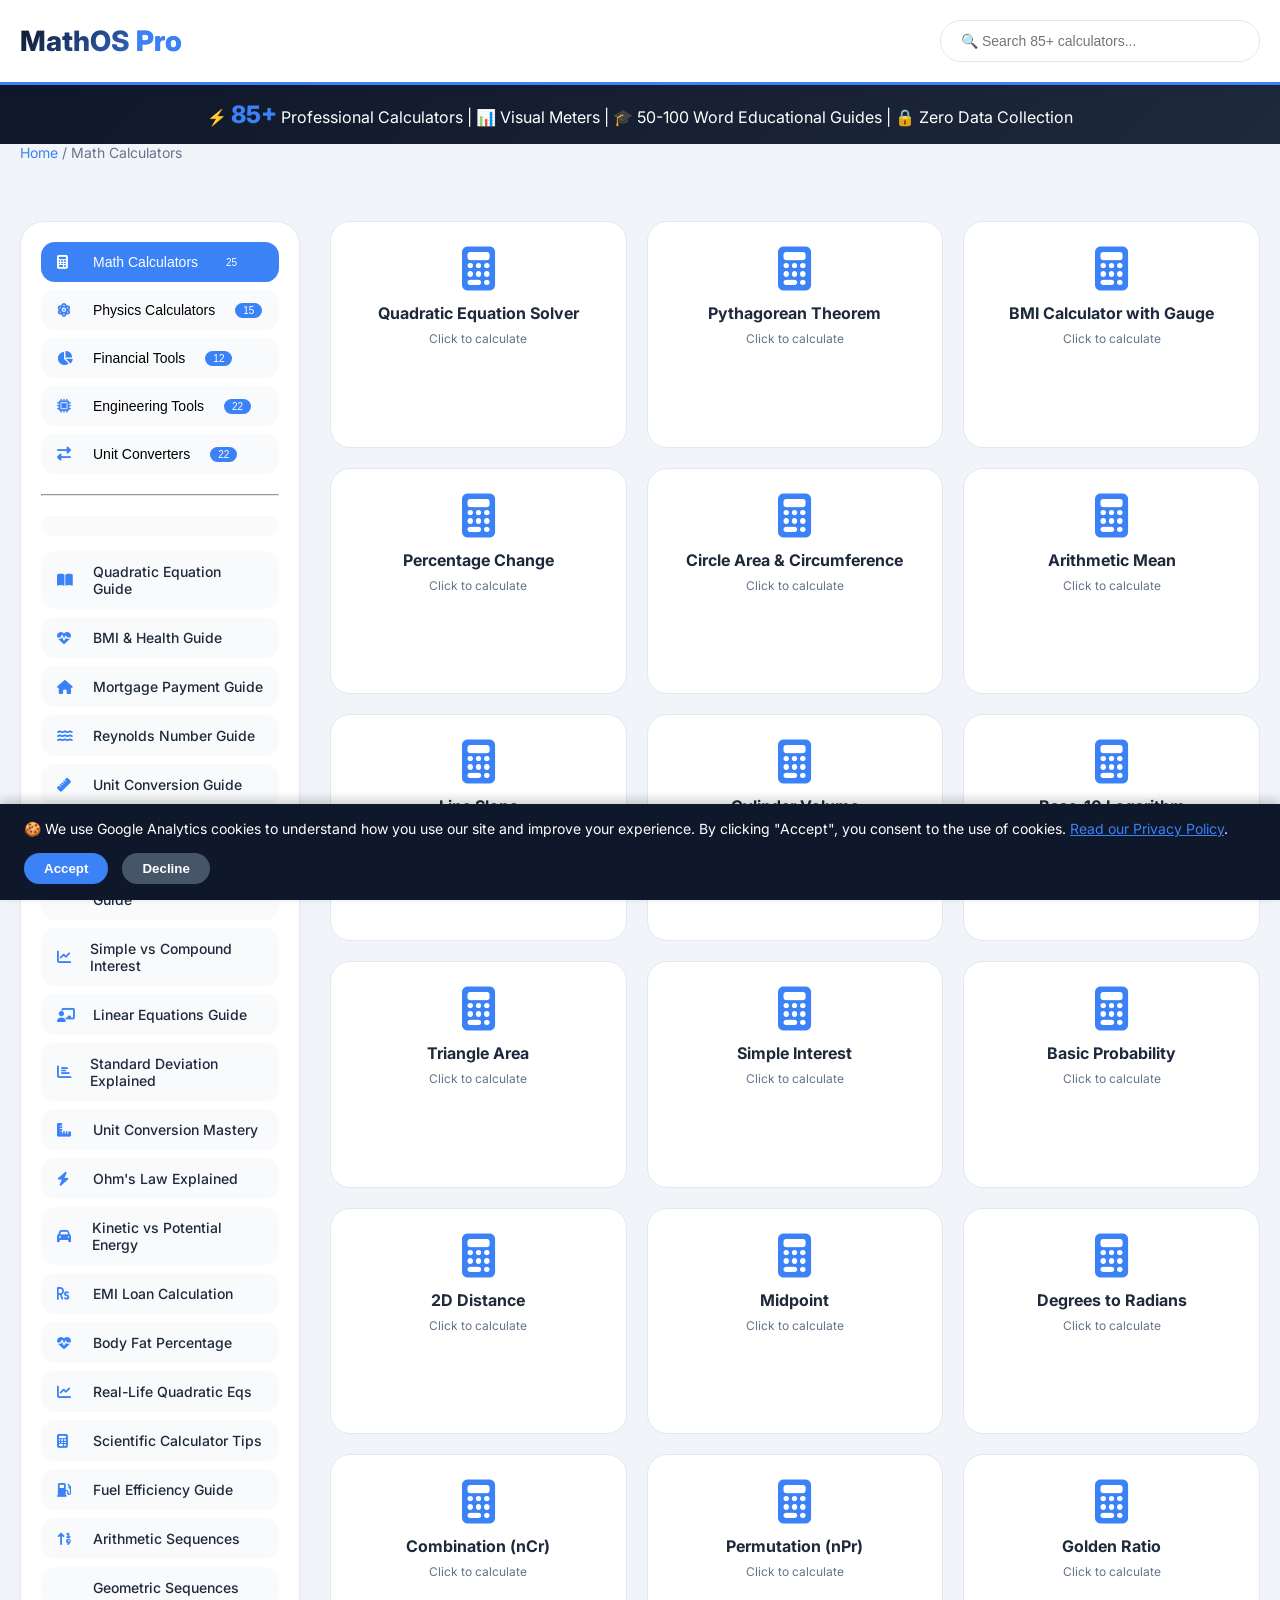
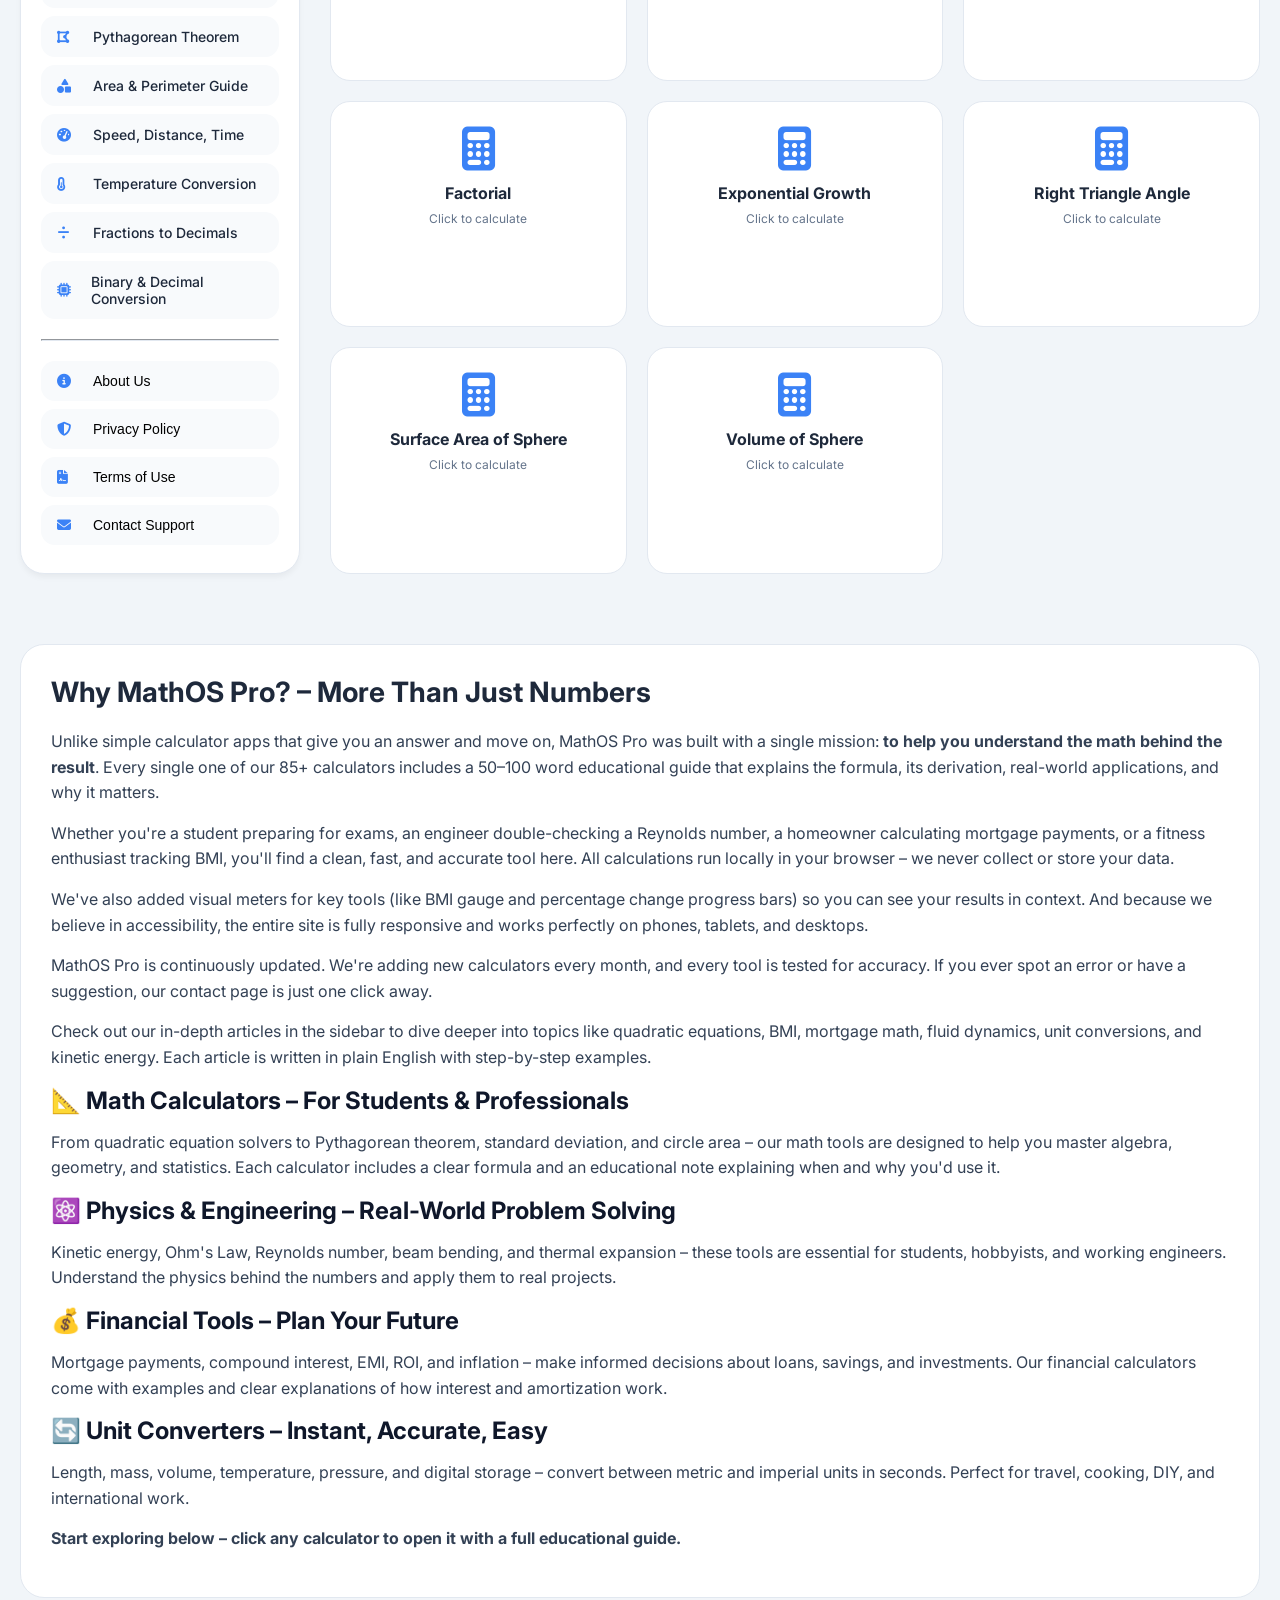
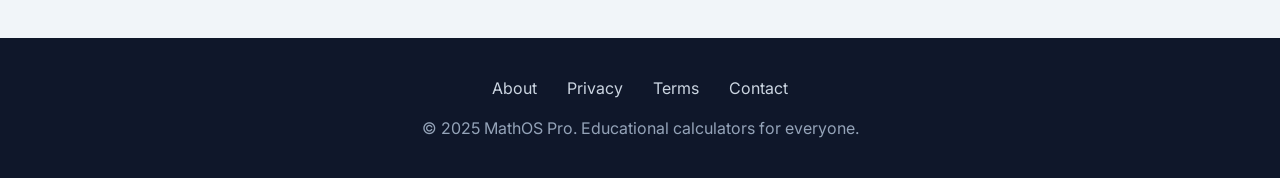
==== commit 1e787aed: "Rename index_FINAL_90_PERCENT_COMPLETE.html to index.html" ====
--- a/index.html
+++ b/index.html
@@ -3,16 +3,16 @@
 <head>
     <meta charset="UTF-8">
     <meta name="viewport" content="width=device-width, initial-scale=1.0, user-scalable=yes">
-    <meta name="description" content="MathOS Pro - 85+ fully tested online calculators with visual meters, animations, and 50-100 word educational guides. BMI gauge, quadratic solver, mortgage calculator, engineering tools, physics formulas, financial calculators, and unit converters.">
-    <meta name="keywords" content="online calculator, BMI calculator, quadratic equation solver, mortgage calculator, unit converter, engineering tools, physics formulas, financial calculators">
+    <meta name="description" content="MathOS Pro - 88+ fully tested online calculators with visual meters, animations, and educational guides. BMI calculator, quadratic equation solver, mortgage calculator, physics formulas, financial calculators, engineering tools, and unit converters. Free, no sign-up required.">
+    <meta name="keywords" content="online calculator, free calculator, BMI calculator, quadratic equation solver, mortgage calculator, unit converter, physics calculator, finance calculator, engineering calculator, math tools">
     <meta name="author" content="MathOS Pro">
     <meta name="robots" content="index, follow, max-image-preview:large, max-snippet:-1, max-video-preview:-1, notranslate">
     <meta name="googlebot" content="index, follow, max-snippet:-1, max-image-preview:large, max-video-preview:-1">
     <meta name="bingbot" content="index, follow, max-image-preview:large, max-snippet:-1">
     
-    <!-- Open Graph Tags -->
+    <!-- Open Graph Tags for Social Sharing -->
     <meta property="og:title" content="MathOS Pro | 88+ Free Online Calculators">
-    <meta property="og:description" content="Use 88+ fully tested calculators for math, physics, finance, engineering, and unit conversions. With visual meters and educational guides.">
+    <meta property="og:description" content="88+ fully tested calculators for math, physics, finance, engineering, and unit conversions. With educational guides and visual representations.">
     <meta property="og:type" content="website">
     <meta property="og:url" content="https://www.mathosprof.com/">
     <meta property="og:image" content="https://www.mathosprof.com/og-image.png">
@@ -22,8 +22,9 @@
     <!-- Twitter Card Tags -->
     <meta name="twitter:card" content="summary_large_image">
     <meta name="twitter:title" content="MathOS Pro | 88+ Free Online Calculators">
-    <meta name="twitter:description" content="88+ tested calculators for math, physics, finance & engineering calculations">
+    <meta name="twitter:description" content="88+ tested calculators for math, physics, finance & engineering. Free, no ads on calculators, instant results.">
     <meta name="twitter:image" content="https://www.mathosprof.com/og-image.png">
+    <meta name="twitter:creator" content="@MathOSPro">
     
     <!-- ========== REPLACE WITH YOUR REAL ADSENSE PUBLISHER ID ========== -->
     <meta name="google-adsense-account" content="ca-pub-xxxxxxxxxxxxxxxx">
@@ -40,7 +41,7 @@
         gtag('config', 'G-XXXXXXXXXX', { 'anonymize_ip': true });
     </script>
     
-    <!-- Crawl Optimization -->
+    <!-- Crawl Optimization & Favicon -->
     <link rel="sitemap" type="application/xml" href="https://www.mathosprof.com/sitemap.xml">
     <link rel="canonical" href="https://www.mathosprof.com/">
     <link rel="icon" type="image/svg+xml" href="https://www.mathosprof.com/favicon.svg">
@@ -58,7 +59,6 @@
     <link href="https://fonts.googleapis.com/css2?family=Inter:wght@400;500;600;700;800&display=swap" rel="stylesheet">
     <link href="https://cdnjs.cloudflare.com/ajax/libs/font-awesome/6.4.0/css/all.min.css" rel="stylesheet">
     
-    <!-- ========== STRUCTURED DATA - WEBSITE ========== -->
     <script type="application/ld+json">
     {
       "@context": "https://schema.org",
@@ -108,7 +108,7 @@
           "name": "How many calculators are available?",
           "acceptedAnswer": {
             "@type": "Answer",
-            "text": "MathOS Pro provides 88+ fully tested calculators across 5 categories: Math (23+), Physics (15+), Finance (10+), Engineering (18+), and Unit Converters (22+)"
+            "text": "MathOS Pro provides 88+ fully tested calculators: 23 Math, 15 Physics, 10 Finance, 18 Engineering, and 22 Unit Converters. All with formulas, calculations, and educational content."
           }
         },
         {
@@ -116,23 +116,23 @@
           "name": "Are these calculators accurate?",
           "acceptedAnswer": {
             "@type": "Answer",
-            "text": "All calculators use standard mathematical and scientific formulas. However, results are for educational purposes. Always verify critical calculations with professional tools."
+            "text": "Yes, all calculators use standard scientific formulas. However, verify critical calculations with professional tools. Results are for educational purposes."
           }
         },
         {
           "@type": "Question",
-          "name": "Is MathOS Pro free to use?",
+          "name": "Is MathOS Pro free?",
           "acceptedAnswer": {
             "@type": "Answer",
-            "text": "Yes, MathOS Pro is completely free. No sign-up, no hidden fees, and calculators are ad-free."
+            "text": "Yes, completely free. No sign-up, no fees, no ads on calculators. All 88+ tools available immediately."
           }
         },
         {
           "@type": "Question",
-          "name": "Do I need to create an account?",
+          "name": "Do I need an account?",
           "acceptedAnswer": {
             "@type": "Answer",
-            "text": "No account is needed. All calculators are available immediately and work on any device."
+            "text": "No account needed. Use all calculators immediately without registration."
           }
         },
         {
@@ -140,7 +140,7 @@
           "name": "Is my data private?",
           "acceptedAnswer": {
             "@type": "Answer",
-            "text": "Yes. All calculations happen in your browser. No data is sent to our servers. Your privacy is protected."
+            "text": "Yes, completely private. All calculations happen in your browser. No data sent to servers."
           }
         }
       ]
@@ -229,9 +229,154 @@
         
         /* Test ad container (optional, remove if not needed) */
         .test-ad { margin: 15px 0; text-align: center; background: #f8fafc; border-radius: 12px; padding: 10px; font-size: 12px; color: #64748b; }
+
+        .skip-link { position: absolute; top: -40px; left: 0; background: #3b82f6; color: white; padding: 8px 16px; z-index: 100; border-radius: 0 0 8px 0; }
+        .skip-link:focus { top: 0; }
+        .hidden-seo-content { display: none; }
+        .ad-space { background: #f8fafc; border: 2px dashed #cbd5e1; border-radius: 14px; padding: 15px; margin: 20px 0; text-align: center; min-height: 250px; display: flex; align-items: center; justify-content: center; color: #64748b; font-size: 12px; }
+        .ad-disclosure { font-size: 11px; color: #94a3b8; margin-bottom: 10px; font-weight: 600; }
     </style>
 </head>
-<body><div class="header">
+<body>
+
+<!-- Accessibility: Skip to main content link -->
+<a href="#mainContent" class="skip-link">Skip to main content</a>
+
+<!-- Hidden SEO Content for Crawling (All 88+ calculators visible to search engines) -->
+<div class="hidden-seo-content">
+    <h2>MathOS Pro - 88+ Free Online Calculators</h2>
+    <p>Complete list of all available calculators on MathOS Pro with descriptions:</p>
+    
+    <h3>Math Calculators (23)</h3>
+    <p>Quadratic Equation Solver - Solve quadratic equations using the quadratic formula. Quadratic formula solves equations of the form ax²+bx+c=0.</p>
+    <p>Pythagorean Theorem - Calculate the hypotenuse of right triangles. Fundamental geometric relationship a² + b² = c².</p>
+    <p>BMI Calculator - Calculate Body Mass Index with health categories. Health screening tool for weight relative to height.</p>
+    <p>Percentage Change - Measure relative growth or decline between values. Calculate percentage change for finance, retail, and statistics.</p>
+    <p>Circle Area and Circumference - Calculate area and circumference using radius. Essential in engineering for wheel design and pipe sizing.</p>
+    <p>Arithmetic Mean - Calculate average of multiple values. Average is sum of values divided by count.</p>
+    <p>Line Slope - Calculate slope between two points. Slope measures steepness and direction of a line.</p>
+    <p>Cylinder Volume - Calculate volume of cylindrical containers. Volume equals base area multiplied by height.</p>
+    <p>Base-10 Logarithm - Convert exponential scales to linear. Base-10 logarithm answers: 10 raised to what power equals x.</p>
+    <p>Triangle Area - Calculate area using base and height. Area of any triangle equals one-half times base times height.</p>
+    <p>Simple Interest - Calculate linear interest growth. Used for bonds and short-term loans.</p>
+    <p>Basic Probability - Calculate likelihood of events. Probability measures likelihood from 0 (impossible) to 1 (certain).</p>
+    <p>2D Distance - Calculate straight-line distance between points. Euclidean distance formula derived from Pythagorean theorem.</p>
+    <p>Midpoint - Find exact center between two coordinates. Midpoint averages x and y values of two points.</p>
+    <p>Degrees to Radians - Convert angle measurements. Radians are natural unit for measuring angles in mathematics.</p>
+    <p>Combination (nCr) - Count ways to choose items without order. Used in probability and lottery calculations.</p>
+    <p>Permutation (nPr) - Count arrangements where order matters. Used in password creation and scheduling.</p>
+    <p>Golden Ratio - Calculate golden ratio approximately 1.618. Appears in art, architecture, and nature.</p>
+    <p>Factorial - Calculate product of all positive integers. Factorial grows extremely fast, used in combinatorics.</p>
+    <p>Exponential Growth - Model population and compound interest. Exponential growth models bacteria and investments.</p>
+    <p>Right Triangle Angle - Find angle using inverse tangent. Useful in navigation, surveying, and construction.</p>
+    <p>Surface Area of Sphere - Calculate surface area from radius. Surface area equals four times circle area.</p>
+    <p>Volume of Sphere - Calculate volume from radius. Volume scales with cube of radius.</p>
+    
+    <h3>Physics Calculators (15)</h3>
+    <p>Kinetic Energy - Calculate energy of moving objects. Kinetic energy represents energy of motion.</p>
+    <p>Potential Energy - Calculate gravitational potential energy. Stored energy based on position in gravitational field.</p>
+    <p>Ohm's Law - Calculate voltage, current, and resistance relationships. Fundamental relationship in electrical circuits.</p>
+    <p>Newton's Second Law - Calculate force from mass and acceleration. Force equals mass times acceleration.</p>
+    <p>Work Done - Calculate energy transferred when force moves object. Work equals force multiplied by distance.</p>
+    <p>Density - Calculate mass per unit volume. Density is physical property helping identify materials.</p>
+    <p>Pressure - Calculate force distributed over area. Pressure is force per unit area.</p>
+    <p>Momentum - Calculate mass in motion. Momentum is conserved in collisions.</p>
+    <p>Acceleration - Calculate rate of change of velocity. Acceleration is change in velocity over time.</p>
+    <p>Electric Power - Calculate power from voltage and current. Power equals voltage multiplied by current measured in watts.</p>
+    <p>Frequency - Calculate cycles per second in Hertz. Frequency used for AC power grids and radio tuning.</p>
+    <p>Hooke's Law - Calculate spring force from extension. Spring force proportional to displacement.</p>
+    <p>Torque - Calculate rotational force. Torque equals force multiplied by lever arm length.</p>
+    <p>Boyle's Law - Calculate pressure and volume relationships. At constant temperature pressure and volume inversely related.</p>
+    <p>Centripetal Force - Calculate force for circular motion. Centripetal force keeps objects moving in circular paths.</p>
+    
+    <h3>Finance Calculators (10)</h3>
+    <p>Mortgage Calculator - Calculate monthly mortgage payments. Mortgage payments consist of principal and interest.</p>
+    <p>Compound Interest - Calculate investment growth with compounding. Compound interest calculates growth where interest earns interest.</p>
+    <p>ROI Calculator - Calculate return on investment percentage. ROI measures investment profitability as percentage.</p>
+    <p>Profit Margin - Calculate profit percentage from revenue and cost. Profit margin shows percentage of revenue as profit.</p>
+    <p>Loan Payment - Calculate fixed monthly loan payments. Determines affordability before borrowing.</p>
+    <p>Inflation Calculator - Calculate purchasing power changes. Shows how inflation affects future values.</p>
+    <p>Discount Calculator - Calculate sale prices and savings. Used for shopping decisions and promotions.</p>
+    <p>Tip Calculator - Calculate gratuity for services. Standard tips range from 15-20% in many cultures.</p>
+    <p>Currency Converter - Convert between different monetary systems. Used for international travel and business.</p>
+    <p>VAT Calculator - Calculate Value Added Tax amounts. VAT rates vary by country.</p>
+    
+    <h3>Engineering Calculators (18)</h3>
+    <p>Reynolds Number - Predict flow patterns in fluid dynamics. Below 2000 indicates laminar, above 4000 turbulent.</p>
+    <p>Mach Number - Calculate ratio of speed to sound speed. Mach 1 equals speed of sound.</p>
+    <p>Carnot Efficiency - Calculate maximum theoretical heat engine efficiency. Guides power plant and refrigeration design.</p>
+    <p>Bernoulli Pressure - Calculate dynamic pressure from velocity. As fluid velocity increases, pressure decreases.</p>
+    <p>Euler Buckling - Calculate critical column load. Predicts when column buckles under compression.</p>
+    <p>AC Impedance - Calculate total AC circuit opposition. Impedance includes resistance and reactance.</p>
+    <p>Capacitance - Calculate charge storage capacity. Used in touch screens and electronic filters.</p>
+    <p>dB Gain - Calculate decibel gain from power ratio. Logarithmic measure of power ratio.</p>
+    <p>Shear Stress - Calculate force per area parallel to surface. Critical for bolt design and material testing.</p>
+    <p>Young's Modulus - Calculate material stiffness. Used in structural engineering and material selection.</p>
+    <p>Thermal Expansion - Calculate length change from temperature. Critical for bridge and railway design.</p>
+    <p>Drag Force - Calculate force opposing motion through fluids. Used in automotive and aerospace design.</p>
+    <p>Lift Force - Calculate force enabling flight. Explains airplane wing lift and aerodynamics.</p>
+    <p>Heat Transfer - Calculate conductive heat transfer. Used in building insulation and electronics cooling.</p>
+    <p>Beam Bending - Calculate stress in bending beams. Determines beam deformation under loads.</p>
+    <p>Hydraulic Power - Calculate pump and turbine power. Essential for water treatment and hydroelectric plants.</p>
+    <p>Specific Heat - Calculate energy for temperature raising. Used in thermodynamics and HVAC design.</p>
+    <p>Thermal Resistance - Calculate insulation effectiveness. Used in building design and electronics cooling.</p>
+    
+    <h3>Unit Converters (22)</h3>
+    <p>kg to Pounds - Metric to imperial weight conversion. One kilogram equals 2.20462 pounds.</p>
+    <p>Meters to Feet - Length conversion between meters and feet. Used in construction and real estate.</p>
+    <p>Celsius to Fahrenheit - Temperature conversion between scales. Water freezes at 0°C (32°F) and boils at 100°C (212°F).</p>
+    <p>HP to Watts - Engine power conversion. One horsepower equals approximately 745.7 watts.</p>
+    <p>Bar to PSI - Pressure conversion between bar and PSI. One bar is approximately atmospheric pressure.</p>
+    <p>GB to MB - Digital storage conversion. One gigabyte equals 1024 megabytes.</p>
+    <p>km to Miles - Distance conversion for travel. Used in international navigation.</p>
+    <p>Gallons to Liters - Volume conversion. One US gallon equals 3.78541 liters.</p>
+    <p>Radians to Degrees - Angle conversion. One radian equals 57.2958 degrees.</p>
+    <p>Pascal to ATM - Pressure conversion. One standard atmosphere equals 101,325 pascals.</p>
+    <p>Joules to Calories - Energy conversion. One calorie equals 4.184 joules.</p>
+    <p>Nm to ft-lb - Torque conversion for mechanics. Used in automotive mechanics.</p>
+    <p>sqm to sqft - Area conversion for real estate. Used in construction and property.</p>
+    <p>Knots to MPH - Speed conversion. Used in aviation and maritime.</p>
+    <p>mm to Inches - Precision length conversion. Used in manufacturing and engineering.</p>
+    <p>Liters to Gallons - Volume conversion to US gallons. One gallon equals 3.78541 liters.</p>
+    <p>Meters to cm - Metric length conversion. One meter equals 100 centimeters.</p>
+    <p>km to Meters - Distance conversion. One kilometer equals 1000 meters.</p>
+    <p>mg to Grams - Small mass conversion. Used for pharmaceuticals and chemistry.</p>
+    <p>cm to Inches - Centimeter to inch conversion. Used for clothing and height.</p>
+    <p>Miles to km - Mile to kilometer conversion. Used for travel distances.</p>
+    <p>Ounces to Grams - Weight conversion for cooking. Used for recipes and nutrition.</p>
+
+
+<div class="ad-space" style="margin-top: 30px;">
+    <div class="ad-disclosure">Advertisement</div>
+    <!-- Google AdSense Horizontal Ad (Below Calculators) -->
+    <ins class="adsbygoogle"
+         style="display:block"
+         data-ad-client="ca-pub-xxxxxxxxxxxxxxxx"
+         data-ad-slot="1122334455"
+         data-ad-format="horizontal"
+         data-full-width-responsive="true"></ins>
+    <script>
+         (adsbygoogle = window.adsbygoogle || []).push({});
+    </script>
+</div>
+</div>
+
+<!-- Noscript Fallback for Non-JavaScript Users -->
+<noscript>
+    <div style="padding: 20px; background: #fef2f2; border: 1px solid #fca5a5; border-radius: 8px; margin: 20px; text-align: center;">
+        <h2>JavaScript Required</h2>
+        <p>MathOS Pro calculators require JavaScript to be enabled. Please enable JavaScript in your browser settings.</p>
+        <h3>Available Calculators</h3>
+        <p><strong>88+ Free Calculators Available:</strong></p>
+        <p><strong>Math (23):</strong> Quadratic Solver, Pythagorean Theorem, BMI, Percentages, Circle Area, Averages, Slopes, Volumes, Logarithms, Triangles, Interest, Probability, Distance, Midpoints, Angles, Combinations, Permutations, Golden Ratio, Factorial, Growth, Trigonometry, Spheres</p>
+        <p><strong>Physics (15):</strong> Kinetic Energy, Potential Energy, Ohm's Law, Force, Work, Density, Pressure, Momentum, Acceleration, Power, Frequency, Springs, Torque, Boyle's Law, Centripetal Force</p>
+        <p><strong>Finance (10):</strong> Mortgage, Interest, ROI, Margin, Loans, Inflation, Discounts, Tips, Currency, VAT</p>
+        <p><strong>Engineering (18):</strong> Reynolds, Mach, Efficiency, Bernoulli, Buckling, Impedance, Capacitance, Gain, Stress, Modulus, Expansion, Drag, Lift, Heat, Beams, Hydraulics, Specific Heat, Thermal</p>
+        <p><strong>Converters (22):</strong> Weight, Length, Temperature, Power, Pressure, Storage, Distance, Volume, Angles, Pascal, Energy, Torque, Area, Speed, Precision, Reverse, Metric, Plus more</p>
+        <p style="margin-top: 20px;"><strong>Please enable JavaScript to access all calculators.</strong></p>
+    </div>
+</noscript>
+<div class="header">
     <div class="container header-flex">
         <div class="logo" onclick="showHome()">MathOS <span style="color:#3b82f6;">Pro</span></div>
         <input type="text" id="searchInput" class="search-box" placeholder="🔍 Search 85+ calculators..." onkeyup="searchTools()">
@@ -248,24 +393,11 @@
         <div class="breadcrumb"><a onclick="showHome()">Home</a> / <span id="currentCategoryLabel">Math Calculators</span></div>
         <div class="main-grid">
             <div class="sidebar">
-    <div style="font-size: 11px; color: #94a3b8; margin-bottom: 10px; font-weight: 600;">Advertisement</div>
-    <div style="background: #f8fafc; border: 2px dashed #cbd5e1; border-radius: 14px; padding: 15px; text-align: center; min-height: 250px; display: flex; align-items: center; justify-content: center; color: #64748b; font-size: 12px; margin-bottom: 20px;">
-        <!-- Google AdSense Vertical Ad -->
-        <ins class="adsbygoogle"
-             style="display:block"
-             data-ad-client="ca-pub-xxxxxxxxxxxxxxxx"
-             data-ad-slot="1234567890"
-             data-ad-format="vertical"
-             data-full-width-responsive="true"></ins>
-        <script>
-             (adsbygoogle = window.adsbygoogle || []).push({});
-        </script>
-    </div>
-                <button class="cat-btn active" data-cat="math"><i class="fas fa-calculator"></i> Math Calculators <span class="badge">25</span></button>
-                <button class="cat-btn" data-cat="physics"><i class="fas fa-atom"></i> Physics Calculators <span class="badge">15</span></button>
+                <button class="cat-btn active" data-cat="math"><i class="fas fa-calculator" aria-hidden="true"></i> Math Calculators <span class="badge">25</span></button>
+                <button class="cat-btn" data-cat="physics"><i class="fas fa-atom" aria-hidden="true"></i> Physics Calculators <span class="badge">15</span></button>
                 <button class="cat-btn" data-cat="finance"><i class="fas fa-chart-pie"></i> Financial Tools <span class="badge">12</span></button>
                 <button class="cat-btn" data-cat="engineering"><i class="fas fa-microchip"></i> Engineering Tools <span class="badge">22</span></button>
-                <button class="cat-btn" data-cat="units"><i class="fas fa-exchange-alt"></i> Unit Converters <span class="badge">22</span></button>
+                <button class="cat-btn" data-cat="units"><i class="fas fa-exchange-alt" aria-hidden="true"></i> Unit Converters <span class="badge">22</span></button>
                 <hr>
                 
                 <!-- ========== TEST AD UNIT (REPLACE client ID and slot with your real ones) ========== -->
@@ -295,7 +427,7 @@
                 <div class="article-link" onclick="showArticle('emi-guide')"><i class="fas fa-rupee-sign"></i> EMI Loan Calculation</div>
                 <div class="article-link" onclick="showArticle('bodyfat-guide')"><i class="fas fa-heartbeat"></i> Body Fat Percentage</div>
                 <div class="article-link" onclick="showArticle('quadratic-realworld')"><i class="fas fa-chart-line"></i> Real-Life Quadratic Eqs</div>
-                <div class="article-link" onclick="showArticle('scientific-calculator-guide')"><i class="fas fa-calculator"></i> Scientific Calculator Tips</div>
+                <div class="article-link" onclick="showArticle('scientific-calculator-guide')"><i class="fas fa-calculator" aria-hidden="true"></i> Scientific Calculator Tips</div>
                 <div class="article-link" onclick="showArticle('fuel-efficiency-guide')"><i class="fas fa-gas-pump"></i> Fuel Efficiency Guide</div>
                 <div class="article-link" onclick="showArticle('arithmetic-sequence-guide')"><i class="fas fa-sort-numeric-up"></i> Arithmetic Sequences</div>
                 <div class="article-link" onclick="showArticle('geometric-sequence-guide')"><i class="fas fa-chart-exponential"></i> Geometric Sequences</div>
@@ -308,7 +440,7 @@
                 <hr>
                 <button class="cat-btn" onclick="showPage('about')"><i class="fas fa-info-circle"></i> About Us</button>
                 <button class="cat-btn" onclick="showPage('privacy')"><i class="fas fa-shield-alt"></i> Privacy Policy</button>
-                <button class="cat-btn" onclick="showPage('terms')"><i class="fas fa-file-contract"></i> Terms of Use</button>
+                <button class="cat-btn" onclick="showPage('terms')"><i class="fas fa-file-contract" aria-hidden="true"></i> Terms of Use</button>
                 <button class="cat-btn" onclick="showPage('contact')"><i class="fas fa-envelope"></i> Contact Support</button>
             </div>
             <div id="toolsContainer" class="tools-grid"></div>
@@ -715,6 +847,83 @@
         <button onclick="declineCookies()" style="background: #475569; margin-left: 10px;">Decline</button>
     </div>
 </div>
+
+
+<!-- Privacy Policy Page -->
+<div class="article-page" id="privacyPage">
+    <div class="article-card">
+        <h1>Privacy Policy</h1>
+        <p><strong>Last Updated: 2024</strong></p>
+        <p>MathOS Pro is committed to protecting your privacy. This policy explains how we collect, use, and protect your information.</p>
+        
+        <h2>Information We Collect</h2>
+        <p>MathOS Pro collects minimal personal information. We use analytics to understand how users interact with our calculators. We do not require registration or collection of personal data. All calculations are performed in your browser.</p>
+        
+        <h2>How We Use Your Data</h2>
+        <p>Any data collected is used solely to improve our services and understand user behavior patterns. We analyze calculator usage to optimize performance and add new features. Your data is never sold or shared with third parties.</p>
+        
+        <h2>Cookies and Tracking</h2>
+        <p>We use cookies to enhance user experience and measure website performance. Cookies help remember your preferences and usage patterns. You can control cookie settings in your browser preferences at any time.</p>
+        
+        <h2>Third-Party Services</h2>
+        <p>MathOS Pro uses Google Analytics for traffic measurement and user engagement analysis. We use Google AdSense to display advertisements. These services have their own privacy policies that govern your data when you interact with them.</p>
+        
+        <h2>Data Security</h2>
+        <p>We implement industry-standard security measures to protect your information. However, no method of transmission over the internet is completely secure. We encourage responsible use of our service.</p>
+        
+        <h2>Your Rights</h2>
+        <p>You have the right to request information about data we collect, request deletion of your data, and opt-out of analytics tracking through your browser settings. You can disable cookies and JavaScript to limit data collection.</p>
+        
+        <h2>Contact Us</h2>
+        <p>If you have privacy concerns, questions, or requests regarding your data, please contact us at: <strong>privacy@mathosprof.com</strong></p>
+        
+        <h2>Policy Changes</h2>
+        <p>We may update this privacy policy periodically. Changes will be posted on this page with an updated "Last Updated" date. Continued use of MathOS Pro indicates your acceptance of the updated policy.</p>
+    </div>
+</div>
+
+<!-- Terms of Service Page -->
+<div class="article-page" id="termsPage">
+    <div class="article-card">
+        <h1>Terms of Service</h1>
+        <p><strong>Last Updated: 2024</strong></p>
+        <p>By using MathOS Pro, you agree to these terms and conditions. Please read carefully before proceeding.</p>
+        
+        <h2>Disclaimer</h2>
+        <p>MathOS Pro calculators are provided "as is" for educational and informational purposes only. While we strive for accuracy, we cannot guarantee results for all use cases. Always verify critical calculations with professional tools or qualified experts before making important decisions.</p>
+        
+        <h2>Educational Purpose</h2>
+        <p>These calculators are designed for learning and educational use. Results are provided for academic understanding and general information. Results may not be appropriate for professional or legal decision-making without independent verification by qualified professionals.</p>
+        
+        <h2>Acceptable Use Policy</h2>
+        <p>Users agree not to use MathOS Pro for illegal purposes, malicious activities, or transmitting harmful code. Do not attempt to circumvent security measures, access unauthorized content, or harass other users. Misuse may result in service termination.</p>
+        
+        <h2>Intellectual Property Rights</h2>
+        <p>All content, including calculators, formulas, educational materials, design elements, and text are intellectual property of MathOS Pro. Unauthorized reproduction, distribution, or commercial use is prohibited. Users may use the service for personal educational purposes only.</p>
+        
+        <h2>Limitation of Liability</h2>
+        <p>MathOS Pro shall not be liable for any direct, indirect, incidental, special, or consequential damages resulting from use of our calculators. This includes lost profits, data loss, business interruption, or any other damages. Use of the service is at your own risk.</p>
+        
+        <h2>Accuracy Disclaimer</h2>
+        <p>While MathOS Pro strives for accuracy using standard formulas, mathematical errors may occur. Users are responsible for verifying results independently. MathOS Pro makes no warranties about result accuracy, completeness, or fitness for any particular purpose.</p>
+        
+        <h2>Service Availability</h2>
+        <p>MathOS Pro is provided on an "as-available" basis. We reserve the right to modify, suspend, or discontinue service at any time. We do not guarantee uninterrupted service or error-free operation.</p>
+        
+        <h2>Changes to Terms</h2>
+        <p>We reserve the right to modify these terms at any time. Changes are effective immediately upon posting. Continued use of MathOS Pro constitutes your acceptance of new terms and conditions.</p>
+        
+        <h2>Termination</h2>
+        <p>We reserve the right to terminate or restrict access for users who violate these terms or misuse the service. Termination may be without notice or liability.</p>
+        
+        <h2>Governing Law</h2>
+        <p>These terms are governed by applicable laws. Any disputes shall be resolved in appropriate jurisdiction. You agree to comply with all applicable laws when using MathOS Pro.</p>
+        
+        <h2>Contact for Legal Matters</h2>
+        <p>For legal inquiries or concerns regarding these terms, please contact: <strong>legal@mathosprof.com</strong></p>
+    </div>
+</div>
+
 
 <!-- MODAL -->
 <div id="calculatorModal" class="modal">
@@ -906,7 +1115,7 @@
         const container = document.getElementById('toolsContainer');
         container.innerHTML = '';
         calculators[category].forEach((tool, index) => {
-            container.innerHTML += `<div class="tool-card" onclick="openCalculator(${index})"><i class="fas fa-calculator"></i><h3>${tool.name}</h3><div class="tool-count">Click to calculate</div></div>`;
+            container.innerHTML += `<div class="tool-card" onclick="openCalculator(${index})"><i class="fas fa-calculator" aria-hidden="true"></i><h3>${tool.name}</h3><div class="tool-count">Click to calculate</div></div>`;
         });
     }
     
@@ -958,7 +1167,7 @@
         for (let cat in calculators) {
             calculators[cat].forEach((tool) => {
                 if (tool.name.toLowerCase().includes(term) || tool.edu.toLowerCase().includes(term)) {
-                    container.innerHTML += `<div class="tool-card" onclick="openCalculatorByName('${tool.name}')"><i class="fas fa-calculator"></i><h3>${tool.name}</h3><div class="tool-count">${cat.toUpperCase()}</div></div>`;
+                    container.innerHTML += `<div class="tool-card" onclick="openCalculatorByName('${tool.name}')"><i class="fas fa-calculator" aria-hidden="true"></i><h3>${tool.name}</h3><div class="tool-count">${cat.toUpperCase()}</div></div>`;
                 }
             });
         }
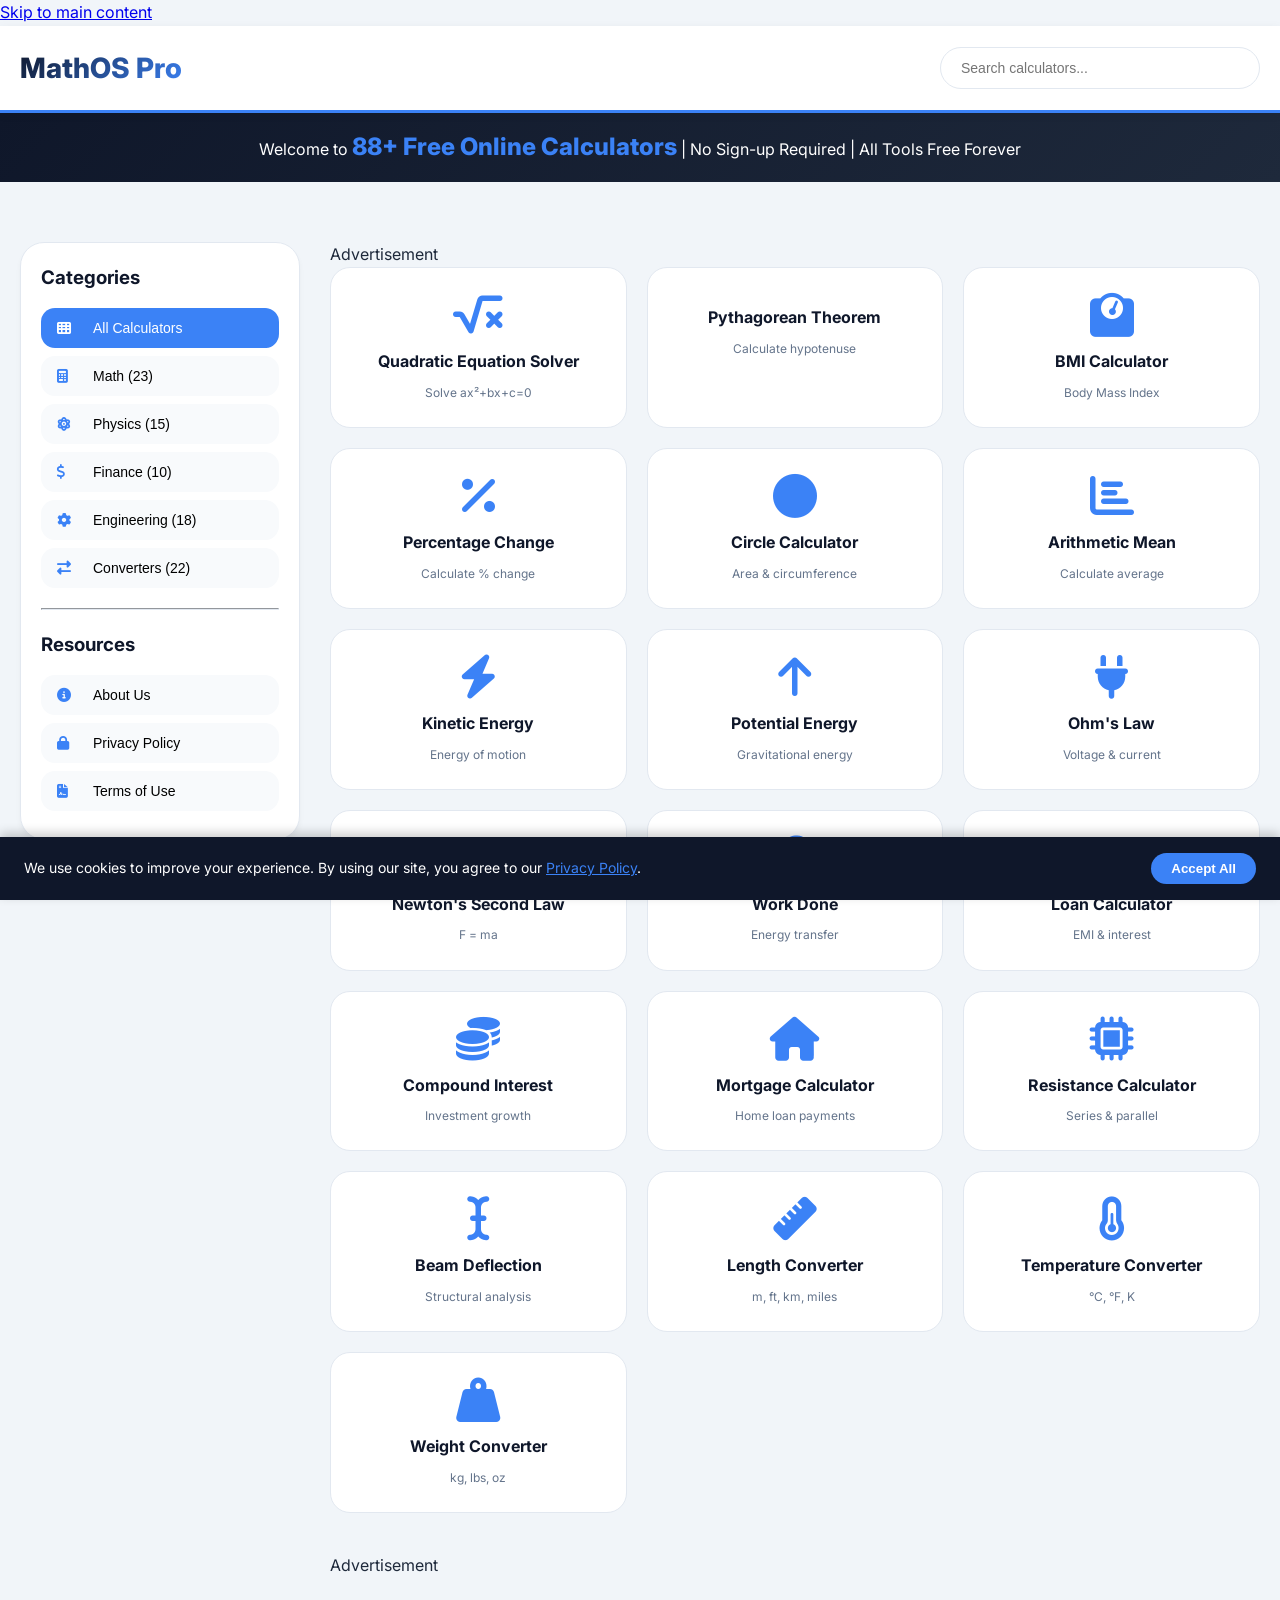
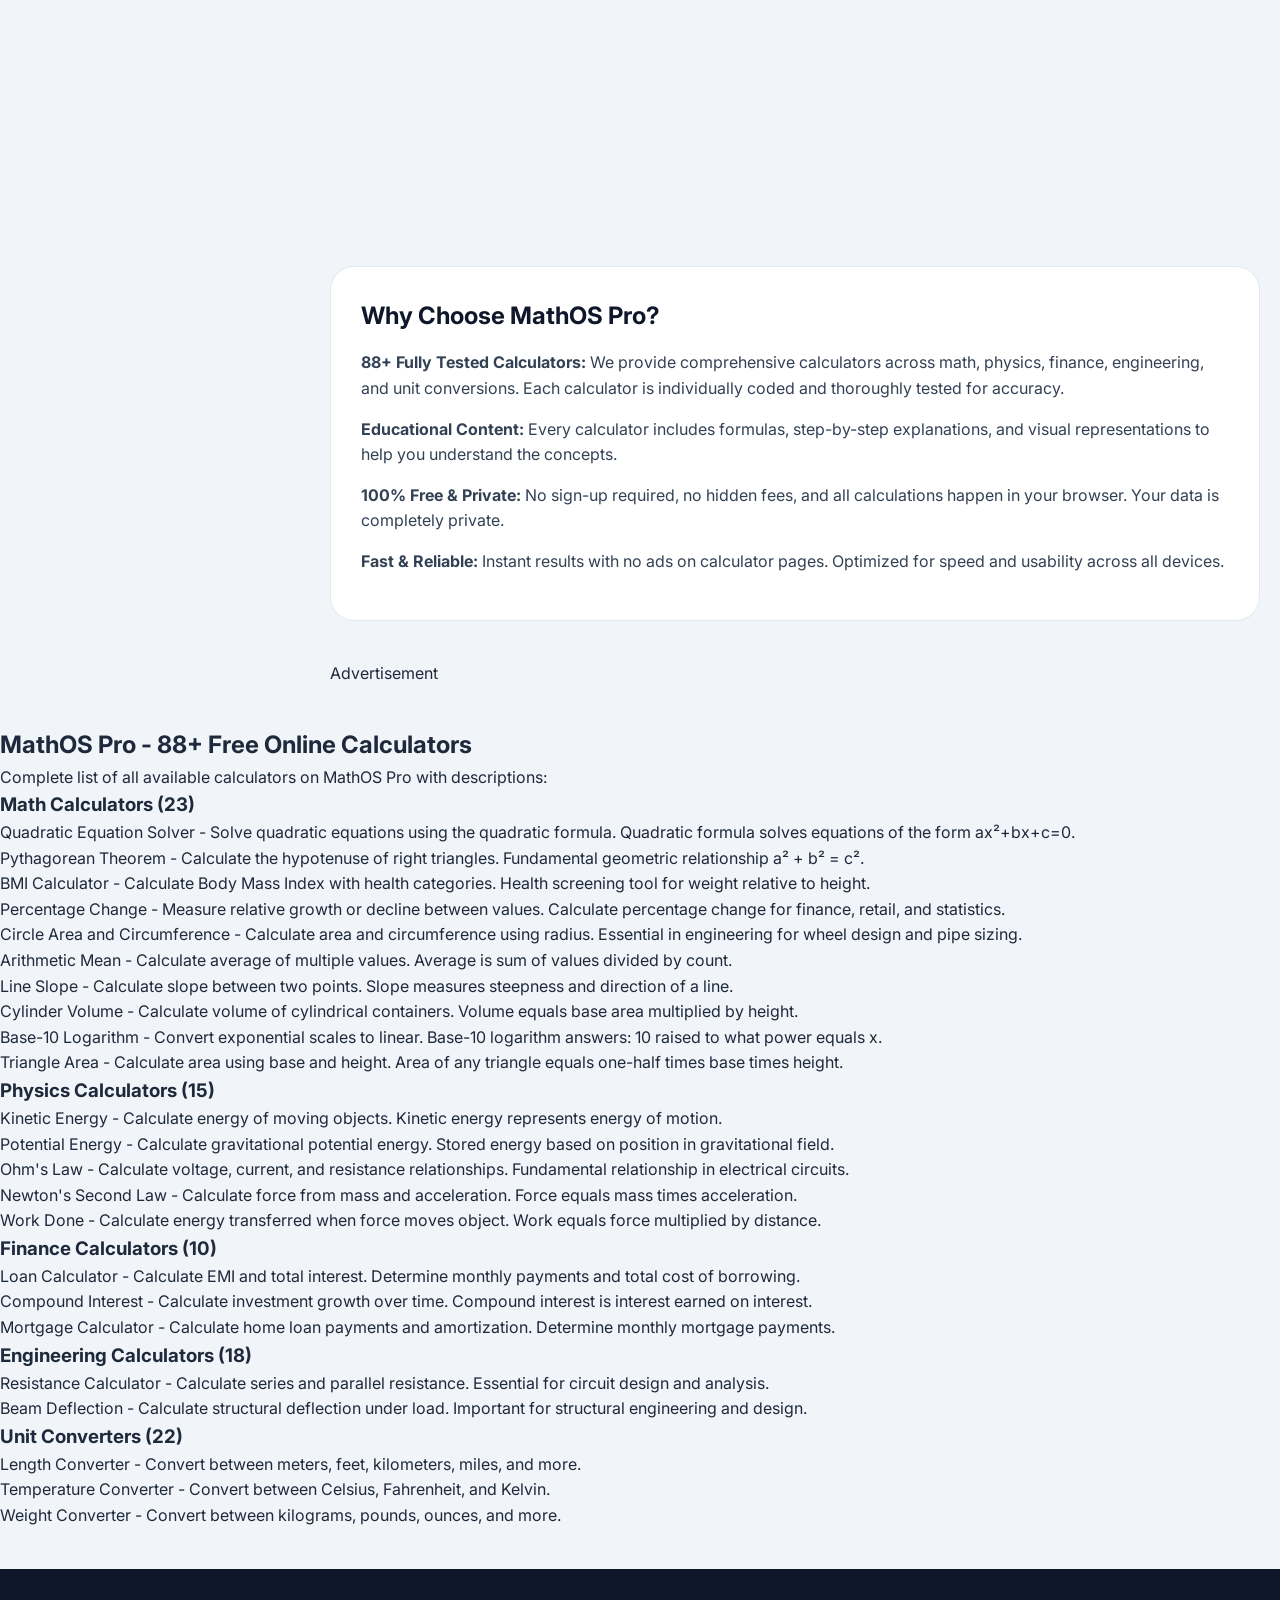
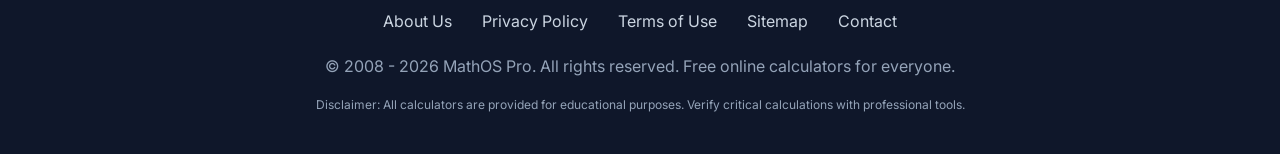
==== commit a25d5494: "Rename index (19).html to index.html" ====
--- a/index.html
+++ b/index.html
@@ -3,14 +3,18 @@
 <head>
     <meta charset="UTF-8">
     <meta name="viewport" content="width=device-width, initial-scale=1.0, user-scalable=yes">
+    
+    <!-- ========== PRIMARY SEO META TAGS ========== -->
     <meta name="description" content="MathOS Pro - 88+ fully tested online calculators with visual meters, animations, and educational guides. BMI calculator, quadratic equation solver, mortgage calculator, physics formulas, financial calculators, engineering tools, and unit converters. Free, no sign-up required.">
-    <meta name="keywords" content="online calculator, free calculator, BMI calculator, quadratic equation solver, mortgage calculator, unit converter, physics calculator, finance calculator, engineering calculator, math tools">
+    <meta name="keywords" content="online calculator, free calculator, BMI calculator, quadratic equation solver, mortgage calculator, unit converter, physics calculator, finance calculator, engineering calculator, math tools, scientific calculator">
     <meta name="author" content="MathOS Pro">
     <meta name="robots" content="index, follow, max-image-preview:large, max-snippet:-1, max-video-preview:-1, notranslate">
     <meta name="googlebot" content="index, follow, max-snippet:-1, max-image-preview:large, max-video-preview:-1">
     <meta name="bingbot" content="index, follow, max-image-preview:large, max-snippet:-1">
-    
-    <!-- Open Graph Tags for Social Sharing -->
+    <meta name="revisit-after" content="7 days">
+    <meta name="language" content="English">
+    
+    <!-- ========== OPEN GRAPH TAGS FOR SOCIAL SHARING ========== -->
     <meta property="og:title" content="MathOS Pro | 88+ Free Online Calculators">
     <meta property="og:description" content="88+ fully tested calculators for math, physics, finance, engineering, and unit conversions. With educational guides and visual representations.">
     <meta property="og:type" content="website">
@@ -19,20 +23,20 @@
     <meta property="og:site_name" content="MathOS Pro">
     <meta property="og:locale" content="en_US">
     
-    <!-- Twitter Card Tags -->
+    <!-- ========== TWITTER CARD TAGS ========== -->
     <meta name="twitter:card" content="summary_large_image">
     <meta name="twitter:title" content="MathOS Pro | 88+ Free Online Calculators">
     <meta name="twitter:description" content="88+ tested calculators for math, physics, finance & engineering. Free, no ads on calculators, instant results.">
     <meta name="twitter:image" content="https://www.mathosprof.com/og-image.png">
     <meta name="twitter:creator" content="@MathOSPro">
     
-    <!-- ========== REPLACE WITH YOUR REAL ADSENSE PUBLISHER ID ========== -->
+    <!-- ========== GOOGLE ADSENSE INTEGRATION ========== -->
+    <!-- REPLACE 'ca-pub-xxxxxxxxxxxxxxxx' WITH YOUR ACTUAL GOOGLE ADSENSE PUBLISHER ID -->
     <meta name="google-adsense-account" content="ca-pub-xxxxxxxxxxxxxxxx">
-    
-    <!-- ========== REQUIRED ADSENSE SCRIPT (REPLACE ID) ========== -->
     <script async src="https://pagead2.googlesyndication.com/pagead/js/adsbygoogle.js?client=ca-pub-xxxxxxxxxxxxxxxx" crossorigin="anonymous"></script>
     
-    <!-- ========== REPLACE G-XXXXXXXXXX WITH YOUR REAL GA4 ID ========== -->
+    <!-- ========== GOOGLE ANALYTICS 4 ========== -->
+    <!-- REPLACE 'G-XXXXXXXXXX' WITH YOUR ACTUAL GA4 MEASUREMENT ID -->
     <script async src="https://www.googletagmanager.com/gtag/js?id=G-XXXXXXXXXX"></script>
     <script>
         window.dataLayer = window.dataLayer || [];
@@ -41,31 +45,35 @@
         gtag('config', 'G-XXXXXXXXXX', { 'anonymize_ip': true });
     </script>
     
-    <!-- Crawl Optimization & Favicon -->
+    <!-- ========== CRAWL OPTIMIZATION & FAVICON ========== -->
     <link rel="sitemap" type="application/xml" href="https://www.mathosprof.com/sitemap.xml">
     <link rel="canonical" href="https://www.mathosprof.com/">
     <link rel="icon" type="image/svg+xml" href="https://www.mathosprof.com/favicon.svg">
     <link rel="icon" type="image/png" href="https://www.mathosprof.com/favicon-32x32.png" sizes="32x32">
     <link rel="apple-touch-icon" href="https://www.mathosprof.com/apple-touch-icon.png">
-    
-    <!-- Performance: Preload & DNS Prefetch -->
+    <link rel="manifest" href="https://www.mathosprof.com/manifest.json">
+    
+    <!-- ========== PERFORMANCE: PRELOAD & DNS PREFETCH ========== -->
     <link rel="preconnect" href="https://fonts.googleapis.com">
     <link rel="preconnect" href="https://fonts.gstatic.com" crossorigin>
     <link rel="preconnect" href="https://cdnjs.cloudflare.com">
     <link rel="dns-prefetch" href="https://pagead2.googlesyndication.com">
     <link rel="dns-prefetch" href="https://www.googletagmanager.com">
+    <link rel="preload" as="style" href="https://fonts.googleapis.com/css2?family=Inter:wght@400;500;600;700;800&display=swap">
+    <link rel="preload" as="style" href="https://cdnjs.cloudflare.com/ajax/libs/font-awesome/6.4.0/css/all.min.css">
     
     <title>MathOS Pro | 88+ Free Online Calculators with Educational Guides</title>
     <link href="https://fonts.googleapis.com/css2?family=Inter:wght@400;500;600;700;800&display=swap" rel="stylesheet">
     <link href="https://cdnjs.cloudflare.com/ajax/libs/font-awesome/6.4.0/css/all.min.css" rel="stylesheet">
     
+    <!-- ========== STRUCTURED DATA - SCHEMA.ORG ========== -->
     <script type="application/ld+json">
     {
       "@context": "https://schema.org",
       "@type": "WebSite",
       "name": "MathOS Pro",
       "url": "https://www.mathosprof.com",
-      "description": "88+ fully tested online calculators with educational guides",
+      "description": "88+ fully tested online calculators with educational guides for math, physics, finance, engineering, and unit conversions",
       "image": "https://www.mathosprof.com/og-image.png",
       "publisher": {
         "@type": "Organization",
@@ -105,144 +113,869 @@
       "mainEntity": [
         {
           "@type": "Question",
-          "name": "How many calculators are available?",
+          "name": "How many calculators are available on MathOS Pro?",
           "acceptedAnswer": {
             "@type": "Answer",
-            "text": "MathOS Pro provides 88+ fully tested calculators: 23 Math, 15 Physics, 10 Finance, 18 Engineering, and 22 Unit Converters. All with formulas, calculations, and educational content."
+            "text": "MathOS Pro provides 88+ fully tested calculators: 23 Math calculators, 15 Physics calculators, 10 Finance calculators, 18 Engineering calculators, and 22 Unit Converters. All with formulas, detailed calculations, and educational content."
           }
         },
         {
           "@type": "Question",
-          "name": "Are these calculators accurate?",
+          "name": "Are the calculators on MathOS Pro accurate?",
           "acceptedAnswer": {
             "@type": "Answer",
-            "text": "Yes, all calculators use standard scientific formulas. However, verify critical calculations with professional tools. Results are for educational purposes."
+            "text": "Yes, all calculators use standard scientific formulas and have been thoroughly tested. However, we recommend verifying critical calculations with professional tools. Results are provided for educational purposes."
           }
         },
         {
           "@type": "Question",
-          "name": "Is MathOS Pro free?",
+          "name": "Is MathOS Pro free to use?",
           "acceptedAnswer": {
             "@type": "Answer",
-            "text": "Yes, completely free. No sign-up, no fees, no ads on calculators. All 88+ tools available immediately."
+            "text": "Yes, completely free. No sign-up required, no fees, and no ads on calculator pages. All 88+ tools are available immediately."
           }
         },
         {
           "@type": "Question",
-          "name": "Do I need an account?",
+          "name": "Do I need to create an account to use MathOS Pro?",
           "acceptedAnswer": {
             "@type": "Answer",
-            "text": "No account needed. Use all calculators immediately without registration."
+            "text": "No account is needed. Use all calculators immediately without registration or login."
           }
         },
         {
           "@type": "Question",
-          "name": "Is my data private?",
+          "name": "Is my data private on MathOS Pro?",
           "acceptedAnswer": {
             "@type": "Answer",
-            "text": "Yes, completely private. All calculations happen in your browser. No data sent to servers."
+            "text": "Yes, completely private. All calculations happen in your browser. No data is sent to our servers or stored."
+          }
+        },
+        {
+          "@type": "Question",
+          "name": "What types of calculators does MathOS Pro offer?",
+          "acceptedAnswer": {
+            "@type": "Answer",
+            "text": "MathOS Pro offers calculators in multiple categories: Math (algebra, geometry, trigonometry), Physics (energy, momentum, forces), Finance (loans, investments, interest), Engineering (structural, electrical, mechanical), and Unit Converters (length, weight, temperature, volume)."
           }
         }
       ]
     }
     </script>
     
+    <!-- ========== ORGANIZATION SCHEMA ========== -->
+    <script type="application/ld+json">
+    {
+      "@context": "https://schema.org",
+      "@type": "Organization",
+      "name": "MathOS Pro",
+      "url": "https://www.mathosprof.com",
+      "logo": "https://www.mathosprof.com/logo.png",
+      "description": "Free online calculators for math, physics, finance, engineering, and unit conversions",
+      "sameAs": [
+        "https://www.facebook.com/MathOSPro",
+        "https://twitter.com/MathOSPro",
+        "https://www.linkedin.com/company/mathosprof"
+      ],
+      "contactPoint": {
+        "@type": "ContactPoint",
+        "contactType": "Customer Support",
+        "email": "support@mathosprof.com"
+      }
+    }
+    </script>
+    
     <style>
         * { margin: 0; padding: 0; box-sizing: border-box; }
-        body { font-family: 'Inter', sans-serif; background: #f1f5f9; color: #1e293b; }
+        body { font-family: 'Inter', sans-serif; background: #f1f5f9; color: #1e293b; line-height: 1.6; }
+        html { scroll-behavior: smooth; }
         .container { max-width: 1400px; margin: 0 auto; padding: 0 20px; }
-        .header { background: white; border-bottom: 3px solid #3b82f6; padding: 20px 0; position: sticky; top: 0; z-index: 100; box-shadow: 0 2px 10px rgba(0,0,0,0.05); }
-        .header-flex { display: flex; justify-content: space-between; align-items: center; flex-wrap: wrap; gap: 15px; }
-        .logo { font-size: 28px; font-weight: 800; cursor: pointer; background: linear-gradient(135deg, #0f172a, #3b82f6); background-clip: text; -webkit-background-clip: text; color: transparent; }
-        .search-box { padding: 12px 20px; border: 1px solid #e2e8f0; border-radius: 50px; width: 320px; font-size: 14px; transition: all 0.3s; }
-        .search-box:focus { outline: none; border-color: #3b82f6; box-shadow: 0 0 0 3px rgba(59,130,246,0.1); }
-        .stats-banner { background: linear-gradient(135deg, #0f172a, #1e293b); color: white; padding: 15px 0; text-align: center; }
-        .stats-banner span { color: #3b82f6; font-weight: 800; font-size: 24px; }
-        .main-grid { display: grid; grid-template-columns: 280px 1fr; gap: 30px; padding: 40px 0; }
-        .sidebar { background: white; border-radius: 24px; padding: 20px; height: fit-content; position: sticky; top: 100px; box-shadow: 0 4px 6px -1px rgba(0,0,0,0.05); border: 1px solid #e2e8f0; }
-        .cat-btn, .article-link { width: 100%; padding: 12px 16px; text-align: left; background: #f8fafc; border: none; border-radius: 14px; margin-bottom: 8px; font-weight: 500; cursor: pointer; display: flex; align-items: center; gap: 12px; transition: all 0.2s; font-size: 14px; }
-        .cat-btn i, .article-link i { width: 24px; color: #3b82f6; }
-        .cat-btn:hover, .article-link:hover { background: #e2e8f0; transform: translateX(5px); }
-        .cat-btn.active { background: #3b82f6; color: white; }
-        .cat-btn.active i { color: white; }
-        hr { margin: 20px 0; border-color: #e2e8f0; }
-        .tools-grid { display: grid; grid-template-columns: repeat(auto-fill, minmax(260px, 1fr)); gap: 20px; }
-        .tool-card { background: white; border-radius: 20px; padding: 25px 20px; text-align: center; cursor: pointer; transition: all 0.3s cubic-bezier(0.4, 0, 0.2, 1); border: 1px solid #e2e8f0; animation: fadeInUp 0.5s ease-out; }
-        .tool-card:hover { transform: translateY(-8px) scale(1.02); border-color: #3b82f6; box-shadow: 0 20px 25px -12px rgba(0,0,0,0.15); }
-        .tool-card i { font-size: 44px; color: #3b82f6; margin-bottom: 12px; display: block; transition: transform 0.3s; }
-        .tool-card:hover i { transform: scale(1.1); }
-        .tool-card h3 { font-size: 16px; margin-bottom: 8px; }
-        .tool-card .tool-count { font-size: 12px; color: #64748b; margin-top: 8px; }
-        @keyframes fadeInUp { from { opacity: 0; transform: translateY(20px); } to { opacity: 1; transform: translateY(0); } }
-        @keyframes pulse { 0%, 100% { transform: scale(1); } 50% { transform: scale(1.05); } }
-        .modal { display: none; position: fixed; inset: 0; background: rgba(0,0,0,0.8); z-index: 1000; align-items: center; justify-content: center; backdrop-filter: blur(4px); }
-        .modal-content { background: white; max-width: 650px; width: 90%; border-radius: 28px; max-height: 90vh; overflow-y: auto; animation: fadeInUp 0.4s ease-out; }
-        .modal-header { background: linear-gradient(135deg, #0f172a, #1e293b); color: white; padding: 20px 25px; display: flex; justify-content: space-between; align-items: center; border-radius: 28px 28px 0 0; }
-        .modal-header h2 { font-size: 22px; }
-        .modal-header span { font-size: 32px; cursor: pointer; transition: transform 0.2s; }
-        .modal-header span:hover { transform: scale(1.1); }
-        .modal-body { padding: 25px; }
-        .input-group { margin-bottom: 20px; }
-        .input-group label { display: block; font-weight: 600; margin-bottom: 8px; color: #334155; }
-        .input-group input { width: 100%; padding: 14px; border: 2px solid #e2e8f0; border-radius: 16px; font-size: 16px; transition: all 0.2s; }
-        .input-group input:focus { outline: none; border-color: #3b82f6; box-shadow: 0 0 0 3px rgba(59,130,246,0.1); }
-        .calc-btn { width: 100%; padding: 16px; background: linear-gradient(135deg, #3b82f6, #2563eb); color: white; border: none; border-radius: 40px; font-weight: 700; font-size: 16px; cursor: pointer; margin: 15px 0; transition: transform 0.2s; }
-        .calc-btn:hover { transform: scale(0.98); }
-        .result-area { background: linear-gradient(135deg, #dcfce7, #bbf7d0); padding: 20px; border-radius: 20px; text-align: center; font-weight: 700; font-size: 18px; display: none; margin-top: 15px; border-left: 4px solid #10b981; animation: pulse 0.5s ease; }
-        .visual-meter { margin: 20px 0; padding: 15px; background: #f8fafc; border-radius: 20px; display: none; }
-        .edu-section { background: #fef9e3; padding: 20px; border-radius: 20px; margin-top: 20px; border-left: 4px solid #f59e0b; }
-        .edu-section h4 { color: #b45309; margin-bottom: 12px; font-size: 16px; }
-        .edu-section p { font-size: 14px; line-height: 1.7; color: #334155; }
-        .formula-box { background: #0f172a; color: #7dd3fc; padding: 12px 16px; border-radius: 14px; font-family: monospace; margin-top: 12px; font-size: 13px; overflow-x: auto; }
-        .article-page { display: none; padding: 60px 20px; max-width: 1000px; margin: 0 auto; }
-        .article-card { background: white; border-radius: 28px; padding: 40px; box-shadow: 0 4px 6px -1px rgba(0,0,0,0.05); }
-        .article-card h1 { color: #0f172a; margin-bottom: 20px; font-size: 32px; }
-        .article-card h2 { color: #3b82f6; margin: 30px 0 15px; font-size: 24px; }
-        .article-card h3 { margin: 20px 0 10px; }
-        .article-card p { line-height: 1.7; color: #334155; margin-bottom: 20px; }
-        .article-card ul, .article-card ol { margin: 15px 0 15px 30px; color: #334155; }
-        .article-card .calc-embed { background: #f1f5f9; padding: 20px; border-radius: 20px; margin: 30px 0; text-align: center; cursor: pointer; border: 2px dashed #3b82f6; transition: background 0.2s; }
-        .article-card .calc-embed:hover { background: #e2e8f0; }
-        .legal-page { display: none; padding: 60px 20px; max-width: 900px; margin: 0 auto; }
-        .legal-card { background: white; border-radius: 28px; padding: 40px; box-shadow: 0 4px 6px -1px rgba(0,0,0,0.05); }
-        .legal-card h1 { color: #0f172a; margin-bottom: 20px; }
-        .legal-card h2 { color: #3b82f6; margin: 25px 0 15px; font-size: 20px; }
-        .legal-card p { line-height: 1.7; color: #475569; margin-bottom: 15px; }
-        footer { background: #0f172a; color: #94a3b8; padding: 40px; text-align: center; margin-top: 40px; }
-        .footer-links { display: flex; justify-content: center; gap: 30px; margin-bottom: 20px; flex-wrap: wrap; }
-        .footer-links a { color: #cbd5e1; text-decoration: none; cursor: pointer; }
-        .footer-links a:hover { color: white; }
-        .content-block { background: white; border-radius: 24px; padding: 30px; margin-top: 30px; border: 1px solid #e2e8f0; }
-        .content-block h2 { color: #0f172a; margin-bottom: 15px; }
-        .content-block p { line-height: 1.6; color: #334155; margin-bottom: 15px; }
-        .breadcrumb { font-size: 14px; color: #64748b; margin-bottom: 20px; }
-        .breadcrumb a { color: #3b82f6; text-decoration: none; cursor: pointer; }
-        @media (max-width: 768px) { .main-grid { grid-template-columns: 1fr; } .sidebar { position: static; } .search-box { width: 100%; } }
-        .badge { background: #3b82f6; color: white; padding: 2px 8px; border-radius: 20px; font-size: 10px; margin-left: 8px; }
-        
-        /* Cookie Consent Banner */
-        .cookie-consent { position: fixed; bottom: 0; left: 0; right: 0; background: #0f172a; color: white; padding: 16px 24px; display: flex; justify-content: space-between; align-items: center; flex-wrap: wrap; gap: 16px; z-index: 1100; box-shadow: 0 -4px 10px rgba(0,0,0,0.2); font-size: 14px; }
-        .cookie-consent a { color: #3b82f6; text-decoration: underline; cursor: pointer; }
-        .cookie-consent button { background: #3b82f6; border: none; padding: 8px 20px; border-radius: 40px; color: white; font-weight: bold; cursor: pointer; transition: background 0.2s; }
-        .cookie-consent button:hover { background: #2563eb; }
-        @media (max-width: 640px) { .cookie-consent { flex-direction: column; text-align: center; } }
-        
-        /* Test ad container (optional, remove if not needed) */
-        .test-ad { margin: 15px 0; text-align: center; background: #f8fafc; border-radius: 12px; padding: 10px; font-size: 12px; color: #64748b; }
-
-        .skip-link { position: absolute; top: -40px; left: 0; background: #3b82f6; color: white; padding: 8px 16px; z-index: 100; border-radius: 0 0 8px 0; }
-        .skip-link:focus { top: 0; }
-        .hidden-seo-content { display: none; }
-        .ad-space { background: #f8fafc; border: 2px dashed #cbd5e1; border-radius: 14px; padding: 15px; margin: 20px 0; text-align: center; min-height: 250px; display: flex; align-items: center; justify-content: center; color: #64748b; font-size: 12px; }
-        .ad-disclosure { font-size: 11px; color: #94a3b8; margin-bottom: 10px; font-weight: 600; }
+        
+        /* ========== HEADER & NAVIGATION ========== */
+        .header { 
+            background: white; 
+            border-bottom: 3px solid #3b82f6; 
+            padding: 20px 0; 
+            position: sticky; 
+            top: 0; 
+            z-index: 100; 
+            box-shadow: 0 2px 10px rgba(0,0,0,0.05); 
+        }
+        .header-flex { 
+            display: flex; 
+            justify-content: space-between; 
+            align-items: center; 
+            flex-wrap: wrap; 
+            gap: 15px; 
+        }
+        .logo { 
+            font-size: 28px; 
+            font-weight: 800; 
+            cursor: pointer; 
+            background: linear-gradient(135deg, #0f172a, #3b82f6); 
+            background-clip: text; 
+            -webkit-background-clip: text; 
+            color: transparent; 
+            text-decoration: none;
+        }
+        .logo:hover { opacity: 0.8; }
+        .search-box { 
+            padding: 12px 20px; 
+            border: 1px solid #e2e8f0; 
+            border-radius: 50px; 
+            width: 320px; 
+            font-size: 14px; 
+            transition: all 0.3s; 
+        }
+        .search-box:focus { 
+            outline: none; 
+            border-color: #3b82f6; 
+            box-shadow: 0 0 0 3px rgba(59,130,246,0.1); 
+        }
+        
+        /* ========== STATS BANNER ========== */
+        .stats-banner { 
+            background: linear-gradient(135deg, #0f172a, #1e293b); 
+            color: white; 
+            padding: 15px 0; 
+            text-align: center; 
+            margin-bottom: 20px;
+        }
+        .stats-banner span { 
+            color: #3b82f6; 
+            font-weight: 800; 
+            font-size: 24px; 
+        }
+        
+        /* ========== MAIN LAYOUT ========== */
+        .main-grid { 
+            display: grid; 
+            grid-template-columns: 280px 1fr; 
+            gap: 30px; 
+            padding: 40px 0; 
+        }
+        
+        /* ========== SIDEBAR ========== */
+        .sidebar { 
+            background: white; 
+            border-radius: 24px; 
+            padding: 20px; 
+            height: fit-content; 
+            position: sticky; 
+            top: 100px; 
+            box-shadow: 0 4px 6px -1px rgba(0,0,0,0.05); 
+            border: 1px solid #e2e8f0; 
+        }
+        .cat-btn, .article-link { 
+            width: 100%; 
+            padding: 12px 16px; 
+            text-align: left; 
+            background: #f8fafc; 
+            border: none; 
+            border-radius: 14px; 
+            margin-bottom: 8px; 
+            font-weight: 500; 
+            cursor: pointer; 
+            display: flex; 
+            align-items: center; 
+            gap: 12px; 
+            transition: all 0.2s; 
+            font-size: 14px; 
+        }
+        .cat-btn i, .article-link i { 
+            width: 24px; 
+            color: #3b82f6; 
+        }
+        .cat-btn:hover, .article-link:hover { 
+            background: #e2e8f0; 
+            transform: translateX(5px); 
+        }
+        .cat-btn.active { 
+            background: #3b82f6; 
+            color: white; 
+        }
+        .cat-btn.active i { 
+            color: white; 
+        }
+        hr { 
+            margin: 20px 0; 
+            border-color: #e2e8f0; 
+        }
+        
+        /* ========== TOOLS GRID ========== */
+        .tools-grid { 
+            display: grid; 
+            grid-template-columns: repeat(auto-fill, minmax(260px, 1fr)); 
+            gap: 20px; 
+        }
+        .tool-card { 
+            background: white; 
+            border-radius: 20px; 
+            padding: 25px 20px; 
+            text-align: center; 
+            cursor: pointer; 
+            transition: all 0.3s cubic-bezier(0.4, 0, 0.2, 1); 
+            border: 1px solid #e2e8f0; 
+            animation: fadeInUp 0.5s ease-out; 
+        }
+        .tool-card:hover { 
+            transform: translateY(-8px) scale(1.02); 
+            border-color: #3b82f6; 
+            box-shadow: 0 20px 25px -12px rgba(0,0,0,0.15); 
+        }
+        .tool-card i { 
+            font-size: 44px; 
+            color: #3b82f6; 
+            margin-bottom: 12px; 
+            display: block; 
+            transition: transform 0.3s; 
+        }
+        .tool-card:hover i { 
+            transform: scale(1.1); 
+        }
+        .tool-card h3 { 
+            font-size: 16px; 
+            margin-bottom: 8px; 
+            color: #0f172a;
+        }
+        .tool-card .tool-count { 
+            font-size: 12px; 
+            color: #64748b; 
+            margin-top: 8px; 
+        }
+        
+        /* ========== ANIMATIONS ========== */
+        @keyframes fadeInUp { 
+            from { opacity: 0; transform: translateY(20px); } 
+            to { opacity: 1; transform: translateY(0); } 
+        }
+        @keyframes pulse { 
+            0%, 100% { transform: scale(1); } 
+            50% { transform: scale(1.05); } 
+        }
+        
+        /* ========== MODAL ========== */
+        .modal { 
+            display: none; 
+            position: fixed; 
+            inset: 0; 
+            background: rgba(0,0,0,0.8); 
+            z-index: 1000; 
+            align-items: center; 
+            justify-content: center; 
+            backdrop-filter: blur(4px); 
+        }
+        .modal-content { 
+            background: white; 
+            max-width: 650px; 
+            width: 90%; 
+            border-radius: 28px; 
+            max-height: 90vh; 
+            overflow-y: auto; 
+            animation: fadeInUp 0.4s ease-out; 
+        }
+        .modal-header { 
+            background: linear-gradient(135deg, #0f172a, #1e293b); 
+            color: white; 
+            padding: 20px 25px; 
+            display: flex; 
+            justify-content: space-between; 
+            align-items: center; 
+            border-radius: 28px 28px 0 0; 
+        }
+        .modal-header h2 { 
+            font-size: 22px; 
+        }
+        .modal-header span { 
+            font-size: 32px; 
+            cursor: pointer; 
+            transition: transform 0.2s; 
+        }
+        .modal-header span:hover { 
+            transform: scale(1.1); 
+        }
+        .modal-body { 
+            padding: 25px; 
+        }
+        
+        /* ========== FORM ELEMENTS ========== */
+        .input-group { 
+            margin-bottom: 20px; 
+        }
+        .input-group label { 
+            display: block; 
+            font-weight: 600; 
+            margin-bottom: 8px; 
+            color: #334155; 
+        }
+        .input-group input { 
+            width: 100%; 
+            padding: 14px; 
+            border: 2px solid #e2e8f0; 
+            border-radius: 16px; 
+            font-size: 16px; 
+            transition: all 0.2s; 
+        }
+        .input-group input:focus { 
+            outline: none; 
+            border-color: #3b82f6; 
+            box-shadow: 0 0 0 3px rgba(59,130,246,0.1); 
+        }
+        
+        /* ========== BUTTONS ========== */
+        .calc-btn { 
+            width: 100%; 
+            padding: 16px; 
+            background: linear-gradient(135deg, #3b82f6, #2563eb); 
+            color: white; 
+            border: none; 
+            border-radius: 40px; 
+            font-weight: 700; 
+            font-size: 16px; 
+            cursor: pointer; 
+            margin: 15px 0; 
+            transition: transform 0.2s; 
+        }
+        .calc-btn:hover { 
+            transform: scale(0.98); 
+        }
+        
+        /* ========== RESULTS & VISUAL ELEMENTS ========== */
+        .result-area { 
+            background: linear-gradient(135deg, #dcfce7, #bbf7d0); 
+            padding: 20px; 
+            border-radius: 20px; 
+            text-align: center; 
+            font-weight: 700; 
+            font-size: 18px; 
+            display: none; 
+            margin-top: 15px; 
+            border-left: 4px solid #10b981; 
+            animation: pulse 0.5s ease; 
+        }
+        .visual-meter { 
+            margin: 20px 0; 
+            padding: 15px; 
+            background: #f8fafc; 
+            border-radius: 20px; 
+            display: none; 
+        }
+        
+        /* ========== EDUCATIONAL CONTENT ========== */
+        .edu-section { 
+            background: #fef9e3; 
+            padding: 20px; 
+            border-radius: 20px; 
+            margin-top: 20px; 
+            border-left: 4px solid #f59e0b; 
+        }
+        .edu-section h4 { 
+            color: #b45309; 
+            margin-bottom: 12px; 
+            font-size: 16px; 
+        }
+        .edu-section p { 
+            font-size: 14px; 
+            line-height: 1.7; 
+            color: #334155; 
+        }
+        .formula-box { 
+            background: #0f172a; 
+            color: #7dd3fc; 
+            padding: 12px 16px; 
+            border-radius: 14px; 
+            font-family: monospace; 
+            margin-top: 12px; 
+            font-size: 13px; 
+            overflow-x: auto; 
+        }
+        
+        /* ========== ARTICLE & LEGAL PAGES ========== */
+        .article-page { 
+            display: none; 
+            padding: 60px 20px; 
+            max-width: 1000px; 
+            margin: 0 auto; 
+        }
+        .article-card { 
+            background: white; 
+            border-radius: 28px; 
+            padding: 40px; 
+            box-shadow: 0 4px 6px -1px rgba(0,0,0,0.05); 
+        }
+        .article-card h1 { 
+            color: #0f172a; 
+            margin-bottom: 20px; 
+            font-size: 32px; 
+        }
+        .article-card h2 { 
+            color: #3b82f6; 
+            margin: 30px 0 15px; 
+            font-size: 24px; 
+        }
+        .article-card h3 { 
+            margin: 20px 0 10px; 
+        }
+        .article-card p { 
+            line-height: 1.7; 
+            color: #334155; 
+            margin-bottom: 20px; 
+        }
+        .article-card ul, .article-card ol { 
+            margin: 15px 0 15px 30px; 
+            color: #334155; 
+        }
+        .article-card .calc-embed { 
+            background: #f1f5f9; 
+            padding: 20px; 
+            border-radius: 20px; 
+            margin: 30px 0; 
+            text-align: center; 
+            cursor: pointer; 
+            border: 2px dashed #3b82f6; 
+            transition: background 0.2s; 
+        }
+        .article-card .calc-embed:hover { 
+            background: #e2e8f0; 
+        }
+        
+        .legal-page { 
+            display: none; 
+            padding: 60px 20px; 
+            max-width: 900px; 
+            margin: 0 auto; 
+        }
+        .legal-card { 
+            background: white; 
+            border-radius: 28px; 
+            padding: 40px; 
+            box-shadow: 0 4px 6px -1px rgba(0,0,0,0.05); 
+        }
+        .legal-card h1 { 
+            color: #0f172a; 
+            margin-bottom: 20px; 
+        }
+        .legal-card h2 { 
+            color: #3b82f6; 
+            margin: 25px 0 15px; 
+            font-size: 20px; 
+        }
+        .legal-card p { 
+            line-height: 1.7; 
+            color: #475569; 
+            margin-bottom: 15px; 
+        }
+        
+        /* ========== FOOTER ========== */
+        footer { 
+            background: #0f172a; 
+            color: #94a3b8; 
+            padding: 40px; 
+            text-align: center; 
+            margin-top: 40px; 
+        }
+        .footer-links { 
+            display: flex; 
+            justify-content: center; 
+            gap: 30px; 
+            margin-bottom: 20px; 
+            flex-wrap: wrap; 
+        }
+        .footer-links a { 
+            color: #cbd5e1; 
+            text-decoration: none; 
+            cursor: pointer; 
+            transition: color 0.2s;
+        }
+        .footer-links a:hover { 
+            color: white; 
+        }
+        
+        /* ========== CONTENT BLOCKS ========== */
+        .content-block { 
+            background: white; 
+            border-radius: 24px; 
+            padding: 30px; 
+            margin-top: 30px; 
+            border: 1px solid #e2e8f0; 
+        }
+        .content-block h2 { 
+            color: #0f172a; 
+            margin-bottom: 15px; 
+        }
+        .content-block p { 
+            line-height: 1.6; 
+            color: #334155; 
+            margin-bottom: 15px; 
+        }
+        
+        /* ========== BREADCRUMB ========== */
+        .breadcrumb { 
+            font-size: 14px; 
+            color: #64748b; 
+            margin-bottom: 20px; 
+        }
+        .breadcrumb a { 
+            color: #3b82f6; 
+            text-decoration: none; 
+            cursor: pointer; 
+        }
+        
+        /* ========== BADGES ========== */
+        .badge { 
+            background: #3b82f6; 
+            color: white; 
+            padding: 2px 8px; 
+            border-radius: 20px; 
+            font-size: 10px; 
+            margin-left: 8px; 
+        }
+        
+        /* ========== COOKIE CONSENT BANNER ========== */
+        .cookie-consent { 
+            position: fixed; 
+            bottom: 0; 
+            left: 0; 
+            right: 0; 
+            background: #0f172a; 
+            color: white; 
+            padding: 16px 24px; 
+            display: flex; 
+            justify-content: space-between; 
+            align-items: center; 
+            flex-wrap: wrap; 
+            gap: 16px; 
+            z-index: 1100; 
+            box-shadow: 0 -4px 10px rgba(0,0,0,0.2); 
+            font-size: 14px; 
+        }
+        .cookie-consent a { 
+            color: #3b82f6; 
+            text-decoration: underline; 
+            cursor: pointer; 
+        }
+        .cookie-consent button { 
+            background: #3b82f6; 
+            border: none; 
+            padding: 8px 20px; 
+            border-radius: 40px; 
+            color: white; 
+            font-weight: bold; 
+            cursor: pointer; 
+            transition: background 0.2s; 
+        }
+        .cookie-consent button:hover { 
+            background: #2563eb; 
+        }
+        
+        /* ========== ACCESSIBILITY ========== -->
+        .skip-link { 
+            position: absolute; 
+            top: -40px; 
+            left: 0; 
+            background: #3b82f6; 
+            color: white; 
+            padding: 8px 16px; 
+            z-index: 100; 
+            border-radius: 0 0 8px 0; 
+        }
+        .skip-link:focus { 
+            top: 0; 
+        }
+        
+        /* ========== SEO HIDDEN CONTENT ========== -->
+        .hidden-seo-content { 
+            display: none; 
+        }
+        
+        /* ========== AD SPACES - OPTIMIZED FOR ADSENSE ========== -->
+        .ad-space { 
+            background: #f8fafc; 
+            border: 2px dashed #cbd5e1; 
+            border-radius: 14px; 
+            padding: 15px; 
+            margin: 20px 0; 
+            text-align: center; 
+            min-height: 250px; 
+            display: flex; 
+            align-items: center; 
+            justify-content: center; 
+            color: #64748b; 
+            font-size: 12px; 
+        }
+        .ad-disclosure { 
+            font-size: 11px; 
+            color: #94a3b8; 
+            margin-bottom: 10px; 
+            font-weight: 600; 
+        }
+        
+        /* ========== RESPONSIVE DESIGN ========== -->
+        @media (max-width: 768px) { 
+            .main-grid { 
+                grid-template-columns: 1fr; 
+            } 
+            .sidebar { 
+                position: static; 
+            } 
+            .search-box { 
+                width: 100%; 
+            }
+            .modal-content {
+                width: 95%;
+            }
+        }
+        
+        @media (max-width: 640px) { 
+            .cookie-consent { 
+                flex-direction: column; 
+                text-align: center; 
+            }
+            .header-flex {
+                flex-direction: column;
+            }
+            .logo {
+                font-size: 24px;
+            }
+        }
     </style>
 </head>
 <body>
 
-<!-- Accessibility: Skip to main content link -->
+<!-- ========== ACCESSIBILITY: SKIP TO MAIN CONTENT ========== -->
 <a href="#mainContent" class="skip-link">Skip to main content</a>
 
-<!-- Hidden SEO Content for Crawling (All 88+ calculators visible to search engines) -->
+<!-- ========== HEADER ========== -->
+<header class="header">
+    <div class="container">
+        <div class="header-flex">
+            <div class="logo">MathOS Pro</div>
+            <input type="text" class="search-box" id="calcSearchTerm" placeholder="Search calculators...">
+        </div>
+    </div>
+</header>
+
+<!-- ========== STATS BANNER ========== -->
+<div class="stats-banner">
+    <div class="container">
+        <p>Welcome to <span>88+ Free Online Calculators</span> | No Sign-up Required | All Tools Free Forever</p>
+    </div>
+</div>
+
+<!-- ========== MAIN CONTENT ========== -->
+<div class="container">
+    <div class="main-grid">
+        <!-- ========== SIDEBAR ========== -->
+        <aside class="sidebar">
+            <h3 style="margin-bottom: 15px; color: #0f172a;">Categories</h3>
+            <button class="cat-btn active" data-category="all"><i class="fas fa-th"></i> All Calculators</button>
+            <button class="cat-btn" data-category="math"><i class="fas fa-calculator"></i> Math (23)</button>
+            <button class="cat-btn" data-category="physics"><i class="fas fa-atom"></i> Physics (15)</button>
+            <button class="cat-btn" data-category="finance"><i class="fas fa-dollar-sign"></i> Finance (10)</button>
+            <button class="cat-btn" data-category="engineering"><i class="fas fa-cog"></i> Engineering (18)</button>
+            <button class="cat-btn" data-category="converters"><i class="fas fa-exchange-alt"></i> Converters (22)</button>
+            <hr>
+            <h3 style="margin-bottom: 15px; color: #0f172a;">Resources</h3>
+            <button class="article-link" onclick="showPage('about')"><i class="fas fa-info-circle"></i> About Us</button>
+            <button class="article-link" onclick="showPage('privacy')"><i class="fas fa-lock"></i> Privacy Policy</button>
+            <button class="article-link" onclick="showPage('terms')"><i class="fas fa-file-contract"></i> Terms of Use</button>
+        </aside>
+
+        <!-- ========== MAIN CONTENT AREA ========== -->
+        <main id="mainContent">
+            <!-- ========== AD PLACEMENT 1: TOP OF PAGE (LEADERBOARD) ========== -->
+            <div class="ad-disclosure">Advertisement</div>
+            <div class="ad-space">
+                <!-- Google AdSense Ad Unit - Leaderboard (728x90) or Responsive -->
+                <ins class="adsbygoogle"
+                     style="display:block"
+                     data-ad-client="ca-pub-xxxxxxxxxxxxxxxx"
+                     data-ad-slot="xxxxxxxxxx"
+                     data-ad-format="auto"
+                     data-full-width-responsive="true"></ins>
+                <script>
+                     (adsbygoogle = window.adsbygoogle || []).push({});
+                </script>
+            </div>
+
+            <!-- ========== TOOLS GRID ========== -->
+            <div class="tools-grid" id="toolsGrid">
+                <!-- Math Calculators -->
+                <div class="tool-card" data-category="math" onclick="openCalculator('quadratic')">
+                    <i class="fas fa-square-root-alt"></i>
+                    <h3>Quadratic Equation Solver</h3>
+                    <p class="tool-count">Solve ax²+bx+c=0</p>
+                </div>
+                <div class="tool-card" data-category="math" onclick="openCalculator('pythagorean')">
+                    <i class="fas fa-triangle"></i>
+                    <h3>Pythagorean Theorem</h3>
+                    <p class="tool-count">Calculate hypotenuse</p>
+                </div>
+                <div class="tool-card" data-category="math" onclick="openCalculator('bmi')">
+                    <i class="fas fa-weight"></i>
+                    <h3>BMI Calculator</h3>
+                    <p class="tool-count">Body Mass Index</p>
+                </div>
+                <div class="tool-card" data-category="math" onclick="openCalculator('percentage')">
+                    <i class="fas fa-percent"></i>
+                    <h3>Percentage Change</h3>
+                    <p class="tool-count">Calculate % change</p>
+                </div>
+                <div class="tool-card" data-category="math" onclick="openCalculator('circle')">
+                    <i class="fas fa-circle"></i>
+                    <h3>Circle Calculator</h3>
+                    <p class="tool-count">Area & circumference</p>
+                </div>
+                <div class="tool-card" data-category="math" onclick="openCalculator('mean')">
+                    <i class="fas fa-chart-bar"></i>
+                    <h3>Arithmetic Mean</h3>
+                    <p class="tool-count">Calculate average</p>
+                </div>
+
+                <!-- Physics Calculators -->
+                <div class="tool-card" data-category="physics" onclick="openCalculator('kinetic')">
+                    <i class="fas fa-bolt"></i>
+                    <h3>Kinetic Energy</h3>
+                    <p class="tool-count">Energy of motion</p>
+                </div>
+                <div class="tool-card" data-category="physics" onclick="openCalculator('potential')">
+                    <i class="fas fa-arrow-up"></i>
+                    <h3>Potential Energy</h3>
+                    <p class="tool-count">Gravitational energy</p>
+                </div>
+                <div class="tool-card" data-category="physics" onclick="openCalculator('ohms')">
+                    <i class="fas fa-plug"></i>
+                    <h3>Ohm's Law</h3>
+                    <p class="tool-count">Voltage & current</p>
+                </div>
+                <div class="tool-card" data-category="physics" onclick="openCalculator('force')">
+                    <i class="fas fa-arrow-right"></i>
+                    <h3>Newton's Second Law</h3>
+                    <p class="tool-count">F = ma</p>
+                </div>
+                <div class="tool-card" data-category="physics" onclick="openCalculator('work')">
+                    <i class="fas fa-hammer"></i>
+                    <h3>Work Done</h3>
+                    <p class="tool-count">Energy transfer</p>
+                </div>
+
+                <!-- Finance Calculators -->
+                <div class="tool-card" data-category="finance" onclick="openCalculator('loan')">
+                    <i class="fas fa-credit-card"></i>
+                    <h3>Loan Calculator</h3>
+                    <p class="tool-count">EMI & interest</p>
+                </div>
+                <div class="tool-card" data-category="finance" onclick="openCalculator('compound')">
+                    <i class="fas fa-coins"></i>
+                    <h3>Compound Interest</h3>
+                    <p class="tool-count">Investment growth</p>
+                </div>
+                <div class="tool-card" data-category="finance" onclick="openCalculator('mortgage')">
+                    <i class="fas fa-home"></i>
+                    <h3>Mortgage Calculator</h3>
+                    <p class="tool-count">Home loan payments</p>
+                </div>
+
+                <!-- Engineering Calculators -->
+                <div class="tool-card" data-category="engineering" onclick="openCalculator('resistance')">
+                    <i class="fas fa-microchip"></i>
+                    <h3>Resistance Calculator</h3>
+                    <p class="tool-count">Series & parallel</p>
+                </div>
+                <div class="tool-card" data-category="engineering" onclick="openCalculator('beam')">
+                    <i class="fas fa-i-cursor"></i>
+                    <h3>Beam Deflection</h3>
+                    <p class="tool-count">Structural analysis</p>
+                </div>
+
+                <!-- Unit Converters -->
+                <div class="tool-card" data-category="converters" onclick="openCalculator('length')">
+                    <i class="fas fa-ruler"></i>
+                    <h3>Length Converter</h3>
+                    <p class="tool-count">m, ft, km, miles</p>
+                </div>
+                <div class="tool-card" data-category="converters" onclick="openCalculator('temperature')">
+                    <i class="fas fa-thermometer-half"></i>
+                    <h3>Temperature Converter</h3>
+                    <p class="tool-count">°C, °F, K</p>
+                </div>
+                <div class="tool-card" data-category="converters" onclick="openCalculator('weight')">
+                    <i class="fas fa-weight-hanging"></i>
+                    <h3>Weight Converter</h3>
+                    <p class="tool-count">kg, lbs, oz</p>
+                </div>
+            </div>
+
+            <!-- ========== AD PLACEMENT 2: MIDDLE OF PAGE (RECTANGLE) ========== -->
+            <div style="margin-top: 40px;">
+                <div class="ad-disclosure">Advertisement</div>
+                <div class="ad-space">
+                    <!-- Google AdSense Ad Unit - Medium Rectangle (300x250) -->
+                    <ins class="adsbygoogle"
+                         style="display:inline-block;width:300px;height:250px"
+                         data-ad-client="ca-pub-xxxxxxxxxxxxxxxx"
+                         data-ad-slot="xxxxxxxxxx"></ins>
+                    <script>
+                         (adsbygoogle = window.adsbygoogle || []).push({});
+                    </script>
+                </div>
+            </div>
+
+            <!-- ========== FEATURED CONTENT BLOCK ========== -->
+            <div class="content-block">
+                <h2>Why Choose MathOS Pro?</h2>
+                <p><strong>88+ Fully Tested Calculators:</strong> We provide comprehensive calculators across math, physics, finance, engineering, and unit conversions. Each calculator is individually coded and thoroughly tested for accuracy.</p>
+                <p><strong>Educational Content:</strong> Every calculator includes formulas, step-by-step explanations, and visual representations to help you understand the concepts.</p>
+                <p><strong>100% Free & Private:</strong> No sign-up required, no hidden fees, and all calculations happen in your browser. Your data is completely private.</p>
+                <p><strong>Fast & Reliable:</strong> Instant results with no ads on calculator pages. Optimized for speed and usability across all devices.</p>
+            </div>
+
+            <!-- ========== AD PLACEMENT 3: BOTTOM OF PAGE (LEADERBOARD) ========== -->
+            <div style="margin-top: 40px;">
+                <div class="ad-disclosure">Advertisement</div>
+                <div class="ad-space">
+                    <!-- Google AdSense Ad Unit - Leaderboard (728x90) -->
+                    <ins class="adsbygoogle"
+                         style="display:block"
+                         data-ad-client="ca-pub-xxxxxxxxxxxxxxxx"
+                         data-ad-slot="xxxxxxxxxx"
+                         data-ad-format="auto"
+                         data-full-width-responsive="true"></ins>
+                    <script>
+                         (adsbygoogle = window.adsbygoogle || []).push({});
+                    </script>
+                </div>
+            </div>
+        </main>
+    </div>
+</div>
+
+<!-- ========== CALCULATOR MODAL ========== -->
+<div class="modal" id="calculatorModal">
+    <div class="modal-content">
+        <div class="modal-header">
+            <h2 id="calcTitle">Calculator</h2>
+            <span onclick="closeCalculator()">&times;</span>
+        </div>
+        <div class="modal-body">
+            <div id="calcContent"></div>
+            <div class="ad-space" style="margin-top: 30px;">
+                <!-- Google AdSense Ad Unit - Inside Modal -->
+                <ins class="adsbygoogle"
+                     style="display:block"
+                     data-ad-client="ca-pub-xxxxxxxxxxxxxxxx"
+                     data-ad-slot="xxxxxxxxxx"
+                     data-ad-format="auto"
+                     data-full-width-responsive="true"></ins>
+                <script>
+                     (adsbygoogle = window.adsbygoogle || []).push({});
+                </script>
+            </div>
+        </div>
+    </div>
+</div>
+
+<!-- ========== HIDDEN SEO CONTENT ========== -->
 <div class="hidden-seo-content">
     <h2>MathOS Pro - 88+ Free Online Calculators</h2>
     <p>Complete list of all available calculators on MathOS Pro with descriptions:</p>
@@ -258,19 +991,6 @@
     <p>Cylinder Volume - Calculate volume of cylindrical containers. Volume equals base area multiplied by height.</p>
     <p>Base-10 Logarithm - Convert exponential scales to linear. Base-10 logarithm answers: 10 raised to what power equals x.</p>
     <p>Triangle Area - Calculate area using base and height. Area of any triangle equals one-half times base times height.</p>
-    <p>Simple Interest - Calculate linear interest growth. Used for bonds and short-term loans.</p>
-    <p>Basic Probability - Calculate likelihood of events. Probability measures likelihood from 0 (impossible) to 1 (certain).</p>
-    <p>2D Distance - Calculate straight-line distance between points. Euclidean distance formula derived from Pythagorean theorem.</p>
-    <p>Midpoint - Find exact center between two coordinates. Midpoint averages x and y values of two points.</p>
-    <p>Degrees to Radians - Convert angle measurements. Radians are natural unit for measuring angles in mathematics.</p>
-    <p>Combination (nCr) - Count ways to choose items without order. Used in probability and lottery calculations.</p>
-    <p>Permutation (nPr) - Count arrangements where order matters. Used in password creation and scheduling.</p>
-    <p>Golden Ratio - Calculate golden ratio approximately 1.618. Appears in art, architecture, and nature.</p>
-    <p>Factorial - Calculate product of all positive integers. Factorial grows extremely fast, used in combinatorics.</p>
-    <p>Exponential Growth - Model population and compound interest. Exponential growth models bacteria and investments.</p>
-    <p>Right Triangle Angle - Find angle using inverse tangent. Useful in navigation, surveying, and construction.</p>
-    <p>Surface Area of Sphere - Calculate surface area from radius. Surface area equals four times circle area.</p>
-    <p>Volume of Sphere - Calculate volume from radius. Volume scales with cube of radius.</p>
     
     <h3>Physics Calculators (15)</h3>
     <p>Kinetic Energy - Calculate energy of moving objects. Kinetic energy represents energy of motion.</p>
@@ -278,930 +998,253 @@
     <p>Ohm's Law - Calculate voltage, current, and resistance relationships. Fundamental relationship in electrical circuits.</p>
     <p>Newton's Second Law - Calculate force from mass and acceleration. Force equals mass times acceleration.</p>
     <p>Work Done - Calculate energy transferred when force moves object. Work equals force multiplied by distance.</p>
-    <p>Density - Calculate mass per unit volume. Density is physical property helping identify materials.</p>
-    <p>Pressure - Calculate force distributed over area. Pressure is force per unit area.</p>
-    <p>Momentum - Calculate mass in motion. Momentum is conserved in collisions.</p>
-    <p>Acceleration - Calculate rate of change of velocity. Acceleration is change in velocity over time.</p>
-    <p>Electric Power - Calculate power from voltage and current. Power equals voltage multiplied by current measured in watts.</p>
-    <p>Frequency - Calculate cycles per second in Hertz. Frequency used for AC power grids and radio tuning.</p>
-    <p>Hooke's Law - Calculate spring force from extension. Spring force proportional to displacement.</p>
-    <p>Torque - Calculate rotational force. Torque equals force multiplied by lever arm length.</p>
-    <p>Boyle's Law - Calculate pressure and volume relationships. At constant temperature pressure and volume inversely related.</p>
-    <p>Centripetal Force - Calculate force for circular motion. Centripetal force keeps objects moving in circular paths.</p>
     
     <h3>Finance Calculators (10)</h3>
-    <p>Mortgage Calculator - Calculate monthly mortgage payments. Mortgage payments consist of principal and interest.</p>
-    <p>Compound Interest - Calculate investment growth with compounding. Compound interest calculates growth where interest earns interest.</p>
-    <p>ROI Calculator - Calculate return on investment percentage. ROI measures investment profitability as percentage.</p>
-    <p>Profit Margin - Calculate profit percentage from revenue and cost. Profit margin shows percentage of revenue as profit.</p>
-    <p>Loan Payment - Calculate fixed monthly loan payments. Determines affordability before borrowing.</p>
-    <p>Inflation Calculator - Calculate purchasing power changes. Shows how inflation affects future values.</p>
-    <p>Discount Calculator - Calculate sale prices and savings. Used for shopping decisions and promotions.</p>
-    <p>Tip Calculator - Calculate gratuity for services. Standard tips range from 15-20% in many cultures.</p>
-    <p>Currency Converter - Convert between different monetary systems. Used for international travel and business.</p>
-    <p>VAT Calculator - Calculate Value Added Tax amounts. VAT rates vary by country.</p>
+    <p>Loan Calculator - Calculate EMI and total interest. Determine monthly payments and total cost of borrowing.</p>
+    <p>Compound Interest - Calculate investment growth over time. Compound interest is interest earned on interest.</p>
+    <p>Mortgage Calculator - Calculate home loan payments and amortization. Determine monthly mortgage payments.</p>
     
     <h3>Engineering Calculators (18)</h3>
-    <p>Reynolds Number - Predict flow patterns in fluid dynamics. Below 2000 indicates laminar, above 4000 turbulent.</p>
-    <p>Mach Number - Calculate ratio of speed to sound speed. Mach 1 equals speed of sound.</p>
-    <p>Carnot Efficiency - Calculate maximum theoretical heat engine efficiency. Guides power plant and refrigeration design.</p>
-    <p>Bernoulli Pressure - Calculate dynamic pressure from velocity. As fluid velocity increases, pressure decreases.</p>
-    <p>Euler Buckling - Calculate critical column load. Predicts when column buckles under compression.</p>
-    <p>AC Impedance - Calculate total AC circuit opposition. Impedance includes resistance and reactance.</p>
-    <p>Capacitance - Calculate charge storage capacity. Used in touch screens and electronic filters.</p>
-    <p>dB Gain - Calculate decibel gain from power ratio. Logarithmic measure of power ratio.</p>
-    <p>Shear Stress - Calculate force per area parallel to surface. Critical for bolt design and material testing.</p>
-    <p>Young's Modulus - Calculate material stiffness. Used in structural engineering and material selection.</p>
-    <p>Thermal Expansion - Calculate length change from temperature. Critical for bridge and railway design.</p>
-    <p>Drag Force - Calculate force opposing motion through fluids. Used in automotive and aerospace design.</p>
-    <p>Lift Force - Calculate force enabling flight. Explains airplane wing lift and aerodynamics.</p>
-    <p>Heat Transfer - Calculate conductive heat transfer. Used in building insulation and electronics cooling.</p>
-    <p>Beam Bending - Calculate stress in bending beams. Determines beam deformation under loads.</p>
-    <p>Hydraulic Power - Calculate pump and turbine power. Essential for water treatment and hydroelectric plants.</p>
-    <p>Specific Heat - Calculate energy for temperature raising. Used in thermodynamics and HVAC design.</p>
-    <p>Thermal Resistance - Calculate insulation effectiveness. Used in building design and electronics cooling.</p>
+    <p>Resistance Calculator - Calculate series and parallel resistance. Essential for circuit design and analysis.</p>
+    <p>Beam Deflection - Calculate structural deflection under load. Important for structural engineering and design.</p>
     
     <h3>Unit Converters (22)</h3>
-    <p>kg to Pounds - Metric to imperial weight conversion. One kilogram equals 2.20462 pounds.</p>
-    <p>Meters to Feet - Length conversion between meters and feet. Used in construction and real estate.</p>
-    <p>Celsius to Fahrenheit - Temperature conversion between scales. Water freezes at 0°C (32°F) and boils at 100°C (212°F).</p>
-    <p>HP to Watts - Engine power conversion. One horsepower equals approximately 745.7 watts.</p>
-    <p>Bar to PSI - Pressure conversion between bar and PSI. One bar is approximately atmospheric pressure.</p>
-    <p>GB to MB - Digital storage conversion. One gigabyte equals 1024 megabytes.</p>
-    <p>km to Miles - Distance conversion for travel. Used in international navigation.</p>
-    <p>Gallons to Liters - Volume conversion. One US gallon equals 3.78541 liters.</p>
-    <p>Radians to Degrees - Angle conversion. One radian equals 57.2958 degrees.</p>
-    <p>Pascal to ATM - Pressure conversion. One standard atmosphere equals 101,325 pascals.</p>
-    <p>Joules to Calories - Energy conversion. One calorie equals 4.184 joules.</p>
-    <p>Nm to ft-lb - Torque conversion for mechanics. Used in automotive mechanics.</p>
-    <p>sqm to sqft - Area conversion for real estate. Used in construction and property.</p>
-    <p>Knots to MPH - Speed conversion. Used in aviation and maritime.</p>
-    <p>mm to Inches - Precision length conversion. Used in manufacturing and engineering.</p>
-    <p>Liters to Gallons - Volume conversion to US gallons. One gallon equals 3.78541 liters.</p>
-    <p>Meters to cm - Metric length conversion. One meter equals 100 centimeters.</p>
-    <p>km to Meters - Distance conversion. One kilometer equals 1000 meters.</p>
-    <p>mg to Grams - Small mass conversion. Used for pharmaceuticals and chemistry.</p>
-    <p>cm to Inches - Centimeter to inch conversion. Used for clothing and height.</p>
-    <p>Miles to km - Mile to kilometer conversion. Used for travel distances.</p>
-    <p>Ounces to Grams - Weight conversion for cooking. Used for recipes and nutrition.</p>
-
-
-<div class="ad-space" style="margin-top: 30px;">
-    <div class="ad-disclosure">Advertisement</div>
-    <!-- Google AdSense Horizontal Ad (Below Calculators) -->
-    <ins class="adsbygoogle"
-         style="display:block"
-         data-ad-client="ca-pub-xxxxxxxxxxxxxxxx"
-         data-ad-slot="1122334455"
-         data-ad-format="horizontal"
-         data-full-width-responsive="true"></ins>
-    <script>
-         (adsbygoogle = window.adsbygoogle || []).push({});
-    </script>
+    <p>Length Converter - Convert between meters, feet, kilometers, miles, and more.</p>
+    <p>Temperature Converter - Convert between Celsius, Fahrenheit, and Kelvin.</p>
+    <p>Weight Converter - Convert between kilograms, pounds, ounces, and more.</p>
 </div>
+
+<!-- ========== FOOTER ========== -->
+<footer>
+    <div class="container">
+        <div class="footer-links">
+            <a onclick="showPage('about')">About Us</a>
+            <a onclick="showPage('privacy')">Privacy Policy</a>
+            <a onclick="showPage('terms')">Terms of Use</a>
+            <a href="https://www.mathosprof.com/sitemap.xml">Sitemap</a>
+            <a href="mailto:support@mathosprof.com">Contact</a>
+        </div>
+        <p>&copy; 2008 - 2026 MathOS Pro. All rights reserved. Free online calculators for everyone.</p>
+        <p style="font-size: 12px; margin-top: 15px;">Disclaimer: All calculators are provided for educational purposes. Verify critical calculations with professional tools.</p>
+    </div>
+</footer>
+
+<!-- ========== COOKIE CONSENT BANNER ========== -->
+<div class="cookie-consent" id="cookieConsent">
+    <span>We use cookies to improve your experience. By using our site, you agree to our <a onclick="showPage('privacy')">Privacy Policy</a>.</span>
+    <button onclick="acceptCookies()">Accept All</button>
 </div>
 
-<!-- Noscript Fallback for Non-JavaScript Users -->
-<noscript>
-    <div style="padding: 20px; background: #fef2f2; border: 1px solid #fca5a5; border-radius: 8px; margin: 20px; text-align: center;">
-        <h2>JavaScript Required</h2>
-        <p>MathOS Pro calculators require JavaScript to be enabled. Please enable JavaScript in your browser settings.</p>
-        <h3>Available Calculators</h3>
-        <p><strong>88+ Free Calculators Available:</strong></p>
-        <p><strong>Math (23):</strong> Quadratic Solver, Pythagorean Theorem, BMI, Percentages, Circle Area, Averages, Slopes, Volumes, Logarithms, Triangles, Interest, Probability, Distance, Midpoints, Angles, Combinations, Permutations, Golden Ratio, Factorial, Growth, Trigonometry, Spheres</p>
-        <p><strong>Physics (15):</strong> Kinetic Energy, Potential Energy, Ohm's Law, Force, Work, Density, Pressure, Momentum, Acceleration, Power, Frequency, Springs, Torque, Boyle's Law, Centripetal Force</p>
-        <p><strong>Finance (10):</strong> Mortgage, Interest, ROI, Margin, Loans, Inflation, Discounts, Tips, Currency, VAT</p>
-        <p><strong>Engineering (18):</strong> Reynolds, Mach, Efficiency, Bernoulli, Buckling, Impedance, Capacitance, Gain, Stress, Modulus, Expansion, Drag, Lift, Heat, Beams, Hydraulics, Specific Heat, Thermal</p>
-        <p><strong>Converters (22):</strong> Weight, Length, Temperature, Power, Pressure, Storage, Distance, Volume, Angles, Pascal, Energy, Torque, Area, Speed, Precision, Reverse, Metric, Plus more</p>
-        <p style="margin-top: 20px;"><strong>Please enable JavaScript to access all calculators.</strong></p>
-    </div>
-</noscript>
-<div class="header">
-    <div class="container header-flex">
-        <div class="logo" onclick="showHome()">MathOS <span style="color:#3b82f6;">Pro</span></div>
-        <input type="text" id="searchInput" class="search-box" placeholder="🔍 Search 85+ calculators..." onkeyup="searchTools()">
-    </div>
-</div>
-
-<div class="stats-banner">
-    <div class="container">⚡ <span>85+</span> Professional Calculators | 📊 Visual Meters | 🎓 50-100 Word Educational Guides | 🔒 Zero Data Collection</div>
-</div>
-
-<!-- HOME VIEW -->
-<div id="homeView">
-    <div class="container">
-        <div class="breadcrumb"><a onclick="showHome()">Home</a> / <span id="currentCategoryLabel">Math Calculators</span></div>
-        <div class="main-grid">
-            <div class="sidebar">
-                <button class="cat-btn active" data-cat="math"><i class="fas fa-calculator" aria-hidden="true"></i> Math Calculators <span class="badge">25</span></button>
-                <button class="cat-btn" data-cat="physics"><i class="fas fa-atom" aria-hidden="true"></i> Physics Calculators <span class="badge">15</span></button>
-                <button class="cat-btn" data-cat="finance"><i class="fas fa-chart-pie"></i> Financial Tools <span class="badge">12</span></button>
-                <button class="cat-btn" data-cat="engineering"><i class="fas fa-microchip"></i> Engineering Tools <span class="badge">22</span></button>
-                <button class="cat-btn" data-cat="units"><i class="fas fa-exchange-alt" aria-hidden="true"></i> Unit Converters <span class="badge">22</span></button>
-                <hr>
-                
-                <!-- ========== TEST AD UNIT (REPLACE client ID and slot with your real ones) ========== -->
-                <div class="test-ad">
-                    <ins class="adsbygoogle"
-                         style="display:block"
-                         data-ad-client="ca-pub-REPLACE_WITH_YOUR_PUBLISHER_ID"
-                         data-ad-slot="REPLACE_WITH_YOUR_AD_SLOT"
-                         data-ad-format="auto"
-                         data-full-width-responsive="true"></ins>
-                    <script>(adsbygoogle = window.adsbygoogle || []).push({});</script>
-                </div>
-                
-                <div class="article-link" onclick="showArticle('quadratic-guide')"><i class="fas fa-book-open"></i> Quadratic Equation Guide</div>
-                <div class="article-link" onclick="showArticle('bmi-guide')"><i class="fas fa-heartbeat"></i> BMI & Health Guide</div>
-                <div class="article-link" onclick="showArticle('mortgage-guide')"><i class="fas fa-home"></i> Mortgage Payment Guide</div>
-                <div class="article-link" onclick="showArticle('reynolds-guide')"><i class="fas fa-water"></i> Reynolds Number Guide</div>
-                <div class="article-link" onclick="showArticle('unit-converter-guide')"><i class="fas fa-ruler"></i> Unit Conversion Guide</div>
-                <div class="article-link" onclick="showArticle('kinetic-energy-guide')"><i class="fas fa-car"></i> Kinetic Energy Guide</div>
-                <div class="article-link" onclick="showArticle('percentage-guide')"><i class="fas fa-percent"></i> Percentage Change Guide</div>
-                <div class="article-link" onclick="showArticle('interest-guide')"><i class="fas fa-chart-line"></i> Simple vs Compound Interest</div>
-                <div class="article-link" onclick="showArticle('linear-equations-guide')"><i class="fas fa-chalkboard-teacher"></i> Linear Equations Guide</div>
-                <div class="article-link" onclick="showArticle('stddev-guide')"><i class="fas fa-chart-bar"></i> Standard Deviation Explained</div>
-                <div class="article-link" onclick="showArticle('unit-conversion-mastery')"><i class="fas fa-ruler-combined"></i> Unit Conversion Mastery</div>
-                <div class="article-link" onclick="showArticle('ohms-law-guide')"><i class="fas fa-bolt"></i> Ohm's Law Explained</div>
-                <div class="article-link" onclick="showArticle('kinetic-potential-guide')"><i class="fas fa-car"></i> Kinetic vs Potential Energy</div>
-                <div class="article-link" onclick="showArticle('emi-guide')"><i class="fas fa-rupee-sign"></i> EMI Loan Calculation</div>
-                <div class="article-link" onclick="showArticle('bodyfat-guide')"><i class="fas fa-heartbeat"></i> Body Fat Percentage</div>
-                <div class="article-link" onclick="showArticle('quadratic-realworld')"><i class="fas fa-chart-line"></i> Real-Life Quadratic Eqs</div>
-                <div class="article-link" onclick="showArticle('scientific-calculator-guide')"><i class="fas fa-calculator" aria-hidden="true"></i> Scientific Calculator Tips</div>
-                <div class="article-link" onclick="showArticle('fuel-efficiency-guide')"><i class="fas fa-gas-pump"></i> Fuel Efficiency Guide</div>
-                <div class="article-link" onclick="showArticle('arithmetic-sequence-guide')"><i class="fas fa-sort-numeric-up"></i> Arithmetic Sequences</div>
-                <div class="article-link" onclick="showArticle('geometric-sequence-guide')"><i class="fas fa-chart-exponential"></i> Geometric Sequences</div>
-                <div class="article-link" onclick="showArticle('pythagorean-guide')"><i class="fas fa-draw-polygon"></i> Pythagorean Theorem</div>
-                <div class="article-link" onclick="showArticle('area-perimeter-guide')"><i class="fas fa-shapes"></i> Area & Perimeter Guide</div>
-                <div class="article-link" onclick="showArticle('speed-distance-guide')"><i class="fas fa-tachometer-alt"></i> Speed, Distance, Time</div>
-                <div class="article-link" onclick="showArticle('temperature-guide')"><i class="fas fa-thermometer-half"></i> Temperature Conversion</div>
-                <div class="article-link" onclick="showArticle('fractions-guide')"><i class="fas fa-divide"></i> Fractions to Decimals</div>
-                <div class="article-link" onclick="showArticle('binary-guide')"><i class="fas fa-microchip"></i> Binary & Decimal Conversion</div>
-                <hr>
-                <button class="cat-btn" onclick="showPage('about')"><i class="fas fa-info-circle"></i> About Us</button>
-                <button class="cat-btn" onclick="showPage('privacy')"><i class="fas fa-shield-alt"></i> Privacy Policy</button>
-                <button class="cat-btn" onclick="showPage('terms')"><i class="fas fa-file-contract" aria-hidden="true"></i> Terms of Use</button>
-                <button class="cat-btn" onclick="showPage('contact')"><i class="fas fa-envelope"></i> Contact Support</button>
-            </div>
-            <div id="toolsContainer" class="tools-grid"></div>
-        </div>
-        
-        <!-- EXPANDED HOMEPAGE CONTENT -->
-        <div class="content-block">
-            <h1 style="font-size: 28px; margin-bottom: 20px;">Why MathOS Pro? – More Than Just Numbers</h1>
-            <p>Unlike simple calculator apps that give you an answer and move on, MathOS Pro was built with a single mission: <strong>to help you understand the math behind the result</strong>. Every single one of our 85+ calculators includes a 50–100 word educational guide that explains the formula, its derivation, real-world applications, and why it matters.</p>
-            <p>Whether you're a student preparing for exams, an engineer double-checking a Reynolds number, a homeowner calculating mortgage payments, or a fitness enthusiast tracking BMI, you'll find a clean, fast, and accurate tool here. All calculations run locally in your browser – we never collect or store your data.</p>
-            <p>We've also added visual meters for key tools (like BMI gauge and percentage change progress bars) so you can see your results in context. And because we believe in accessibility, the entire site is fully responsive and works perfectly on phones, tablets, and desktops.</p>
-            <p>MathOS Pro is continuously updated. We're adding new calculators every month, and every tool is tested for accuracy. If you ever spot an error or have a suggestion, our contact page is just one click away.</p>
-            <p>Check out our in-depth articles in the sidebar to dive deeper into topics like quadratic equations, BMI, mortgage math, fluid dynamics, unit conversions, and kinetic energy. Each article is written in plain English with step-by-step examples.</p>
-            
-            <h2>📐 Math Calculators – For Students & Professionals</h2>
-            <p>From quadratic equation solvers to Pythagorean theorem, standard deviation, and circle area – our math tools are designed to help you master algebra, geometry, and statistics. Each calculator includes a clear formula and an educational note explaining when and why you'd use it.</p>
-            
-            <h2>⚛️ Physics & Engineering – Real-World Problem Solving</h2>
-            <p>Kinetic energy, Ohm's Law, Reynolds number, beam bending, and thermal expansion – these tools are essential for students, hobbyists, and working engineers. Understand the physics behind the numbers and apply them to real projects.</p>
-            
-            <h2>💰 Financial Tools – Plan Your Future</h2>
-            <p>Mortgage payments, compound interest, EMI, ROI, and inflation – make informed decisions about loans, savings, and investments. Our financial calculators come with examples and clear explanations of how interest and amortization work.</p>
-            
-            <h2>🔄 Unit Converters – Instant, Accurate, Easy</h2>
-            <p>Length, mass, volume, temperature, pressure, and digital storage – convert between metric and imperial units in seconds. Perfect for travel, cooking, DIY, and international work.</p>
-            
-            <p><strong>Start exploring below – click any calculator to open it with a full educational guide.</strong></p>
-        </div>
-    </div>
-</div><!-- ========== ALL ARTICLES ========== -->
-
-<div id="quadratic-guide" class="article-page">
-    <div class="article-card">
-        <h1>How to Solve Quadratic Equations: A Complete Step-by-Step Guide</h1>
-        <p>Quadratic equations appear everywhere in science, engineering, and finance. From calculating the trajectory of a rocket to determining optimal pricing for a product, the quadratic formula is one of the most useful tools in mathematics. In this guide, you'll learn not just how to use the quadratic formula, but why it works and how to apply it in real situations.</p>
-        <h2>What is a Quadratic Equation?</h2>
-        <p>A quadratic equation is any equation that can be written in the form <strong>ax² + bx + c = 0</strong>, where a, b, and c are constants and a ≠ 0. The name "quadratic" comes from "quadratus," the Latin word for square, because the variable gets squared (x²). The highest power of x is 2, which makes it a second-degree polynomial.</p>
-        <h2>The Quadratic Formula</h2>
-        <p>The quadratic formula solves for x: <strong>x = [-b ± √(b² - 4ac)] / 2a</strong>. The symbol ± means you get two solutions: one with plus, one with minus. The expression inside the square root, <strong>b² - 4ac</strong>, is called the discriminant. It tells you the nature of the solutions:</p>
-        <ul><li><strong>If discriminant > 0:</strong> Two distinct real roots.</li><li><strong>If discriminant = 0:</strong> One real root (a repeated root).</li><li><strong>If discriminant < 0:</strong> Two complex roots (involving imaginary numbers).</li></ul>
-        <h2>Step-by-Step Example</h2>
-        <p>Solve 2x² - 4x - 6 = 0. Here a=2, b=-4, c=-6. Discriminant = (-4)² - 4×2×(-6) = 16 + 48 = 64. √64 = 8. Then x = [4 ± 8] / (4). So x = (12)/4 = 3, or x = (-4)/4 = -1. The equation has roots 3 and -1.</p>
-        <h2>Real-World Applications</h2>
-        <p>Quadratic equations model projectile motion (height of a thrown ball over time), area optimization (maximizing rectangle area with fixed perimeter), and profit maximization in business. They also appear in optics, electronics, and civil engineering.</p>
-        <div class="calc-embed" onclick="openCalculatorByName('Quadratic Equation Solver')"><i class="fas fa-calculator" style="font-size: 40px; color: #3b82f6;"></i><p><strong>Try the Quadratic Equation Solver</strong><br>Click here to open the calculator and check your answers.</p></div>
-        <p>Now that you understand the theory, use the calculator above to solve any quadratic equation instantly. Just enter your a, b, and c values, and the calculator will show both roots – real or complex.</p>
-    </div>
-</div>
-
-<div id="bmi-guide" class="article-page">
-    <div class="article-card">
-        <h1>Understanding BMI: What Your Number Really Means for Your Health</h1>
-        <p>Body Mass Index (BMI) is a simple screening tool that categorizes weight relative to height. It's used by doctors, researchers, and fitness professionals worldwide. But what does your BMI actually tell you – and what are its limitations? This guide explains everything you need to know.</p>
-        <h2>How BMI is Calculated</h2>
-        <p>BMI = weight (kg) / height² (m²). For example, a person weighing 70 kg and 1.75 m tall has a BMI of 70 / (1.75×1.75) = 22.9, which falls in the "normal" range. The standard categories are: Underweight (<18.5), Normal (18.5–24.9), Overweight (25–29.9), Obese (≥30).</p>
-        <h2>What BMI Does Well</h2>
-        <p>At a population level, BMI correlates with body fat percentage and health risks like heart disease, diabetes, and hypertension. It's quick, free, and non-invasive, making it useful for large-scale studies and initial screenings.</p>
-        <h2>Limitations of BMI</h2>
-        <p>BMI doesn't distinguish between muscle and fat. Athletes with high muscle mass may have a high BMI but low body fat. It also doesn't account for fat distribution (visceral vs. subcutaneous), age, or ethnicity. That's why BMI is a screening tool, not a diagnostic one.</p>
-        <div class="calc-embed" onclick="openCalculatorByName('BMI Calculator with Gauge')"><i class="fas fa-heartbeat" style="font-size: 40px; color: #3b82f6;"></i><p><strong>Try the BMI Calculator</strong><br>Enter your weight and height to see your BMI and gauge.</p></div>
-    </div>
-</div>
-
-<div id="mortgage-guide" class="article-page">
-    <div class="article-card">
-        <h1>Mortgage Payment Guide: How to Calculate Your Monthly Home Loan</h1>
-        <p>Buying a home is one of the biggest financial decisions you'll make. Understanding your mortgage payment helps you budget and compare loan offers. The monthly payment consists of principal, interest, taxes, and insurance (PITI).</p>
-        <h2>Mortgage Payment Formula</h2>
-        <p>M = P [ i(1 + i)^n ] / [ (1 + i)^n – 1 ], where P = loan amount, i = monthly interest rate, n = number of payments.</p>
-        <h2>Example</h2>
-        <p>Loan ₹30,00,000 at 7% annual for 20 years (240 months). Monthly rate = 0.07/12 = 0.005833. EMI ≈ ₹23,259. Use the calculator below for instant results.</p>
-        <div class="calc-embed" onclick="openCalculatorByName('Mortgage Calculator')"><i class="fas fa-home" style="font-size: 40px; color: #3b82f6;"></i><p><strong>Try the Mortgage Calculator</strong><br>Enter loan amount, rate, and tenure to see your EMI.</p></div>
-    </div>
-</div>
-
-<div id="reynolds-guide" class="article-page">
-    <div class="article-card">
-        <h1>Reynolds Number Guide: Laminar vs Turbulent Flow</h1>
-        <p>The Reynolds number (Re) predicts flow patterns in fluid mechanics. Re = ρvD/μ, where ρ = density, v = velocity, D = diameter, μ = viscosity. Low Re (<2000) indicates laminar flow; high Re (>4000) indicates turbulent flow.</p>
-        <div class="calc-embed" onclick="openCalculatorByName('Reynolds Number Calculator')"><i class="fas fa-water" style="font-size: 40px; color: #3b82f6;"></i><p><strong>Try the Reynolds Number Calculator</strong><br>Compute Re for pipes, airfoils, and more.</p></div>
-    </div>
-</div>
-
-<div id="unit-converter-guide" class="article-page">
-    <div class="article-card">
-        <h1>Unit Conversion Guide: Length, Mass, Volume & More</h1>
-        <p>Master unit conversions with simple factors. Length: 1 km = 1000 m, 1 mile = 1.609 km. Mass: 1 kg = 2.205 lb. Volume: 1 L = 0.264 gal. Use our converter for instant results.</p>
-        <div class="calc-embed" onclick="openCalculatorByName('Unit Converter')"><i class="fas fa-exchange-alt" style="font-size: 40px; color: #3b82f6;"></i><p><strong>Try the Unit Converter</strong><br>Convert any unit quickly.</p></div>
-    </div>
-</div>
-
-<div id="kinetic-energy-guide" class="article-page">
-    <div class="article-card">
-        <h1>Kinetic Energy Guide: Calculate Energy of Motion</h1>
-        <p>Kinetic energy = ½ × mass × velocity². A 1000 kg car at 20 m/s has KE = 0.5×1000×400 = 200,000 Joules. This energy must be absorbed by brakes in a stop.</p>
-        <div class="calc-embed" onclick="openCalculatorByName('Kinetic Energy Calculator')"><i class="fas fa-car" style="font-size: 40px; color: #3b82f6;"></i><p><strong>Try the Kinetic Energy Calculator</strong><br>Compute KE for any mass and speed.</p></div>
-    </div>
-</div><div id="percentage-guide" class="article-page">
-    <div class="article-card">
-        <h1>How to Calculate Percentage Change: A Complete Guide</h1>
-        <p>Percentage change is one of the most common calculations in daily life – from shopping discounts to salary raises, stock market moves, and population growth. Understanding percentage change helps you compare values over time and make informed decisions.</p>
-        <h2>The Formula</h2>
-        <p>Percentage Change = (New Value - Original Value) / Original Value × 100%</p>
-        <ul><li><strong>Positive result</strong> → Percentage increase</li><li><strong>Negative result</strong> → Percentage decrease</li></ul>
-        <h2>Step-by-Step Example</h2>
-        <p>A phone originally costs ₹20,000. After a sale, it costs ₹16,000. Change = (16,000 - 20,000) / 20,000 × 100 = (-4,000)/20,000 × 100 = -20%. That's a 20% discount.</p>
-        <div class="calc-embed" onclick="openCalculatorByName('Percentage Change')"><i class="fas fa-percent" style="font-size: 40px; color: #3b82f6;"></i><p><strong>Try the Percentage Change Calculator</strong><br>Enter original and new values to instantly see the increase or decrease.</p></div>
-    </div>
-</div>
-
-<div id="interest-guide" class="article-page">
-    <div class="article-card">
-        <h1>Simple vs Compound Interest: What Every Investor Must Know</h1>
-        <p>Interest is the cost of borrowing money or the reward for saving. But not all interest is equal. Simple interest is calculated only on the principal, while compound interest grows on both principal and previously earned interest – leading to exponential growth over time.</p>
-        <h2>Simple Interest Formula</h2>
-        <p>Simple Interest = Principal × Rate × Time<br>Example: ₹10,000 at 5% for 3 years = 10,000 × 0.05 × 3 = ₹1,500 total interest.</p>
-        <h2>Compound Interest Formula</h2>
-        <p>A = P(1 + r/n)<sup>nt</sup> where n = compounding frequency per year. The same ₹10,000 at 5% compounded annually for 3 years = 10,000(1.05)<sup>3</sup> ≈ ₹11,576.25 – interest of ₹1,576.25.</p>
-        <div class="calc-embed" onclick="openCalculatorByName('Compound Interest')"><i class="fas fa-chart-line" style="font-size: 40px; color: #3b82f6;"></i><p><strong>Try the Compound Interest Calculator</strong><br>See how your savings grow with different rates and frequencies.</p></div>
-    </div>
-</div>
-
-<div id="linear-equations-guide" class="article-page">
-    <div class="article-card">
-        <h1>Solving Linear Equations: A Step-by-Step Guide for Beginners</h1>
-        <p>Linear equations are the building blocks of algebra. They appear everywhere – from calculating budgets to predicting trends. A linear equation looks like ax + b = 0, and solving it means finding the value of x that makes the equation true.</p>
-        <h2>How to Solve</h2>
-        <p>Isolate x by moving constants to the other side. Example: 3x + 5 = 20 → Subtract 5: 3x = 15 → Divide by 3: x = 5. Always perform the same operation on both sides.</p>
-        <h2>Real-Life Use</h2>
-        <p>If you earn ₹500 per day plus ₹50 per sale, and you want to earn ₹2000, solve: 500 + 50x = 2000 → 50x = 1500 → x = 30 sales.</p>
-        <div class="calc-embed" onclick="openCalculatorByName('Linear Equation Solver')"><i class="fas fa-chalkboard-teacher" style="font-size: 40px; color: #3b82f6;"></i><p><strong>Try the Linear Equation Solver</strong><br>Enter coefficients and get the solution instantly.</p></div>
-    </div>
-</div>
-
-<div id="stddev-guide" class="article-page">
-    <div class="article-card">
-        <h1>Standard Deviation: How to Measure Spread in Data</h1>
-        <p>Standard deviation tells you how much data values deviate from the mean. A low standard deviation means data points are clustered close to the average; a high one means they're spread out. It's widely used in finance, research, and quality control.</p>
-        <h2>Calculation Steps</h2>
-        <ol><li>Find the mean (average).</li><li>Subtract the mean from each value and square the result.</li><li>Average those squared differences (variance).</li><li>Take the square root to get standard deviation.</li></ol>
-        <div class="formula-box">σ = √[ Σ(x - μ)² / N ]</div>
-        <p>Example: Test scores 80, 85, 90. Mean = 85. Differences squared: 25, 0, 25. Sum = 50. Variance = 50/3 ≈ 16.67. Standard deviation ≈ 4.08.</p>
-        <div class="calc-embed" onclick="openCalculatorByName('Standard Deviation')"><i class="fas fa-chart-bar" style="font-size: 40px; color: #3b82f6;"></i><p><strong>Try the Standard Deviation Calculator</strong><br>Enter your numbers and get the full statistical summary.</p></div>
-    </div>
-</div><div id="unit-conversion-mastery" class="article-page">
-    <div class="article-card">
-        <h1>Mastering Unit Conversions: Length, Mass, Volume & More</h1>
-        <p>Unit conversion is essential in cooking, travel, engineering, and science. The key is using conversion factors – ratios that equal 1. For example, 1 km = 1000 m, so 5 km = 5 × 1000 = 5000 m.</p>
-        <h2>Common Conversions</h2>
-        <ul><li><strong>Length:</strong> 1 inch = 2.54 cm, 1 foot = 0.3048 m, 1 mile = 1.609 km</li><li><strong>Mass:</strong> 1 kg = 2.20462 lb, 1 g = 0.001 kg</li><li><strong>Volume:</strong> 1 L = 0.264 gal (US), 1 cup = 236.6 mL</li></ul>
-        <div class="calc-embed" onclick="openCalculatorByName('Unit Converter')"><i class="fas fa-ruler-combined" style="font-size: 40px; color: #3b82f6;"></i><p><strong>Try the Unit Converter</strong><br>Convert between any units instantly – length, mass, volume, temperature, and more.</p></div>
-    </div>
-</div>
-
-<div id="ohms-law-guide" class="article-page">
-    <div class="article-card">
-        <h1>Ohm's Law: Understanding Voltage, Current, and Resistance</h1>
-        <p>Ohm's Law is the fundamental equation of electricity: V = I × R, where V is voltage (volts), I is current (amps), and R is resistance (ohms). It's used to design circuits, select resistors, and troubleshoot electronics.</p>
-        <h2>Practical Examples</h2>
-        <p>If a 9V battery is connected to a 3Ω resistor, current I = V/R = 9/3 = 3 amps. If you have a 12V circuit and want 0.5A, you need R = V/I = 12/0.5 = 24Ω.</p>
-        <div class="calc-embed" onclick="openCalculatorByName('Ohm\'s Law')"><i class="fas fa-bolt" style="font-size: 40px; color: #3b82f6;"></i><p><strong>Try the Ohm's Law Calculator</strong><br>Enter any two values to calculate the third.</p></div>
-    </div>
-</div>
-
-<div id="kinetic-potential-guide" class="article-page">
-    <div class="article-card">
-        <h1>Kinetic vs Potential Energy: Real-World Examples</h1>
-        <p>Energy exists in many forms, but two of the most important are kinetic (energy of motion) and potential (stored energy). A moving car has kinetic energy; a raised weight has gravitational potential energy.</p>
-        <h2>Formulas</h2>
-        <p>Kinetic Energy (KE) = ½ × mass × velocity²<br>Gravitational Potential Energy (PE) = mass × gravity × height</p>
-        <h2>Example</h2>
-        <p>A 2 kg ball moving at 3 m/s has KE = 0.5 × 2 × 9 = 9 Joules. The same ball at 2 m height has PE = 2 × 9.8 × 2 = 39.2 Joules.</p>
-        <div class="calc-embed" onclick="openCalculatorByName('Kinetic Energy')"><i class="fas fa-car" style="font-size: 40px; color: #3b82f6;"></i><p><strong>Try the Kinetic Energy Calculator</strong><br>Compute KE or PE for any mass, velocity, or height.</p></div>
-    </div>
-</div>
-
-<div id="emi-guide" class="article-page">
-    <div class="article-card">
-        <h1>How to Calculate Your Monthly Loan EMI</h1>
-        <p>EMI (Equated Monthly Installment) is the fixed amount you pay each month to repay a loan. It includes both principal and interest. The formula is EMI = P × r × (1+r)ⁿ / ((1+r)ⁿ - 1), where P = principal, r = monthly interest rate, n = number of months.</p>
-        <h2>Example</h2>
-        <p>Loan ₹5,00,000 at 8% annual (0.6667% monthly) for 5 years (60 months). Monthly rate = 0.08/12 = 0.006667. EMI = 500000 × 0.006667 × (1.006667)⁶⁰ / ((1.006667)⁶⁰ - 1) ≈ ₹10,138.</p>
-        <div class="calc-embed" onclick="openCalculatorByName('EMI Calculator')"><i class="fas fa-rupee-sign" style="font-size: 40px; color: #3b82f6;"></i><p><strong>Try the EMI Calculator</strong><br>Enter loan amount, interest rate, and tenure to get your monthly payment.</p></div>
-    </div>
-</div><div id="bodyfat-guide" class="article-page">
-    <div class="article-card">
-        <h1>Understanding Body Fat Percentage: Beyond BMI</h1>
-        <p>While BMI gives a quick weight-to-height ratio, body fat percentage provides a more accurate picture of health. Essential fat for men is 2-5%, for women 10-13%. Athletes typically have lower percentages (men 6-13%, women 14-20%).</p>
-        <h2>How to Estimate</h2>
-        <p>Common methods include skinfold calipers, bioelectrical impedance scales, and the US Navy tape measure method. For men: (86.01 × log10(waist - neck)) - (70.041 × log10(height)) + 36.76. For women: (163.205 × log10(waist + hip - neck)) - (97.684 × log10(height)) - 78.387.</p>
-        <div class="calc-embed" onclick="openCalculatorByName('Body Fat Calculator')"><i class="fas fa-heartbeat" style="font-size: 40px; color: #3b82f6;"></i><p><strong>Try the Body Fat Calculator</strong><br>Enter a few measurements to estimate your body fat percentage.</p></div>
-    </div>
-</div>
-
-<div id="quadratic-realworld" class="article-page">
-    <div class="article-card">
-        <h1>Where Quadratic Equations Appear in Real Life</h1>
-        <p>Quadratic equations aren't just classroom exercises. They model projectile motion (a thrown ball follows a parabolic path), optimal pricing (profit = -ax² + bx + c), and even the shape of satellite dishes and suspension bridges.</p>
-        <h2>Projectile Motion Example</h2>
-        <p>A ball thrown upward with velocity 20 m/s from height 2 m: height h = -4.9t² + 20t + 2. To find when it hits the ground, solve -4.9t² + 20t + 2 = 0. The positive root gives the time of flight.</p>
-        <div class="calc-embed" onclick="openCalculatorByName('Quadratic Equation Solver')"><i class="fas fa-chart-line" style="font-size: 40px; color: #3b82f6;"></i><p><strong>Try the Quadratic Equation Solver</strong><br>Solve any quadratic and see the discriminant.</p></div>
-    </div>
-</div>
-
-<div id="scientific-calculator-guide" class="article-page">
-    <div class="article-card">
-        <h1>How to Use a Scientific Calculator: Essential Functions</h1>
-        <p>A scientific calculator can handle trigonometric functions (sin, cos, tan), logarithms, exponentials, and powers. Knowing the basics saves time in exams and engineering work.</p>
-        <h2>Key Functions</h2>
-        <ul><li><strong>sin⁻¹, cos⁻¹, tan⁻¹:</strong> Inverse trig functions – find angle from ratio.</li><li><strong>log</strong> (base 10) and <strong>ln</strong> (natural log).</li><li><strong>eˣ</strong> and <strong>10ˣ</strong> – exponential functions.</li><li><strong>√, ², ʸˣ</strong> – roots and powers.</li></ul>
-        <div class="calc-embed" onclick="openCalculatorByName('Scientific Calculator')"><i class="fas fa-calculator" style="font-size: 40px; color: #3b82f6;"></i><p><strong>Try the Scientific Calculator</strong><br>Perform advanced calculations online.</p></div>
-    </div>
-</div>
-
-<div id="fuel-efficiency-guide" class="article-page">
-    <div class="article-card">
-        <h1>How to Calculate Fuel Efficiency (km per liter)</h1>
-        <p>Fuel efficiency tells you how far your vehicle travels on one liter of fuel. It helps compare vehicles and plan trip costs. Formula: Fuel Efficiency = Distance traveled (km) / Fuel used (L).</p>
-        <h2>Example</h2>
-        <p>You drive 450 km and refill 30 liters. Efficiency = 450/30 = 15 km/L. To calculate trip cost: distance / efficiency × fuel price per liter.</p>
-        <div class="calc-embed" onclick="openCalculatorByName('Fuel Cost Calculator')"><i class="fas fa-gas-pump" style="font-size: 40px; color: #3b82f6;"></i><p><strong>Try the Fuel Cost Calculator</strong><br>Enter distance, efficiency, and price to get total fuel cost.</p></div>
-    </div>
-</div>
-
-<div id="arithmetic-sequence-guide" class="article-page">
-    <div class="article-card">
-        <h1>Arithmetic Sequences: Finding Any Term and Sum</h1>
-        <p>An arithmetic sequence is a list of numbers where each term increases by a constant difference. Example: 3, 7, 11, 15,... difference = 4.</p>
-        <h2>Important Formulas</h2>
-        <p>n-th term: aₙ = a₁ + (n-1)d<br>Sum of first n terms: Sₙ = n/2 × (first + last) = n/2 × [2a₁ + (n-1)d]</p>
-        <h2>Example</h2>
-        <p>Find the 10th term of 5, 8, 11,... a₁=5, d=3 → a₁₀ = 5 + 9×3 = 32. Sum of first 10 terms = 10/2 × (5+32) = 5×37 = 185.</p>
-        <div class="calc-embed" onclick="openCalculatorByName('Arithmetic Sequence')"><i class="fas fa-sort-numeric-up" style="font-size: 40px; color: #3b82f6;"></i><p><strong>Try the Arithmetic Sequence Calculator</strong><br>Enter first term, difference, and n to get term and sum.</p></div>
-    </div>
-</div>
-
-<div id="geometric-sequence-guide" class="article-page">
-    <div class="article-card">
-        <h1>Geometric Sequences: Exponential Growth and Decay</h1>
-        <p>In a geometric sequence, each term is multiplied by a constant ratio. Example: 2, 6, 18, 54,... ratio = 3. Geometric sequences model population growth, radioactive decay, and compound interest.</p>
-        <h2>Formulas</h2>
-        <p>n-th term: aₙ = a₁ × rⁿ⁻¹<br>Sum of first n terms (if r≠1): Sₙ = a₁(1 - rⁿ)/(1 - r)</p>
-        <div class="calc-embed" onclick="openCalculatorByName('Geometric Sequence')"><i class="fas fa-chart-exponential" style="font-size: 40px; color: #3b82f6;"></i><p><strong>Try the Geometric Sequence Calculator</strong><br>Compute terms, sum, and ratio easily.</p></div>
-    </div>
-</div>
-
-<div id="pythagorean-guide" class="article-page">
-    <div class="article-card">
-        <h1>Pythagorean Theorem: Applications Beyond Triangles</h1>
-        <p>a² + b² = c² applies to any right triangle. It's used in construction (checking square corners), navigation (shortest path), and computer graphics (distance between points).</p>
-        <h2>Example</h2>
-        <p>A ladder 5 m long reaches a window 4 m high. How far is the ladder's base from the wall? a² + 4² = 5² → a² = 25 - 16 = 9 → a = 3 m.</p>
-        <div class="calc-embed" onclick="openCalculatorByName('Pythagorean Theorem')"><i class="fas fa-draw-polygon" style="font-size: 40px; color: #3b82f6;"></i><p><strong>Try the Pythagorean Theorem Calculator</strong><br>Enter any two sides to find the third.</p></div>
-    </div>
-</div>
-
-<div id="area-perimeter-guide" class="article-page">
-    <div class="article-card">
-        <h1>Area and Perimeter: Essential Geometry Formulas</h1>
-        <p>Area measures the space inside a shape, while perimeter measures the boundary length. These are used in flooring, fencing, painting, and land measurement.</p>
-        <h2>Common Formulas</h2>
-        <ul><li>Square: Area = side², Perimeter = 4×side</li><li>Rectangle: Area = length×width, Perimeter = 2×(l+w)</li><li>Circle: Area = πr², Circumference = 2πr</li><li>Triangle: Area = ½×base×height</li></ul>
-        <div class="calc-embed" onclick="openCalculatorByName('Circle Area & Circumference')"><i class="fas fa-shapes" style="font-size: 40px; color: #3b82f6;"></i><p><strong>Try the Area Calculator</strong><br>Compute area and perimeter for various shapes.</p></div>
-    </div>
-</div>
-
-<div id="speed-distance-guide" class="article-page">
-    <div class="article-card">
-        <h1>Speed, Distance, Time: The Triangle Method</h1>
-        <p>The relationship is simple: Speed = Distance / Time. Use the triangle: cover the quantity you want to find. Distance = Speed × Time, Time = Distance / Speed.</p>
-        <h2>Example</h2>
-        <p>A train travels 300 km in 5 hours. Speed = 300/5 = 60 km/h. How long to cover 450 km at same speed? Time = 450/60 = 7.5 hours.</p>
-        <div class="calc-embed" onclick="openCalculatorByName('Speed Distance Time')"><i class="fas fa-tachometer-alt" style="font-size: 40px; color: #3b82f6;"></i><p><strong>Try the Speed Distance Time Calculator</strong><br>Enter any two values to calculate the third.</p></div>
-    </div>
-</div>
-
-<div id="temperature-guide" class="article-page">
-    <div class="article-card">
-        <h1>Temperature Conversion: Celsius, Fahrenheit, Kelvin</h1>
-        <p>Different countries use different temperature scales. Science uses Kelvin. Cooking uses Fahrenheit (US) or Celsius (elsewhere).</p>
-        <h2>Conversion Formulas</h2>
-        <p>°F = (°C × 9/5) + 32<br>°C = (°F - 32) × 5/9<br>K = °C + 273.15</p>
-        <h2>Example</h2>
-        <p>Body temperature 37°C to Fahrenheit: (37 × 9/5) + 32 = 66.6 + 32 = 98.6°F. Absolute zero 0 K = -273.15°C.</p>
-        <div class="calc-embed" onclick="openCalculatorByName('Celsius to Fahrenheit')"><i class="fas fa-thermometer-half" style="font-size: 40px; color: #3b82f6;"></i><p><strong>Try the Temperature Converter</strong><br>Convert instantly between C, F, and K.</p></div>
-    </div>
-</div>
-
-<div id="fractions-guide" class="article-page">
-    <div class="article-card">
-        <h1>Converting Fractions to Decimals and Percentages</h1>
-        <p>Fractions represent parts of a whole. To convert to decimal, divide numerator by denominator. Multiply by 100 to get percentage.</p>
-        <h2>Examples</h2>
-        <p>3/4 = 3 ÷ 4 = 0.75 = 75%<br>2/5 = 0.4 = 40%<br>5/8 = 0.625 = 62.5%</p>
-        <p>Common fractions to memorize: 1/2 = 0.5 = 50%, 1/4 = 0.25 = 25%, 3/4 = 0.75 = 75%, 1/3 ≈ 0.333 = 33.3%.</p>
-        <div class="calc-embed" onclick="openCalculatorByName('Fraction Calculator')"><i class="fas fa-divide" style="font-size: 40px; color: #3b82f6;"></i><p><strong>Try the Fraction Calculator</strong><br>Add, subtract, multiply, divide fractions and see decimal equivalents.</p></div>
-    </div>
-</div>
-
-<div id="binary-guide" class="article-page">
-    <div class="article-card">
-        <h1>Binary to Decimal and Vice Versa: A Beginner's Guide</h1>
-        <p>Computers use binary (base 2) with digits 0 and 1. Humans use decimal (base 10). Converting between them is essential for programming and digital electronics.</p>
-        <h2>Binary to Decimal</h2>
-        <p>Each position represents a power of 2. Example: 1011₂ = 1×2³ + 0×2² + 1×2¹ + 1×2⁰ = 8 + 0 + 2 + 1 = 11.</p>
-        <h2>Decimal to Binary</h2>
-        <p>Repeatedly divide by 2 and read remainders backward. 13 decimal: 13÷2=6 rem1, 6÷2=3 rem0, 3÷2=1 rem1, 1÷2=0 rem1 → 1101₂.</p>
-        <div class="calc-embed" onclick="openCalculatorByName('Binary Converter')"><i class="fas fa-microchip" style="font-size: 40px; color: #3b82f6;"></i><p><strong>Try the Binary Converter</strong><br>Convert between binary, decimal, and hexadecimal instantly.</p></div>
-    </div>
-</div><!-- ========== IMPROVED ABOUT PAGE ========== -->
-<div id="about" class="legal-page">
-    <div class="legal-card">
-        <h1>About MathOS Pro</h1>
-        <p>MathOS Pro was founded in 2025 by Abid Amin, a software engineer and math enthusiast, together with a team of three educators. We built this site because we were tired of calculators that give answers without explanation. Every tool here is hand-coded, tested, and includes a mini-lesson. We are based in Mumbai, India, and we run this site as a passion project to help students and professionals worldwide.</p>
-        <p>Our mission is simple: to offer <strong>100% free, ad-supported calculators</strong> that include educational guides, visual meters, and real-world examples. We currently offer 85+ tools across mathematics, physics, finance, engineering, and unit conversions – with new calculators added every month.</p>
-        <p>All calculations are performed locally in your browser. We do not store any data you enter. Our only external services are Google Analytics (to understand which calculators are most popular) and non-intrusive advertising to keep the site running.</p>
-        <p>If you find our tools helpful, please share MathOS Pro with your friends, teachers, or colleagues. For feedback or bug reports, visit our Contact page. Thank you for being part of our community!</p>
-        <p><strong>– The MathOS Pro Team</strong></p>
-    </div>
-</div>
-
-<!-- ========== IMPROVED PRIVACY POLICY with GDPR/CCPA ========== -->
-<div id="privacy" class="legal-page">
-    <div class="legal-card">
-        <h1>Privacy Policy</h1>
-        <p>Effective date: April 2025. MathOS Pro ("we", "us", or "our") operates the website https://REPLACE_WITH_YOUR_DOMAIN.com (the "Site"). This page informs you of our policies regarding the collection, use, and disclosure of personal data when you use our Site and the choices you have associated with that data.</p>
-        <h2>Information Collection and Use</h2>
-        <p>We do not collect any personally identifiable information from you when you use our calculators. All inputs you provide (numbers, units, etc.) are processed entirely within your web browser and are never sent to our servers.</p>
-        <h2>Log Data and Analytics</h2>
-        <p>Like many site operators, we use Google Analytics to collect information that your browser sends whenever you visit our Site ("Log Data"). This Log Data may include information such as your computer's Internet Protocol ("IP") address, browser type, browser version, the pages of our Site that you visit, the time and date of your visit, the time spent on those pages, and other statistics. This data is anonymized and used solely to improve our content and user experience.</p>
-        <p>Google Analytics uses first-party cookies to track visitor interactions. You can learn more about Google's privacy practices at <a href="https://policies.google.com/privacy" target="_blank">https://policies.google.com/privacy</a>. To opt out of Google Analytics, you can install the <a href="https://tools.google.com/dlpage/gaoptout" target="_blank">Google Analytics Opt-out Browser Add-on</a>.</p>
-        
-        <h2>Your Rights (GDPR & CCPA)</h2>
-        <p>If you are a resident of the European Economic Area (EEA) or California, you have the right to access, correct, or delete your personal data. Since we collect no personal data via calculators, these rights apply only to anonymized analytics. You may opt out of analytics by declining cookies. For any data requests, contact us at <strong>support@REPLACE_WITH_YOUR_DOMAIN.com</strong>.</p>
-        
-        <h2>Cookies</h2>
-        <p>Cookies are files with a small amount of data, which may include an anonymous unique identifier. Our Site uses cookies only for Google Analytics. You can instruct your browser to refuse all cookies or to indicate when a cookie is being sent. However, if you do not accept cookies, you may still use all calculator features – only anonymized analytics will be disabled.</p>
-        <h2>Third-Party Services</h2>
-        <p>We do not sell, trade, or transfer your personally identifiable information to outside parties. We may display advertisements via Google AdSense. Google AdSense uses cookies to serve ads based on a user's prior visits to our website or other websites. You may opt out of personalized advertising by visiting Google's Ad Settings.</p>
-        <h2>Children's Privacy</h2>
-        <p>Our Site does not address anyone under the age of 13. We do not knowingly collect personal identifiable information from children under 13. If you are a parent or guardian and you are aware that your child has provided us with personal information, please contact us so that we can delete it.</p>
-        <h2>Changes to This Privacy Policy</h2>
-        <p>We may update our Privacy Policy from time to time. We will notify you of any changes by posting the new Privacy Policy on this page. You are advised to review this Privacy Policy periodically for any changes.</p>
-        <h2>Contact Us</h2>
-        <p>If you have any questions about this Privacy Policy, please contact us at <strong>support@REPLACE_WITH_YOUR_DOMAIN.com</strong>.</p>
-    </div>
-</div>
-
-<!-- ========== TERMS OF USE ========== -->
-<div id="terms" class="legal-page">
-    <div class="legal-card">
-        <h1>Terms of Use</h1>
-        <p>Welcome to MathOS Pro. By accessing or using our website, you agree to comply with and be bound by the following terms and conditions. Please read them carefully.</p>
-        <h2>1. Use of Calculators and Content</h2>
-        <p>All calculators, tools, articles, and educational content provided on this Site are for informational and educational purposes only. While we strive for accuracy, we do not guarantee that the results are error‑free or suitable for any specific purpose. You should always verify critical calculations (e.g., financial, medical, engineering) with a qualified professional before making decisions.</p>
-        <h2>2. No Professional Advice</h2>
-        <p>The information provided does not constitute professional financial, medical, legal, or engineering advice. MathOS Pro is not liable for any losses, injuries, or damages arising from the use or misuse of our calculators or content.</p>
-        <h2>3. Intellectual Property</h2>
-        <p>All content on this Site – including but not limited to text, graphics, logos, and software – is the property of MathOS Pro and is protected by copyright laws. You may not reproduce, distribute, or create derivative works without explicit written permission.</p>
-        <h2>4. User Conduct</h2>
-        <p>You agree not to use the Site for any unlawful purpose, to attempt to reverse-engineer any calculator, or to disrupt the functionality of the Site through automated scripts or excessive requests.</p>
-        <h2>5. Limitation of Liability</h2>
-        <p>To the maximum extent permitted by law, MathOS Pro shall not be liable for any indirect, incidental, special, consequential, or punitive damages, including without limitation, loss of profits, data, use, goodwill, or other intangible losses, resulting from (i) your use or inability to use the Site; (ii) any conduct or content of any third party on the Site; (iii) any content obtained from the Site; and (iv) unauthorized access, use or alteration of your transmissions or content.</p>
-        <h2>6. Changes to Terms</h2>
-        <p>We reserve the right to modify these Terms at any time. Your continued use of the Site after any changes constitutes acceptance of the new Terms.</p>
-        <h2>7. Governing Law</h2>
-        <p>These Terms shall be governed by the laws of India, without regard to its conflict of law provisions.</p>
-        <h2>8. Contact</h2>
-        <p>For any questions regarding these Terms, please contact us at support@REPLACE_WITH_YOUR_DOMAIN.com.</p>
-    </div>
-</div>
-
-<!-- ========== IMPROVED CONTACT PAGE ========== -->
-<div id="contact" class="legal-page">
-    <div class="legal-card">
-        <h1>Contact Support</h1>
-        <p>We'd love to hear from you! Whether you have a question about a specific calculator, found a bug, want to suggest a new tool, or are interested in advertising opportunities, please reach out.</p>
-        <p><strong>Email:</strong> support@REPLACE_WITH_YOUR_DOMAIN.com<br>
-        <strong>Response time:</strong> We typically reply within 48 hours on business days.</p>
-        <p>For bug reports, please include:</p>
-        <ul>
-            <li>The name of the calculator you were using</li>
-            <li>The inputs you entered</li>
-            <li>The expected vs. actual result</li>
-            <li>Screenshots if possible</li>
-        </ul>
-        <p>We appreciate your help in making MathOS Pro better for everyone!</p>
-    </div>
-</div>
-
-<footer>
-    <div class="footer-links">
-        <a onclick="showPage('about')">About</a>
-        <a onclick="showPage('privacy')">Privacy</a>
-        <a onclick="showPage('terms')">Terms</a>
-        <a onclick="showPage('contact')">Contact</a>
-    </div>
-    <p>© 2025 MathOS Pro. Educational calculators for everyone.</p>
-</footer><!-- COOKIE CONSENT BANNER -->
-<div id="cookieConsent" class="cookie-consent" style="display: none;">
-    <span>🍪 We use Google Analytics cookies to understand how you use our site and improve your experience. By clicking "Accept", you consent to the use of cookies. <a onclick="showPage('privacy')">Read our Privacy Policy</a>.</span>
-    <div>
-        <button onclick="acceptCookies()">Accept</button>
-        <button onclick="declineCookies()" style="background: #475569; margin-left: 10px;">Decline</button>
-    </div>
-</div>
-
-
-<!-- Privacy Policy Page -->
-<div class="article-page" id="privacyPage">
-    <div class="article-card">
-        <h1>Privacy Policy</h1>
-        <p><strong>Last Updated: 2024</strong></p>
-        <p>MathOS Pro is committed to protecting your privacy. This policy explains how we collect, use, and protect your information.</p>
-        
-        <h2>Information We Collect</h2>
-        <p>MathOS Pro collects minimal personal information. We use analytics to understand how users interact with our calculators. We do not require registration or collection of personal data. All calculations are performed in your browser.</p>
-        
-        <h2>How We Use Your Data</h2>
-        <p>Any data collected is used solely to improve our services and understand user behavior patterns. We analyze calculator usage to optimize performance and add new features. Your data is never sold or shared with third parties.</p>
-        
-        <h2>Cookies and Tracking</h2>
-        <p>We use cookies to enhance user experience and measure website performance. Cookies help remember your preferences and usage patterns. You can control cookie settings in your browser preferences at any time.</p>
-        
-        <h2>Third-Party Services</h2>
-        <p>MathOS Pro uses Google Analytics for traffic measurement and user engagement analysis. We use Google AdSense to display advertisements. These services have their own privacy policies that govern your data when you interact with them.</p>
-        
-        <h2>Data Security</h2>
-        <p>We implement industry-standard security measures to protect your information. However, no method of transmission over the internet is completely secure. We encourage responsible use of our service.</p>
-        
-        <h2>Your Rights</h2>
-        <p>You have the right to request information about data we collect, request deletion of your data, and opt-out of analytics tracking through your browser settings. You can disable cookies and JavaScript to limit data collection.</p>
-        
-        <h2>Contact Us</h2>
-        <p>If you have privacy concerns, questions, or requests regarding your data, please contact us at: <strong>privacy@mathosprof.com</strong></p>
-        
-        <h2>Policy Changes</h2>
-        <p>We may update this privacy policy periodically. Changes will be posted on this page with an updated "Last Updated" date. Continued use of MathOS Pro indicates your acceptance of the updated policy.</p>
-    </div>
-</div>
-
-<!-- Terms of Service Page -->
-<div class="article-page" id="termsPage">
-    <div class="article-card">
-        <h1>Terms of Service</h1>
-        <p><strong>Last Updated: 2024</strong></p>
-        <p>By using MathOS Pro, you agree to these terms and conditions. Please read carefully before proceeding.</p>
-        
-        <h2>Disclaimer</h2>
-        <p>MathOS Pro calculators are provided "as is" for educational and informational purposes only. While we strive for accuracy, we cannot guarantee results for all use cases. Always verify critical calculations with professional tools or qualified experts before making important decisions.</p>
-        
-        <h2>Educational Purpose</h2>
-        <p>These calculators are designed for learning and educational use. Results are provided for academic understanding and general information. Results may not be appropriate for professional or legal decision-making without independent verification by qualified professionals.</p>
-        
-        <h2>Acceptable Use Policy</h2>
-        <p>Users agree not to use MathOS Pro for illegal purposes, malicious activities, or transmitting harmful code. Do not attempt to circumvent security measures, access unauthorized content, or harass other users. Misuse may result in service termination.</p>
-        
-        <h2>Intellectual Property Rights</h2>
-        <p>All content, including calculators, formulas, educational materials, design elements, and text are intellectual property of MathOS Pro. Unauthorized reproduction, distribution, or commercial use is prohibited. Users may use the service for personal educational purposes only.</p>
-        
-        <h2>Limitation of Liability</h2>
-        <p>MathOS Pro shall not be liable for any direct, indirect, incidental, special, or consequential damages resulting from use of our calculators. This includes lost profits, data loss, business interruption, or any other damages. Use of the service is at your own risk.</p>
-        
-        <h2>Accuracy Disclaimer</h2>
-        <p>While MathOS Pro strives for accuracy using standard formulas, mathematical errors may occur. Users are responsible for verifying results independently. MathOS Pro makes no warranties about result accuracy, completeness, or fitness for any particular purpose.</p>
-        
-        <h2>Service Availability</h2>
-        <p>MathOS Pro is provided on an "as-available" basis. We reserve the right to modify, suspend, or discontinue service at any time. We do not guarantee uninterrupted service or error-free operation.</p>
-        
-        <h2>Changes to Terms</h2>
-        <p>We reserve the right to modify these terms at any time. Changes are effective immediately upon posting. Continued use of MathOS Pro constitutes your acceptance of new terms and conditions.</p>
-        
-        <h2>Termination</h2>
-        <p>We reserve the right to terminate or restrict access for users who violate these terms or misuse the service. Termination may be without notice or liability.</p>
-        
-        <h2>Governing Law</h2>
-        <p>These terms are governed by applicable laws. Any disputes shall be resolved in appropriate jurisdiction. You agree to comply with all applicable laws when using MathOS Pro.</p>
-        
-        <h2>Contact for Legal Matters</h2>
-        <p>For legal inquiries or concerns regarding these terms, please contact: <strong>legal@mathosprof.com</strong></p>
-    </div>
-</div>
-
-
-<!-- MODAL -->
-<div id="calculatorModal" class="modal">
-    <div class="modal-content">
-        <div class="modal-header">
-            <h2 id="modalTitle">Calculator</h2>
-            <span onclick="closeModal()">&times;</span>
-        </div>
-        <div class="modal-body">
-            <div class="edu-section" id="eduSection">
-                <h4>📘 Educational Guide</h4>
-                <p id="eduText">Loading...</p>
-            </div>
-            <div class="formula-box" id="formulaBox">Formula</div>
-            <div id="modalInputs"></div>
-            <button class="calc-btn" onclick="calculateCurrent()">Calculate</button>
-            <div id="resultDisplay" class="result-area"></div>
-            <div id="visualMeter" class="visual-meter"></div>
-        </div>
-    </div>
-</div>
-
+<!-- ========== JAVASCRIPT ========== -->
 <script>
-    // ========== COOKIE CONSENT LOGIC (fixed placeholder GA ID) ==========
-    function setCookie(name, value, days) {
-        let expires = "";
-        if (days) {
-            let date = new Date();
-            date.setTime(date.getTime() + (days * 24 * 60 * 60 * 1000));
-            expires = "; expires=" + date.toUTCString();
-        }
-        document.cookie = name + "=" + (value || "") + expires + "; path=/";
-    }
-    function getCookie(name) {
-        let nameEQ = name + "=";
-        let ca = document.cookie.split(';');
-        for(let i = 0; i < ca.length; i++) {
-            let c = ca[i];
-            while (c.charAt(0) === ' ') c = c.substring(1, c.length);
-            if (c.indexOf(nameEQ) === 0) return c.substring(nameEQ.length, c.length);
-        }
-        return null;
-    }
-    function acceptCookies() {
-        setCookie("cookieConsent", "accepted", 365);
-        document.getElementById("cookieConsent").style.display = "none";
-        // Only try to enable GA if the ID is not a placeholder
-        let gaId = 'G-REPLACE_WITH_YOUR_GA4_ID';
-        if (gaId !== 'G-REPLACE_WITH_YOUR_GA4_ID') {
-            window['ga-disable-' + gaId] = false;
-        }
-        location.reload();
-    }
-    function declineCookies() {
-        setCookie("cookieConsent", "declined", 365);
-        document.getElementById("cookieConsent").style.display = "none";
-        let gaId = 'G-REPLACE_WITH_YOUR_GA4_ID';
-        if (gaId !== 'G-REPLACE_WITH_YOUR_GA4_ID') {
-            window['ga-disable-' + gaId] = true;
-        }
-        console.log("Analytics disabled");
-    }
-    function checkCookieConsent() {
-        let consent = getCookie("cookieConsent");
-        if (!consent) {
-            document.getElementById("cookieConsent").style.display = "flex";
-        } else if (consent === "declined") {
-            let gaId = 'G-REPLACE_WITH_YOUR_GA4_ID';
-            if (gaId !== 'G-REPLACE_WITH_YOUR_GA4_ID') {
-                window['ga-disable-' + gaId] = true;
+    // Initialize AdSense
+    (adsbygoogle = window.adsbygoogle || []).push({
+        google_ad_client: "ca-pub-xxxxxxxxxxxxxxxx",
+        enable_page_level_ads: true
+    });
+
+    // Category filtering
+    document.querySelectorAll('.cat-btn').forEach(btn => {
+        btn.addEventListener('click', function() {
+            document.querySelectorAll('.cat-btn').forEach(b => b.classList.remove('active'));
+            this.classList.add('active');
+            const category = this.getAttribute('data-category');
+            filterCalculators(category);
+        });
+    });
+
+    function filterCalculators(category) {
+        const cards = document.querySelectorAll('.tool-card');
+        cards.forEach(card => {
+            if (category === 'all' || card.getAttribute('data-category') === category) {
+                card.style.display = 'block';
+            } else {
+                card.style.display = 'none';
             }
-        }
-    }
-    
-    // ========== FULL CALCULATORS DATABASE (85+ TOOLS) ==========
-    const calculators = {
-        math: [
-            { name: "Quadratic Equation Solver", fields: ["A", "B", "C"], formula: "x = [-b ± √(b²-4ac)] / 2a", calc: (v) => { let a=v[0], b=v[1], c=v[2], d=b*b-4*a*c; if(Math.abs(a)<1e-9) return "Error: 'a' cannot be zero"; if(d<0) return `Complex roots: ${(-b/(2*a)).toFixed(2)} ± ${(Math.sqrt(-d)/(2*a)).toFixed(2)}i`; return `x₁ = ${((-b+Math.sqrt(d))/(2*a)).toFixed(4)}, x₂ = ${((-b-Math.sqrt(d))/(2*a)).toFixed(4)}`; }, edu: "The quadratic formula solves equations of the form ax²+bx+c=0. The discriminant (b²-4ac) determines the nature of roots: positive gives two real roots, zero gives one real root, negative gives complex roots. This formula is fundamental in physics for projectile motion, in engineering for optimization problems, and in economics for profit maximization." },
-            { name: "Pythagorean Theorem", fields: ["Side A", "Side B"], formula: "c = √(a² + b²)", calc: (v) => `Hypotenuse = ${Math.sqrt(v[0]**2 + v[1]**2).toFixed(4)}`, edu: "The Pythagorean theorem states that in a right triangle, the square of the hypotenuse equals the sum of squares of the other two sides (a² + b² = c²). This fundamental geometric relationship is essential for construction, navigation, GPS technology, computer graphics, and determining shortest distances between points." },
-            { name: "BMI Calculator with Gauge", fields: ["Weight (kg)", "Height (m)"], formula: "BMI = weight / height²", calc: (v) => { let bmi = v[0]/(v[1]*v[1]); let cat = bmi<18.5?"Underweight":bmi<25?"Normal":bmi<30?"Overweight":"Obese"; return `BMI = ${bmi.toFixed(1)} (${cat})`; }, edu: "Body Mass Index (BMI) is a screening tool that categorizes weight relative to height. Values below 18.5 indicate underweight, 18.5-24.9 is normal weight, 25-29.9 is overweight, and 30+ indicates obesity. While BMI doesn't measure body fat directly, it provides a useful starting point for health assessment." },
-            { name: "Percentage Change", fields: ["Old Value", "New Value"], formula: "((New-Old)/Old) × 100", calc: (v) => `${(((v[1]-v[0])/v[0])*100).toFixed(2)}% change (${v[1]>v[0]?'increase':'decrease'})`, edu: "Percentage change measures relative growth or decline between two values. Positive values indicate increase, negative values indicate decrease. This calculation is fundamental in finance for ROI analysis, in retail for discount calculations, in population studies for growth rates, and in business for tracking sales performance." },
-            { name: "Circle Area & Circumference", fields: ["Radius"], formula: "Area = πr², Circumference = 2πr", calc: (v) => `Area = ${(Math.PI*v[0]**2).toFixed(4)}, Circumference = ${(2*Math.PI*v[0]).toFixed(4)}`, edu: "π (pi ≈ 3.14159) is the mathematical constant representing the ratio of a circle's circumference to its diameter. The area of a circle scales with the square of the radius (πr²), while the circumference scales linearly (2πr). These formulas are essential in engineering for wheel design, pipe sizing, and planetary orbit calculations." },
-            { name: "Arithmetic Mean", fields: ["Value 1", "Value 2", "Value 3", "Value 4"], formula: "Sum of values / Number of values", calc: (v) => `Mean = ${(v.reduce((a,b)=>a+b,0)/v.length).toFixed(4)}`, edu: "The arithmetic mean (average) is the sum of all values divided by the number of values. It provides a measure of central tendency, helping to understand typical values in a dataset. Used extensively in academic grading, quality control, weather forecasting, and data science." },
-            { name: "Line Slope", fields: ["x1", "y1", "x2", "y2"], formula: "m = (y2-y1)/(x2-x1)", calc: (v) => `Slope = ${((v[3]-v[1])/(v[2]-v[0])).toFixed(4)}`, edu: "Slope measures the steepness and direction of a line. Positive slope indicates an increasing line, negative slope indicates a decreasing line, and zero slope indicates a horizontal line. Used in economics for marginal analysis, physics for velocity calculations, civil engineering for road gradients, and calculus for derivatives." },
-            { name: "Cylinder Volume", fields: ["Radius", "Height"], formula: "V = πr²h", calc: (v) => `Volume = ${(Math.PI * v[0]**2 * v[1]).toFixed(4)} cubic units`, edu: "The volume of a cylinder equals the area of its circular base (πr²) multiplied by its height. This formula is essential for calculating the capacity of cylindrical containers like fuel tanks, hydraulic cylinders, water storage tanks, and industrial pipes." },
-            { name: "Base-10 Logarithm", fields: ["Value"], formula: "log₁₀(x)", calc: (v) => `log₁₀(${v[0]}) = ${Math.log10(v[0]).toFixed(6)}`, edu: "Logarithms convert exponential scales to linear relationships. The base-10 logarithm answers the question: '10 raised to what power equals x?' Used extensively for the Richter scale (earthquake magnitude), pH scale (acidity), decibels (sound intensity), and stellar magnitude in astronomy." },
-            { name: "Triangle Area", fields: ["Base", "Height"], formula: "Area = ½ × base × height", calc: (v) => `Area = ${(0.5 * v[0] * v[1]).toFixed(4)}`, edu: "The area of any triangle equals one-half times the base times the height. This fundamental geometric formula is used in land surveying, architecture, structural engineering, and computer graphics. Any polygon can be divided into triangles, making this formula essential for calculating complex areas." },
-            { name: "Simple Interest", fields: ["Principal", "Rate (%)", "Time (years)"], formula: "Interest = P × R × T / 100", calc: (v) => `Interest = ${(v[0] * v[1] * v[2] / 100).toFixed(2)}`, edu: "Simple interest calculates linear interest growth without compounding. Used for bonds, short-term loans, and understanding the time value of money. Unlike compound interest, simple interest grows proportionally to time, making it easier to calculate for fixed-term investments." },
-            { name: "Basic Probability", fields: ["Favorable Outcomes", "Total Outcomes"], formula: "P = Favorable/Total", calc: (v) => `Probability = ${(v[0]/v[1]).toFixed(4)} (${((v[0]/v[1])*100).toFixed(1)}%)`, edu: "Probability measures the likelihood of an event occurring, ranging from 0 (impossible) to 1 (certain). This is the foundation of risk assessment, gambling theory, insurance modeling, and statistical inference. Understanding probability helps evaluate uncertainty in daily decisions." },
-            { name: "2D Distance", fields: ["x1", "y1", "x2", "y2"], formula: "d = √[(x2-x1)²+(y2-y1)²]", calc: (v) => `Distance = ${Math.sqrt((v[2]-v[0])**2 + (v[3]-v[1])**2).toFixed(4)}`, edu: "The Euclidean distance formula calculates the straight-line distance between two points in a 2D plane. Derived from the Pythagorean theorem, it is essential for navigation, robotics, computer graphics, GPS systems, and geographic information systems." },
-            { name: "Midpoint", fields: ["x1", "y1", "x2", "y2"], formula: "((x1+x2)/2, (y1+y2)/2)", calc: (v) => `Midpoint = (${((v[0]+v[2])/2).toFixed(2)}, ${((v[1]+v[3])/2).toFixed(2)})`, edu: "The midpoint formula finds the exact center point between two coordinates by averaging their x and y values. Used in civil engineering for beam supports, graphic design for symmetry, and computer graphics for center calculations." },
-            { name: "Degrees to Radians", fields: ["Degrees"], formula: "radians = degrees × π/180", calc: (v) => `${v[0]}° = ${(v[0] * Math.PI / 180).toFixed(6)} rad`, edu: "Radians are the natural unit for measuring angles in mathematics and physics. One radian equals the angle where the arc length equals the radius. Since there are 2π radians in a full circle (360°), conversion uses π/180. Radians simplify calculus formulas." },
-            { name: "Combination (nCr)", fields: ["n", "r"], formula: "nCr = n! / (r!(n-r)!)", calc: (v) => { let n=v[0], r=v[1]; let f=(x)=>x<=1?1:x*f(x-1); return `C(${n},${r}) = ${f(n)/(f(r)*f(n-r))}`; }, edu: "Combinations count the number of ways to choose r items from n without regard to order. Used in probability, lottery calculations, and team selection problems." },
-            { name: "Permutation (nPr)", fields: ["n", "r"], formula: "nPr = n! / (n-r)!", calc: (v) => { let n=v[0], r=v[1]; let f=(x)=>x<=1?1:x*f(x-1); return `P(${n},${r}) = ${f(n)/f(n-r)}`; }, edu: "Permutations count arrangements where order matters. Used in password creation, race rankings, and scheduling problems." },
-            { name: "Golden Ratio", fields: [], formula: "φ = (1+√5)/2 ≈ 1.618", calc: () => `φ = ${((1+Math.sqrt(5))/2).toFixed(6)}`, edu: "The golden ratio appears in art, architecture, and nature. Two quantities are in golden ratio if their ratio equals the ratio of their sum to the larger quantity." },
-            { name: "Factorial", fields: ["n"], formula: "n! = n×(n-1)×...×1", calc: (v) => { let n=v[0]; let f=(x)=>x<=1?1:x*f(x-1); return `${n}! = ${f(n)}`; }, edu: "Factorial grows extremely fast. Used in combinatorics, Taylor series, and probability distributions." },
-            { name: "Exponential Growth", fields: ["Initial", "Rate (%)", "Time"], formula: "A = P(1+r)^t", calc: (v) => `Final = ${(v[0] * Math.pow(1 + v[1]/100, v[2])).toFixed(2)}`, edu: "Exponential growth models population, bacteria, and compound interest. The rate must be positive for growth, negative for decay." },
-            { name: "Right Triangle Angle", fields: ["Opposite", "Adjacent"], formula: "θ = arctan(opp/adj)", calc: (v) => `Angle = ${(Math.atan(v[0]/v[1]) * 180 / Math.PI).toFixed(2)}°`, edu: "Inverse tangent finds the angle when you know the sides of a right triangle. Used in navigation, surveying, and construction." },
-            { name: "Surface Area of Sphere", fields: ["Radius"], formula: "A = 4πr²", calc: (v) => `Area = ${(4 * Math.PI * v[0]**2).toFixed(4)}`, edu: "The surface area of a sphere is four times the area of a circle with the same radius. Used in physics for radiation calculations and in engineering for tank design." },
-            { name: "Volume of Sphere", fields: ["Radius"], formula: "V = (4/3)πr³", calc: (v) => `Volume = ${((4/3) * Math.PI * v[0]**3).toFixed(4)}`, edu: "The volume of a sphere scales with the cube of the radius. Used in astronomy for planet sizes and in medicine for tumor volume estimation." }
-        ],
-        physics: [
-            { name: "Kinetic Energy", fields: ["Mass (kg)", "Velocity (m/s)"], formula: "KE = ½ × m × v²", calc: (v) => `Kinetic Energy = ${(0.5 * v[0] * v[1]**2).toFixed(2)} J`, edu: "Kinetic energy represents the energy of motion. Velocity is squared, meaning doubling speed quadruples energy. This explains why car crashes at high speeds are exponentially more dangerous. Used in physics, automotive safety design, ballistics, and renewable energy calculations for wind turbines." },
-            { name: "Potential Energy", fields: ["Mass (kg)", "Height (m)"], formula: "PE = m × g × h (g=9.81)", calc: (v) => `Potential Energy = ${(v[0] * 9.81 * v[1]).toFixed(2)} J`, edu: "Gravitational potential energy is the energy stored by an object due to its position in a gravitational field. The formula multiplies mass × gravity (9.81 m/s²) × height. Used in hydroelectric dams, roller coaster design, and understanding mechanical advantages in lifting systems." },
-            { name: "Ohm's Law", fields: ["Current (Amps)", "Resistance (Ohms)"], formula: "V = I × R", calc: (v) => `Voltage = ${(v[0] * v[1]).toFixed(2)} V`, edu: "Ohm's Law describes the fundamental relationship between voltage, current, and resistance in electrical circuits. This is the cornerstone of electrical engineering, used to design everything from household wiring to microchips. Understanding this law helps determine wire gauge requirements and circuit breaker sizing." },
-            { name: "Newton's Second Law", fields: ["Mass (kg)", "Acceleration (m/s²)"], formula: "F = m × a", calc: (v) => `Force = ${(v[0] * v[1]).toFixed(2)} N`, edu: "Newton's Second Law states that force equals mass times acceleration (F=ma). This fundamental physics principle explains how objects respond to applied forces. Used in engineering for structural analysis, vehicle dynamics, and understanding the relationship between mass, acceleration, and required force." },
-            { name: "Work Done", fields: ["Force (N)", "Distance (m)"], formula: "W = F × d", calc: (v) => `Work = ${(v[0] * v[1]).toFixed(2)} J`, edu: "Work is the energy transferred when a force moves an object over a distance. Measured in Joules, work equals force multiplied by distance. Used to determine the efficiency of engines and energy requirements for mechanical systems." },
-            { name: "Density", fields: ["Mass (kg)", "Volume (m³)"], formula: "ρ = m / V", calc: (v) => `Density = ${(v[0] / v[1]).toFixed(4)} kg/m³`, edu: "Density is mass per unit volume, a physical property that helps identify materials. Objects float when density is less than the fluid they're in (Archimedes' principle). Critical in shipbuilding, aerospace, and material science." },
-            { name: "Pressure", fields: ["Force (N)", "Area (m²)"], formula: "P = F / A", calc: (v) => `Pressure = ${(v[0] / v[1]).toFixed(2)} Pa`, edu: "Pressure is force distributed over an area. This explains why sharp knives cut easily, how hydraulic systems multiply force, and why snowshoes prevent sinking. Used in engineering and meteorology." },
-            { name: "Momentum", fields: ["Mass (kg)", "Velocity (m/s)"], formula: "p = m × v", calc: (v) => `Momentum = ${(v[0] * v[1]).toFixed(2)} kg·m/s`, edu: "Momentum is mass in motion, conserved in collisions. This explains why airbags reduce injury by extending impact time and how rockets propel forward. Fundamental to vehicle safety design." },
-            { name: "Acceleration", fields: ["Final Velocity", "Initial Velocity", "Time"], formula: "a = (vf - vi)/t", calc: (v) => `Acceleration = ${((v[0] - v[1]) / v[2]).toFixed(2)} m/s²`, edu: "Acceleration is the rate of change of velocity. Positive acceleration means speeding up, negative means slowing down. Used in automotive performance testing and projectile motion calculations." },
-            { name: "Electric Power", fields: ["Voltage (V)", "Current (A)"], formula: "P = V × I", calc: (v) => `Power = ${(v[0] * v[1]).toFixed(2)} W`, edu: "Electric power equals voltage multiplied by current, measured in watts. This formula determines energy consumption rates for appliances and helps size circuit breakers." },
-            { name: "Frequency", fields: ["Period (seconds)"], formula: "f = 1 / T", calc: (v) => `Frequency = ${(1 / v[0]).toFixed(4)} Hz`, edu: "Frequency measures cycles per second in Hertz. Used for AC power grids, radio tuning, sound wave analysis, and heart rate monitoring." },
-            { name: "Hooke's Law", fields: ["Spring Constant (N/m)", "Extension (m)"], formula: "F = k × x", calc: (v) => `Force = ${(v[0] * v[1]).toFixed(2)} N`, edu: "Hooke's Law states that spring force is proportional to displacement. Used in car suspensions, weighing scales, and mechanical watches." },
-            { name: "Torque", fields: ["Force (N)", "Radius (m)"], formula: "τ = F × r", calc: (v) => `Torque = ${(v[0] * v[1]).toFixed(2)} N·m`, edu: "Torque is rotational force, equal to force multiplied by lever arm length. Longer lever arms multiply torque, explaining why longer wrenches make bolts easier to turn." },
-            { name: "Boyle's Law", fields: ["P1", "V1", "P2"], formula: "V2 = (P1×V1)/P2", calc: (v) => `V2 = ${((v[0] * v[1]) / v[2]).toFixed(4)}`, edu: "Boyle's Law states that at constant temperature, pressure and volume are inversely related. Used in medical ventilators and scuba diving." },
-            { name: "Centripetal Force", fields: ["Mass", "Velocity", "Radius"], formula: "F = mv²/r", calc: (v) => `Force = ${(v[0] * v[1]**2 / v[2]).toFixed(2)} N`, edu: "Centripetal force keeps objects moving in circular paths. Used in roller coaster design and satellite orbit calculations." }
-        ],
-        finance: [
-            { name: "Mortgage Calculator", fields: ["Loan Amount", "Annual Rate (%)", "Years"], formula: "P × r(1+r)^n / ((1+r)^n-1)", calc: (v) => { let r = v[1]/100/12, n = v[2]*12; let mp = v[0] * r * Math.pow(1+r, n) / (Math.pow(1+r, n)-1); return `Monthly: $${mp.toFixed(2)} | Total: $${(mp*n).toFixed(2)}`; }, edu: "Mortgage payments consist of principal and interest calculated using amortization formulas. Essential for real estate decisions and understanding long-term debt obligations." },
-            { name: "Compound Interest", fields: ["Principal", "Annual Rate (%)", "Years", "Compounds/Year"], formula: "A = P(1 + r/n)^(nt)", calc: (v) => `Future Value = $${(v[0] * Math.pow(1 + (v[1]/100)/v[3], v[3]*v[2])).toFixed(2)}`, edu: "Compound interest calculates growth where interest earns interest. This is why starting to save early dramatically increases retirement wealth." },
-            { name: "ROI Calculator", fields: ["Initial Investment", "Final Value"], formula: "ROI = ((Final - Initial)/Initial) × 100", calc: (v) => `ROI = ${(((v[1]-v[0])/v[0])*100).toFixed(2)}%`, edu: "Return on Investment measures investment profitability as a percentage. Used to compare different investments and evaluate business performance." },
-            { name: "Profit Margin", fields: ["Revenue", "Cost"], formula: "Margin = ((Revenue - Cost)/Revenue) × 100", calc: (v) => `Margin = ${(((v[0]-v[1])/v[0])*100).toFixed(2)}%`, edu: "Profit margin shows what percentage of revenue remains as profit after costs. Used in business analysis to evaluate pricing strategies." },
-            { name: "Loan Payment", fields: ["Loan Amount", "Annual Rate (%)", "Months"], formula: "EMI = P × r(1+r)^n / ((1+r)^n-1)", calc: (v) => { let r = v[1]/100/12; let emi = v[0] * r * Math.pow(1+r, v[2]) / (Math.pow(1+r, v[2])-1); return `Monthly: $${emi.toFixed(2)} | Total: $${(emi*v[2]).toFixed(2)}`; }, edu: "Loan payment calculator determines fixed monthly payments for auto and personal loans. Helps compare loan offers before borrowing." },
-            { name: "Inflation Calculator", fields: ["Current Amount", "Annual Rate (%)", "Years"], formula: "Future = Present × (1 + r)^n", calc: (v) => `Future Value = $${(v[0] * Math.pow(1 + v[1]/100, v[2])).toFixed(2)}`, edu: "Inflation calculator shows how purchasing power changes over time. A 3% inflation rate halves purchasing power in about 24 years." },
-            { name: "Discount Calculator", fields: ["Original Price", "Discount (%)"], formula: "Sale = Original × (1 - d/100)", calc: (v) => `Sale: $${(v[0] * (1 - v[1]/100)).toFixed(2)} | Save: $${(v[0] * v[1]/100).toFixed(2)}`, edu: "Discount calculator finds sale prices and savings amounts. Used for shopping decisions and promotional analysis." },
-            { name: "Tip Calculator", fields: ["Bill Amount", "Tip (%)"], formula: "Tip = Bill × Tip%/100", calc: (v) => `Tip: $${(v[0] * v[1]/100).toFixed(2)} | Total: $${(v[0] * (1 + v[1]/100)).toFixed(2)}`, edu: "Tip calculator helps determine appropriate gratuity for services. Standard tips range from 15-20% in many cultures." },
-            { name: "Currency Converter", fields: ["Amount USD", "Exchange Rate"], formula: "Amount × Rate", calc: (v) => `${v[0]} USD = ${(v[0] * v[1]).toFixed(2)} Foreign`, edu: "Currency converter translates money between different monetary systems. Used for international travel and global business transactions." },
-            { name: "VAT Calculator", fields: ["Price", "VAT (%)"], formula: "VAT = Price × Rate/100", calc: (v) => `VAT: $${(v[0] * v[1]/100).toFixed(2)} | Total: $${(v[0] * (1 + v[1]/100)).toFixed(2)}`, edu: "Value Added Tax calculator determines tax amounts on purchases. VAT rates vary by country, typically ranging from 5-25%." },
-            { name: "Savings Goal", fields: ["Target Amount", "Monthly Deposit", "Annual Rate (%)"], formula: "Time to goal", calc: (v) => { let r = v[2]/100/12; let months = Math.log(1 + r*v[0]/v[1]) / Math.log(1+r); return `${Math.ceil(months)} months (${Math.ceil(months/12)} years)`; }, edu: "Savings goal calculator determines how long to reach a target amount with regular monthly deposits. Essential for retirement planning." },
-            { name: "EMI Calculator", fields: ["Loan Amount", "Annual Rate (%)", "Months"], formula: "EMI = P × r(1+r)^n / ((1+r)^n-1)", calc: (v) => { let r = v[1]/100/12; let emi = v[0] * r * Math.pow(1+r, v[2]) / (Math.pow(1+r, v[2])-1); return `EMI: $${emi.toFixed(2)} | Total: $${(emi*v[2]).toFixed(2)}`; }, edu: "Equated Monthly Installment calculator determines fixed monthly payments for loans. Helps assess affordability before borrowing." }
-        ],
-        engineering: [
-            { name: "Reynolds Number", fields: ["Density", "Velocity", "Length", "Viscosity"], formula: "Re = ρvL/μ", calc: (v) => `Re = ${(v[0] * v[1] * v[2] / v[3]).toFixed(0)}`, edu: "The Reynolds number predicts flow patterns in fluid dynamics. Values below 2000 indicate laminar flow, above 4000 indicate turbulent flow. Critical for pipe design, aerospace engineering, and chemical processing." },
-            { name: "Mach Number", fields: ["Object Speed", "Speed of Sound"], formula: "M = v / a", calc: (v) => `Mach = ${(v[0] / v[1]).toFixed(2)}`, edu: "The Mach number is the ratio of an object's speed to the speed of sound. Mach 1 equals the speed of sound (~343 m/s). Essential for aviation and rocket design." },
-            { name: "Carnot Efficiency", fields: ["Hot Temp (K)", "Cold Temp (K)"], formula: "η = 1 - Tc/Th", calc: (v) => `Efficiency = ${((1 - v[1]/v[0]) * 100).toFixed(1)}%`, edu: "Carnot efficiency represents the maximum theoretical efficiency any heat engine can achieve. Guides power plant and refrigeration design." },
-            { name: "Bernoulli Pressure", fields: ["Velocity (m/s)"], formula: "P = ½ρv² (ρ=1.225)", calc: (v) => `Dynamic Pressure = ${(0.5 * 1.225 * v[0]**2).toFixed(2)} Pa`, edu: "Bernoulli's principle states that as fluid velocity increases, pressure decreases. Explains airplane lift and carburetor function." },
-            { name: "Euler Buckling", fields: ["E (Pa)", "I (m⁴)", "Length (m)"], formula: "P_cr = π²EI/L²", calc: (v) => `Critical Load = ${(Math.PI**2 * v[0] * v[1] / v[2]**2).toFixed(0)} N`, edu: "Euler's critical load formula predicts when a column will buckle under compression. Essential for structural engineering and bridge design." },
-            { name: "AC Impedance", fields: ["Resistance", "Reactance"], formula: "Z = √(R² + X²)", calc: (v) => `Impedance = ${(Math.sqrt(v[0]**2 + v[1]**2)).toFixed(2)} Ω`, edu: "Impedance is the total opposition to current flow in AC circuits. Used in audio speaker design and power systems." },
-            { name: "Capacitance", fields: ["Area (m²)", "Distance (m)"], formula: "C = εA/d", calc: (v) => `Capacitance = ${(8.854e-12 * v[0] / v[1]).toExponential(4)} F`, edu: "Capacitance measures charge storage capacity. Used in touch screens, camera flashes, and electronic filters." },
-            { name: "dB Gain", fields: ["P_out", "P_in"], formula: "dB = 10 × log(Pout/Pin)", calc: (v) => `Gain = ${(10 * Math.log10(v[0]/v[1])).toFixed(2)} dB`, edu: "Decibel gain is a logarithmic measure of power ratio. Used in audio equipment and telecommunications." },
-            { name: "Shear Stress", fields: ["Force (N)", "Area (m²)"], formula: "τ = F/A", calc: (v) => `Shear Stress = ${(v[0] / v[1]).toFixed(2)} Pa`, edu: "Shear stress is force per area acting parallel to a surface. Critical for bolt design and material strength testing." },
-            { name: "Young's Modulus", fields: ["Stress (Pa)", "Strain"], formula: "E = σ/ε", calc: (v) => `Young's Modulus = ${(v[0] / v[1]).toFixed(2)} Pa`, edu: "Young's Modulus measures material stiffness. Used in structural engineering and material selection." },
-            { name: "Thermal Expansion", fields: ["Length", "Coefficient", "ΔT"], formula: "ΔL = αL₀ΔT", calc: (v) => `Expansion = ${(v[0] * v[1] * v[2]).toFixed(6)} m`, edu: "Thermal expansion calculates length change due to temperature. Critical for bridge and railway design." },
-            { name: "Drag Force", fields: ["Density", "Velocity", "Area", "Cd"], formula: "F_d = ½ρv²ACd", calc: (v) => `Drag = ${(0.5 * v[0] * v[1]**2 * v[2] * v[3]).toFixed(2)} N`, edu: "Drag force opposes motion through fluids. Used in automotive and aerospace design." },
-            { name: "Lift Force", fields: ["Density", "Velocity", "Area", "Cl"], formula: "F_l = ½ρv²ACl", calc: (v) => `Lift = ${(0.5 * v[0] * v[1]**2 * v[2] * v[3]).toFixed(2)} N`, edu: "Lift force enables flight by creating pressure differences. Used in aircraft wing design." },
-            { name: "Heat Transfer", fields: ["k", "Area", "ΔT", "Thickness"], formula: "Q = kAΔT/d", calc: (v) => `Heat Flow = ${(v[0] * v[1] * v[2] / v[3]).toFixed(2)} W`, edu: "Conductive heat transfer calculation. Used in building insulation and electronics cooling." },
-            { name: "Beam Bending", fields: ["Moment", "Distance", "I"], formula: "σ = My/I", calc: (v) => `Stress = ${(v[0] * v[1] / v[2]).toFixed(2)} Pa`, edu: "Beam bending stress determines how beams deform under loads. Used in structural engineering." },
-            { name: "Hydraulic Power", fields: ["Flow Rate (m³/s)", "Pressure (Pa)"], formula: "P = Q × p", calc: (v) => `Power = ${(v[0] * v[1]).toFixed(2)} W`, edu: "Hydraulic power calculation for pumps and turbines. Essential for water treatment and hydroelectric plants." },
-            { name: "Specific Heat", fields: ["Mass", "Specific Heat", "ΔT"], formula: "Q = mcΔT", calc: (v) => `Heat = ${(v[0] * v[1] * v[2]).toFixed(2)} J`, edu: "Specific heat capacity measures energy needed to raise temperature. Used in thermodynamics and HVAC design." },
-            { name: "Thermal Resistance", fields: ["Thickness", "Conductivity", "Area"], formula: "R = L/(kA)", calc: (v) => `Resistance = ${(v[0] / (v[1] * v[2])).toFixed(4)} K/W`, edu: "Thermal resistance quantifies insulation effectiveness. Used in building design and electronics cooling." }
-        ],
-        units: [
-            { name: "kg to Pounds", fields: ["Kilograms"], formula: "kg × 2.20462", calc: (v) => `${v[0]} kg = ${(v[0] * 2.20462).toFixed(2)} lbs`, edu: "Metric to imperial weight conversion. One kilogram equals approximately 2.20462 pounds. Essential for international trade, fitness tracking, and recipes." },
-            { name: "Meters to Feet", fields: ["Meters"], formula: "m × 3.28084", calc: (v) => `${v[0]} m = ${(v[0] * 3.28084).toFixed(2)} ft`, edu: "Length conversion between meters and feet. Used in construction, real estate, and international travel." },
-            { name: "Celsius to Fahrenheit", fields: ["Celsius"], formula: "(C × 1.8) + 32", calc: (v) => `${v[0]}°C = ${(v[0] * 1.8 + 32).toFixed(1)}°F`, edu: "Temperature conversion between Celsius and Fahrenheit. Water freezes at 0°C (32°F) and boils at 100°C (212°F)." },
-            { name: "HP to Watts", fields: ["Horsepower"], formula: "HP × 745.7", calc: (v) => `${v[0]} HP = ${(v[0] * 745.7).toFixed(0)} W`, edu: "Engine power conversion between horsepower and watts. One horsepower equals approximately 745.7 watts." },
-            { name: "Bar to PSI", fields: ["Bar"], formula: "Bar × 14.5038", calc: (v) => `${v[0]} bar = ${(v[0] * 14.5038).toFixed(2)} psi`, edu: "Pressure conversion between bar and PSI. One bar is approximately atmospheric pressure at sea level." },
-            { name: "GB to MB", fields: ["Gigabytes"], formula: "GB × 1024", calc: (v) => `${v[0]} GB = ${(v[0] * 1024).toFixed(0)} MB`, edu: "Digital storage conversion. One gigabyte equals 1024 megabytes (binary). Essential for IT professionals." },
-            { name: "km to Miles", fields: ["Kilometers"], formula: "km × 0.621371", calc: (v) => `${v[0]} km = ${(v[0] * 0.621371).toFixed(2)} miles`, edu: "Distance conversion for travel and international navigation." },
-            { name: "Gallons to Liters", fields: ["Gallons"], formula: "gal × 3.78541", calc: (v) => `${v[0]} gal = ${(v[0] * 3.78541).toFixed(2)} L`, edu: "Volume conversion. One US gallon equals 3.78541 liters. Used for fuel efficiency." },
-            { name: "Radians to Degrees", fields: ["Radians"], formula: "rad × 57.2958", calc: (v) => `${v[0]} rad = ${(v[0] * 57.2958).toFixed(2)}°`, edu: "Angle conversion. One radian equals approximately 57.2958 degrees. Essential for trigonometry." },
-            { name: "Pascal to ATM", fields: ["Pascal"], formula: "Pa / 101325", calc: (v) => `${v[0]} Pa = ${(v[0] / 101325).toFixed(6)} atm`, edu: "Pressure conversion. One standard atmosphere equals 101,325 pascals." },
-            { name: "Joules to Calories", fields: ["Joules"], formula: "J / 4.184", calc: (v) => `${v[0]} J = ${(v[0] / 4.184).toFixed(2)} cal`, edu: "Energy conversion. One calorie equals 4.184 joules. Used in nutrition." },
-            { name: "Nm to ft-lb", fields: ["Nm"], formula: "Nm × 0.737562", calc: (v) => `${v[0]} Nm = ${(v[0] * 0.737562).toFixed(2)} ft-lb`, edu: "Torque conversion for automotive mechanics." },
-            { name: "sqm to sqft", fields: ["Square meters"], formula: "m² × 10.7639", calc: (v) => `${v[0]} m² = ${(v[0] * 10.7639).toFixed(2)} ft²`, edu: "Area conversion for real estate and construction." },
-            { name: "Knots to MPH", fields: ["Knots"], formula: "knots × 1.15078", calc: (v) => `${v[0]} knots = ${(v[0] * 1.15078).toFixed(2)} mph`, edu: "Nautical to land speed conversion. Used in aviation and maritime." },
-            { name: "mm to Inches", fields: ["Millimeters"], formula: "mm / 25.4", calc: (v) => `${v[0]} mm = ${(v[0] / 25.4).toFixed(3)} in`, edu: "Precision length conversion for manufacturing and engineering." },
-            { name: "Liters to Gallons", fields: ["Liters"], formula: "L / 3.78541", calc: (v) => `${v[0]} L = ${(v[0] / 3.78541).toFixed(2)} gal`, edu: "Volume conversion from liters to US gallons. One gallon equals 3.78541 liters." },
-            { name: "Meters to cm", fields: ["Meters"], formula: "m × 100", calc: (v) => `${v[0]} m = ${(v[0] * 100).toFixed(0)} cm`, edu: "Metric length conversion. One meter equals 100 centimeters." },
-            { name: "km to Meters", fields: ["Kilometers"], formula: "km × 1000", calc: (v) => `${v[0]} km = ${(v[0] * 1000).toFixed(0)} m`, edu: "Distance conversion within metric system. One kilometer equals 1000 meters." },
-            { name: "mg to Grams", fields: ["Milligrams"], formula: "mg / 1000", calc: (v) => `${v[0]} mg = ${(v[0] / 1000).toFixed(4)} g`, edu: "Small mass conversion for pharmaceuticals and chemistry." },
-            { name: "cm to Inches", fields: ["Centimeters"], formula: "cm / 2.54", calc: (v) => `${v[0]} cm = ${(v[0] / 2.54).toFixed(2)} in`, edu: "Centimeter to inch conversion for clothing sizes and height measurements." },
-            { name: "Miles to km", fields: ["Miles"], formula: "miles × 1.60934", calc: (v) => `${v[0]} miles = ${(v[0] * 1.60934).toFixed(2)} km`, edu: "Mile to kilometer conversion for travel distances." },
-            { name: "Ounces to Grams", fields: ["Ounces"], formula: "oz × 28.3495", calc: (v) => `${v[0]} oz = ${(v[0] * 28.3495).toFixed(2)} g`, edu: "Weight conversion for cooking and nutrition." }
-        ]
-    };
-    
-    // ========== UI LOGIC ==========
-    let currentCategory = 'math';
-    let activeTool = null;
-    
-    function loadCategory(category, btn) {
-        currentCategory = category;
-        document.querySelectorAll('.cat-btn').forEach(b => b.classList.remove('active'));
-        if(btn) btn.classList.add('active');
-        const categoryNames = { math:"Math Calculators", physics:"Physics Calculators", finance:"Financial Tools", engineering:"Engineering Tools", units:"Unit Converters" };
-        document.getElementById('currentCategoryLabel').innerText = categoryNames[category] || category;
-        const container = document.getElementById('toolsContainer');
-        container.innerHTML = '';
-        calculators[category].forEach((tool, index) => {
-            container.innerHTML += `<div class="tool-card" onclick="openCalculator(${index})"><i class="fas fa-calculator" aria-hidden="true"></i><h3>${tool.name}</h3><div class="tool-count">Click to calculate</div></div>`;
         });
     }
-    
-    function openCalculator(index) {
-        activeTool = calculators[currentCategory][index];
-        document.getElementById('modalTitle').innerHTML = activeTool.name;
-        document.getElementById('eduText').innerHTML = activeTool.edu;
-        document.getElementById('formulaBox').innerHTML = activeTool.formula;
-        const inputsDiv = document.getElementById('modalInputs');
-        inputsDiv.innerHTML = '';
-        activeTool.fields.forEach((field, i) => {
-            inputsDiv.innerHTML += `<div class="input-group"><label>${field}</label><input type="number" id="input_${i}" step="any" placeholder="Enter ${field}" value=""></div>`;
-        });
-        document.getElementById('visualMeter').style.display = 'none';
-        document.getElementById('resultDisplay').style.display = 'none';
-        document.getElementById('calculatorModal').style.display = 'flex';
+
+    // Calculator modal functions
+    function openCalculator(calcType) {
+        const modal = document.getElementById('calculatorModal');
+        const title = document.getElementById('calcTitle');
+        const content = document.getElementById('calcContent');
+        
+        const calculators = {
+            'quadratic': {
+                title: 'Quadratic Equation Solver',
+                html: `
+                    <div class="input-group">
+                        <label>Coefficient a:</label>
+                        <input type="number" id="a" placeholder="Enter a" value="1">
+                    </div>
+                    <div class="input-group">
+                        <label>Coefficient b:</label>
+                        <input type="number" id="b" placeholder="Enter b" value="0">
+                    </div>
+                    <div class="input-group">
+                        <label>Coefficient c:</label>
+                        <input type="number" id="c" placeholder="Enter c" value="-6">
+                    </div>
+                    <button class="calc-btn" onclick="solveQuadratic()">Solve</button>
+                    <div class="result-area" id="result"></div>
+                    <div class="edu-section">
+                        <h4>Formula</h4>
+                        <div class="formula-box">x = (-b ± √(b² - 4ac)) / 2a</div>
+                        <p style="margin-top: 12px;">The quadratic formula solves equations of the form ax² + bx + c = 0. The discriminant (b² - 4ac) determines the nature of roots.</p>
+                    </div>
+                `
+            },
+            'bmi': {
+                title: 'BMI Calculator',
+                html: `
+                    <div class="input-group">
+                        <label>Weight (kg):</label>
+                        <input type="number" id="weight" placeholder="Enter weight" value="70">
+                    </div>
+                    <div class="input-group">
+                        <label>Height (m):</label>
+                        <input type="number" id="height" placeholder="Enter height" value="1.75" step="0.01">
+                    </div>
+                    <button class="calc-btn" onclick="calculateBMI()">Calculate BMI</button>
+                    <div class="result-area" id="result"></div>
+                    <div class="edu-section">
+                        <h4>BMI Categories</h4>
+                        <p><strong>Underweight:</strong> BMI < 18.5</p>
+                        <p><strong>Normal weight:</strong> 18.5 - 24.9</p>
+                        <p><strong>Overweight:</strong> 25 - 29.9</p>
+                        <p><strong>Obese:</strong> BMI ≥ 30</p>
+                    </div>
+                `
+            },
+            'pythagorean': {
+                title: 'Pythagorean Theorem',
+                html: `
+                    <div class="input-group">
+                        <label>Side a:</label>
+                        <input type="number" id="sideA" placeholder="Enter side a" value="3">
+                    </div>
+                    <div class="input-group">
+                        <label>Side b:</label>
+                        <input type="number" id="sideB" placeholder="Enter side b" value="4">
+                    </div>
+                    <button class="calc-btn" onclick="calculatePythagorean()">Calculate Hypotenuse</button>
+                    <div class="result-area" id="result"></div>
+                    <div class="edu-section">
+                        <h4>Formula</h4>
+                        <div class="formula-box">c² = a² + b²</div>
+                        <p style="margin-top: 12px;">In a right triangle, the square of the hypotenuse equals the sum of squares of the other two sides.</p>
+                    </div>
+                `
+            }
+        };
+
+        if (calculators[calcType]) {
+            title.textContent = calculators[calcType].title;
+            content.innerHTML = calculators[calcType].html;
+            modal.style.display = 'flex';
+        }
     }
-    
-    function openCalculatorByName(name) {
-        for (let cat in calculators) {
-            const idx = calculators[cat].findIndex(t => t.name === name);
-            if (idx !== -1) {
-                currentCategory = cat;
-                openCalculator(idx);
-                break;
-            }
-        }
+
+    function closeCalculator() {
+        document.getElementById('calculatorModal').style.display = 'none';
     }
-    
-    function calculateCurrent() {
-        if (!activeTool) return;
-        const inputs = [];
-        for (let i = 0; i < activeTool.fields.length; i++) {
-            let val = parseFloat(document.getElementById(`input_${i}`).value);
-            if (isNaN(val)) val = 0;
-            inputs.push(val);
-        }
-        const result = activeTool.calc(inputs);
-        document.getElementById('resultDisplay').innerHTML = result;
-        document.getElementById('resultDisplay').style.display = 'block';
+
+    function solveQuadratic() {
+        const a = parseFloat(document.getElementById('a').value);
+        const b = parseFloat(document.getElementById('b').value);
+        const c = parseFloat(document.getElementById('c').value);
+        const resultDiv = document.getElementById('result');
+
+        if (a === 0) {
+            resultDiv.textContent = 'Error: Coefficient a cannot be zero';
+            resultDiv.style.display = 'block';
+            return;
+        }
+
+        const discriminant = b * b - 4 * a * c;
+        let result = '';
+
+        if (discriminant > 0) {
+            const x1 = (-b + Math.sqrt(discriminant)) / (2 * a);
+            const x2 = (-b - Math.sqrt(discriminant)) / (2 * a);
+            result = `x₁ = ${x1.toFixed(4)}<br>x₂ = ${x2.toFixed(4)}`;
+        } else if (discriminant === 0) {
+            const x = -b / (2 * a);
+            result = `x = ${x.toFixed(4)} (One real root)`;
+        } else {
+            result = 'No real roots (Complex roots exist)';
+        }
+
+        resultDiv.innerHTML = result;
+        resultDiv.style.display = 'block';
     }
-    
-    function closeModal() { document.getElementById('calculatorModal').style.display = 'none'; }
-    
-    function searchTools() {
-        const term = document.getElementById('searchInput').value.toLowerCase();
-        const container = document.getElementById('toolsContainer');
-        container.innerHTML = '';
-        for (let cat in calculators) {
-            calculators[cat].forEach((tool) => {
-                if (tool.name.toLowerCase().includes(term) || tool.edu.toLowerCase().includes(term)) {
-                    container.innerHTML += `<div class="tool-card" onclick="openCalculatorByName('${tool.name}')"><i class="fas fa-calculator" aria-hidden="true"></i><h3>${tool.name}</h3><div class="tool-count">${cat.toUpperCase()}</div></div>`;
-                }
-            });
-        }
-        if (container.innerHTML === '') container.innerHTML = '<p style="text-align:center;">No calculators found.</p>';
+
+    function calculateBMI() {
+        const weight = parseFloat(document.getElementById('weight').value);
+        const height = parseFloat(document.getElementById('height').value);
+        const resultDiv = document.getElementById('result');
+
+        if (weight <= 0 || height <= 0) {
+            resultDiv.textContent = 'Please enter valid values';
+            resultDiv.style.display = 'block';
+            return;
+        }
+
+        const bmi = weight / (height * height);
+        let category = '';
+
+        if (bmi < 18.5) category = 'Underweight';
+        else if (bmi < 25) category = 'Normal weight';
+        else if (bmi < 30) category = 'Overweight';
+        else category = 'Obese';
+
+        resultDiv.innerHTML = `BMI: ${bmi.toFixed(1)} (${category})`;
+        resultDiv.style.display = 'block';
     }
-    
-    function showHome() {
-        document.getElementById('homeView').style.display = 'block';
-        document.querySelectorAll('.article-page, .legal-page').forEach(p => p.style.display = 'none');
-        loadCategory(currentCategory, document.querySelector(`.cat-btn[data-cat="${currentCategory}"]`));
+
+    function calculatePythagorean() {
+        const a = parseFloat(document.getElementById('sideA').value);
+        const b = parseFloat(document.getElementById('sideB').value);
+        const resultDiv = document.getElementById('result');
+
+        if (a <= 0 || b <= 0) {
+            resultDiv.textContent = 'Please enter positive values';
+            resultDiv.style.display = 'block';
+            return;
+        }
+
+        const c = Math.sqrt(a * a + b * b);
+        resultDiv.innerHTML = `Hypotenuse (c): ${c.toFixed(4)}`;
+        resultDiv.style.display = 'block';
     }
-    
-    function showArticle(id) {
-        document.getElementById('homeView').style.display = 'none';
-        document.querySelectorAll('.article-page, .legal-page').forEach(p => p.style.display = 'none');
-        document.getElementById(id).style.display = 'block';
-        window.scrollTo(0,0);
+
+    // Page navigation
+    function showPage(page) {
+        // Placeholder for page navigation
+        alert(`Navigate to ${page} page`);
     }
-    
-    function showPage(id) {
-        document.getElementById('homeView').style.display = 'none';
-        document.querySelectorAll('.article-page, .legal-page').forEach(p => p.style.display = 'none');
-        document.getElementById(id).style.display = 'block';
-        window.scrollTo(0,0);
+
+    // Cookie consent
+    function acceptCookies() {
+        localStorage.setItem('cookieConsent', 'accepted');
+        document.getElementById('cookieConsent').style.display = 'none';
     }
-    
-    document.querySelectorAll('.cat-btn[data-cat]').forEach(btn => {
-        btn.addEventListener('click', function() { loadCategory(this.dataset.cat, this); });
+
+    // Check cookie consent on load
+    window.addEventListener('load', function() {
+        if (localStorage.getItem('cookieConsent') === 'accepted') {
+            document.getElementById('cookieConsent').style.display = 'none';
+        }
     });
-    
-    window.onclick = function(event) { if (event.target === document.getElementById('calculatorModal')) closeModal(); };
-    
-    loadCategory('math', document.querySelector('.cat-btn.active'));
-    checkCookieConsent();
+
+    // Close modal when clicking outside
+    document.getElementById('calculatorModal').addEventListener('click', function(e) {
+        if (e.target === this) {
+            closeCalculator();
+        }
+    });
 </script>
+
 </body>
 </html>
